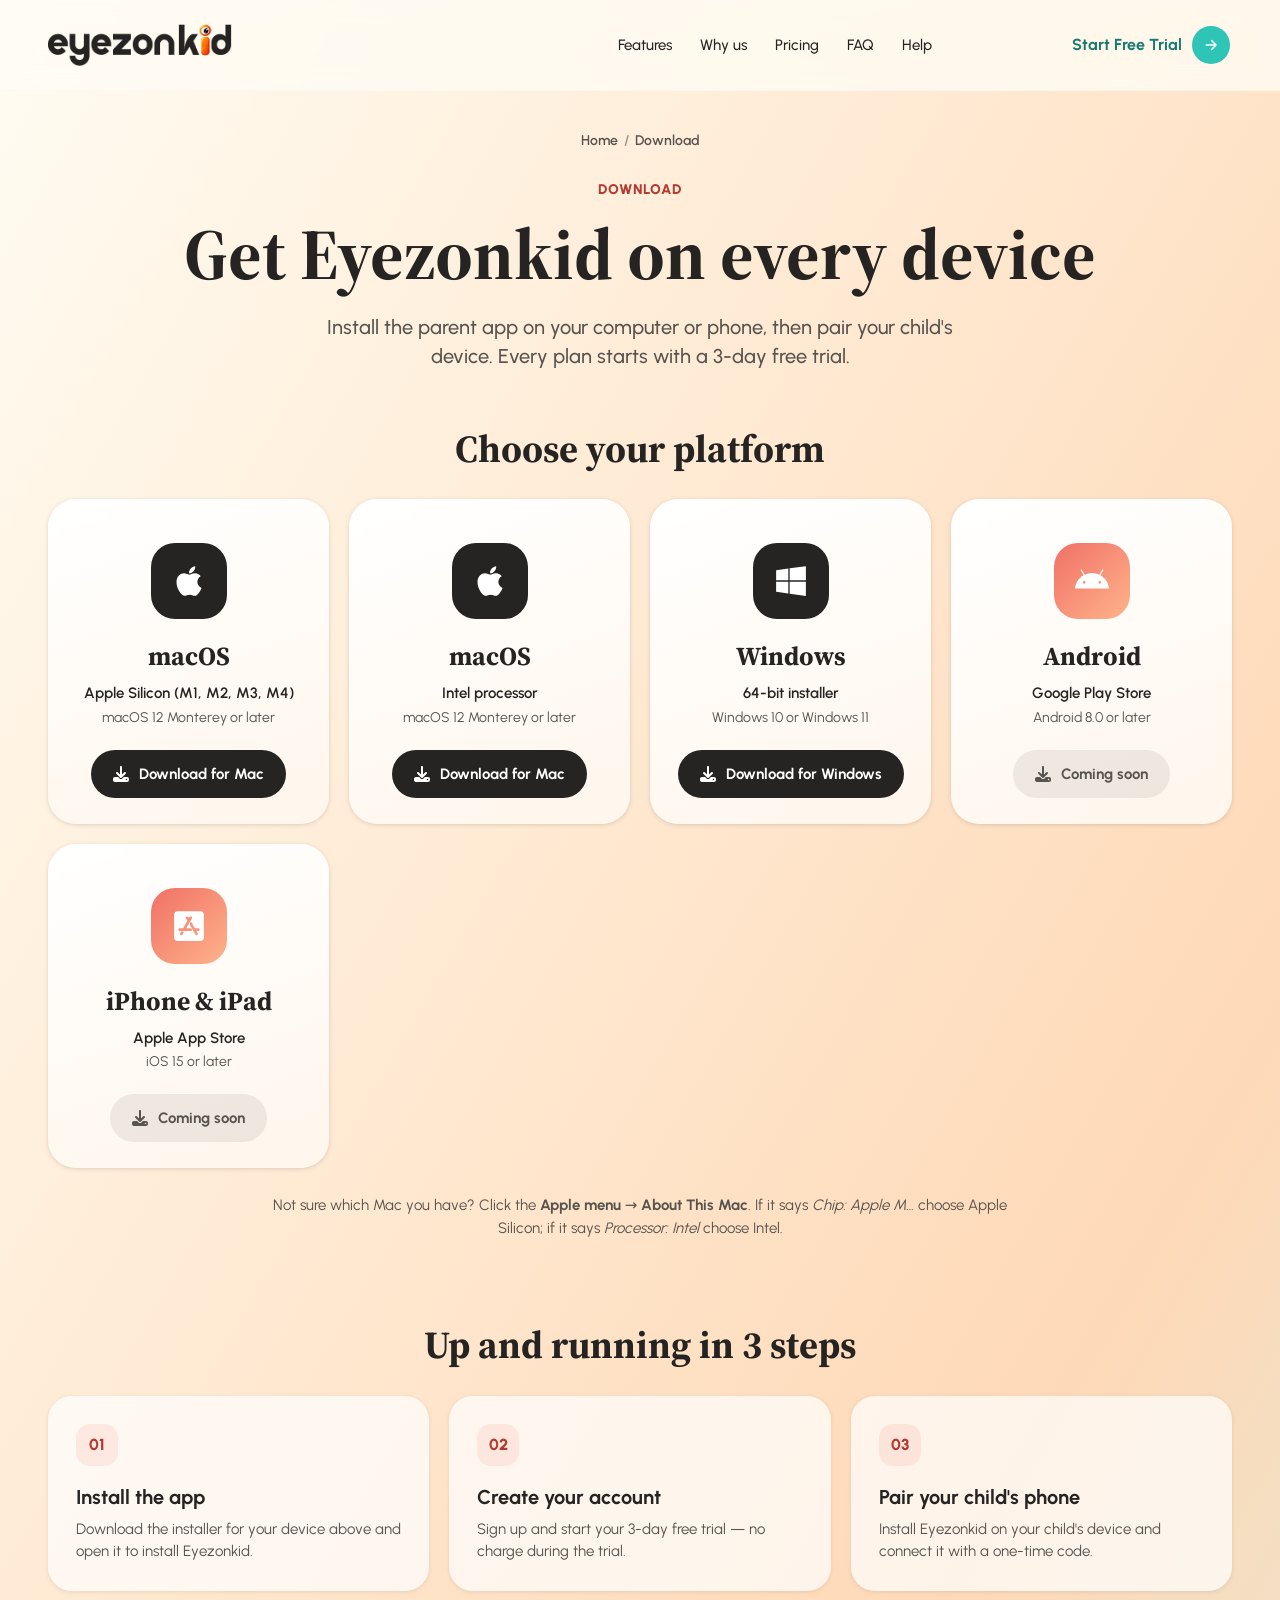
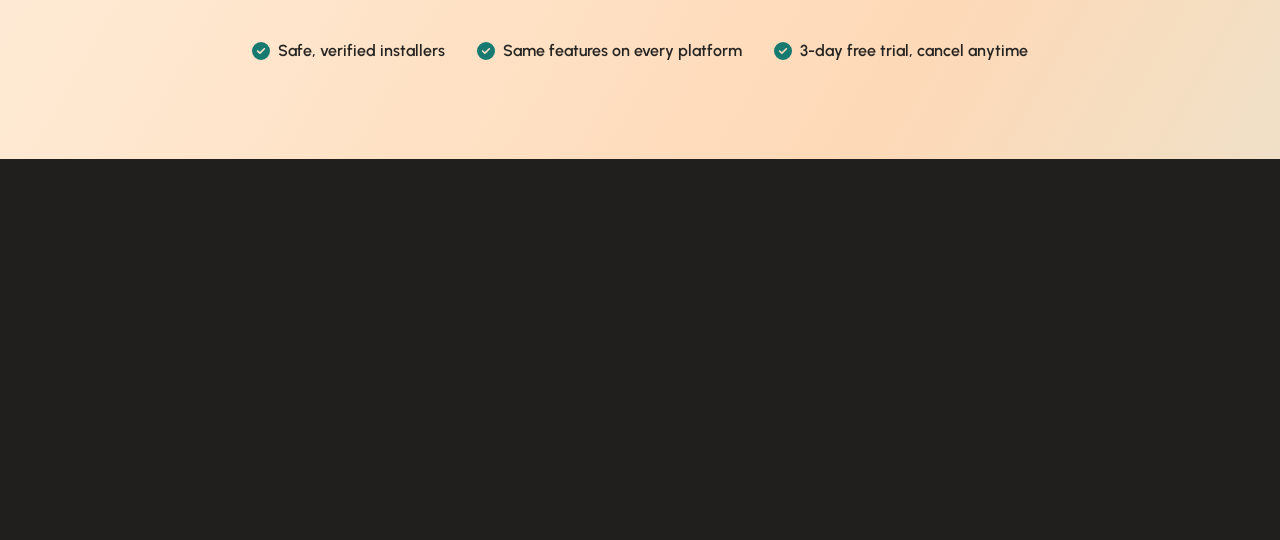
==== download/index.html @ 525384c3 "Add /download page (Mac, Windows, Android, iOS) and link download/trial buttons" ====
<!DOCTYPE html>
<html lang="en-IN">
<head>
<meta charset="UTF-8">
<meta name="viewport" content="width=device-width, initial-scale=1">
<title>Download Eyezonkid – Mac, Windows, Android &amp; iPhone</title>
<meta name="description" content="Download the Eyezonkid parental control app for Mac (Apple Silicon &amp; Intel), Windows, Android and iPhone. Start with a 3-day free trial.">
<meta name="robots" content="index, follow, max-image-preview:large, max-snippet:-1">
<link rel="canonical" href="https://eyezonkid.com/download/">
<link rel="alternate" hreflang="en-IN" href="https://eyezonkid.com/download/">
<link rel="alternate" hreflang="x-default" href="https://eyezonkid.com/download/">
<meta name="theme-color" content="#2EC4B6">
<link rel="icon" href="data:image/svg+xml,%3Csvg%20xmlns%3D%22http%3A%2F%2Fwww.w3.org%2F2000%2Fsvg%22%20viewBox%3D%220%200%2064%2064%22%3E%3Crect%20width%3D%2264%22%20height%3D%2264%22%20rx%3D%2216%22%20fill%3D%22%23252422%22%2F%3E%3Ctext%20x%3D%2232%22%20y%3D%2245%22%20font-family%3D%22Arial%2Csans-serif%22%20font-weight%3D%22800%22%20font-size%3D%2238%22%20text-anchor%3D%22middle%22%20fill%3D%22%23F07167%22%3Ee%3C%2Ftext%3E%3C%2Fsvg%3E">
<meta property="og:type" content="website">
<meta property="og:site_name" content="Eyezonkid">
<meta property="og:locale" content="en_IN">
<meta property="og:title" content="Download Eyezonkid – Mac, Windows, Android &amp; iPhone">
<meta property="og:description" content="Download the Eyezonkid parental control app for Mac (Apple Silicon &amp; Intel), Windows, Android and iPhone. Start with a 3-day free trial.">
<meta property="og:url" content="https://eyezonkid.com/download/">
<meta property="og:image" content="https://eyezonkid.com/og-image.jpg">
<meta name="twitter:card" content="summary_large_image">
<meta name="twitter:title" content="Download Eyezonkid – Mac, Windows, Android &amp; iPhone">
<meta name="twitter:description" content="Download the Eyezonkid parental control app for Mac (Apple Silicon &amp; Intel), Windows, Android and iPhone. Start with a 3-day free trial.">
<meta name="twitter:image" content="https://eyezonkid.com/og-image.jpg">
<link rel="preload" href="/fonts/urbanist.woff2" as="font" type="font/woff2" crossorigin>
<link rel="preload" href="/fonts/source-serif-4.woff2" as="font" type="font/woff2" crossorigin>
<style>@font-face{font-family:'Urbanist';font-style:normal;font-weight:400 800;font-display:swap;src:url(/fonts/urbanist.woff2) format('woff2')}@font-face{font-family:'Source Serif 4';font-style:normal;font-weight:500 700;font-display:swap;src:url(/fonts/source-serif-4.woff2) format('woff2')}:root{--ink:#252422;--teal:#2EC4B6;--teal-dark:#177A70;--coral:#F07167;--coral-text:#B23A30;--cream:#FFFCF2;--tan:#FED9B7;--mint:#CBF3F0;--white:#FFFFFF;--muted:#57534E;--font-body:'Urbanist',system-ui,-apple-system,'Segoe UI',Roboto,sans-serif;--font-display:'Source Serif 4',Georgia,'Times New Roman',serif;--container:1440px;--gutter:48px}*{box-sizing:border-box}html{scroll-behavior:smooth;overflow-x:clip;-webkit-text-size-adjust:100%}body{margin:0;font-family:var(--font-body);color:var(--ink);background:linear-gradient(120deg,var(--cream) 0%,var(--tan) 55%,var(--mint) 100%);-webkit-font-smoothing:antialiased;overflow-x:clip;line-height:1.5}a{color:inherit;text-decoration:none}img{max-width:100%;height:auto}:focus-visible{outline:2px solid var(--teal-dark);outline-offset:2px}.skip{position:absolute;left:-9999px;top:8px;z-index:100;background:var(--ink);color:#fff;padding:10px 16px;border-radius:999px}.skip:focus{left:16px}@media (prefers-reduced-motion:reduce){*{transition:none!important;animation:none!important;scroll-behavior:auto!important}}.wmk-navbar{display:flex;align-items:center;justify-content:space-between;width:100%;max-width:var(--container);margin:0 auto;padding:24px var(--gutter)}.wmk-navbar__logo{display:flex;line-height:1}.ezk-logo{font-family:var(--font-body);font-weight:800;font-size:30px;letter-spacing:-.02em;line-height:1;color:#3A3533;white-space:nowrap}.ezk-logo__i{color:var(--coral)}.ezk-logo--light{color:#fff;font-size:34px}.wmk-navbar__pill{display:flex;align-items:center;gap:120px}.wmk-navbar__links{display:flex;align-items:center;gap:28px}.wmk-navbar__link{font-weight:500;font-size:15px;white-space:nowrap;transition:color .2s ease}.wmk-navbar__link:hover,.wmk-navbar__link[aria-current="page"]{color:var(--teal-dark)}.wmk-navbar__cta{display:inline-flex;align-items:center;gap:10px;height:42px;padding:2px;border-radius:36px;transition:transform .2s ease}.wmk-navbar__cta-text{font-weight:700;font-size:16px;color:var(--teal-dark);white-space:nowrap}.wmk-navbar__cta-icon{display:inline-flex;align-items:center;justify-content:center;width:38px;height:38px;border-radius:50%;background:var(--teal);color:var(--ink);transition:transform .3s ease}.wmk-navbar__cta:hover{transform:translateY(-1px)}.wmk-navbar__cta:hover .wmk-navbar__cta-icon{transform:translateX(2px)}.wmk-navbar__burger{display:none;flex-direction:column;justify-content:center;gap:5px;width:44px;height:44px;background:none;border:0;cursor:pointer;padding:0}.wmk-navbar__burger span{display:block;width:22px;height:2px;background:var(--ink);margin:0 auto}.wmk-mobile-menu{display:none;flex-direction:column;gap:4px;padding:0 24px 16px}.wmk-mobile-menu.is-open{display:flex}.wmk-mobile-menu a{padding:12px 4px;font-weight:500;border-bottom:1px solid rgba(37,36,34,.08)}.wmk-mobile-menu__cta{color:var(--teal-dark);font-weight:700!important}@media (max-width:1024px){:root{--gutter:32px}.wmk-navbar{padding:20px var(--gutter)}.wmk-navbar__links{display:none}.wmk-navbar__pill{gap:0}.wmk-navbar__burger{display:flex}.ezk-logo{font-size:26px}}@media (max-width:560px){:root{--gutter:20px}.wmk-navbar__cta-text{display:none}}.pg-hero{max-width:var(--container);margin:0 auto;padding:40px var(--gutter) 56px}.crumbs{display:flex;flex-wrap:wrap;gap:6px;list-style:none;margin:0 0 28px;padding:0;font-size:14px;font-weight:600;color:var(--muted)}.crumbs li+li::before{content:"/";margin-right:6px;opacity:.6}.crumbs a:hover{color:var(--teal-dark)}.eyebrow{display:block;font-weight:800;font-size:14px;letter-spacing:.06em;text-transform:uppercase;color:var(--coral-text);margin:0 0 14px}.pg-hero__title{font-family:var(--font-display);font-weight:700;font-size:72px;line-height:1.1;margin:0;max-width:900px}.pg-hero__sub{font-weight:500;font-size:20px;line-height:1.45;color:var(--muted);margin:20px 0 0;max-width:680px}.badge{display:inline-flex;align-items:center;gap:6px;height:29px;padding:2px 12px 2px 2px;border-radius:92px;background:rgba(37,36,34,.06);font-size:13px;font-weight:700;margin-top:28px}.badge__dot{display:inline-flex;align-items:center;justify-content:center;width:25px;height:25px;border-radius:50%;background:var(--ink);color:#fff;font-size:11px;font-weight:800}@media (max-width:1024px){.pg-hero{padding:24px var(--gutter) 40px}.pg-hero__title{font-size:clamp(36px,7vw,56px)}.pg-hero__sub{font-size:18px}}.pg-main{max-width:var(--container);margin:0 auto;padding:0 var(--gutter) 96px}.card{background:var(--cream);border-radius:24px;box-shadow:0 0 6px rgba(68,66,66,.06),0 1px 3px rgba(68,66,66,.08)}.legal{display:grid;grid-template-columns:280px minmax(0,1fr);gap:48px;align-items:start}.toc{position:sticky;top:24px;padding:24px}.toc__title{font-weight:800;font-size:13px;letter-spacing:.06em;text-transform:uppercase;color:var(--muted);margin:0 0 12px}.toc ol{list-style:none;margin:0;padding:0;counter-reset:t;display:flex;flex-direction:column;gap:2px}.toc li{counter-increment:t}.toc a{display:flex;gap:10px;padding:8px 10px;border-radius:10px;font-size:15px;font-weight:500;line-height:1.35;transition:background-color .2s ease,color .2s ease}.toc a::before{content:counter(t,decimal-leading-zero);font-weight:700;font-size:12px;color:var(--coral-text);padding-top:2px}.toc a:hover{background:rgba(46,196,182,.12);color:var(--teal-dark)}.prose{padding:48px 56px}.prose section{scroll-margin-top:24px}.prose section+section{margin-top:44px;padding-top:44px;border-top:1px solid rgba(37,36,34,.08)}.prose h2{font-family:var(--font-display);font-weight:700;font-size:32px;line-height:1.2;margin:0 0 16px}.prose h3{font-weight:700;font-size:19px;margin:24px 0 8px}.prose p,.prose li{font-weight:500;font-size:17px;line-height:1.65;color:#3F3C39}.prose p{margin:0 0 14px}.prose ul{margin:0 0 14px;padding-left:22px}.prose li{margin-bottom:6px}.prose li::marker{color:var(--coral)}.prose a{color:var(--teal-dark);font-weight:600;text-decoration:underline;text-underline-offset:3px}.prose strong{color:var(--ink)}.callout{display:flex;gap:14px;padding:20px 22px;border-radius:16px;background:rgba(203,243,240,.6);margin:0 0 28px}.callout p{margin:0!important}.callout__icon{flex:0 0 28px;height:28px;border-radius:50%;background:var(--teal);display:flex;align-items:center;justify-content:center;color:var(--ink)}.tbl{width:100%;border-collapse:collapse;margin:8px 0 18px;font-size:15px}.tbl th,.tbl td{text-align:left;padding:12px 14px;border-bottom:1px solid rgba(37,36,34,.08);vertical-align:top;line-height:1.5}.tbl th{font-weight:800;font-size:13px;text-transform:uppercase;letter-spacing:.04em;color:var(--muted)}.tbl-wrap{overflow-x:auto}@media (max-width:1024px){.legal{grid-template-columns:1fr;gap:24px}.toc{position:static}.prose{padding:32px 24px}.prose h2{font-size:26px}.prose p,.prose li{font-size:16px}}.faq-wrap{display:grid;grid-template-columns:320px minmax(0,1fr);gap:64px;align-items:start}.faq-nav{position:sticky;top:24px;display:flex;flex-direction:column;gap:8px}.faq-nav a{display:flex;justify-content:space-between;align-items:center;padding:14px 18px;border-radius:14px;font-weight:600;font-size:16px;background:rgba(255,255,255,.45);transition:background-color .2s ease}.faq-nav a:hover{background:var(--cream)}.faq-nav small{font-weight:700;font-size:12px;color:var(--muted)}.faq-group{scroll-margin-top:24px}.faq-group+.faq-group{margin-top:56px}.faq-group__title{font-family:var(--font-display);font-weight:700;font-size:36px;line-height:1.15;margin:0 0 24px}.qa-list{display:flex;flex-direction:column;gap:16px}.qa{border-radius:16px;background:var(--cream);box-shadow:0 0 6px rgba(68,66,66,.06)}.qa summary{list-style:none;display:flex;align-items:center;justify-content:space-between;gap:24px;padding:24px 28px;cursor:pointer;font-weight:600;font-size:20px;line-height:1.3;color:#3A3A3C}.qa summary::-webkit-details-marker{display:none}.qa summary::after{content:"";flex:0 0 18px;height:18px;background:linear-gradient(var(--coral),var(--coral)) center/18px 2px no-repeat,linear-gradient(var(--coral),var(--coral)) center/2px 18px no-repeat;transition:transform .3s ease}.qa[open] summary::after{background:linear-gradient(var(--coral),var(--coral)) center/18px 2px no-repeat;transform:rotate(180deg)}.qa__a{padding:0 28px 24px}.qa__a p{margin:0 0 10px;font-weight:500;font-size:18px;line-height:1.55;color:var(--muted)}.qa__a p:last-child{margin:0}.qa__a a{color:var(--teal-dark);font-weight:600;text-decoration:underline;text-underline-offset:3px}@media (max-width:1024px){.faq-wrap{grid-template-columns:1fr;gap:32px}.faq-nav{position:static;flex-direction:row;flex-wrap:wrap}.faq-nav a{padding:10px 14px;font-size:15px;gap:8px}.faq-group__title{font-size:28px}.qa summary{font-size:17px;padding:20px 22px}.qa__a{padding:0 22px 20px}.qa__a p{font-size:16px}}.search{position:relative;max-width:640px;margin-top:32px}.search input{width:100%;height:60px;padding:0 24px 0 56px;border-radius:999px;border:1.5px solid rgba(37,36,34,.12);background:var(--cream);font:500 18px var(--font-body);color:var(--ink);box-shadow:0 8px 24px rgba(37,36,34,.06)}.search input::placeholder{color:#6E6A66}.search input:focus{outline:none;border-color:var(--teal-dark);box-shadow:0 0 0 4px rgba(46,196,182,.2)}.search svg{position:absolute;left:22px;top:50%;transform:translateY(-50%);color:var(--muted)}.topics{display:grid;grid-template-columns:repeat(3,minmax(0,1fr));gap:24px}.topic{display:flex;flex-direction:column;gap:10px;padding:32px;border-radius:24px;background:var(--cream);box-shadow:0 0 6px rgba(68,66,66,.06);transition:transform .2s ease,box-shadow .3s ease}.topic:hover{transform:translateY(-2px);box-shadow:0 14px 32px rgba(37,36,34,.08)}.topic__icon{width:52px;height:52px;border-radius:16px;display:flex;align-items:center;justify-content:center;background:var(--tan);color:var(--ink);margin-bottom:8px}.topic:nth-child(3n+2) .topic__icon{background:var(--mint)}.topic:nth-child(3n+3) .topic__icon{background:#FFD9D5}.topic h2{font-family:var(--font-display);font-weight:700;font-size:24px;line-height:1.2;margin:0}.topic p{margin:0;font-weight:500;font-size:16px;color:var(--muted)}.topic__more{margin-top:auto;padding-top:8px;font-weight:700;font-size:15px;color:var(--teal-dark)}.help-sec{margin-top:80px;scroll-margin-top:24px}.help-sec__head{display:flex;flex-wrap:wrap;justify-content:space-between;align-items:end;gap:16px;margin-bottom:28px}.help-sec__title{font-family:var(--font-display);font-weight:700;font-size:44px;line-height:1.1;margin:0}.help-grid{display:grid;align-items:start;grid-template-columns:repeat(2,minmax(0,1fr));gap:16px}.help-grid .qa summary{font-size:18px}.steps{margin:0;padding-left:22px}.steps li{font-weight:500;font-size:17px;line-height:1.55;color:var(--muted);margin-bottom:6px}.steps li::marker{color:var(--coral-text);font-weight:800}.contact{display:grid;grid-template-columns:repeat(3,minmax(0,1fr));gap:24px}.contact__card{padding:32px;border-radius:24px;background:var(--ink);color:#fff;display:flex;flex-direction:column;gap:8px}.contact__card h3{margin:0;font-weight:700;font-size:15px;color:rgba(255,255,255,.72);text-transform:uppercase;letter-spacing:.06em}.contact__card a,.contact__card p{margin:0;font-weight:700;font-size:21px;color:#fff;word-break:break-word}.contact__card small{font-size:15px;color:rgba(255,255,255,.72);font-weight:500}.no-results{display:none;padding:24px;border-radius:16px;background:var(--cream);font-weight:600}@media (max-width:1100px){.topics,.contact{grid-template-columns:1fr 1fr}.help-grid{grid-template-columns:1fr}.help-sec__title{font-size:32px}}@media (max-width:640px){.topics,.contact{grid-template-columns:1fr}.topic,.contact__card{padding:24px}}.cta-band{margin-top:96px;padding:56px;border-radius:36px;background:var(--ink);color:#fff;display:flex;flex-wrap:wrap;align-items:center;justify-content:space-between;gap:32px;position:relative;overflow:hidden}.cta-band::after{content:"";position:absolute;right:-120px;bottom:-160px;width:420px;height:420px;border-radius:50%;background:radial-gradient(circle,rgba(46,196,182,.55) 0%,rgba(254,217,183,.2) 45%,rgba(37,36,34,0) 70%);pointer-events:none}.cta-band h2{font-family:var(--font-display);font-weight:700;font-size:44px;line-height:1.1;margin:0;max-width:560px}.cta-band p{margin:12px 0 0;font-weight:500;font-size:18px;color:rgba(255,255,255,.78);max-width:520px}.btn{position:relative;z-index:1;display:inline-flex;align-items:center;gap:16px;height:54px;padding:3px 3px 3px 24px;border-radius:36px;background:var(--cream);color:var(--ink);font-weight:700;font-size:19px;white-space:nowrap;transition:transform .2s ease}.btn span{display:inline-flex;align-items:center;justify-content:center;width:48px;height:48px;border-radius:50%;background:var(--teal);color:var(--ink);transition:transform .3s ease}.btn:hover{transform:translateY(-1px)}.btn:hover span{transform:translateX(3px)}@media (max-width:1024px){.cta-band{padding:36px 28px;border-radius:28px}.cta-band h2{font-size:32px}}.wmk-footer{position:relative;overflow:hidden;width:100%;background:#211F1D;color:#fff}.wmk-footer::before{content:"";position:absolute;left:0;right:0;bottom:0;height:70%;background:linear-gradient(90deg,rgba(255,191,133,.65) 1.68%,rgba(254,217,183,.55) 32.5%,rgba(71,255,238,.6) 100%);-webkit-mask-image:linear-gradient(to top,rgba(0,0,0,.7),transparent);mask-image:linear-gradient(to top,rgba(0,0,0,.7),transparent);opacity:.3;pointer-events:none}.wmk-footer__inner{position:relative;z-index:1;max-width:var(--container);margin:0 auto;padding:48px clamp(24px,5.8vw,48px) 32px;display:flex;flex-wrap:wrap;justify-content:space-between;gap:40px}.wmk-footer__brand{width:543px;max-width:100%;display:flex;flex-direction:column;justify-content:space-between;gap:32px}.wmk-footer__brand-top{display:flex;flex-direction:column;gap:24px}.wmk-footer__logo{display:flex}.wmk-footer__tagline{font-weight:400;font-size:16px;line-height:24px;letter-spacing:.3px;margin:0}.wmk-footer__stores{display:flex;align-items:center;gap:24px;flex-wrap:wrap}.wmk-footer__store-btn{display:inline-flex;align-items:center;gap:10px;height:48px;padding:0 18px;border-radius:23px;background:#FFF5E5;color:var(--ink)}.wmk-footer__store-text{display:flex;flex-direction:column;line-height:1.15}.wmk-footer__store-eyebrow{font-size:11px;font-weight:500;color:#57534E}.wmk-footer__store-name{font-size:15px;font-weight:700}.wmk-footer__links{display:flex;gap:48px}.wmk-footer__col{display:flex;flex-direction:column;gap:14px}.wmk-footer__col-title{font-weight:700;font-size:16px;color:rgba(255,255,255,.66);margin:0 0 4px;white-space:nowrap}.wmk-footer__col a{font-weight:500;font-size:16px;white-space:nowrap;padding:2px 0;transition:color .2s ease}.wmk-footer__col a:hover,.wmk-footer__col a[aria-current="page"]{color:var(--teal)}.wmk-footer__contact{display:flex;flex-direction:column;gap:24px;width:220px;max-width:100%}.wmk-footer__address{font-style:normal;font-weight:500;font-size:15px;line-height:1.5;color:rgba(255,255,255,.8);text-align:right;margin:0}.wmk-footer__phone{display:block;font-weight:700;font-size:18px;text-align:right;margin:0}.wmk-footer__email{display:block;font-weight:500;font-size:14px;color:rgba(255,255,255,.72);text-align:right;margin:4px 0 0}.wmk-footer__contact-btn{align-self:flex-end;display:inline-flex;align-items:center;justify-content:center;padding:10px 24px;border-radius:999px;background:var(--teal);color:var(--ink);font-weight:600;font-size:15px;transition:background-color .3s ease}.wmk-footer__contact-btn:hover{background:#fff}.wmk-footer__bottom-inner{position:relative;z-index:1;max-width:var(--container);margin:0 auto;padding:16px clamp(24px,5.8vw,48px) 28px;display:flex;align-items:center;justify-content:space-between;flex-wrap:wrap;gap:8px}.wmk-footer__bottom-inner span{font-weight:500;font-size:13px;color:rgba(255,255,255,.66)}@media (max-width:1100px){.wmk-footer__inner{gap:32px;padding:40px 32px 28px}.wmk-footer__brand,.wmk-footer__contact{width:100%}.wmk-footer__links{width:100%;justify-content:flex-start}.wmk-footer__address,.wmk-footer__phone,.wmk-footer__email{text-align:left}.wmk-footer__contact-btn{align-self:flex-start}.wmk-footer__bottom-inner{padding:12px 32px 24px;flex-direction:column;align-items:flex-start}}.sr-only{position:absolute!important;width:1px;height:1px;padding:0;margin:-1px;overflow:hidden;clip:rect(0,0,0,0);white-space:nowrap;border:0}.pg-hero__sub a,.no-results a{color:var(--teal-dark);font-weight:700;text-decoration:underline;text-underline-offset:3px}[hidden]{display:none!important}.help-sec,.faq-group,.prose section,.wmk-footer,.cta-band{content-visibility:auto;contain-intrinsic-size:auto 500px}.wmk-navbar .wmk-navbar__cta{position:relative;isolation:isolate;padding:2px 2px 2px 20px;background:transparent;box-shadow:none;transition:transform .3s ease}.wmk-navbar .wmk-navbar__cta::before{content:"";position:absolute;z-index:-1;top:2px;right:2px;width:38px;height:38px;border-radius:36px;background:#2EC4B6;transition:width .5s cubic-bezier(.65,0,.35,1),height .5s cubic-bezier(.65,0,.35,1),top .5s cubic-bezier(.65,0,.35,1),right .5s cubic-bezier(.65,0,.35,1)}.wmk-navbar .wmk-navbar__cta:hover::before,.wmk-navbar .wmk-navbar__cta:focus-visible::before{top:0;right:0;width:100%;height:100%;box-shadow:0 8px 20px rgba(46,196,182,.30)}.wmk-navbar .wmk-navbar__cta:hover,.wmk-navbar .wmk-navbar__cta:focus-visible{background:transparent;box-shadow:none;transform:translateY(-1px)}.wmk-navbar .wmk-navbar__cta-text{transition:color .45s ease}.wmk-navbar .wmk-navbar__cta:hover .wmk-navbar__cta-text,.wmk-navbar .wmk-navbar__cta:focus-visible .wmk-navbar__cta-text{color:var(--ink)}.wmk-navbar .wmk-navbar__cta-icon{background:transparent;color:#FFFFFF}.wmk-navbar .wmk-navbar__cta:hover .wmk-navbar__cta-icon{background:transparent;color:#FFFFFF;transform:translateX(2px)}.del-box{margin:8px 0 0;padding:24px 26px;border-radius:20px;background:#FFF4EF;border:1px solid rgba(240,113,103,.25)}.del-box ul{margin:0 0 18px}.del-box h3{margin:0 0 8px!important}.del-box>p{margin:0 0 22px!important}.del-box .btn,.prose .del-box .btn{background:#252422;color:#fff;font-size:17px;height:50px;text-decoration:none}.del-box .btn span{width:44px;height:44px;background:#F07167;color:#fff}.del-box .btn:hover{box-shadow:0 10px 24px rgba(240,113,103,.28)}.del-box__note{margin:14px 0 0!important;font-size:15px!important;color:var(--muted)}.ezk-logo-img{display:block;height:42px;width:auto}@media (max-width:1024px){.ezk-logo-img{height:36px}}.wmk-navbar{position:sticky;top:0;z-index:60;background:rgba(255,252,245,.82);-webkit-backdrop-filter:blur(14px) saturate(140%);backdrop-filter:blur(14px) saturate(140%);box-shadow:0 0 0 100vmax rgba(255,252,245,.82),0 1px 0 100vmax rgba(37,36,34,.07);clip-path:inset(0 -100vmax -1px)}.wmk-navbar .wmk-navbar__cta:hover,.wmk-navbar .wmk-navbar__cta:focus-visible{transform:none;box-shadow:none}.wmk-navbar .wmk-navbar__cta:hover::before,.wmk-navbar .wmk-navbar__cta:focus-visible::before{box-shadow:none}@media (max-width:600px){.wmk-navbar{gap:8px}.wmk-navbar .ezk-logo-img{height:32px}.wmk-navbar .wmk-navbar__cta{padding:2px}.wmk-navbar .wmk-navbar__cta-text{display:none}}.dl-hero{text-align:center}.dl-hero .pg-hero__sub{margin-left:auto;margin-right:auto}.dl-hero .pg-hero__title{max-width:none;margin-left:auto;margin-right:auto;text-wrap:balance}.dl-hero nav{display:flex;justify-content:center}.dl-detect{display:flex;align-items:center;gap:18px;flex-wrap:wrap;justify-content:center;width:fit-content;max-width:100%;margin:36px auto 0;padding:14px 14px 14px 18px;border-radius:999px;background:rgba(255,255,255,.75);-webkit-backdrop-filter:blur(12px);backdrop-filter:blur(12px);box-shadow:0 10px 30px -14px rgba(37,36,34,.25);text-align:left}.dl-detect__icon{width:48px;height:48px;border-radius:50%;display:grid;place-items:center;background:var(--ink);color:#fff}.dl-detect__icon svg{width:22px;height:22px}.dl-detect__label{display:block;font-size:13px;color:var(--muted)}.dl-detect__text strong{font-size:18px}.dl-h2{font-family:var(--font-display);font-weight:700;font-size:clamp(28px,3vw,40px);line-height:1.15;margin:0 0 28px;text-align:center}.dl-grid{display:grid;grid-template-columns:repeat(auto-fit,minmax(230px,1fr));gap:20px}.dl-card{position:relative;display:flex;flex-direction:column;align-items:center;text-align:center;padding:34px 24px 26px;border-radius:28px;background:linear-gradient(160deg,#FFFFFF 0%,#FFF6EC 100%);box-shadow:0 1px 4px rgba(68,66,66,.18);transition:transform .45s cubic-bezier(.22,1,.36,1),box-shadow .45s ease}.dl-card:hover{transform:translateY(-4px);box-shadow:0 18px 40px -18px rgba(37,36,34,.35)}.dl-card.is-rec{background:var(--ink);color:#fff;box-shadow:0 22px 50px -20px rgba(37,36,34,.6)}.dl-card.is-rec .dl-card__sub,.dl-card.is-rec .dl-card__req{color:rgba(255,255,255,.7)}.dl-card__tag{position:absolute;top:14px;left:50%;transform:translateX(-50%);white-space:nowrap;padding:4px 12px;border-radius:999px;font-size:12px;font-weight:700;background:var(--teal);color:var(--ink)}.dl-card__icon{width:76px;height:76px;margin:10px 0 18px;border-radius:24px;display:grid;place-items:center;background:var(--ink);color:#fff}.dl-card__icon--mob{background:linear-gradient(135deg,#F07167,#FFB38A)}.dl-card.is-rec .dl-card__icon{background:#fff;color:var(--ink)}.dl-ico{width:34px;height:34px}.dl-card__name{font-family:var(--font-display);font-weight:700;font-size:26px;margin:0}.dl-card__sub{margin:6px 0 2px;font-weight:600;font-size:15px;color:var(--ink)}.dl-card__req{margin:0 0 22px;font-size:14px;color:var(--muted)}.dl-btn{position:relative;isolation:isolate;overflow:hidden;margin-top:auto;display:inline-flex;align-items:center;justify-content:center;gap:10px;height:48px;padding:0 22px;border-radius:999px;background:var(--ink);color:#fff;font-weight:700;font-size:15px;white-space:nowrap;cursor:pointer;transition:color .45s ease}.dl-btn::before{content:"";position:absolute;inset:0;z-index:-1;background:var(--teal);transform:scaleX(0);transform-origin:left;transition:transform .5s cubic-bezier(.65,0,.35,1)}.dl-btn:hover::before,.dl-btn:focus-visible::before{transform:scaleX(1)}.dl-btn:hover,.dl-btn:focus-visible{color:var(--ink)}.dl-btn__ico{width:16px;height:16px}.dl-card.is-rec .dl-btn{background:var(--teal);color:var(--ink)}.dl-card.is-rec .dl-btn::before{background:#fff}.dl-btn--lg{height:52px;padding:0 26px;font-size:16px;background:var(--teal);color:var(--ink)}.dl-btn--lg::before{background:var(--ink)}.dl-btn--lg:hover,.dl-btn--lg:focus-visible{color:#fff}.dl-btn.is-soon{background:rgba(37,36,34,.08);color:var(--muted);cursor:default}.dl-btn.is-soon::before{display:none}.dl-card.is-rec .dl-btn.is-soon{background:rgba(255,255,255,.14);color:rgba(255,255,255,.75)}.dl-help{max-width:760px;margin:26px auto 0;text-align:center;font-size:15px;color:var(--muted)}.dl-steps{margin-top:84px}.dl-steps ol{list-style:none;margin:0;padding:0;display:grid;grid-template-columns:repeat(3,1fr);gap:20px}.dl-steps li{padding:28px;border-radius:24px;background:rgba(255,255,255,.7);box-shadow:0 1px 4px rgba(68,66,66,.12)}.dl-steps__n{display:inline-grid;place-items:center;width:42px;height:42px;border-radius:14px;font-weight:800;color:var(--coral-text);background:rgba(240,113,103,.12)}.dl-steps h3{font-size:20px;margin:16px 0 6px}.dl-steps p{margin:0;color:var(--muted);font-size:15px}.dl-trust{list-style:none;margin:48px 0 0;padding:0;display:flex;flex-wrap:wrap;justify-content:center;gap:12px 32px;font-weight:600}.dl-trust li{display:flex;align-items:center;gap:8px}.dl-check{width:18px;height:18px;color:var(--teal-dark)}.dl-toast{position:fixed;left:50%;bottom:24px;z-index:80;display:flex;align-items:center;gap:10px;max-width:calc(100% - 32px);padding:14px 20px;border-radius:16px;background:var(--ink);color:#fff;font-size:15px;box-shadow:0 16px 40px -14px rgba(0,0,0,.5);transform:translate(-50%,20px);opacity:0;transition:transform .35s ease,opacity .35s ease}.dl-toast.is-in{transform:translate(-50%,0);opacity:1}.dl-toast .dl-check{color:var(--teal);flex:none}.dl-toast a{color:var(--teal);text-decoration:underline}@media (max-width:900px){.dl-steps ol{grid-template-columns:1fr}}@media (max-width:560px){.dl-detect{width:100%;border-radius:24px;flex-direction:column;text-align:center;padding:20px}.dl-detect__text{text-align:center}.dl-btn{width:100%}}</style>
<script type="application/ld+json">{"@context":"https://schema.org","@graph":[{"@type":"WebPage","@id":"https://eyezonkid.com/download/#webpage","url":"https://eyezonkid.com/download/","name":"Download Eyezonkid – Mac, Windows, Android & iPhone","description":"Download the Eyezonkid parental control app for Mac (Apple Silicon & Intel), Windows, Android and iPhone. Start with a 3-day free trial.","inLanguage":"en-IN","isPartOf":{"@id":"https://eyezonkid.com/#website"},"publisher":{"@id":"https://eyezonkid.com/#organization"},"dateModified":"2026-10-08","breadcrumb":{"@id":"https://eyezonkid.com/download/#breadcrumb"}},{"@type":"BreadcrumbList","@id":"https://eyezonkid.com/download/#breadcrumb","itemListElement":[{"@type":"ListItem","position":1,"name":"Home","item":"https://eyezonkid.com/"},{"@type":"ListItem","position":2,"name":"Download","item":"https://eyezonkid.com/download/"}]},{"@type":"Organization","@id":"https://eyezonkid.com/#organization","name":"Eyezonkid","url":"https://eyezonkid.com/","email":"info@eyezonkid.com","telephone":"+91-9650459807","contactPoint":{"@type":"ContactPoint","contactType":"customer support","email":"support@eyezonkid.com","telephone":"+91-9650459807","areaServed":"IN","availableLanguage":["en","hi"]}}]}</script>
</head>
<body>
<a class="skip" href="#main">Skip to content</a>
<header class="wmk-navbar">
    <a href="/" class="wmk-navbar__logo" aria-label="Eyezonkid home">
        <img class="ezk-logo-img" src="/images/logo.webp" width="215" height="49" alt="Eyezonkid">
    </a>

    <div class="wmk-navbar__pill">
        <nav class="wmk-navbar__links" aria-label="Primary">
            <a href="/#features" class="wmk-navbar__link">Features</a>
            <a href="/#why-us" class="wmk-navbar__link">Why us</a>
            <a href="/#pricing" class="wmk-navbar__link">Pricing</a>
            <a href="/faq/" class="wmk-navbar__link">FAQ</a>
            <a href="/help-centre/" class="wmk-navbar__link">Help</a>
        </nav>

        <a href="/#pricing" class="wmk-navbar__cta" aria-label="Start free trial">
            <span class="wmk-navbar__cta-text">Start Free Trial</span>
            <span class="wmk-navbar__cta-icon" aria-hidden="true">
                <svg width="16" height="16" viewBox="0 0 16 16" fill="none"><path d="M3.333 8h9.334M8.667 3.667 13 8l-4.333 4.333" stroke="currentColor" stroke-width="1.6" stroke-linecap="round" stroke-linejoin="round"/></svg>
            </span>
        </a>
    </div>

    <button type="button" class="wmk-navbar__burger" aria-label="Open menu" aria-expanded="false" aria-controls="wmk-mobile-menu" onclick="var m=document.getElementById('wmk-mobile-menu'),o=m.classList.toggle('is-open');this.setAttribute('aria-expanded',o);this.setAttribute('aria-label',o?'Close menu':'Open menu');">
        <span></span><span></span><span></span> 
    </button>
</header>

<nav id="wmk-mobile-menu" class="wmk-mobile-menu" aria-label="Mobile">
    <a href="/#features" class="wmk-mobile-menu__link">Features</a>
    <a href="/#why-us" class="wmk-mobile-menu__link">Why Us</a>
    <a href="/#pricing" class="wmk-mobile-menu__link">Pricing</a>
    <a href="/#get-started" class="wmk-mobile-menu__link">Get started</a>
    <a href="/#guide" class="wmk-mobile-menu__link">Guide</a>
    <a href="/faq/" class="wmk-mobile-menu__link">FAQ</a>
    <a href="/help-centre/" class="wmk-mobile-menu__link">Help centre</a>
    <a href="/#pricing" class="wmk-mobile-menu__cta">Start Free Trial</a>
</nav>
<main id="main">
<section class="pg-hero dl-hero">
    <nav aria-label="Breadcrumb"><ol class="crumbs"><li><a href="/">Home</a></li><li aria-current="page">Download</li></ol></nav>
    <span class="eyebrow">Download</span>
    <h1 class="pg-hero__title">Get Eyezonkid on every device</h1>
    <p class="pg-hero__sub">Install the parent app on your computer or phone, then pair your child's device. Every plan starts with a 3-day free trial.</p>

    <div class="dl-detect" id="dl-detect" hidden>
        <div class="dl-detect__icon" id="dl-detect-icon"></div>
        <div class="dl-detect__text">
            <span class="dl-detect__label">We detected</span>
            <strong id="dl-detect-name">your device</strong>
        </div>
        <a class="dl-btn dl-btn--lg" id="dl-detect-btn" href="#platforms" rel="nofollow"><svg class="dl-btn__ico" aria-hidden="true" focusable="false" fill="currentColor" xmlns="http://www.w3.org/2000/svg" viewBox="0 0 512 512"><path d="M288 32c0-17.7-14.3-32-32-32s-32 14.3-32 32V274.7l-73.4-73.4c-12.5-12.5-32.8-12.5-45.3 0s-12.5 32.8 0 45.3l128 128c12.5 12.5 32.8 12.5 45.3 0l128-128c12.5-12.5 12.5-32.8 0-45.3s-32.8-12.5-45.3 0L288 274.7V32zM64 352c-35.3 0-64 28.7-64 64v32c0 35.3 28.7 64 64 64H448c35.3 0 64-28.7 64-64V416c0-35.3-28.7-64-64-64H346.5l-45.3 45.3c-25 25-65.5 25-90.5 0L165.5 352H64zm368 56a24 24 0 1 1 0 48 24 24 0 1 1 0-48z"/></svg><span>Download now</span></a>
    </div>
</section>

<div class="pg-main">
    <h2 class="dl-h2" id="platforms">Choose your platform</h2>
    <div class="dl-grid">
        <article class="dl-card" data-platform="mac_arm">
            <span class="dl-card__tag" hidden>Recommended for you</span>
            <div class="dl-card__icon dl-card__icon--desk"><svg class="dl-ico" aria-hidden="true" focusable="false" fill="currentColor" xmlns="http://www.w3.org/2000/svg" viewBox="0 0 384 512"><path d="M318.7 268.7c-.2-36.7 16.4-64.4 50-84.8-18.8-26.9-47.2-41.7-84.7-44.6-35.5-2.8-74.3 20.7-88.5 20.7-15 0-49.4-19.7-76.4-19.7C63.3 141.2 4 184.8 4 273.5q0 39.3 14.4 81.2c12.8 36.7 59 126.7 107.2 125.2 25.2-.6 43-17.9 75.8-17.9 31.8 0 48.3 17.9 76.4 17.9 48.6-.7 90.4-82.5 102.6-119.3-65.2-30.7-61.7-90-61.7-91.9zm-56.6-164.2c27.3-32.4 24.8-61.9 24-72.5-24.1 1.4-52 16.4-67.9 34.9-17.5 19.8-27.8 44.3-25.6 71.9 26.1 2 49.9-11.4 69.5-34.3z"/></svg></div>
            <h2 class="dl-card__name">macOS</h2>
            <p class="dl-card__sub">Apple Silicon (M1, M2, M3, M4)</p>
            <p class="dl-card__req">macOS 12 Monterey or later</p>
            <a class="dl-btn" href="https://www.call-astro.com/api/setups/download?product=eyezonkid&amp;platform=mac_arm" data-dl="mac_arm" rel="nofollow"><svg class="dl-btn__ico" aria-hidden="true" focusable="false" fill="currentColor" xmlns="http://www.w3.org/2000/svg" viewBox="0 0 512 512"><path d="M288 32c0-17.7-14.3-32-32-32s-32 14.3-32 32V274.7l-73.4-73.4c-12.5-12.5-32.8-12.5-45.3 0s-12.5 32.8 0 45.3l128 128c12.5 12.5 32.8 12.5 45.3 0l128-128c12.5-12.5 12.5-32.8 0-45.3s-32.8-12.5-45.3 0L288 274.7V32zM64 352c-35.3 0-64 28.7-64 64v32c0 35.3 28.7 64 64 64H448c35.3 0 64-28.7 64-64V416c0-35.3-28.7-64-64-64H346.5l-45.3 45.3c-25 25-65.5 25-90.5 0L165.5 352H64zm368 56a24 24 0 1 1 0 48 24 24 0 1 1 0-48z"/></svg><span>Download for Mac</span></a>
        </article>
        <article class="dl-card" data-platform="mac_intel">
            <span class="dl-card__tag" hidden>Recommended for you</span>
            <div class="dl-card__icon dl-card__icon--desk"><svg class="dl-ico" aria-hidden="true" focusable="false" fill="currentColor" xmlns="http://www.w3.org/2000/svg" viewBox="0 0 384 512"><path d="M318.7 268.7c-.2-36.7 16.4-64.4 50-84.8-18.8-26.9-47.2-41.7-84.7-44.6-35.5-2.8-74.3 20.7-88.5 20.7-15 0-49.4-19.7-76.4-19.7C63.3 141.2 4 184.8 4 273.5q0 39.3 14.4 81.2c12.8 36.7 59 126.7 107.2 125.2 25.2-.6 43-17.9 75.8-17.9 31.8 0 48.3 17.9 76.4 17.9 48.6-.7 90.4-82.5 102.6-119.3-65.2-30.7-61.7-90-61.7-91.9zm-56.6-164.2c27.3-32.4 24.8-61.9 24-72.5-24.1 1.4-52 16.4-67.9 34.9-17.5 19.8-27.8 44.3-25.6 71.9 26.1 2 49.9-11.4 69.5-34.3z"/></svg></div>
            <h2 class="dl-card__name">macOS</h2>
            <p class="dl-card__sub">Intel processor</p>
            <p class="dl-card__req">macOS 12 Monterey or later</p>
            <a class="dl-btn" href="https://www.call-astro.com/api/setups/download?product=eyezonkid&amp;platform=mac_intel" data-dl="mac_intel" rel="nofollow"><svg class="dl-btn__ico" aria-hidden="true" focusable="false" fill="currentColor" xmlns="http://www.w3.org/2000/svg" viewBox="0 0 512 512"><path d="M288 32c0-17.7-14.3-32-32-32s-32 14.3-32 32V274.7l-73.4-73.4c-12.5-12.5-32.8-12.5-45.3 0s-12.5 32.8 0 45.3l128 128c12.5 12.5 32.8 12.5 45.3 0l128-128c12.5-12.5 12.5-32.8 0-45.3s-32.8-12.5-45.3 0L288 274.7V32zM64 352c-35.3 0-64 28.7-64 64v32c0 35.3 28.7 64 64 64H448c35.3 0 64-28.7 64-64V416c0-35.3-28.7-64-64-64H346.5l-45.3 45.3c-25 25-65.5 25-90.5 0L165.5 352H64zm368 56a24 24 0 1 1 0 48 24 24 0 1 1 0-48z"/></svg><span>Download for Mac</span></a>
        </article>
        <article class="dl-card" data-platform="windows">
            <span class="dl-card__tag" hidden>Recommended for you</span>
            <div class="dl-card__icon dl-card__icon--desk"><svg class="dl-ico" aria-hidden="true" focusable="false" fill="currentColor" xmlns="http://www.w3.org/2000/svg" viewBox="0 0 448 512"><path d="M0 93.7l183.6-25.3v177.4H0V93.7zm0 324.6l183.6 25.3V268.4H0v149.9zm203.8 28L448 480V268.4H203.8v177.9zm0-380.6v180.1H448V32L203.8 65.7z"/></svg></div>
            <h2 class="dl-card__name">Windows</h2>
            <p class="dl-card__sub">64-bit installer</p>
            <p class="dl-card__req">Windows 10 or Windows 11</p>
            <a class="dl-btn" href="https://www.call-astro.com/api/setups/download?product=eyezonkid&amp;platform=windows" data-dl="windows" rel="nofollow"><svg class="dl-btn__ico" aria-hidden="true" focusable="false" fill="currentColor" xmlns="http://www.w3.org/2000/svg" viewBox="0 0 512 512"><path d="M288 32c0-17.7-14.3-32-32-32s-32 14.3-32 32V274.7l-73.4-73.4c-12.5-12.5-32.8-12.5-45.3 0s-12.5 32.8 0 45.3l128 128c12.5 12.5 32.8 12.5 45.3 0l128-128c12.5-12.5 12.5-32.8 0-45.3s-32.8-12.5-45.3 0L288 274.7V32zM64 352c-35.3 0-64 28.7-64 64v32c0 35.3 28.7 64 64 64H448c35.3 0 64-28.7 64-64V416c0-35.3-28.7-64-64-64H346.5l-45.3 45.3c-25 25-65.5 25-90.5 0L165.5 352H64zm368 56a24 24 0 1 1 0 48 24 24 0 1 1 0-48z"/></svg><span>Download for Windows</span></a>
        </article>
        <article class="dl-card" data-platform="android">
            <span class="dl-card__tag" hidden>Recommended for you</span>
            <div class="dl-card__icon dl-card__icon--mob"><svg class="dl-ico" aria-hidden="true" focusable="false" fill="currentColor" xmlns="http://www.w3.org/2000/svg" viewBox="0 0 576 512"><path d="M420.55,301.93a24,24,0,1,1,24-24,24,24,0,0,1-24,24m-265.1,0a24,24,0,1,1,24-24,24,24,0,0,1-24,24m273.7-144.48,47.94-83a10,10,0,1,0-17.27-10h0l-48.54,84.07a301.25,301.25,0,0,0-246.56,0L116.18,64.45a10,10,0,1,0-17.27,10h0l47.94,83C64.53,202.22,8.24,285.55,0,384H576c-8.24-98.45-64.54-181.78-146.85-226.55"/></svg></div>
            <h2 class="dl-card__name">Android</h2>
            <p class="dl-card__sub">Google Play Store</p>
            <p class="dl-card__req">Android 8.0 or later</p>
            <a class="dl-btn" href="#" data-dl="android" rel="nofollow"><svg class="dl-btn__ico" aria-hidden="true" focusable="false" fill="currentColor" xmlns="http://www.w3.org/2000/svg" viewBox="0 0 512 512"><path d="M288 32c0-17.7-14.3-32-32-32s-32 14.3-32 32V274.7l-73.4-73.4c-12.5-12.5-32.8-12.5-45.3 0s-12.5 32.8 0 45.3l128 128c12.5 12.5 32.8 12.5 45.3 0l128-128c12.5-12.5 12.5-32.8 0-45.3s-32.8-12.5-45.3 0L288 274.7V32zM64 352c-35.3 0-64 28.7-64 64v32c0 35.3 28.7 64 64 64H448c35.3 0 64-28.7 64-64V416c0-35.3-28.7-64-64-64H346.5l-45.3 45.3c-25 25-65.5 25-90.5 0L165.5 352H64zm368 56a24 24 0 1 1 0 48 24 24 0 1 1 0-48z"/></svg><span>Get it on Google Play</span></a>
        </article>
        <article class="dl-card" data-platform="ios">
            <span class="dl-card__tag" hidden>Recommended for you</span>
            <div class="dl-card__icon dl-card__icon--mob"><svg class="dl-ico" aria-hidden="true" focusable="false" fill="currentColor" xmlns="http://www.w3.org/2000/svg" viewBox="0 0 448 512"><path d="M400 32H48C21.5 32 0 53.5 0 80v352c0 26.5 21.5 48 48 48h352c26.5 0 48-21.5 48-48V80c0-26.5-21.5-48-48-48zM127 384.5c-5.5 9.6-17.8 12.8-27.3 7.3-9.6-5.5-12.8-17.8-7.3-27.3l14.3-24.7c16.1-4.9 29.3-1.1 39.6 11.4L127 384.5zm138.9-53.9H84c-11 0-20-9-20-20s9-20 20-20h51l65.4-113.2-20.5-35.4c-5.5-9.6-2.2-21.8 7.3-27.3 9.6-5.5 21.8-2.2 27.3 7.3l8.9 15.4 8.9-15.4c5.5-9.6 17.8-12.8 27.3-7.3 9.6 5.5 12.8 17.8 7.3 27.3l-85.8 148.6h62.1c20.2 0 31.5 23.7 22.7 40zm98.1 0h-29l19.6 33.9c5.5 9.6 2.2 21.8-7.3 27.3-9.6 5.5-21.8 2.2-27.3-7.3-32.9-56.9-57.5-99.7-74-128.1-16.7-29-4.8-58 7.1-67.8 13.1 22.7 32.7 56.7 58.9 102h52c11 0 20 9 20 20 0 11.1-9 20-20 20z"/></svg></div>
            <h2 class="dl-card__name">iPhone &amp; iPad</h2>
            <p class="dl-card__sub">Apple App Store</p>
            <p class="dl-card__req">iOS 15 or later</p>
            <a class="dl-btn" href="#" data-dl="ios" rel="nofollow"><svg class="dl-btn__ico" aria-hidden="true" focusable="false" fill="currentColor" xmlns="http://www.w3.org/2000/svg" viewBox="0 0 512 512"><path d="M288 32c0-17.7-14.3-32-32-32s-32 14.3-32 32V274.7l-73.4-73.4c-12.5-12.5-32.8-12.5-45.3 0s-12.5 32.8 0 45.3l128 128c12.5 12.5 32.8 12.5 45.3 0l128-128c12.5-12.5 12.5-32.8 0-45.3s-32.8-12.5-45.3 0L288 274.7V32zM64 352c-35.3 0-64 28.7-64 64v32c0 35.3 28.7 64 64 64H448c35.3 0 64-28.7 64-64V416c0-35.3-28.7-64-64-64H346.5l-45.3 45.3c-25 25-65.5 25-90.5 0L165.5 352H64zm368 56a24 24 0 1 1 0 48 24 24 0 1 1 0-48z"/></svg><span>Download on the App Store</span></a>
        </article>
    </div>

    <p class="dl-help">Not sure which Mac you have? Click the <strong>Apple menu</strong> → <strong>About This Mac</strong>. If it says <em>Chip: Apple M…</em> choose Apple Silicon; if it says <em>Processor: Intel</em> choose Intel.</p>

    <section class="dl-steps" aria-labelledby="dl-steps-h">
        <h2 class="dl-h2" id="dl-steps-h">Up and running in 3 steps</h2>
        <ol>
            <li><span class="dl-steps__n">01</span><h3>Install the app</h3><p>Download the installer for your device above and open it to install Eyezonkid.</p></li>
            <li><span class="dl-steps__n">02</span><h3>Create your account</h3><p>Sign up and start your 3-day free trial — no charge during the trial.</p></li>
            <li><span class="dl-steps__n">03</span><h3>Pair your child's phone</h3><p>Install Eyezonkid on your child's device and connect it with a one-time code.</p></li>
        </ol>
    </section>

    <ul class="dl-trust">
        <li><svg class="dl-check" aria-hidden="true" focusable="false" fill="currentColor" xmlns="http://www.w3.org/2000/svg" viewBox="0 0 512 512"><path d="M256 512A256 256 0 1 0 256 0a256 256 0 1 0 0 512zM369 209L241 337c-9.4 9.4-24.6 9.4-33.9 0l-64-64c-9.4-9.4-9.4-24.6 0-33.9s24.6-9.4 33.9 0l47 47L335 175c9.4-9.4 24.6-9.4 33.9 0s9.4 24.6 0 33.9z"/></svg>Safe, verified installers</li>
        <li><svg class="dl-check" aria-hidden="true" focusable="false" fill="currentColor" xmlns="http://www.w3.org/2000/svg" viewBox="0 0 512 512"><path d="M256 512A256 256 0 1 0 256 0a256 256 0 1 0 0 512zM369 209L241 337c-9.4 9.4-24.6 9.4-33.9 0l-64-64c-9.4-9.4-9.4-24.6 0-33.9s24.6-9.4 33.9 0l47 47L335 175c9.4-9.4 24.6-9.4 33.9 0s9.4 24.6 0 33.9z"/></svg>Same features on every platform</li>
        <li><svg class="dl-check" aria-hidden="true" focusable="false" fill="currentColor" xmlns="http://www.w3.org/2000/svg" viewBox="0 0 512 512"><path d="M256 512A256 256 0 1 0 256 0a256 256 0 1 0 0 512zM369 209L241 337c-9.4 9.4-24.6 9.4-33.9 0l-64-64c-9.4-9.4-9.4-24.6 0-33.9s24.6-9.4 33.9 0l47 47L335 175c9.4-9.4 24.6-9.4 33.9 0s9.4 24.6 0 33.9z"/></svg>3-day free trial, cancel anytime</li>
    </ul>
</div>

<div class="dl-toast" id="dl-toast" role="status" aria-live="polite" hidden>
    <svg class="dl-check" aria-hidden="true" focusable="false" fill="currentColor" xmlns="http://www.w3.org/2000/svg" viewBox="0 0 512 512"><path d="M256 512A256 256 0 1 0 256 0a256 256 0 1 0 0 512zM369 209L241 337c-9.4 9.4-24.6 9.4-33.9 0l-64-64c-9.4-9.4-9.4-24.6 0-33.9s24.6-9.4 33.9 0l47 47L335 175c9.4-9.4 24.6-9.4 33.9 0s9.4 24.6 0 33.9z"/></svg><span>Your download is starting… If it doesn't, <a id="dl-toast-link" href="#">click here</a>.</span>
</div>

<script>
(function () {
    /* Store links — paste the real URLs when the apps are live.
       Empty = the card shows "Coming soon". */
    var STORE = { android: '', ios: '' };

    var NAMES = { mac_arm: 'Mac with Apple Silicon', mac_intel: 'Mac with Intel', windows: 'Windows PC', android: 'Android phone', ios: 'iPhone / iPad' };
    var cards = {};
    document.querySelectorAll('.dl-card').forEach(function (c) { cards[c.getAttribute('data-platform')] = c; });

    // store buttons: real link or "Coming soon"
    ['android', 'ios'].forEach(function (k) {
        var btn = cards[k].querySelector('.dl-btn');
        if (STORE[k]) { btn.href = STORE[k]; btn.target = '_blank'; btn.rel = 'noopener'; }
        else { btn.classList.add('is-soon'); btn.removeAttribute('href'); btn.setAttribute('aria-disabled', 'true'); btn.querySelector('span').textContent = 'Coming soon'; }
    });

    // download feedback toast
    var toast = document.getElementById('dl-toast'), tlink = document.getElementById('dl-toast-link'), tt;
    function showToast(url) {
        tlink.href = url; toast.hidden = false; requestAnimationFrame(function () { toast.classList.add('is-in'); });
        clearTimeout(tt); tt = setTimeout(function () { toast.classList.remove('is-in'); setTimeout(function () { toast.hidden = true; }, 300); }, 7000);
    }
    document.addEventListener('click', function (e) {
        var a = e.target.closest('a.dl-btn');
        if (!a || !a.href || a.classList.contains('is-soon') || a.getAttribute('href').charAt(0) === '#') return;
        if (/call-astro\.com\/api\/setups\/download/.test(a.href)) showToast(a.href);
    });

    // detect the visitor's device and recommend the right download
    function recommend(key) {
        var c = cards[key]; if (!c) return;
        c.classList.add('is-rec'); c.querySelector('.dl-card__tag').hidden = false;
        c.parentNode.insertBefore(c, c.parentNode.firstChild);
        var box = document.getElementById('dl-detect'), src = c.querySelector('.dl-btn');
        document.getElementById('dl-detect-name').textContent = NAMES[key];
        document.getElementById('dl-detect-icon').innerHTML = c.querySelector('.dl-card__icon').innerHTML;
        var big = document.getElementById('dl-detect-btn');
        if (src.classList.contains('is-soon')) { big.classList.add('is-soon'); big.removeAttribute('href'); big.querySelector('span').textContent = 'Coming soon'; }
        else { big.href = src.href; if (src.target) big.target = src.target; big.querySelector('span').textContent = src.querySelector('span').textContent; }
        box.hidden = false;
    }
    var ua = navigator.userAgent, plat = (navigator.userAgentData && navigator.userAgentData.platform) || navigator.platform || '';
    var isIOS = /iPhone|iPad|iPod/.test(ua) || (/Mac/.test(plat) && navigator.maxTouchPoints > 1);
    if (isIOS) recommend('ios');
    else if (/Android/i.test(ua)) recommend('android');
    else if (/Win/i.test(plat) || /Windows/i.test(ua)) recommend('windows');
    else if (/Mac/i.test(plat) || /Macintosh/.test(ua)) {
        var decided = false;
        if (navigator.userAgentData && navigator.userAgentData.getHighEntropyValues) {
            navigator.userAgentData.getHighEntropyValues(['architecture']).then(function (v) {
                decided = true; recommend(v.architecture === 'arm' ? 'mac_arm' : 'mac_intel');
            }).catch(function () { if (!decided) recommend(macGuess()); });
        } else recommend(macGuess());
    }
    function macGuess() { // Safari/Firefox don't expose the CPU; GPU name is the best hint
        try {
            var gl = document.createElement('canvas').getContext('webgl'), ext = gl && gl.getExtension('WEBGL_debug_renderer_info');
            var r = ext ? gl.getParameter(ext.UNMASKED_RENDERER_WEBGL) : '';
            if (/Intel|AMD|Radeon|NVIDIA/i.test(r)) return 'mac_intel';
        } catch (e) {}
        return 'mac_arm'; // all Macs sold since 2021 are Apple Silicon
    }
})();
</script>
</main>
<footer class="wmk-footer">
    <div class="wmk-footer__inner">

        <div class="wmk-footer__brand">
            <div class="wmk-footer__brand-top">
                <a href="/" class="wmk-footer__logo" aria-label="Eyezonkid home">
                    <span class="ezk-logo ezk-logo--light">eyezonk<span class="ezk-logo__i">i</span>d</span>
                </a>
                <p class="wmk-footer__tagline">Real-time location, screen time limits, and safety alerts for your child's phone — so you can guide them, not spy on them. Works on Android &amp; iPhone.</p>
            </div>

            <div class="wmk-footer__stores">
                <a href="/download/" class="wmk-footer__store-btn" aria-label="Download on the App Store">
                    <svg width="22" height="22" viewBox="0 0 24 24" fill="#252422" aria-hidden="true"><path d="M16.365 1.43c0 1.14-.435 2.19-1.14 2.94-.79.85-2.1 1.5-3.16 1.42-.14-1.1.42-2.24 1.15-2.97.79-.82 2.14-1.44 3.15-1.39zM20.6 17.35c-.55 1.27-.82 1.84-1.53 2.96-1 1.56-2.4 3.51-4.14 3.53-1.55.02-1.95-1-4.05-1-2.1 0-2.55.98-4.09 1.02-1.72.05-3.03-1.68-4.03-3.24-2.76-4.27-3.05-9.28-1.35-11.94 1.2-1.87 3.1-2.97 4.87-2.97 1.8 0 2.93 1.02 4.42 1.02 1.44 0 2.32-1.02 4.42-1.02 1.58 0 3.25.86 4.44 2.34-3.9 2.14-3.27 7.7 1.04 9.3z"/></svg>
                    <span class="wmk-footer__store-text">
                        <span class="wmk-footer__store-eyebrow">Download on the</span>
                        <span class="wmk-footer__store-name">App Store</span>
                    </span>
                </a>
                <a href="/download/" class="wmk-footer__store-btn" aria-label="Get it on Google Play">
                    <svg width="22" height="22" viewBox="0 0 24 24" aria-hidden="true"><path d="M3.6 2.2c-.4.2-.6.7-.6 1.2v17.2c0 .5.2 1 .6 1.2l9.3-9.8L3.6 2.2z" fill="#00D3FF"/><path d="M16.8 9.7 13.4 11.9l-3.6-3.6 7-3.9c.5-.3 1-.2 1.4.1z" fill="#FFD400"/><path d="M13.4 11.9l3.4 2.2c1.1.6 1.1 1.6 0 2.2l-4.2 2.4-2.9-3.2 3.7-3.6z" fill="#FF3A44"/><path d="M9.8 15.5 3.6 21.6c.4.2.9.2 1.4-.1l7.3-4.1-2.5-1.9z" fill="#00EE76"/></svg>
                    <span class="wmk-footer__store-text">
                        <span class="wmk-footer__store-eyebrow">Get it on</span>
                        <span class="wmk-footer__store-name">Google Play</span>
                    </span>
                </a>
            </div>
        </div>

        <div class="wmk-footer__links">
            <nav class="wmk-footer__col" aria-label="Product">
                <span class="wmk-footer__col-title">Product</span>
                <a href="/#features">Features</a>
                <a href="/#why-us">Why Us</a>
                <a href="/#get-started">Get started</a>
                <a href="/#guide">Guide</a>
                <a href="/#pricing">Pricing</a>
            </nav>
            <nav class="wmk-footer__col" aria-label="Support">
                <span class="wmk-footer__col-title">Support</span>
                <a href="/faq/">FAQ</a>
                <a href="/help-centre/">Help centre</a>
                <a href="/privacy-policy/">Privacy Policy</a>
                <a href="/terms-of-service/">Terms of service</a>
            </nav>
        </div>

        <div class="wmk-footer__contact">
            <address class="wmk-footer__address">
                417, Manhattan Street,<br>
                Mahagun Moderne, Sector 78,<br>
                Noida, Uttar Pradesh, India<br>
                201304
            </address>
            <div>
                <a class="wmk-footer__phone" href="tel:+919650459807">+91-9650459807</a>
                <a class="wmk-footer__email" href="mailto:info@eyezonkid.com">info@eyezonkid.com</a>
            </div>
            <a href="/help-centre/#contact" class="wmk-footer__contact-btn">Contact us</a>
        </div>

    </div>

    <div class="wmk-footer__bottom-inner">
        <span>© 2026 Eyezonkid. All rights reserved.</span>
        <span>Designed by © Call-Astro.</span>
    </div>
</footer>
</body>
</html>
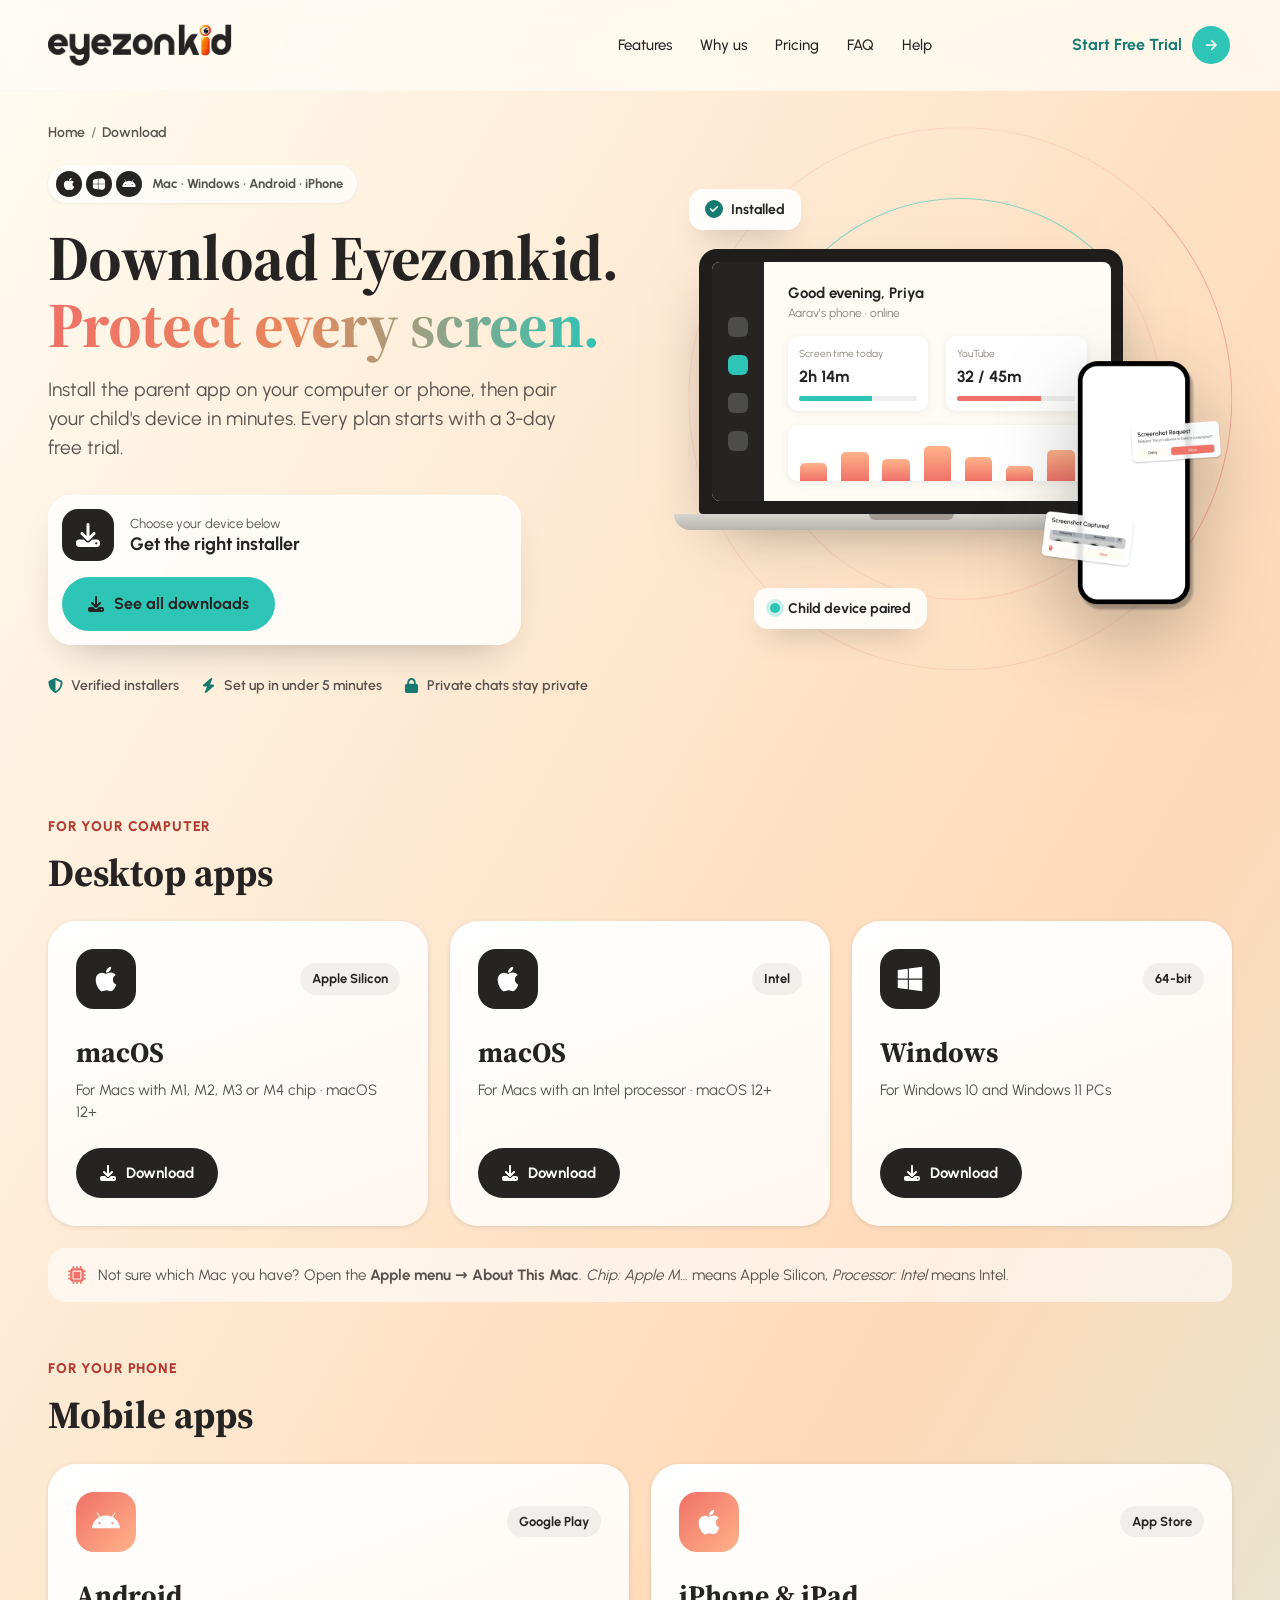
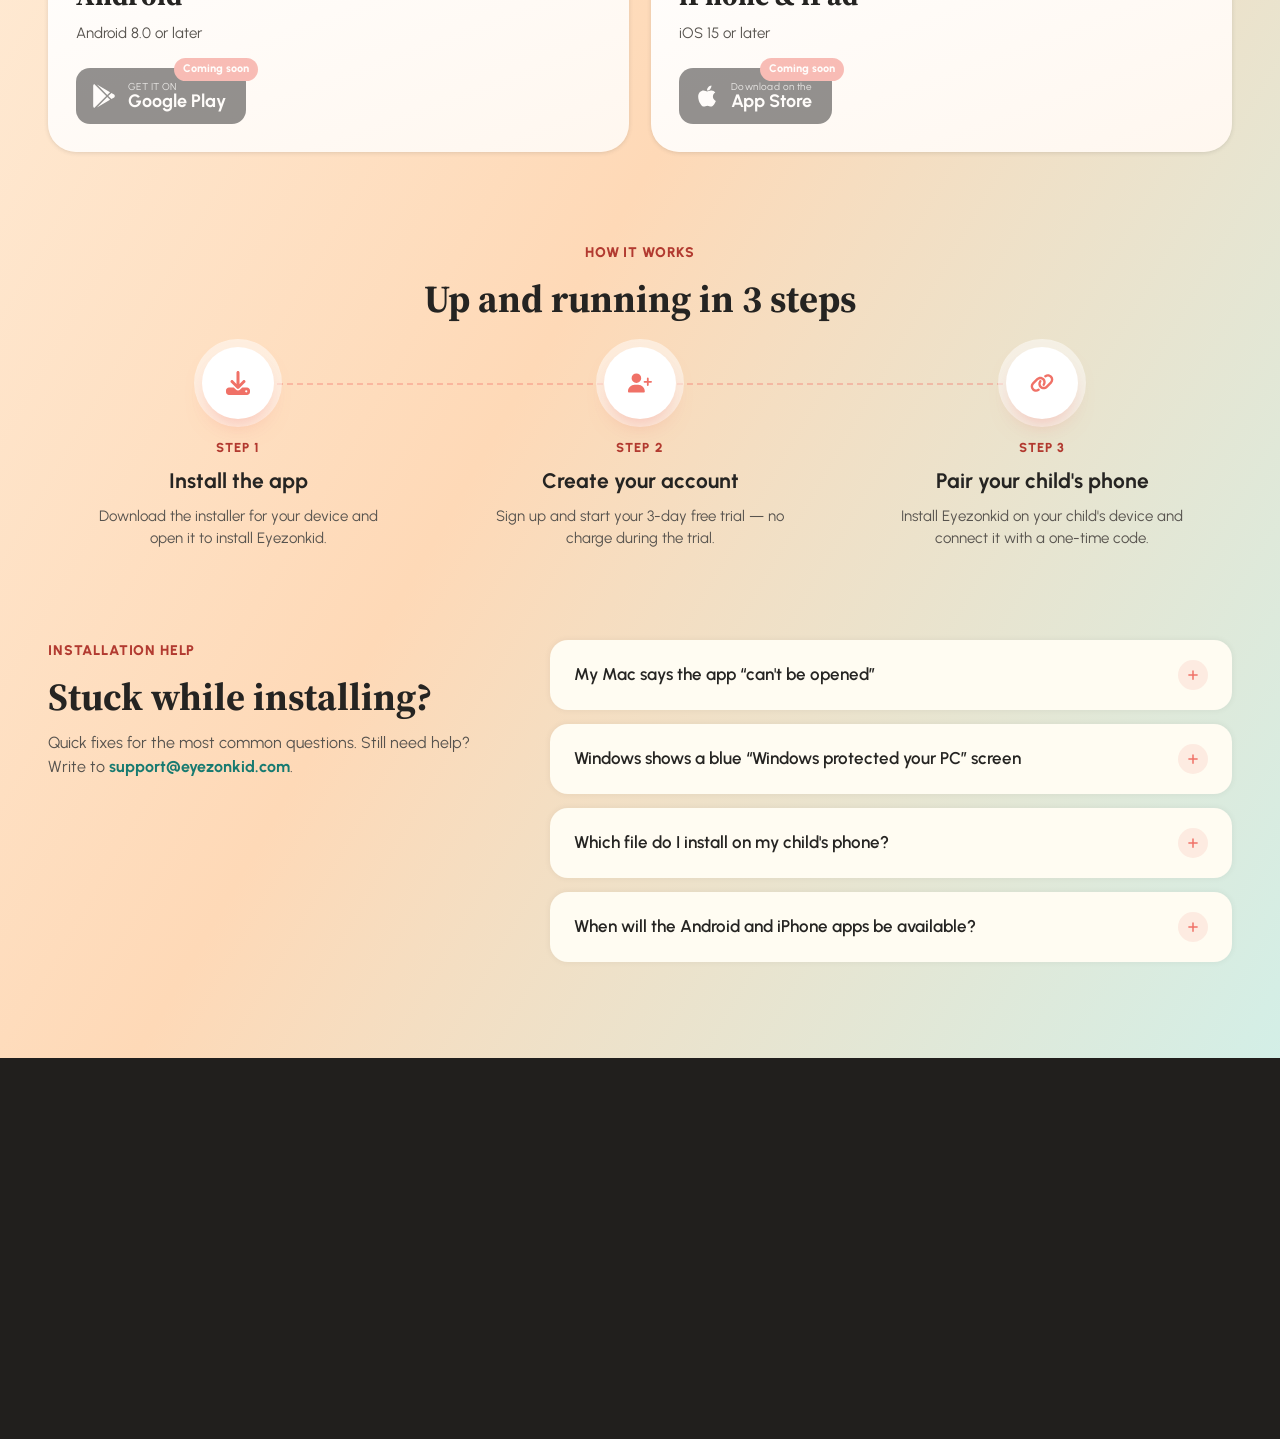
==== commit 8bc42483: "add download page" ====
--- a/download/index.html
+++ b/download/index.html
@@ -24,7 +24,7 @@
 <meta name="twitter:image" content="https://eyezonkid.com/og-image.jpg">
 <link rel="preload" href="/fonts/urbanist.woff2" as="font" type="font/woff2" crossorigin>
 <link rel="preload" href="/fonts/source-serif-4.woff2" as="font" type="font/woff2" crossorigin>
-<style>@font-face{font-family:'Urbanist';font-style:normal;font-weight:400 800;font-display:swap;src:url(/fonts/urbanist.woff2) format('woff2')}@font-face{font-family:'Source Serif 4';font-style:normal;font-weight:500 700;font-display:swap;src:url(/fonts/source-serif-4.woff2) format('woff2')}:root{--ink:#252422;--teal:#2EC4B6;--teal-dark:#177A70;--coral:#F07167;--coral-text:#B23A30;--cream:#FFFCF2;--tan:#FED9B7;--mint:#CBF3F0;--white:#FFFFFF;--muted:#57534E;--font-body:'Urbanist',system-ui,-apple-system,'Segoe UI',Roboto,sans-serif;--font-display:'Source Serif 4',Georgia,'Times New Roman',serif;--container:1440px;--gutter:48px}*{box-sizing:border-box}html{scroll-behavior:smooth;overflow-x:clip;-webkit-text-size-adjust:100%}body{margin:0;font-family:var(--font-body);color:var(--ink);background:linear-gradient(120deg,var(--cream) 0%,var(--tan) 55%,var(--mint) 100%);-webkit-font-smoothing:antialiased;overflow-x:clip;line-height:1.5}a{color:inherit;text-decoration:none}img{max-width:100%;height:auto}:focus-visible{outline:2px solid var(--teal-dark);outline-offset:2px}.skip{position:absolute;left:-9999px;top:8px;z-index:100;background:var(--ink);color:#fff;padding:10px 16px;border-radius:999px}.skip:focus{left:16px}@media (prefers-reduced-motion:reduce){*{transition:none!important;animation:none!important;scroll-behavior:auto!important}}.wmk-navbar{display:flex;align-items:center;justify-content:space-between;width:100%;max-width:var(--container);margin:0 auto;padding:24px var(--gutter)}.wmk-navbar__logo{display:flex;line-height:1}.ezk-logo{font-family:var(--font-body);font-weight:800;font-size:30px;letter-spacing:-.02em;line-height:1;color:#3A3533;white-space:nowrap}.ezk-logo__i{color:var(--coral)}.ezk-logo--light{color:#fff;font-size:34px}.wmk-navbar__pill{display:flex;align-items:center;gap:120px}.wmk-navbar__links{display:flex;align-items:center;gap:28px}.wmk-navbar__link{font-weight:500;font-size:15px;white-space:nowrap;transition:color .2s ease}.wmk-navbar__link:hover,.wmk-navbar__link[aria-current="page"]{color:var(--teal-dark)}.wmk-navbar__cta{display:inline-flex;align-items:center;gap:10px;height:42px;padding:2px;border-radius:36px;transition:transform .2s ease}.wmk-navbar__cta-text{font-weight:700;font-size:16px;color:var(--teal-dark);white-space:nowrap}.wmk-navbar__cta-icon{display:inline-flex;align-items:center;justify-content:center;width:38px;height:38px;border-radius:50%;background:var(--teal);color:var(--ink);transition:transform .3s ease}.wmk-navbar__cta:hover{transform:translateY(-1px)}.wmk-navbar__cta:hover .wmk-navbar__cta-icon{transform:translateX(2px)}.wmk-navbar__burger{display:none;flex-direction:column;justify-content:center;gap:5px;width:44px;height:44px;background:none;border:0;cursor:pointer;padding:0}.wmk-navbar__burger span{display:block;width:22px;height:2px;background:var(--ink);margin:0 auto}.wmk-mobile-menu{display:none;flex-direction:column;gap:4px;padding:0 24px 16px}.wmk-mobile-menu.is-open{display:flex}.wmk-mobile-menu a{padding:12px 4px;font-weight:500;border-bottom:1px solid rgba(37,36,34,.08)}.wmk-mobile-menu__cta{color:var(--teal-dark);font-weight:700!important}@media (max-width:1024px){:root{--gutter:32px}.wmk-navbar{padding:20px var(--gutter)}.wmk-navbar__links{display:none}.wmk-navbar__pill{gap:0}.wmk-navbar__burger{display:flex}.ezk-logo{font-size:26px}}@media (max-width:560px){:root{--gutter:20px}.wmk-navbar__cta-text{display:none}}.pg-hero{max-width:var(--container);margin:0 auto;padding:40px var(--gutter) 56px}.crumbs{display:flex;flex-wrap:wrap;gap:6px;list-style:none;margin:0 0 28px;padding:0;font-size:14px;font-weight:600;color:var(--muted)}.crumbs li+li::before{content:"/";margin-right:6px;opacity:.6}.crumbs a:hover{color:var(--teal-dark)}.eyebrow{display:block;font-weight:800;font-size:14px;letter-spacing:.06em;text-transform:uppercase;color:var(--coral-text);margin:0 0 14px}.pg-hero__title{font-family:var(--font-display);font-weight:700;font-size:72px;line-height:1.1;margin:0;max-width:900px}.pg-hero__sub{font-weight:500;font-size:20px;line-height:1.45;color:var(--muted);margin:20px 0 0;max-width:680px}.badge{display:inline-flex;align-items:center;gap:6px;height:29px;padding:2px 12px 2px 2px;border-radius:92px;background:rgba(37,36,34,.06);font-size:13px;font-weight:700;margin-top:28px}.badge__dot{display:inline-flex;align-items:center;justify-content:center;width:25px;height:25px;border-radius:50%;background:var(--ink);color:#fff;font-size:11px;font-weight:800}@media (max-width:1024px){.pg-hero{padding:24px var(--gutter) 40px}.pg-hero__title{font-size:clamp(36px,7vw,56px)}.pg-hero__sub{font-size:18px}}.pg-main{max-width:var(--container);margin:0 auto;padding:0 var(--gutter) 96px}.card{background:var(--cream);border-radius:24px;box-shadow:0 0 6px rgba(68,66,66,.06),0 1px 3px rgba(68,66,66,.08)}.legal{display:grid;grid-template-columns:280px minmax(0,1fr);gap:48px;align-items:start}.toc{position:sticky;top:24px;padding:24px}.toc__title{font-weight:800;font-size:13px;letter-spacing:.06em;text-transform:uppercase;color:var(--muted);margin:0 0 12px}.toc ol{list-style:none;margin:0;padding:0;counter-reset:t;display:flex;flex-direction:column;gap:2px}.toc li{counter-increment:t}.toc a{display:flex;gap:10px;padding:8px 10px;border-radius:10px;font-size:15px;font-weight:500;line-height:1.35;transition:background-color .2s ease,color .2s ease}.toc a::before{content:counter(t,decimal-leading-zero);font-weight:700;font-size:12px;color:var(--coral-text);padding-top:2px}.toc a:hover{background:rgba(46,196,182,.12);color:var(--teal-dark)}.prose{padding:48px 56px}.prose section{scroll-margin-top:24px}.prose section+section{margin-top:44px;padding-top:44px;border-top:1px solid rgba(37,36,34,.08)}.prose h2{font-family:var(--font-display);font-weight:700;font-size:32px;line-height:1.2;margin:0 0 16px}.prose h3{font-weight:700;font-size:19px;margin:24px 0 8px}.prose p,.prose li{font-weight:500;font-size:17px;line-height:1.65;color:#3F3C39}.prose p{margin:0 0 14px}.prose ul{margin:0 0 14px;padding-left:22px}.prose li{margin-bottom:6px}.prose li::marker{color:var(--coral)}.prose a{color:var(--teal-dark);font-weight:600;text-decoration:underline;text-underline-offset:3px}.prose strong{color:var(--ink)}.callout{display:flex;gap:14px;padding:20px 22px;border-radius:16px;background:rgba(203,243,240,.6);margin:0 0 28px}.callout p{margin:0!important}.callout__icon{flex:0 0 28px;height:28px;border-radius:50%;background:var(--teal);display:flex;align-items:center;justify-content:center;color:var(--ink)}.tbl{width:100%;border-collapse:collapse;margin:8px 0 18px;font-size:15px}.tbl th,.tbl td{text-align:left;padding:12px 14px;border-bottom:1px solid rgba(37,36,34,.08);vertical-align:top;line-height:1.5}.tbl th{font-weight:800;font-size:13px;text-transform:uppercase;letter-spacing:.04em;color:var(--muted)}.tbl-wrap{overflow-x:auto}@media (max-width:1024px){.legal{grid-template-columns:1fr;gap:24px}.toc{position:static}.prose{padding:32px 24px}.prose h2{font-size:26px}.prose p,.prose li{font-size:16px}}.faq-wrap{display:grid;grid-template-columns:320px minmax(0,1fr);gap:64px;align-items:start}.faq-nav{position:sticky;top:24px;display:flex;flex-direction:column;gap:8px}.faq-nav a{display:flex;justify-content:space-between;align-items:center;padding:14px 18px;border-radius:14px;font-weight:600;font-size:16px;background:rgba(255,255,255,.45);transition:background-color .2s ease}.faq-nav a:hover{background:var(--cream)}.faq-nav small{font-weight:700;font-size:12px;color:var(--muted)}.faq-group{scroll-margin-top:24px}.faq-group+.faq-group{margin-top:56px}.faq-group__title{font-family:var(--font-display);font-weight:700;font-size:36px;line-height:1.15;margin:0 0 24px}.qa-list{display:flex;flex-direction:column;gap:16px}.qa{border-radius:16px;background:var(--cream);box-shadow:0 0 6px rgba(68,66,66,.06)}.qa summary{list-style:none;display:flex;align-items:center;justify-content:space-between;gap:24px;padding:24px 28px;cursor:pointer;font-weight:600;font-size:20px;line-height:1.3;color:#3A3A3C}.qa summary::-webkit-details-marker{display:none}.qa summary::after{content:"";flex:0 0 18px;height:18px;background:linear-gradient(var(--coral),var(--coral)) center/18px 2px no-repeat,linear-gradient(var(--coral),var(--coral)) center/2px 18px no-repeat;transition:transform .3s ease}.qa[open] summary::after{background:linear-gradient(var(--coral),var(--coral)) center/18px 2px no-repeat;transform:rotate(180deg)}.qa__a{padding:0 28px 24px}.qa__a p{margin:0 0 10px;font-weight:500;font-size:18px;line-height:1.55;color:var(--muted)}.qa__a p:last-child{margin:0}.qa__a a{color:var(--teal-dark);font-weight:600;text-decoration:underline;text-underline-offset:3px}@media (max-width:1024px){.faq-wrap{grid-template-columns:1fr;gap:32px}.faq-nav{position:static;flex-direction:row;flex-wrap:wrap}.faq-nav a{padding:10px 14px;font-size:15px;gap:8px}.faq-group__title{font-size:28px}.qa summary{font-size:17px;padding:20px 22px}.qa__a{padding:0 22px 20px}.qa__a p{font-size:16px}}.search{position:relative;max-width:640px;margin-top:32px}.search input{width:100%;height:60px;padding:0 24px 0 56px;border-radius:999px;border:1.5px solid rgba(37,36,34,.12);background:var(--cream);font:500 18px var(--font-body);color:var(--ink);box-shadow:0 8px 24px rgba(37,36,34,.06)}.search input::placeholder{color:#6E6A66}.search input:focus{outline:none;border-color:var(--teal-dark);box-shadow:0 0 0 4px rgba(46,196,182,.2)}.search svg{position:absolute;left:22px;top:50%;transform:translateY(-50%);color:var(--muted)}.topics{display:grid;grid-template-columns:repeat(3,minmax(0,1fr));gap:24px}.topic{display:flex;flex-direction:column;gap:10px;padding:32px;border-radius:24px;background:var(--cream);box-shadow:0 0 6px rgba(68,66,66,.06);transition:transform .2s ease,box-shadow .3s ease}.topic:hover{transform:translateY(-2px);box-shadow:0 14px 32px rgba(37,36,34,.08)}.topic__icon{width:52px;height:52px;border-radius:16px;display:flex;align-items:center;justify-content:center;background:var(--tan);color:var(--ink);margin-bottom:8px}.topic:nth-child(3n+2) .topic__icon{background:var(--mint)}.topic:nth-child(3n+3) .topic__icon{background:#FFD9D5}.topic h2{font-family:var(--font-display);font-weight:700;font-size:24px;line-height:1.2;margin:0}.topic p{margin:0;font-weight:500;font-size:16px;color:var(--muted)}.topic__more{margin-top:auto;padding-top:8px;font-weight:700;font-size:15px;color:var(--teal-dark)}.help-sec{margin-top:80px;scroll-margin-top:24px}.help-sec__head{display:flex;flex-wrap:wrap;justify-content:space-between;align-items:end;gap:16px;margin-bottom:28px}.help-sec__title{font-family:var(--font-display);font-weight:700;font-size:44px;line-height:1.1;margin:0}.help-grid{display:grid;align-items:start;grid-template-columns:repeat(2,minmax(0,1fr));gap:16px}.help-grid .qa summary{font-size:18px}.steps{margin:0;padding-left:22px}.steps li{font-weight:500;font-size:17px;line-height:1.55;color:var(--muted);margin-bottom:6px}.steps li::marker{color:var(--coral-text);font-weight:800}.contact{display:grid;grid-template-columns:repeat(3,minmax(0,1fr));gap:24px}.contact__card{padding:32px;border-radius:24px;background:var(--ink);color:#fff;display:flex;flex-direction:column;gap:8px}.contact__card h3{margin:0;font-weight:700;font-size:15px;color:rgba(255,255,255,.72);text-transform:uppercase;letter-spacing:.06em}.contact__card a,.contact__card p{margin:0;font-weight:700;font-size:21px;color:#fff;word-break:break-word}.contact__card small{font-size:15px;color:rgba(255,255,255,.72);font-weight:500}.no-results{display:none;padding:24px;border-radius:16px;background:var(--cream);font-weight:600}@media (max-width:1100px){.topics,.contact{grid-template-columns:1fr 1fr}.help-grid{grid-template-columns:1fr}.help-sec__title{font-size:32px}}@media (max-width:640px){.topics,.contact{grid-template-columns:1fr}.topic,.contact__card{padding:24px}}.cta-band{margin-top:96px;padding:56px;border-radius:36px;background:var(--ink);color:#fff;display:flex;flex-wrap:wrap;align-items:center;justify-content:space-between;gap:32px;position:relative;overflow:hidden}.cta-band::after{content:"";position:absolute;right:-120px;bottom:-160px;width:420px;height:420px;border-radius:50%;background:radial-gradient(circle,rgba(46,196,182,.55) 0%,rgba(254,217,183,.2) 45%,rgba(37,36,34,0) 70%);pointer-events:none}.cta-band h2{font-family:var(--font-display);font-weight:700;font-size:44px;line-height:1.1;margin:0;max-width:560px}.cta-band p{margin:12px 0 0;font-weight:500;font-size:18px;color:rgba(255,255,255,.78);max-width:520px}.btn{position:relative;z-index:1;display:inline-flex;align-items:center;gap:16px;height:54px;padding:3px 3px 3px 24px;border-radius:36px;background:var(--cream);color:var(--ink);font-weight:700;font-size:19px;white-space:nowrap;transition:transform .2s ease}.btn span{display:inline-flex;align-items:center;justify-content:center;width:48px;height:48px;border-radius:50%;background:var(--teal);color:var(--ink);transition:transform .3s ease}.btn:hover{transform:translateY(-1px)}.btn:hover span{transform:translateX(3px)}@media (max-width:1024px){.cta-band{padding:36px 28px;border-radius:28px}.cta-band h2{font-size:32px}}.wmk-footer{position:relative;overflow:hidden;width:100%;background:#211F1D;color:#fff}.wmk-footer::before{content:"";position:absolute;left:0;right:0;bottom:0;height:70%;background:linear-gradient(90deg,rgba(255,191,133,.65) 1.68%,rgba(254,217,183,.55) 32.5%,rgba(71,255,238,.6) 100%);-webkit-mask-image:linear-gradient(to top,rgba(0,0,0,.7),transparent);mask-image:linear-gradient(to top,rgba(0,0,0,.7),transparent);opacity:.3;pointer-events:none}.wmk-footer__inner{position:relative;z-index:1;max-width:var(--container);margin:0 auto;padding:48px clamp(24px,5.8vw,48px) 32px;display:flex;flex-wrap:wrap;justify-content:space-between;gap:40px}.wmk-footer__brand{width:543px;max-width:100%;display:flex;flex-direction:column;justify-content:space-between;gap:32px}.wmk-footer__brand-top{display:flex;flex-direction:column;gap:24px}.wmk-footer__logo{display:flex}.wmk-footer__tagline{font-weight:400;font-size:16px;line-height:24px;letter-spacing:.3px;margin:0}.wmk-footer__stores{display:flex;align-items:center;gap:24px;flex-wrap:wrap}.wmk-footer__store-btn{display:inline-flex;align-items:center;gap:10px;height:48px;padding:0 18px;border-radius:23px;background:#FFF5E5;color:var(--ink)}.wmk-footer__store-text{display:flex;flex-direction:column;line-height:1.15}.wmk-footer__store-eyebrow{font-size:11px;font-weight:500;color:#57534E}.wmk-footer__store-name{font-size:15px;font-weight:700}.wmk-footer__links{display:flex;gap:48px}.wmk-footer__col{display:flex;flex-direction:column;gap:14px}.wmk-footer__col-title{font-weight:700;font-size:16px;color:rgba(255,255,255,.66);margin:0 0 4px;white-space:nowrap}.wmk-footer__col a{font-weight:500;font-size:16px;white-space:nowrap;padding:2px 0;transition:color .2s ease}.wmk-footer__col a:hover,.wmk-footer__col a[aria-current="page"]{color:var(--teal)}.wmk-footer__contact{display:flex;flex-direction:column;gap:24px;width:220px;max-width:100%}.wmk-footer__address{font-style:normal;font-weight:500;font-size:15px;line-height:1.5;color:rgba(255,255,255,.8);text-align:right;margin:0}.wmk-footer__phone{display:block;font-weight:700;font-size:18px;text-align:right;margin:0}.wmk-footer__email{display:block;font-weight:500;font-size:14px;color:rgba(255,255,255,.72);text-align:right;margin:4px 0 0}.wmk-footer__contact-btn{align-self:flex-end;display:inline-flex;align-items:center;justify-content:center;padding:10px 24px;border-radius:999px;background:var(--teal);color:var(--ink);font-weight:600;font-size:15px;transition:background-color .3s ease}.wmk-footer__contact-btn:hover{background:#fff}.wmk-footer__bottom-inner{position:relative;z-index:1;max-width:var(--container);margin:0 auto;padding:16px clamp(24px,5.8vw,48px) 28px;display:flex;align-items:center;justify-content:space-between;flex-wrap:wrap;gap:8px}.wmk-footer__bottom-inner span{font-weight:500;font-size:13px;color:rgba(255,255,255,.66)}@media (max-width:1100px){.wmk-footer__inner{gap:32px;padding:40px 32px 28px}.wmk-footer__brand,.wmk-footer__contact{width:100%}.wmk-footer__links{width:100%;justify-content:flex-start}.wmk-footer__address,.wmk-footer__phone,.wmk-footer__email{text-align:left}.wmk-footer__contact-btn{align-self:flex-start}.wmk-footer__bottom-inner{padding:12px 32px 24px;flex-direction:column;align-items:flex-start}}.sr-only{position:absolute!important;width:1px;height:1px;padding:0;margin:-1px;overflow:hidden;clip:rect(0,0,0,0);white-space:nowrap;border:0}.pg-hero__sub a,.no-results a{color:var(--teal-dark);font-weight:700;text-decoration:underline;text-underline-offset:3px}[hidden]{display:none!important}.help-sec,.faq-group,.prose section,.wmk-footer,.cta-band{content-visibility:auto;contain-intrinsic-size:auto 500px}.wmk-navbar .wmk-navbar__cta{position:relative;isolation:isolate;padding:2px 2px 2px 20px;background:transparent;box-shadow:none;transition:transform .3s ease}.wmk-navbar .wmk-navbar__cta::before{content:"";position:absolute;z-index:-1;top:2px;right:2px;width:38px;height:38px;border-radius:36px;background:#2EC4B6;transition:width .5s cubic-bezier(.65,0,.35,1),height .5s cubic-bezier(.65,0,.35,1),top .5s cubic-bezier(.65,0,.35,1),right .5s cubic-bezier(.65,0,.35,1)}.wmk-navbar .wmk-navbar__cta:hover::before,.wmk-navbar .wmk-navbar__cta:focus-visible::before{top:0;right:0;width:100%;height:100%;box-shadow:0 8px 20px rgba(46,196,182,.30)}.wmk-navbar .wmk-navbar__cta:hover,.wmk-navbar .wmk-navbar__cta:focus-visible{background:transparent;box-shadow:none;transform:translateY(-1px)}.wmk-navbar .wmk-navbar__cta-text{transition:color .45s ease}.wmk-navbar .wmk-navbar__cta:hover .wmk-navbar__cta-text,.wmk-navbar .wmk-navbar__cta:focus-visible .wmk-navbar__cta-text{color:var(--ink)}.wmk-navbar .wmk-navbar__cta-icon{background:transparent;color:#FFFFFF}.wmk-navbar .wmk-navbar__cta:hover .wmk-navbar__cta-icon{background:transparent;color:#FFFFFF;transform:translateX(2px)}.del-box{margin:8px 0 0;padding:24px 26px;border-radius:20px;background:#FFF4EF;border:1px solid rgba(240,113,103,.25)}.del-box ul{margin:0 0 18px}.del-box h3{margin:0 0 8px!important}.del-box>p{margin:0 0 22px!important}.del-box .btn,.prose .del-box .btn{background:#252422;color:#fff;font-size:17px;height:50px;text-decoration:none}.del-box .btn span{width:44px;height:44px;background:#F07167;color:#fff}.del-box .btn:hover{box-shadow:0 10px 24px rgba(240,113,103,.28)}.del-box__note{margin:14px 0 0!important;font-size:15px!important;color:var(--muted)}.ezk-logo-img{display:block;height:42px;width:auto}@media (max-width:1024px){.ezk-logo-img{height:36px}}.wmk-navbar{position:sticky;top:0;z-index:60;background:rgba(255,252,245,.82);-webkit-backdrop-filter:blur(14px) saturate(140%);backdrop-filter:blur(14px) saturate(140%);box-shadow:0 0 0 100vmax rgba(255,252,245,.82),0 1px 0 100vmax rgba(37,36,34,.07);clip-path:inset(0 -100vmax -1px)}.wmk-navbar .wmk-navbar__cta:hover,.wmk-navbar .wmk-navbar__cta:focus-visible{transform:none;box-shadow:none}.wmk-navbar .wmk-navbar__cta:hover::before,.wmk-navbar .wmk-navbar__cta:focus-visible::before{box-shadow:none}@media (max-width:600px){.wmk-navbar{gap:8px}.wmk-navbar .ezk-logo-img{height:32px}.wmk-navbar .wmk-navbar__cta{padding:2px}.wmk-navbar .wmk-navbar__cta-text{display:none}}.dl-hero{text-align:center}.dl-hero .pg-hero__sub{margin-left:auto;margin-right:auto}.dl-hero .pg-hero__title{max-width:none;margin-left:auto;margin-right:auto;text-wrap:balance}.dl-hero nav{display:flex;justify-content:center}.dl-detect{display:flex;align-items:center;gap:18px;flex-wrap:wrap;justify-content:center;width:fit-content;max-width:100%;margin:36px auto 0;padding:14px 14px 14px 18px;border-radius:999px;background:rgba(255,255,255,.75);-webkit-backdrop-filter:blur(12px);backdrop-filter:blur(12px);box-shadow:0 10px 30px -14px rgba(37,36,34,.25);text-align:left}.dl-detect__icon{width:48px;height:48px;border-radius:50%;display:grid;place-items:center;background:var(--ink);color:#fff}.dl-detect__icon svg{width:22px;height:22px}.dl-detect__label{display:block;font-size:13px;color:var(--muted)}.dl-detect__text strong{font-size:18px}.dl-h2{font-family:var(--font-display);font-weight:700;font-size:clamp(28px,3vw,40px);line-height:1.15;margin:0 0 28px;text-align:center}.dl-grid{display:grid;grid-template-columns:repeat(auto-fit,minmax(230px,1fr));gap:20px}.dl-card{position:relative;display:flex;flex-direction:column;align-items:center;text-align:center;padding:34px 24px 26px;border-radius:28px;background:linear-gradient(160deg,#FFFFFF 0%,#FFF6EC 100%);box-shadow:0 1px 4px rgba(68,66,66,.18);transition:transform .45s cubic-bezier(.22,1,.36,1),box-shadow .45s ease}.dl-card:hover{transform:translateY(-4px);box-shadow:0 18px 40px -18px rgba(37,36,34,.35)}.dl-card.is-rec{background:var(--ink);color:#fff;box-shadow:0 22px 50px -20px rgba(37,36,34,.6)}.dl-card.is-rec .dl-card__sub,.dl-card.is-rec .dl-card__req{color:rgba(255,255,255,.7)}.dl-card__tag{position:absolute;top:14px;left:50%;transform:translateX(-50%);white-space:nowrap;padding:4px 12px;border-radius:999px;font-size:12px;font-weight:700;background:var(--teal);color:var(--ink)}.dl-card__icon{width:76px;height:76px;margin:10px 0 18px;border-radius:24px;display:grid;place-items:center;background:var(--ink);color:#fff}.dl-card__icon--mob{background:linear-gradient(135deg,#F07167,#FFB38A)}.dl-card.is-rec .dl-card__icon{background:#fff;color:var(--ink)}.dl-ico{width:34px;height:34px}.dl-card__name{font-family:var(--font-display);font-weight:700;font-size:26px;margin:0}.dl-card__sub{margin:6px 0 2px;font-weight:600;font-size:15px;color:var(--ink)}.dl-card__req{margin:0 0 22px;font-size:14px;color:var(--muted)}.dl-btn{position:relative;isolation:isolate;overflow:hidden;margin-top:auto;display:inline-flex;align-items:center;justify-content:center;gap:10px;height:48px;padding:0 22px;border-radius:999px;background:var(--ink);color:#fff;font-weight:700;font-size:15px;white-space:nowrap;cursor:pointer;transition:color .45s ease}.dl-btn::before{content:"";position:absolute;inset:0;z-index:-1;background:var(--teal);transform:scaleX(0);transform-origin:left;transition:transform .5s cubic-bezier(.65,0,.35,1)}.dl-btn:hover::before,.dl-btn:focus-visible::before{transform:scaleX(1)}.dl-btn:hover,.dl-btn:focus-visible{color:var(--ink)}.dl-btn__ico{width:16px;height:16px}.dl-card.is-rec .dl-btn{background:var(--teal);color:var(--ink)}.dl-card.is-rec .dl-btn::before{background:#fff}.dl-btn--lg{height:52px;padding:0 26px;font-size:16px;background:var(--teal);color:var(--ink)}.dl-btn--lg::before{background:var(--ink)}.dl-btn--lg:hover,.dl-btn--lg:focus-visible{color:#fff}.dl-btn.is-soon{background:rgba(37,36,34,.08);color:var(--muted);cursor:default}.dl-btn.is-soon::before{display:none}.dl-card.is-rec .dl-btn.is-soon{background:rgba(255,255,255,.14);color:rgba(255,255,255,.75)}.dl-help{max-width:760px;margin:26px auto 0;text-align:center;font-size:15px;color:var(--muted)}.dl-steps{margin-top:84px}.dl-steps ol{list-style:none;margin:0;padding:0;display:grid;grid-template-columns:repeat(3,1fr);gap:20px}.dl-steps li{padding:28px;border-radius:24px;background:rgba(255,255,255,.7);box-shadow:0 1px 4px rgba(68,66,66,.12)}.dl-steps__n{display:inline-grid;place-items:center;width:42px;height:42px;border-radius:14px;font-weight:800;color:var(--coral-text);background:rgba(240,113,103,.12)}.dl-steps h3{font-size:20px;margin:16px 0 6px}.dl-steps p{margin:0;color:var(--muted);font-size:15px}.dl-trust{list-style:none;margin:48px 0 0;padding:0;display:flex;flex-wrap:wrap;justify-content:center;gap:12px 32px;font-weight:600}.dl-trust li{display:flex;align-items:center;gap:8px}.dl-check{width:18px;height:18px;color:var(--teal-dark)}.dl-toast{position:fixed;left:50%;bottom:24px;z-index:80;display:flex;align-items:center;gap:10px;max-width:calc(100% - 32px);padding:14px 20px;border-radius:16px;background:var(--ink);color:#fff;font-size:15px;box-shadow:0 16px 40px -14px rgba(0,0,0,.5);transform:translate(-50%,20px);opacity:0;transition:transform .35s ease,opacity .35s ease}.dl-toast.is-in{transform:translate(-50%,0);opacity:1}.dl-toast .dl-check{color:var(--teal);flex:none}.dl-toast a{color:var(--teal);text-decoration:underline}@media (max-width:900px){.dl-steps ol{grid-template-columns:1fr}}@media (max-width:560px){.dl-detect{width:100%;border-radius:24px;flex-direction:column;text-align:center;padding:20px}.dl-detect__text{text-align:center}.dl-btn{width:100%}}</style>
+<style>@font-face{font-family:'Urbanist';font-style:normal;font-weight:400 800;font-display:swap;src:url(/fonts/urbanist.woff2) format('woff2')}@font-face{font-family:'Source Serif 4';font-style:normal;font-weight:500 700;font-display:swap;src:url(/fonts/source-serif-4.woff2) format('woff2')}:root{--ink:#252422;--teal:#2EC4B6;--teal-dark:#177A70;--coral:#F07167;--coral-text:#B23A30;--cream:#FFFCF2;--tan:#FED9B7;--mint:#CBF3F0;--white:#FFFFFF;--muted:#57534E;--font-body:'Urbanist',system-ui,-apple-system,'Segoe UI',Roboto,sans-serif;--font-display:'Source Serif 4',Georgia,'Times New Roman',serif;--container:1440px;--gutter:48px}*{box-sizing:border-box}html{scroll-behavior:smooth;overflow-x:clip;-webkit-text-size-adjust:100%}body{margin:0;font-family:var(--font-body);color:var(--ink);background:linear-gradient(120deg,var(--cream) 0%,var(--tan) 55%,var(--mint) 100%);-webkit-font-smoothing:antialiased;overflow-x:clip;line-height:1.5}a{color:inherit;text-decoration:none}img{max-width:100%;height:auto}:focus-visible{outline:2px solid var(--teal-dark);outline-offset:2px}.skip{position:absolute;left:-9999px;top:8px;z-index:100;background:var(--ink);color:#fff;padding:10px 16px;border-radius:999px}.skip:focus{left:16px}@media (prefers-reduced-motion:reduce){*{transition:none!important;animation:none!important;scroll-behavior:auto!important}}.wmk-navbar{display:flex;align-items:center;justify-content:space-between;width:100%;max-width:var(--container);margin:0 auto;padding:24px var(--gutter)}.wmk-navbar__logo{display:flex;line-height:1}.ezk-logo{font-family:var(--font-body);font-weight:800;font-size:30px;letter-spacing:-.02em;line-height:1;color:#3A3533;white-space:nowrap}.ezk-logo__i{color:var(--coral)}.ezk-logo--light{color:#fff;font-size:34px}.wmk-navbar__pill{display:flex;align-items:center;gap:120px}.wmk-navbar__links{display:flex;align-items:center;gap:28px}.wmk-navbar__link{font-weight:500;font-size:15px;white-space:nowrap;transition:color .2s ease}.wmk-navbar__link:hover,.wmk-navbar__link[aria-current="page"]{color:var(--teal-dark)}.wmk-navbar__cta{display:inline-flex;align-items:center;gap:10px;height:42px;padding:2px;border-radius:36px;transition:transform .2s ease}.wmk-navbar__cta-text{font-weight:700;font-size:16px;color:var(--teal-dark);white-space:nowrap}.wmk-navbar__cta-icon{display:inline-flex;align-items:center;justify-content:center;width:38px;height:38px;border-radius:50%;background:var(--teal);color:var(--ink);transition:transform .3s ease}.wmk-navbar__cta:hover{transform:translateY(-1px)}.wmk-navbar__cta:hover .wmk-navbar__cta-icon{transform:translateX(2px)}.wmk-navbar__burger{display:none;flex-direction:column;justify-content:center;gap:5px;width:44px;height:44px;background:none;border:0;cursor:pointer;padding:0}.wmk-navbar__burger span{display:block;width:22px;height:2px;background:var(--ink);margin:0 auto}.wmk-mobile-menu{display:none;flex-direction:column;gap:4px;padding:0 24px 16px}.wmk-mobile-menu.is-open{display:flex}.wmk-mobile-menu a{padding:12px 4px;font-weight:500;border-bottom:1px solid rgba(37,36,34,.08)}.wmk-mobile-menu__cta{color:var(--teal-dark);font-weight:700!important}@media (max-width:1024px){:root{--gutter:32px}.wmk-navbar{padding:20px var(--gutter)}.wmk-navbar__links{display:none}.wmk-navbar__pill{gap:0}.wmk-navbar__burger{display:flex}.ezk-logo{font-size:26px}}@media (max-width:560px){:root{--gutter:20px}.wmk-navbar__cta-text{display:none}}.pg-hero{max-width:var(--container);margin:0 auto;padding:40px var(--gutter) 56px}.crumbs{display:flex;flex-wrap:wrap;gap:6px;list-style:none;margin:0 0 28px;padding:0;font-size:14px;font-weight:600;color:var(--muted)}.crumbs li+li::before{content:"/";margin-right:6px;opacity:.6}.crumbs a:hover{color:var(--teal-dark)}.eyebrow{display:block;font-weight:800;font-size:14px;letter-spacing:.06em;text-transform:uppercase;color:var(--coral-text);margin:0 0 14px}.pg-hero__title{font-family:var(--font-display);font-weight:700;font-size:72px;line-height:1.1;margin:0;max-width:900px}.pg-hero__sub{font-weight:500;font-size:20px;line-height:1.45;color:var(--muted);margin:20px 0 0;max-width:680px}.badge{display:inline-flex;align-items:center;gap:6px;height:29px;padding:2px 12px 2px 2px;border-radius:92px;background:rgba(37,36,34,.06);font-size:13px;font-weight:700;margin-top:28px}.badge__dot{display:inline-flex;align-items:center;justify-content:center;width:25px;height:25px;border-radius:50%;background:var(--ink);color:#fff;font-size:11px;font-weight:800}@media (max-width:1024px){.pg-hero{padding:24px var(--gutter) 40px}.pg-hero__title{font-size:clamp(36px,7vw,56px)}.pg-hero__sub{font-size:18px}}.pg-main{max-width:var(--container);margin:0 auto;padding:0 var(--gutter) 96px}.card{background:var(--cream);border-radius:24px;box-shadow:0 0 6px rgba(68,66,66,.06),0 1px 3px rgba(68,66,66,.08)}.legal{display:grid;grid-template-columns:280px minmax(0,1fr);gap:48px;align-items:start}.toc{position:sticky;top:24px;padding:24px}.toc__title{font-weight:800;font-size:13px;letter-spacing:.06em;text-transform:uppercase;color:var(--muted);margin:0 0 12px}.toc ol{list-style:none;margin:0;padding:0;counter-reset:t;display:flex;flex-direction:column;gap:2px}.toc li{counter-increment:t}.toc a{display:flex;gap:10px;padding:8px 10px;border-radius:10px;font-size:15px;font-weight:500;line-height:1.35;transition:background-color .2s ease,color .2s ease}.toc a::before{content:counter(t,decimal-leading-zero);font-weight:700;font-size:12px;color:var(--coral-text);padding-top:2px}.toc a:hover{background:rgba(46,196,182,.12);color:var(--teal-dark)}.prose{padding:48px 56px}.prose section{scroll-margin-top:24px}.prose section+section{margin-top:44px;padding-top:44px;border-top:1px solid rgba(37,36,34,.08)}.prose h2{font-family:var(--font-display);font-weight:700;font-size:32px;line-height:1.2;margin:0 0 16px}.prose h3{font-weight:700;font-size:19px;margin:24px 0 8px}.prose p,.prose li{font-weight:500;font-size:17px;line-height:1.65;color:#3F3C39}.prose p{margin:0 0 14px}.prose ul{margin:0 0 14px;padding-left:22px}.prose li{margin-bottom:6px}.prose li::marker{color:var(--coral)}.prose a{color:var(--teal-dark);font-weight:600;text-decoration:underline;text-underline-offset:3px}.prose strong{color:var(--ink)}.callout{display:flex;gap:14px;padding:20px 22px;border-radius:16px;background:rgba(203,243,240,.6);margin:0 0 28px}.callout p{margin:0!important}.callout__icon{flex:0 0 28px;height:28px;border-radius:50%;background:var(--teal);display:flex;align-items:center;justify-content:center;color:var(--ink)}.tbl{width:100%;border-collapse:collapse;margin:8px 0 18px;font-size:15px}.tbl th,.tbl td{text-align:left;padding:12px 14px;border-bottom:1px solid rgba(37,36,34,.08);vertical-align:top;line-height:1.5}.tbl th{font-weight:800;font-size:13px;text-transform:uppercase;letter-spacing:.04em;color:var(--muted)}.tbl-wrap{overflow-x:auto}@media (max-width:1024px){.legal{grid-template-columns:1fr;gap:24px}.toc{position:static}.prose{padding:32px 24px}.prose h2{font-size:26px}.prose p,.prose li{font-size:16px}}.faq-wrap{display:grid;grid-template-columns:320px minmax(0,1fr);gap:64px;align-items:start}.faq-nav{position:sticky;top:24px;display:flex;flex-direction:column;gap:8px}.faq-nav a{display:flex;justify-content:space-between;align-items:center;padding:14px 18px;border-radius:14px;font-weight:600;font-size:16px;background:rgba(255,255,255,.45);transition:background-color .2s ease}.faq-nav a:hover{background:var(--cream)}.faq-nav small{font-weight:700;font-size:12px;color:var(--muted)}.faq-group{scroll-margin-top:24px}.faq-group+.faq-group{margin-top:56px}.faq-group__title{font-family:var(--font-display);font-weight:700;font-size:36px;line-height:1.15;margin:0 0 24px}.qa-list{display:flex;flex-direction:column;gap:16px}.qa{border-radius:16px;background:var(--cream);box-shadow:0 0 6px rgba(68,66,66,.06)}.qa summary{list-style:none;display:flex;align-items:center;justify-content:space-between;gap:24px;padding:24px 28px;cursor:pointer;font-weight:600;font-size:20px;line-height:1.3;color:#3A3A3C}.qa summary::-webkit-details-marker{display:none}.qa summary::after{content:"";flex:0 0 18px;height:18px;background:linear-gradient(var(--coral),var(--coral)) center/18px 2px no-repeat,linear-gradient(var(--coral),var(--coral)) center/2px 18px no-repeat;transition:transform .3s ease}.qa[open] summary::after{background:linear-gradient(var(--coral),var(--coral)) center/18px 2px no-repeat;transform:rotate(180deg)}.qa__a{padding:0 28px 24px}.qa__a p{margin:0 0 10px;font-weight:500;font-size:18px;line-height:1.55;color:var(--muted)}.qa__a p:last-child{margin:0}.qa__a a{color:var(--teal-dark);font-weight:600;text-decoration:underline;text-underline-offset:3px}@media (max-width:1024px){.faq-wrap{grid-template-columns:1fr;gap:32px}.faq-nav{position:static;flex-direction:row;flex-wrap:wrap}.faq-nav a{padding:10px 14px;font-size:15px;gap:8px}.faq-group__title{font-size:28px}.qa summary{font-size:17px;padding:20px 22px}.qa__a{padding:0 22px 20px}.qa__a p{font-size:16px}}.search{position:relative;max-width:640px;margin-top:32px}.search input{width:100%;height:60px;padding:0 24px 0 56px;border-radius:999px;border:1.5px solid rgba(37,36,34,.12);background:var(--cream);font:500 18px var(--font-body);color:var(--ink);box-shadow:0 8px 24px rgba(37,36,34,.06)}.search input::placeholder{color:#6E6A66}.search input:focus{outline:none;border-color:var(--teal-dark);box-shadow:0 0 0 4px rgba(46,196,182,.2)}.search svg{position:absolute;left:22px;top:50%;transform:translateY(-50%);color:var(--muted)}.topics{display:grid;grid-template-columns:repeat(3,minmax(0,1fr));gap:24px}.topic{display:flex;flex-direction:column;gap:10px;padding:32px;border-radius:24px;background:var(--cream);box-shadow:0 0 6px rgba(68,66,66,.06);transition:transform .2s ease,box-shadow .3s ease}.topic:hover{transform:translateY(-2px);box-shadow:0 14px 32px rgba(37,36,34,.08)}.topic__icon{width:52px;height:52px;border-radius:16px;display:flex;align-items:center;justify-content:center;background:var(--tan);color:var(--ink);margin-bottom:8px}.topic:nth-child(3n+2) .topic__icon{background:var(--mint)}.topic:nth-child(3n+3) .topic__icon{background:#FFD9D5}.topic h2{font-family:var(--font-display);font-weight:700;font-size:24px;line-height:1.2;margin:0}.topic p{margin:0;font-weight:500;font-size:16px;color:var(--muted)}.topic__more{margin-top:auto;padding-top:8px;font-weight:700;font-size:15px;color:var(--teal-dark)}.help-sec{margin-top:80px;scroll-margin-top:24px}.help-sec__head{display:flex;flex-wrap:wrap;justify-content:space-between;align-items:end;gap:16px;margin-bottom:28px}.help-sec__title{font-family:var(--font-display);font-weight:700;font-size:44px;line-height:1.1;margin:0}.help-grid{display:grid;align-items:start;grid-template-columns:repeat(2,minmax(0,1fr));gap:16px}.help-grid .qa summary{font-size:18px}.steps{margin:0;padding-left:22px}.steps li{font-weight:500;font-size:17px;line-height:1.55;color:var(--muted);margin-bottom:6px}.steps li::marker{color:var(--coral-text);font-weight:800}.contact{display:grid;grid-template-columns:repeat(3,minmax(0,1fr));gap:24px}.contact__card{padding:32px;border-radius:24px;background:var(--ink);color:#fff;display:flex;flex-direction:column;gap:8px}.contact__card h3{margin:0;font-weight:700;font-size:15px;color:rgba(255,255,255,.72);text-transform:uppercase;letter-spacing:.06em}.contact__card a,.contact__card p{margin:0;font-weight:700;font-size:21px;color:#fff;word-break:break-word}.contact__card small{font-size:15px;color:rgba(255,255,255,.72);font-weight:500}.no-results{display:none;padding:24px;border-radius:16px;background:var(--cream);font-weight:600}@media (max-width:1100px){.topics,.contact{grid-template-columns:1fr 1fr}.help-grid{grid-template-columns:1fr}.help-sec__title{font-size:32px}}@media (max-width:640px){.topics,.contact{grid-template-columns:1fr}.topic,.contact__card{padding:24px}}.cta-band{margin-top:96px;padding:56px;border-radius:36px;background:var(--ink);color:#fff;display:flex;flex-wrap:wrap;align-items:center;justify-content:space-between;gap:32px;position:relative;overflow:hidden}.cta-band::after{content:"";position:absolute;right:-120px;bottom:-160px;width:420px;height:420px;border-radius:50%;background:radial-gradient(circle,rgba(46,196,182,.55) 0%,rgba(254,217,183,.2) 45%,rgba(37,36,34,0) 70%);pointer-events:none}.cta-band h2{font-family:var(--font-display);font-weight:700;font-size:44px;line-height:1.1;margin:0;max-width:560px}.cta-band p{margin:12px 0 0;font-weight:500;font-size:18px;color:rgba(255,255,255,.78);max-width:520px}.btn{position:relative;z-index:1;display:inline-flex;align-items:center;gap:16px;height:54px;padding:3px 3px 3px 24px;border-radius:36px;background:var(--cream);color:var(--ink);font-weight:700;font-size:19px;white-space:nowrap;transition:transform .2s ease}.btn span{display:inline-flex;align-items:center;justify-content:center;width:48px;height:48px;border-radius:50%;background:var(--teal);color:var(--ink);transition:transform .3s ease}.btn:hover{transform:translateY(-1px)}.btn:hover span{transform:translateX(3px)}@media (max-width:1024px){.cta-band{padding:36px 28px;border-radius:28px}.cta-band h2{font-size:32px}}.wmk-footer{position:relative;overflow:hidden;width:100%;background:#211F1D;color:#fff}.wmk-footer::before{content:"";position:absolute;left:0;right:0;bottom:0;height:70%;background:linear-gradient(90deg,rgba(255,191,133,.65) 1.68%,rgba(254,217,183,.55) 32.5%,rgba(71,255,238,.6) 100%);-webkit-mask-image:linear-gradient(to top,rgba(0,0,0,.7),transparent);mask-image:linear-gradient(to top,rgba(0,0,0,.7),transparent);opacity:.3;pointer-events:none}.wmk-footer__inner{position:relative;z-index:1;max-width:var(--container);margin:0 auto;padding:48px clamp(24px,5.8vw,48px) 32px;display:flex;flex-wrap:wrap;justify-content:space-between;gap:40px}.wmk-footer__brand{width:543px;max-width:100%;display:flex;flex-direction:column;justify-content:space-between;gap:32px}.wmk-footer__brand-top{display:flex;flex-direction:column;gap:24px}.wmk-footer__logo{display:flex}.wmk-footer__tagline{font-weight:400;font-size:16px;line-height:24px;letter-spacing:.3px;margin:0}.wmk-footer__stores{display:flex;align-items:center;gap:24px;flex-wrap:wrap}.wmk-footer__store-btn{display:inline-flex;align-items:center;gap:10px;height:48px;padding:0 18px;border-radius:23px;background:#FFF5E5;color:var(--ink)}.wmk-footer__store-text{display:flex;flex-direction:column;line-height:1.15}.wmk-footer__store-eyebrow{font-size:11px;font-weight:500;color:#57534E}.wmk-footer__store-name{font-size:15px;font-weight:700}.wmk-footer__links{display:flex;gap:48px}.wmk-footer__col{display:flex;flex-direction:column;gap:14px}.wmk-footer__col-title{font-weight:700;font-size:16px;color:rgba(255,255,255,.66);margin:0 0 4px;white-space:nowrap}.wmk-footer__col a{font-weight:500;font-size:16px;white-space:nowrap;padding:2px 0;transition:color .2s ease}.wmk-footer__col a:hover,.wmk-footer__col a[aria-current="page"]{color:var(--teal)}.wmk-footer__contact{display:flex;flex-direction:column;gap:24px;width:220px;max-width:100%}.wmk-footer__address{font-style:normal;font-weight:500;font-size:15px;line-height:1.5;color:rgba(255,255,255,.8);text-align:right;margin:0}.wmk-footer__phone{display:block;font-weight:700;font-size:18px;text-align:right;margin:0}.wmk-footer__email{display:block;font-weight:500;font-size:14px;color:rgba(255,255,255,.72);text-align:right;margin:4px 0 0}.wmk-footer__contact-btn{align-self:flex-end;display:inline-flex;align-items:center;justify-content:center;padding:10px 24px;border-radius:999px;background:var(--teal);color:var(--ink);font-weight:600;font-size:15px;transition:background-color .3s ease}.wmk-footer__contact-btn:hover{background:#fff}.wmk-footer__bottom-inner{position:relative;z-index:1;max-width:var(--container);margin:0 auto;padding:16px clamp(24px,5.8vw,48px) 28px;display:flex;align-items:center;justify-content:space-between;flex-wrap:wrap;gap:8px}.wmk-footer__bottom-inner span{font-weight:500;font-size:13px;color:rgba(255,255,255,.66)}@media (max-width:1100px){.wmk-footer__inner{gap:32px;padding:40px 32px 28px}.wmk-footer__brand,.wmk-footer__contact{width:100%}.wmk-footer__links{width:100%;justify-content:flex-start}.wmk-footer__address,.wmk-footer__phone,.wmk-footer__email{text-align:left}.wmk-footer__contact-btn{align-self:flex-start}.wmk-footer__bottom-inner{padding:12px 32px 24px;flex-direction:column;align-items:flex-start}}.sr-only{position:absolute!important;width:1px;height:1px;padding:0;margin:-1px;overflow:hidden;clip:rect(0,0,0,0);white-space:nowrap;border:0}.pg-hero__sub a,.no-results a{color:var(--teal-dark);font-weight:700;text-decoration:underline;text-underline-offset:3px}[hidden]{display:none!important}.help-sec,.faq-group,.prose section,.wmk-footer,.cta-band{content-visibility:auto;contain-intrinsic-size:auto 500px}.wmk-navbar .wmk-navbar__cta{position:relative;isolation:isolate;padding:2px 2px 2px 20px;background:transparent;box-shadow:none;transition:transform .3s ease}.wmk-navbar .wmk-navbar__cta::before{content:"";position:absolute;z-index:-1;top:2px;right:2px;width:38px;height:38px;border-radius:36px;background:#2EC4B6;transition:width .5s cubic-bezier(.65,0,.35,1),height .5s cubic-bezier(.65,0,.35,1),top .5s cubic-bezier(.65,0,.35,1),right .5s cubic-bezier(.65,0,.35,1)}.wmk-navbar .wmk-navbar__cta:hover::before,.wmk-navbar .wmk-navbar__cta:focus-visible::before{top:0;right:0;width:100%;height:100%;box-shadow:0 8px 20px rgba(46,196,182,.30)}.wmk-navbar .wmk-navbar__cta:hover,.wmk-navbar .wmk-navbar__cta:focus-visible{background:transparent;box-shadow:none;transform:translateY(-1px)}.wmk-navbar .wmk-navbar__cta-text{transition:color .45s ease}.wmk-navbar .wmk-navbar__cta:hover .wmk-navbar__cta-text,.wmk-navbar .wmk-navbar__cta:focus-visible .wmk-navbar__cta-text{color:var(--ink)}.wmk-navbar .wmk-navbar__cta-icon{background:transparent;color:#FFFFFF}.wmk-navbar .wmk-navbar__cta:hover .wmk-navbar__cta-icon{background:transparent;color:#FFFFFF;transform:translateX(2px)}.del-box{margin:8px 0 0;padding:24px 26px;border-radius:20px;background:#FFF4EF;border:1px solid rgba(240,113,103,.25)}.del-box ul{margin:0 0 18px}.del-box h3{margin:0 0 8px!important}.del-box>p{margin:0 0 22px!important}.del-box .btn,.prose .del-box .btn{background:#252422;color:#fff;font-size:17px;height:50px;text-decoration:none}.del-box .btn span{width:44px;height:44px;background:#F07167;color:#fff}.del-box .btn:hover{box-shadow:0 10px 24px rgba(240,113,103,.28)}.del-box__note{margin:14px 0 0!important;font-size:15px!important;color:var(--muted)}.ezk-logo-img{display:block;height:42px;width:auto}@media (max-width:1024px){.ezk-logo-img{height:36px}}.wmk-navbar{position:sticky;top:0;z-index:60;background:rgba(255,252,245,.82);-webkit-backdrop-filter:blur(14px) saturate(140%);backdrop-filter:blur(14px) saturate(140%);box-shadow:0 0 0 100vmax rgba(255,252,245,.82),0 1px 0 100vmax rgba(37,36,34,.07);clip-path:inset(0 -100vmax -1px)}.wmk-navbar .wmk-navbar__cta:hover,.wmk-navbar .wmk-navbar__cta:focus-visible{transform:none;box-shadow:none}.wmk-navbar .wmk-navbar__cta:hover::before,.wmk-navbar .wmk-navbar__cta:focus-visible::before{box-shadow:none}@media (max-width:600px){.wmk-navbar{gap:8px}.wmk-navbar .ezk-logo-img{height:32px}.wmk-navbar .wmk-navbar__cta{padding:2px}.wmk-navbar .wmk-navbar__cta-text{display:none}}.dlx-hero{max-width:var(--container);margin:0 auto;padding:32px var(--gutter) 40px;display:grid;grid-template-columns:1.05fr .95fr;gap:40px;align-items:center}.dlx-hero .crumbs{margin-bottom:22px}.dlx-pill{display:inline-flex;align-items:center;gap:10px;padding:6px 14px 6px 8px;border-radius:999px;background:rgba(255,255,255,.7);box-shadow:0 1px 3px rgba(37,36,34,.08);font-size:13px;font-weight:700;color:var(--muted)}.dlx-pill__icons{display:inline-flex;gap:4px}.dlx-pill__icons svg{width:26px;height:26px;padding:6px;border-radius:50%;background:var(--ink);color:#fff}.dlx-title{font-family:var(--font-display);font-weight:700;font-size:clamp(38px,5vw,66px);line-height:1.05;margin:20px 0 18px;letter-spacing:-.01em}.dlx-title span{background:linear-gradient(90deg,#F07167,#E8875C 45%,#2EC4B6);-webkit-background-clip:text;background-clip:text;color:transparent}.dlx-sub{font-size:clamp(17px,1.5vw,20px);color:var(--muted);max-width:540px;margin:0}.dlx-detect{display:flex;align-items:center;gap:16px;flex-wrap:wrap;margin-top:32px;padding:14px;border-radius:24px;background:rgba(255,255,255,.78);-webkit-backdrop-filter:blur(14px);backdrop-filter:blur(14px);box-shadow:0 18px 40px -22px rgba(37,36,34,.4),inset 0 1px 0 #fff;width:fit-content;max-width:100%}.dlx-detect__icon{flex:0 0 52px;height:52px;border-radius:16px;display:grid;place-items:center;background:var(--ink);color:#fff}.dlx-detect__icon svg{width:24px;height:24px}.dlx-detect__text{display:flex;flex-direction:column;margin-right:6px}.dlx-detect__text span{font-size:13px;color:var(--muted)}.dlx-detect__text strong{font-size:18px;line-height:1.25}.dlx-other{display:inline-flex;align-items:center;gap:6px;margin:14px 0 0 6px;font-weight:700;font-size:14px;color:var(--teal-dark)}.dlx-other .dlx-i{width:12px;height:12px}.dlx-meta{list-style:none;margin:30px 0 0;padding:0;display:flex;flex-wrap:wrap;gap:10px 22px;font-size:14px;font-weight:600;color:var(--muted)}.dlx-meta li{display:flex;align-items:center;gap:8px}.dlx-meta .dlx-i{width:15px;height:15px;color:var(--teal-dark)}.dlx-i{width:16px;height:16px;flex:none}.dlx-chk{width:18px;height:18px;flex:none;color:var(--teal-dark)}.dlx-btn{position:relative;isolation:isolate;overflow:hidden;display:inline-flex;align-items:center;justify-content:center;gap:10px;height:50px;padding:0 24px;border-radius:999px;background:var(--ink);color:#fff;font-weight:700;font-size:15px;white-space:nowrap;cursor:pointer;transition:color .45s ease}.dlx-btn::before{content:"";position:absolute;inset:0;z-index:-1;background:var(--teal);transform:scaleX(0);transform-origin:left;transition:transform .5s cubic-bezier(.65,0,.35,1)}.dlx-btn:hover::before,.dlx-btn:focus-visible::before{transform:scaleX(1)}.dlx-btn:hover,.dlx-btn:focus-visible{color:var(--ink)}.dlx-btn--hero{height:54px;padding:0 26px;font-size:16px;background:var(--teal);color:var(--ink)}.dlx-btn--hero::before{background:var(--ink)}.dlx-btn--hero:hover,.dlx-btn--hero:focus-visible{color:#fff}.dlx-btn.is-soon{background:rgba(37,36,34,.08);color:var(--muted);cursor:default}.dlx-btn.is-soon::before{display:none}.dlx-visual{position:relative;aspect-ratio:1/0.92;max-width:600px;width:100%;margin-left:auto}.dlx-ring{position:absolute;left:50%;top:48%;border-radius:50%;transform:translate(-50%,-50%);border:1.5px solid rgba(240,113,103,.16)}.dlx-ring--1{width:100%;aspect-ratio:1;border-right-color:rgba(240,113,103,.5);animation:dlxSpin 14s linear infinite}.dlx-ring--2{width:74%;aspect-ratio:1;border-top-color:rgba(46,196,182,.55);animation:dlxSpin 10s linear infinite reverse}.dlx-ring--3{width:48%;aspect-ratio:1;background:radial-gradient(circle,rgba(254,217,183,.9),rgba(254,217,183,0) 70%);border:0}@keyframes dlxSpin{to{transform:translate(-50%,-50%) rotate(-360deg)}}.dlx-laptop{position:absolute;left:2%;top:18%;width:78%}.dlx-laptop__screen{aspect-ratio:16/10;padding:3%;border-radius:18px 18px 4px 4px;background:#1f1e1c;box-shadow:0 30px 60px -25px rgba(37,36,34,.55)}.dlx-laptop__base{height:16px;margin:0 -6%;border-radius:0 0 18px 18px;background:linear-gradient(180deg,#d8d4cf,#b9b4ae);box-shadow:0 18px 30px -18px rgba(37,36,34,.6)}.dlx-laptop__base::after{content:"";display:block;width:18%;height:6px;margin:0 auto;border-radius:0 0 8px 8px;background:#a19b94}.dlx-ui{display:flex;height:100%;border-radius:8px;overflow:hidden;background:#FFFCF5}.dlx-ui__side{flex:0 0 13%;background:#252422;display:flex;flex-direction:column;align-items:center;gap:10%;padding-top:14%}.dlx-ui__side i{width:38%;aspect-ratio:1;border-radius:30%;background:rgba(255,255,255,.18)}.dlx-ui__side i.on{background:#2EC4B6}.dlx-ui__main{flex:1;padding:5% 6%;display:flex;flex-direction:column;gap:7%;font-size:clamp(7px,1vw,12px)}.dlx-ui__head b{display:block;font-size:1.25em}.dlx-ui__head span{color:#8a847d}.dlx-ui__row{display:grid;grid-template-columns:1fr 1fr;gap:6%}.dlx-ui__stat{padding:7% 8%;border-radius:10px;background:#fff;box-shadow:0 2px 8px rgba(37,36,34,.08)}.dlx-ui__stat small{display:block;color:#8a847d;font-size:.85em}.dlx-ui__stat b{display:block;font-size:1.35em;margin:3% 0 6%}.dlx-ui__stat em{display:block;height:5px;border-radius:5px;background:linear-gradient(90deg,var(--c,#2EC4B6) var(--w),rgba(37,36,34,.08) var(--w))}.dlx-ui__bars{flex:1;display:flex;align-items:flex-end;gap:5%;padding:4% 4% 0;border-radius:10px;background:#fff;box-shadow:0 2px 8px rgba(37,36,34,.08)}.dlx-ui__bars i{flex:1;height:var(--h);border-radius:5px 5px 0 0;background:linear-gradient(180deg,#FFB38A,#F07167)}.dlx-phone{position:absolute;right:0;bottom:2%;width:36%;height:auto;filter:drop-shadow(0 30px 40px rgba(37,36,34,.3));animation:dlxFloat 6s ease-in-out infinite}@keyframes dlxFloat{50%{transform:translateY(-10px)}}.dlx-float{position:absolute;display:flex;align-items:center;gap:8px;padding:10px 16px;border-radius:14px;background:rgba(255,255,255,.88);-webkit-backdrop-filter:blur(10px);backdrop-filter:blur(10px);box-shadow:0 14px 30px -14px rgba(37,36,34,.4);font-size:14px;font-weight:700;animation:dlxFloat 7s ease-in-out infinite}.dlx-float--a{left:0;top:6%}.dlx-float--b{left:12%;bottom:6%;animation-delay:-3s}.dlx-dot{width:10px;height:10px;border-radius:50%;background:#2EC4B6;box-shadow:0 0 0 4px rgba(46,196,182,.25)}.dlx-main{padding-top:24px}.dlx-group{margin-top:56px}.dlx-group__head{margin-bottom:26px}.dlx-group__head--c{text-align:center}.dlx-h2{font-family:var(--font-display);font-weight:700;font-size:clamp(28px,3vw,42px);line-height:1.15;margin:8px 0 0}.dlx-grid{display:grid;gap:22px}.dlx-grid--3{grid-template-columns:repeat(3,1fr)}.dlx-grid--2{grid-template-columns:repeat(2,1fr)}.dlx-card{position:relative;display:flex;flex-direction:column;padding:28px;border-radius:28px;background:linear-gradient(160deg,#FFFFFF 0%,#FFF7EF 100%);box-shadow:0 1px 4px rgba(68,66,66,.16);transition:transform .45s cubic-bezier(.22,1,.36,1),box-shadow .45s ease}.dlx-card:hover{transform:translateY(-5px);box-shadow:0 22px 44px -22px rgba(37,36,34,.4)}.dlx-card.is-rec{background:linear-gradient(#FFFFFF,#FFFFFF) padding-box,linear-gradient(135deg,#2EC4B6,#F07167) border-box;border:2px solid transparent;box-shadow:0 24px 50px -24px rgba(46,196,182,.6)}.dlx-card__badge{position:absolute;top:-13px;left:28px;padding:5px 12px;border-radius:999px;font-size:12px;font-weight:800;background:linear-gradient(90deg,#2EC4B6,#7FDDD3);color:var(--ink);box-shadow:0 6px 14px -6px rgba(46,196,182,.8)}.dlx-card__top{display:flex;align-items:center;justify-content:space-between;gap:12px}.dlx-card__icon{width:60px;height:60px;border-radius:18px;display:grid;place-items:center;background:var(--ink);color:#fff}.dlx-card__icon svg{width:28px;height:28px}.dlx-card__icon--mob{background:linear-gradient(135deg,#F07167,#FFB38A)}.dlx-card__tag{padding:6px 12px;border-radius:999px;font-size:13px;font-weight:700;background:rgba(37,36,34,.06)}.dlx-card__name{font-family:var(--font-display);font-weight:700;font-size:28px;margin:22px 0 6px}.dlx-card__req{margin:0 0 24px;font-size:15px;color:var(--muted);flex:1}.dlx-card .dlx-btn{align-self:flex-start}.dlx-card.is-rec .dlx-btn{background:var(--teal);color:var(--ink)}.dlx-card.is-rec .dlx-btn::before{background:var(--ink)}.dlx-card.is-rec .dlx-btn:hover{color:#fff}.dlx-card--mob{flex-direction:column}.dlx-store{position:relative;align-self:flex-start;display:inline-flex;align-items:center;gap:12px;height:56px;padding:0 20px 0 16px;border-radius:14px;background:#111;color:#fff;transition:transform .3s ease,box-shadow .3s ease}.dlx-store:hover{transform:translateY(-2px);box-shadow:0 12px 24px -12px rgba(0,0,0,.6)}.dlx-store__ico{width:24px;height:24px}.dlx-store__txt{display:flex;flex-direction:column;line-height:1.1}.dlx-store__txt small{font-size:10px;letter-spacing:.04em;opacity:.8}.dlx-store__txt b{font-size:18px}.dlx-store.is-soon{opacity:.45;cursor:default;transform:none;box-shadow:none}.dlx-soon{position:absolute;top:-10px;right:-12px;padding:3px 9px;border-radius:999px;font-size:11px;font-weight:800;background:#F07167;color:#fff;opacity:1}.dlx-store.is-soon .dlx-soon{opacity:1}.dlx-note{display:flex;gap:12px;align-items:flex-start;margin:22px 0 0;padding:16px 20px;border-radius:18px;background:rgba(255,255,255,.6);font-size:15px;color:var(--muted)}.dlx-note .dlx-i{width:18px;height:18px;margin-top:2px;color:var(--coral)}.dlx-steps{margin-top:90px}.dlx-steps ol{list-style:none;margin:0;padding:0;display:grid;grid-template-columns:repeat(3,1fr);gap:22px;position:relative}.dlx-steps ol::before{content:"";position:absolute;left:16%;right:16%;top:36px;border-top:2px dashed rgba(240,113,103,.35)}.dlx-steps li{position:relative;text-align:center;padding:0 12px}.dlx-steps__icon{position:relative;z-index:1;width:72px;height:72px;margin:0 auto 16px;border-radius:50%;display:grid;place-items:center;background:#fff;color:var(--coral);box-shadow:0 12px 26px -12px rgba(240,113,103,.6),0 0 0 8px rgba(255,255,255,.5)}.dlx-steps__icon .dlx-i{width:24px;height:24px}.dlx-steps__n{font-size:13px;font-weight:800;letter-spacing:.08em;text-transform:uppercase;color:var(--coral-text)}.dlx-steps h3{font-size:21px;margin:6px 0 8px}.dlx-steps p{margin:0 auto;max-width:300px;color:var(--muted);font-size:15px}.dlx-help{margin-top:90px;display:grid;grid-template-columns:.8fr 1.2fr;gap:48px;align-items:start}.dlx-help__sub{color:var(--muted);margin:12px 0 0}.dlx-help__sub a{color:var(--teal-dark);font-weight:700}.dlx-faq{display:grid;gap:14px}.dlx-faq details{border-radius:18px;background:#FFFCF2;box-shadow:0 0 6px rgba(68,66,66,.08)}.dlx-faq summary{display:flex;align-items:center;justify-content:space-between;gap:16px;padding:20px 24px;font-weight:600;font-size:17px;cursor:pointer;list-style:none}.dlx-faq summary::-webkit-details-marker{display:none}.dlx-faq summary span{flex:none;width:30px;height:30px;border-radius:50%;display:grid;place-items:center;background:rgba(240,113,103,.12);color:var(--coral);transition:transform .3s ease}.dlx-faq__plus{width:12px;height:12px}.dlx-faq details[open] summary span{transform:rotate(45deg)}.dlx-faq p{margin:0;padding:0 24px 22px;color:var(--muted);font-size:15.5px}.dlx-toast{position:fixed;left:50%;bottom:24px;z-index:80;display:flex;align-items:center;gap:10px;max-width:calc(100% - 32px);padding:14px 20px;border-radius:16px;background:var(--ink);color:#fff;font-size:15px;box-shadow:0 16px 40px -14px rgba(0,0,0,.5);transform:translate(-50%,20px);opacity:0;transition:transform .35s ease,opacity .35s ease}.dlx-toast.is-in{transform:translate(-50%,0);opacity:1}.dlx-toast .dlx-chk{color:var(--teal)}.dlx-toast a{color:var(--teal);text-decoration:underline}@media (max-width:1100px){.dlx-hero{grid-template-columns:1fr}.dlx-visual{margin:0 auto;max-width:520px}.dlx-grid--3{grid-template-columns:1fr 1fr}.dlx-help{grid-template-columns:1fr;gap:24px}}@media (max-width:760px){.dlx-grid--3,.dlx-grid--2{grid-template-columns:1fr}.dlx-steps ol{grid-template-columns:1fr;gap:34px}.dlx-steps ol::before{display:none}}@media (max-width:560px){.dlx-hero{padding:20px 20px 24px}.dlx-detect{width:100%;flex-direction:column;align-items:stretch;text-align:center}.dlx-detect__icon{margin:0 auto}.dlx-detect__text{margin:0}.dlx-btn--hero,.dlx-card .dlx-btn{width:100%;align-self:stretch}.dlx-float{font-size:12px;padding:8px 12px}}@media (prefers-reduced-motion:reduce){.dlx-ring,.dlx-phone,.dlx-float{animation:none}}</style>
 <script type="application/ld+json">{"@context":"https://schema.org","@graph":[{"@type":"WebPage","@id":"https://eyezonkid.com/download/#webpage","url":"https://eyezonkid.com/download/","name":"Download Eyezonkid – Mac, Windows, Android & iPhone","description":"Download the Eyezonkid parental control app for Mac (Apple Silicon & Intel), Windows, Android and iPhone. Start with a 3-day free trial.","inLanguage":"en-IN","isPartOf":{"@id":"https://eyezonkid.com/#website"},"publisher":{"@id":"https://eyezonkid.com/#organization"},"dateModified":"2026-10-08","breadcrumb":{"@id":"https://eyezonkid.com/download/#breadcrumb"}},{"@type":"BreadcrumbList","@id":"https://eyezonkid.com/download/#breadcrumb","itemListElement":[{"@type":"ListItem","position":1,"name":"Home","item":"https://eyezonkid.com/"},{"@type":"ListItem","position":2,"name":"Download","item":"https://eyezonkid.com/download/"}]},{"@type":"Organization","@id":"https://eyezonkid.com/#organization","name":"Eyezonkid","url":"https://eyezonkid.com/","email":"info@eyezonkid.com","telephone":"+91-9650459807","contactPoint":{"@type":"ContactPoint","contactType":"customer support","email":"support@eyezonkid.com","telephone":"+91-9650459807","areaServed":"IN","availableLanguage":["en","hi"]}}]}</script>
 </head>
 <body>
@@ -67,87 +67,153 @@
     <a href="/#pricing" class="wmk-mobile-menu__cta">Start Free Trial</a>
 </nav>
 <main id="main">
-<section class="pg-hero dl-hero">
-    <nav aria-label="Breadcrumb"><ol class="crumbs"><li><a href="/">Home</a></li><li aria-current="page">Download</li></ol></nav>
-    <span class="eyebrow">Download</span>
-    <h1 class="pg-hero__title">Get Eyezonkid on every device</h1>
-    <p class="pg-hero__sub">Install the parent app on your computer or phone, then pair your child's device. Every plan starts with a 3-day free trial.</p>
-
-    <div class="dl-detect" id="dl-detect" hidden>
-        <div class="dl-detect__icon" id="dl-detect-icon"></div>
-        <div class="dl-detect__text">
-            <span class="dl-detect__label">We detected</span>
-            <strong id="dl-detect-name">your device</strong>
-        </div>
-        <a class="dl-btn dl-btn--lg" id="dl-detect-btn" href="#platforms" rel="nofollow"><svg class="dl-btn__ico" aria-hidden="true" focusable="false" fill="currentColor" xmlns="http://www.w3.org/2000/svg" viewBox="0 0 512 512"><path d="M288 32c0-17.7-14.3-32-32-32s-32 14.3-32 32V274.7l-73.4-73.4c-12.5-12.5-32.8-12.5-45.3 0s-12.5 32.8 0 45.3l128 128c12.5 12.5 32.8 12.5 45.3 0l128-128c12.5-12.5 12.5-32.8 0-45.3s-32.8-12.5-45.3 0L288 274.7V32zM64 352c-35.3 0-64 28.7-64 64v32c0 35.3 28.7 64 64 64H448c35.3 0 64-28.7 64-64V416c0-35.3-28.7-64-64-64H346.5l-45.3 45.3c-25 25-65.5 25-90.5 0L165.5 352H64zm368 56a24 24 0 1 1 0 48 24 24 0 1 1 0-48z"/></svg><span>Download now</span></a>
+<section class="dlx-hero">
+    <div class="dlx-hero__copy">
+        <nav aria-label="Breadcrumb"><ol class="crumbs"><li><a href="/">Home</a></li><li aria-current="page">Download</li></ol></nav>
+        <span class="dlx-pill"><span class="dlx-pill__icons"><svg class="" aria-hidden="true" focusable="false" fill="currentColor" xmlns="http://www.w3.org/2000/svg" viewBox="0 0 384 512"><path d="M318.7 268.7c-.2-36.7 16.4-64.4 50-84.8-18.8-26.9-47.2-41.7-84.7-44.6-35.5-2.8-74.3 20.7-88.5 20.7-15 0-49.4-19.7-76.4-19.7C63.3 141.2 4 184.8 4 273.5q0 39.3 14.4 81.2c12.8 36.7 59 126.7 107.2 125.2 25.2-.6 43-17.9 75.8-17.9 31.8 0 48.3 17.9 76.4 17.9 48.6-.7 90.4-82.5 102.6-119.3-65.2-30.7-61.7-90-61.7-91.9zm-56.6-164.2c27.3-32.4 24.8-61.9 24-72.5-24.1 1.4-52 16.4-67.9 34.9-17.5 19.8-27.8 44.3-25.6 71.9 26.1 2 49.9-11.4 69.5-34.3z"/></svg><svg class="" aria-hidden="true" focusable="false" fill="currentColor" xmlns="http://www.w3.org/2000/svg" viewBox="0 0 448 512"><path d="M0 93.7l183.6-25.3v177.4H0V93.7zm0 324.6l183.6 25.3V268.4H0v149.9zm203.8 28L448 480V268.4H203.8v177.9zm0-380.6v180.1H448V32L203.8 65.7z"/></svg><svg class="" aria-hidden="true" focusable="false" fill="currentColor" xmlns="http://www.w3.org/2000/svg" viewBox="0 0 576 512"><path d="M420.55,301.93a24,24,0,1,1,24-24,24,24,0,0,1-24,24m-265.1,0a24,24,0,1,1,24-24,24,24,0,0,1-24,24m273.7-144.48,47.94-83a10,10,0,1,0-17.27-10h0l-48.54,84.07a301.25,301.25,0,0,0-246.56,0L116.18,64.45a10,10,0,1,0-17.27,10h0l47.94,83C64.53,202.22,8.24,285.55,0,384H576c-8.24-98.45-64.54-181.78-146.85-226.55"/></svg></span>Mac · Windows · Android · iPhone</span>
+        <h1 class="dlx-title">Download Eyezonkid.<br><span>Protect every screen.</span></h1>
+        <p class="dlx-sub">Install the parent app on your computer or phone, then pair your child's device in minutes. Every plan starts with a 3-day free trial.</p>
+
+        <div class="dlx-detect" id="dl-detect">
+            <span class="dlx-detect__icon" id="dl-detect-icon"><svg class="dlx-i" aria-hidden="true" focusable="false" fill="currentColor" xmlns="http://www.w3.org/2000/svg" viewBox="0 0 512 512"><path d="M288 32c0-17.7-14.3-32-32-32s-32 14.3-32 32V274.7l-73.4-73.4c-12.5-12.5-32.8-12.5-45.3 0s-12.5 32.8 0 45.3l128 128c12.5 12.5 32.8 12.5 45.3 0l128-128c12.5-12.5 12.5-32.8 0-45.3s-32.8-12.5-45.3 0L288 274.7V32zM64 352c-35.3 0-64 28.7-64 64v32c0 35.3 28.7 64 64 64H448c35.3 0 64-28.7 64-64V416c0-35.3-28.7-64-64-64H346.5l-45.3 45.3c-25 25-65.5 25-90.5 0L165.5 352H64zm368 56a24 24 0 1 1 0 48 24 24 0 1 1 0-48z"/></svg></span>
+            <div class="dlx-detect__text">
+                <span id="dl-detect-label">Choose your device below</span>
+                <strong id="dl-detect-name">Get the right installer</strong>
+            </div>
+            <a class="dlx-btn dlx-btn--hero" id="dl-detect-btn" href="#platforms" rel="nofollow"><svg class="dlx-i" aria-hidden="true" focusable="false" fill="currentColor" xmlns="http://www.w3.org/2000/svg" viewBox="0 0 512 512"><path d="M288 32c0-17.7-14.3-32-32-32s-32 14.3-32 32V274.7l-73.4-73.4c-12.5-12.5-32.8-12.5-45.3 0s-12.5 32.8 0 45.3l128 128c12.5 12.5 32.8 12.5 45.3 0l128-128c12.5-12.5 12.5-32.8 0-45.3s-32.8-12.5-45.3 0L288 274.7V32zM64 352c-35.3 0-64 28.7-64 64v32c0 35.3 28.7 64 64 64H448c35.3 0 64-28.7 64-64V416c0-35.3-28.7-64-64-64H346.5l-45.3 45.3c-25 25-65.5 25-90.5 0L165.5 352H64zm368 56a24 24 0 1 1 0 48 24 24 0 1 1 0-48z"/></svg><span>See all downloads</span></a>
+        </div>
+        <a class="dlx-other" id="dl-other" href="#platforms" hidden>Other platforms <svg class="dlx-i" aria-hidden="true" focusable="false" fill="currentColor" xmlns="http://www.w3.org/2000/svg" viewBox="0 0 384 512"><path d="M169.4 470.6c12.5 12.5 32.8 12.5 45.3 0l160-160c12.5-12.5 12.5-32.8 0-45.3s-32.8-12.5-45.3 0L224 370.8 224 64c0-17.7-14.3-32-32-32s-32 14.3-32 32l0 306.7L54.6 265.4c-12.5-12.5-32.8-12.5-45.3 0s-12.5 32.8 0 45.3l160 160z"/></svg></a>
+
+        <ul class="dlx-meta">
+            <li><svg class="dlx-i" aria-hidden="true" focusable="false" fill="currentColor" xmlns="http://www.w3.org/2000/svg" viewBox="0 0 512 512"><path d="M256 0c4.6 0 9.2 1 13.4 2.9L457.7 82.8c22 9.3 38.4 31 38.3 57.2c-.5 99.2-41.3 280.7-213.6 363.2c-16.7 8-36.1 8-52.8 0C57.3 420.7 16.5 239.2 16 140c-.1-26.2 16.3-47.9 38.3-57.2L242.7 2.9C246.8 1 251.4 0 256 0zm0 66.8V444.8C394 378 431.1 230.1 432 141.4L256 66.8l0 0z"/></svg>Verified installers</li>
+            <li><svg class="dlx-i" aria-hidden="true" focusable="false" fill="currentColor" xmlns="http://www.w3.org/2000/svg" viewBox="0 0 448 512"><path d="M349.4 44.6c5.9-13.7 1.5-29.7-10.6-38.5s-28.6-8-39.9 1.8l-256 224c-10 8.8-13.6 22.9-8.9 35.3S50.7 288 64 288H175.5L98.6 467.4c-5.9 13.7-1.5 29.7 10.6 38.5s28.6 8 39.9-1.8l256-224c10-8.8 13.6-22.9 8.9-35.3s-16.6-20.7-30-20.7H272.5L349.4 44.6z"/></svg>Set up in under 5 minutes</li>
+            <li><svg class="dlx-i" aria-hidden="true" focusable="false" fill="currentColor" xmlns="http://www.w3.org/2000/svg" viewBox="0 0 448 512"><path d="M144 144v48H304V144c0-44.2-35.8-80-80-80s-80 35.8-80 80zM80 192V144C80 64.5 144.5 0 224 0s144 64.5 144 144v48h16c35.3 0 64 28.7 64 64V448c0 35.3-28.7 64-64 64H64c-35.3 0-64-28.7-64-64V256c0-35.3 28.7-64 64-64H80z"/></svg>Private chats stay private</li>
+        </ul>
+    </div>
+
+    <div class="dlx-visual" aria-hidden="true">
+        <span class="dlx-ring dlx-ring--1"></span><span class="dlx-ring dlx-ring--2"></span><span class="dlx-ring dlx-ring--3"></span>
+        <div class="dlx-laptop">
+            <div class="dlx-laptop__screen">
+                <div class="dlx-ui">
+                    <div class="dlx-ui__side"><i></i><i class="on"></i><i></i><i></i></div>
+                    <div class="dlx-ui__main">
+                        <div class="dlx-ui__head"><b>Good evening, Priya</b><span>Aarav's phone · online</span></div>
+                        <div class="dlx-ui__row">
+                            <div class="dlx-ui__stat"><small>Screen time today</small><b>2h 14m</b><em style="--w:62%"></em></div>
+                            <div class="dlx-ui__stat"><small>YouTube</small><b>32 / 45m</b><em style="--w:71%;--c:#F07167"></em></div>
+                        </div>
+                        <div class="dlx-ui__bars"><i style="--h:40%"></i><i style="--h:65%"></i><i style="--h:50%"></i><i style="--h:80%"></i><i style="--h:55%"></i><i style="--h:35%"></i><i style="--h:70%"></i></div>
+                    </div>
+                </div>
+            </div>
+            <div class="dlx-laptop__base"></div>
+        </div>
+        <img class="dlx-phone" src="/images/Hero.webp" width="516" height="798" alt="">
+        <div class="dlx-float dlx-float--a"><svg class="dlx-chk" aria-hidden="true" focusable="false" fill="currentColor" xmlns="http://www.w3.org/2000/svg" viewBox="0 0 512 512"><path d="M256 512A256 256 0 1 0 256 0a256 256 0 1 0 0 512zM369 209L241 337c-9.4 9.4-24.6 9.4-33.9 0l-64-64c-9.4-9.4-9.4-24.6 0-33.9s24.6-9.4 33.9 0l47 47L335 175c9.4-9.4 24.6-9.4 33.9 0s9.4 24.6 0 33.9z"/></svg><span>Installed</span></div>
+        <div class="dlx-float dlx-float--b"><span class="dlx-dot"></span>Child device paired</div>
     </div>
 </section>
 
-<div class="pg-main">
-    <h2 class="dl-h2" id="platforms">Choose your platform</h2>
-    <div class="dl-grid">
-        <article class="dl-card" data-platform="mac_arm">
-            <span class="dl-card__tag" hidden>Recommended for you</span>
-            <div class="dl-card__icon dl-card__icon--desk"><svg class="dl-ico" aria-hidden="true" focusable="false" fill="currentColor" xmlns="http://www.w3.org/2000/svg" viewBox="0 0 384 512"><path d="M318.7 268.7c-.2-36.7 16.4-64.4 50-84.8-18.8-26.9-47.2-41.7-84.7-44.6-35.5-2.8-74.3 20.7-88.5 20.7-15 0-49.4-19.7-76.4-19.7C63.3 141.2 4 184.8 4 273.5q0 39.3 14.4 81.2c12.8 36.7 59 126.7 107.2 125.2 25.2-.6 43-17.9 75.8-17.9 31.8 0 48.3 17.9 76.4 17.9 48.6-.7 90.4-82.5 102.6-119.3-65.2-30.7-61.7-90-61.7-91.9zm-56.6-164.2c27.3-32.4 24.8-61.9 24-72.5-24.1 1.4-52 16.4-67.9 34.9-17.5 19.8-27.8 44.3-25.6 71.9 26.1 2 49.9-11.4 69.5-34.3z"/></svg></div>
-            <h2 class="dl-card__name">macOS</h2>
-            <p class="dl-card__sub">Apple Silicon (M1, M2, M3, M4)</p>
-            <p class="dl-card__req">macOS 12 Monterey or later</p>
-            <a class="dl-btn" href="https://www.call-astro.com/api/setups/download?product=eyezonkid&amp;platform=mac_arm" data-dl="mac_arm" rel="nofollow"><svg class="dl-btn__ico" aria-hidden="true" focusable="false" fill="currentColor" xmlns="http://www.w3.org/2000/svg" viewBox="0 0 512 512"><path d="M288 32c0-17.7-14.3-32-32-32s-32 14.3-32 32V274.7l-73.4-73.4c-12.5-12.5-32.8-12.5-45.3 0s-12.5 32.8 0 45.3l128 128c12.5 12.5 32.8 12.5 45.3 0l128-128c12.5-12.5 12.5-32.8 0-45.3s-32.8-12.5-45.3 0L288 274.7V32zM64 352c-35.3 0-64 28.7-64 64v32c0 35.3 28.7 64 64 64H448c35.3 0 64-28.7 64-64V416c0-35.3-28.7-64-64-64H346.5l-45.3 45.3c-25 25-65.5 25-90.5 0L165.5 352H64zm368 56a24 24 0 1 1 0 48 24 24 0 1 1 0-48z"/></svg><span>Download for Mac</span></a>
-        </article>
-        <article class="dl-card" data-platform="mac_intel">
-            <span class="dl-card__tag" hidden>Recommended for you</span>
-            <div class="dl-card__icon dl-card__icon--desk"><svg class="dl-ico" aria-hidden="true" focusable="false" fill="currentColor" xmlns="http://www.w3.org/2000/svg" viewBox="0 0 384 512"><path d="M318.7 268.7c-.2-36.7 16.4-64.4 50-84.8-18.8-26.9-47.2-41.7-84.7-44.6-35.5-2.8-74.3 20.7-88.5 20.7-15 0-49.4-19.7-76.4-19.7C63.3 141.2 4 184.8 4 273.5q0 39.3 14.4 81.2c12.8 36.7 59 126.7 107.2 125.2 25.2-.6 43-17.9 75.8-17.9 31.8 0 48.3 17.9 76.4 17.9 48.6-.7 90.4-82.5 102.6-119.3-65.2-30.7-61.7-90-61.7-91.9zm-56.6-164.2c27.3-32.4 24.8-61.9 24-72.5-24.1 1.4-52 16.4-67.9 34.9-17.5 19.8-27.8 44.3-25.6 71.9 26.1 2 49.9-11.4 69.5-34.3z"/></svg></div>
-            <h2 class="dl-card__name">macOS</h2>
-            <p class="dl-card__sub">Intel processor</p>
-            <p class="dl-card__req">macOS 12 Monterey or later</p>
-            <a class="dl-btn" href="https://www.call-astro.com/api/setups/download?product=eyezonkid&amp;platform=mac_intel" data-dl="mac_intel" rel="nofollow"><svg class="dl-btn__ico" aria-hidden="true" focusable="false" fill="currentColor" xmlns="http://www.w3.org/2000/svg" viewBox="0 0 512 512"><path d="M288 32c0-17.7-14.3-32-32-32s-32 14.3-32 32V274.7l-73.4-73.4c-12.5-12.5-32.8-12.5-45.3 0s-12.5 32.8 0 45.3l128 128c12.5 12.5 32.8 12.5 45.3 0l128-128c12.5-12.5 12.5-32.8 0-45.3s-32.8-12.5-45.3 0L288 274.7V32zM64 352c-35.3 0-64 28.7-64 64v32c0 35.3 28.7 64 64 64H448c35.3 0 64-28.7 64-64V416c0-35.3-28.7-64-64-64H346.5l-45.3 45.3c-25 25-65.5 25-90.5 0L165.5 352H64zm368 56a24 24 0 1 1 0 48 24 24 0 1 1 0-48z"/></svg><span>Download for Mac</span></a>
-        </article>
-        <article class="dl-card" data-platform="windows">
-            <span class="dl-card__tag" hidden>Recommended for you</span>
-            <div class="dl-card__icon dl-card__icon--desk"><svg class="dl-ico" aria-hidden="true" focusable="false" fill="currentColor" xmlns="http://www.w3.org/2000/svg" viewBox="0 0 448 512"><path d="M0 93.7l183.6-25.3v177.4H0V93.7zm0 324.6l183.6 25.3V268.4H0v149.9zm203.8 28L448 480V268.4H203.8v177.9zm0-380.6v180.1H448V32L203.8 65.7z"/></svg></div>
-            <h2 class="dl-card__name">Windows</h2>
-            <p class="dl-card__sub">64-bit installer</p>
-            <p class="dl-card__req">Windows 10 or Windows 11</p>
-            <a class="dl-btn" href="https://www.call-astro.com/api/setups/download?product=eyezonkid&amp;platform=windows" data-dl="windows" rel="nofollow"><svg class="dl-btn__ico" aria-hidden="true" focusable="false" fill="currentColor" xmlns="http://www.w3.org/2000/svg" viewBox="0 0 512 512"><path d="M288 32c0-17.7-14.3-32-32-32s-32 14.3-32 32V274.7l-73.4-73.4c-12.5-12.5-32.8-12.5-45.3 0s-12.5 32.8 0 45.3l128 128c12.5 12.5 32.8 12.5 45.3 0l128-128c12.5-12.5 12.5-32.8 0-45.3s-32.8-12.5-45.3 0L288 274.7V32zM64 352c-35.3 0-64 28.7-64 64v32c0 35.3 28.7 64 64 64H448c35.3 0 64-28.7 64-64V416c0-35.3-28.7-64-64-64H346.5l-45.3 45.3c-25 25-65.5 25-90.5 0L165.5 352H64zm368 56a24 24 0 1 1 0 48 24 24 0 1 1 0-48z"/></svg><span>Download for Windows</span></a>
-        </article>
-        <article class="dl-card" data-platform="android">
-            <span class="dl-card__tag" hidden>Recommended for you</span>
-            <div class="dl-card__icon dl-card__icon--mob"><svg class="dl-ico" aria-hidden="true" focusable="false" fill="currentColor" xmlns="http://www.w3.org/2000/svg" viewBox="0 0 576 512"><path d="M420.55,301.93a24,24,0,1,1,24-24,24,24,0,0,1-24,24m-265.1,0a24,24,0,1,1,24-24,24,24,0,0,1-24,24m273.7-144.48,47.94-83a10,10,0,1,0-17.27-10h0l-48.54,84.07a301.25,301.25,0,0,0-246.56,0L116.18,64.45a10,10,0,1,0-17.27,10h0l47.94,83C64.53,202.22,8.24,285.55,0,384H576c-8.24-98.45-64.54-181.78-146.85-226.55"/></svg></div>
-            <h2 class="dl-card__name">Android</h2>
-            <p class="dl-card__sub">Google Play Store</p>
-            <p class="dl-card__req">Android 8.0 or later</p>
-            <a class="dl-btn" href="#" data-dl="android" rel="nofollow"><svg class="dl-btn__ico" aria-hidden="true" focusable="false" fill="currentColor" xmlns="http://www.w3.org/2000/svg" viewBox="0 0 512 512"><path d="M288 32c0-17.7-14.3-32-32-32s-32 14.3-32 32V274.7l-73.4-73.4c-12.5-12.5-32.8-12.5-45.3 0s-12.5 32.8 0 45.3l128 128c12.5 12.5 32.8 12.5 45.3 0l128-128c12.5-12.5 12.5-32.8 0-45.3s-32.8-12.5-45.3 0L288 274.7V32zM64 352c-35.3 0-64 28.7-64 64v32c0 35.3 28.7 64 64 64H448c35.3 0 64-28.7 64-64V416c0-35.3-28.7-64-64-64H346.5l-45.3 45.3c-25 25-65.5 25-90.5 0L165.5 352H64zm368 56a24 24 0 1 1 0 48 24 24 0 1 1 0-48z"/></svg><span>Get it on Google Play</span></a>
-        </article>
-        <article class="dl-card" data-platform="ios">
-            <span class="dl-card__tag" hidden>Recommended for you</span>
-            <div class="dl-card__icon dl-card__icon--mob"><svg class="dl-ico" aria-hidden="true" focusable="false" fill="currentColor" xmlns="http://www.w3.org/2000/svg" viewBox="0 0 448 512"><path d="M400 32H48C21.5 32 0 53.5 0 80v352c0 26.5 21.5 48 48 48h352c26.5 0 48-21.5 48-48V80c0-26.5-21.5-48-48-48zM127 384.5c-5.5 9.6-17.8 12.8-27.3 7.3-9.6-5.5-12.8-17.8-7.3-27.3l14.3-24.7c16.1-4.9 29.3-1.1 39.6 11.4L127 384.5zm138.9-53.9H84c-11 0-20-9-20-20s9-20 20-20h51l65.4-113.2-20.5-35.4c-5.5-9.6-2.2-21.8 7.3-27.3 9.6-5.5 21.8-2.2 27.3 7.3l8.9 15.4 8.9-15.4c5.5-9.6 17.8-12.8 27.3-7.3 9.6 5.5 12.8 17.8 7.3 27.3l-85.8 148.6h62.1c20.2 0 31.5 23.7 22.7 40zm98.1 0h-29l19.6 33.9c5.5 9.6 2.2 21.8-7.3 27.3-9.6 5.5-21.8 2.2-27.3-7.3-32.9-56.9-57.5-99.7-74-128.1-16.7-29-4.8-58 7.1-67.8 13.1 22.7 32.7 56.7 58.9 102h52c11 0 20 9 20 20 0 11.1-9 20-20 20z"/></svg></div>
-            <h2 class="dl-card__name">iPhone &amp; iPad</h2>
-            <p class="dl-card__sub">Apple App Store</p>
-            <p class="dl-card__req">iOS 15 or later</p>
-            <a class="dl-btn" href="#" data-dl="ios" rel="nofollow"><svg class="dl-btn__ico" aria-hidden="true" focusable="false" fill="currentColor" xmlns="http://www.w3.org/2000/svg" viewBox="0 0 512 512"><path d="M288 32c0-17.7-14.3-32-32-32s-32 14.3-32 32V274.7l-73.4-73.4c-12.5-12.5-32.8-12.5-45.3 0s-12.5 32.8 0 45.3l128 128c12.5 12.5 32.8 12.5 45.3 0l128-128c12.5-12.5 12.5-32.8 0-45.3s-32.8-12.5-45.3 0L288 274.7V32zM64 352c-35.3 0-64 28.7-64 64v32c0 35.3 28.7 64 64 64H448c35.3 0 64-28.7 64-64V416c0-35.3-28.7-64-64-64H346.5l-45.3 45.3c-25 25-65.5 25-90.5 0L165.5 352H64zm368 56a24 24 0 1 1 0 48 24 24 0 1 1 0-48z"/></svg><span>Download on the App Store</span></a>
-        </article>
-    </div>
-
-    <p class="dl-help">Not sure which Mac you have? Click the <strong>Apple menu</strong> → <strong>About This Mac</strong>. If it says <em>Chip: Apple M…</em> choose Apple Silicon; if it says <em>Processor: Intel</em> choose Intel.</p>
-
-    <section class="dl-steps" aria-labelledby="dl-steps-h">
-        <h2 class="dl-h2" id="dl-steps-h">Up and running in 3 steps</h2>
+<div class="pg-main dlx-main">
+    <section id="platforms" class="dlx-group">
+        <div class="dlx-group__head">
+            <span class="eyebrow">For your computer</span>
+            <h2 class="dlx-h2">Desktop apps</h2>
+        </div>
+        <div class="dlx-grid dlx-grid--3">
+            <article class="dlx-card" data-platform="mac_arm">
+                <span class="dlx-card__badge" hidden>Recommended for you</span>
+                <div class="dlx-card__top">
+                    <span class="dlx-card__icon"><svg class="" aria-hidden="true" focusable="false" fill="currentColor" xmlns="http://www.w3.org/2000/svg" viewBox="0 0 384 512"><path d="M318.7 268.7c-.2-36.7 16.4-64.4 50-84.8-18.8-26.9-47.2-41.7-84.7-44.6-35.5-2.8-74.3 20.7-88.5 20.7-15 0-49.4-19.7-76.4-19.7C63.3 141.2 4 184.8 4 273.5q0 39.3 14.4 81.2c12.8 36.7 59 126.7 107.2 125.2 25.2-.6 43-17.9 75.8-17.9 31.8 0 48.3 17.9 76.4 17.9 48.6-.7 90.4-82.5 102.6-119.3-65.2-30.7-61.7-90-61.7-91.9zm-56.6-164.2c27.3-32.4 24.8-61.9 24-72.5-24.1 1.4-52 16.4-67.9 34.9-17.5 19.8-27.8 44.3-25.6 71.9 26.1 2 49.9-11.4 69.5-34.3z"/></svg></span>
+                    <span class="dlx-card__tag">Apple Silicon</span>
+                </div>
+                <h3 class="dlx-card__name">macOS</h3>
+                <p class="dlx-card__req">For Macs with M1, M2, M3 or M4 chip · macOS 12+</p>
+                <a class="dlx-btn" href="https://www.call-astro.com/api/setups/download?product=eyezonkid&amp;platform=mac_arm" data-dl="mac_arm" rel="nofollow"><svg class="dlx-i" aria-hidden="true" focusable="false" fill="currentColor" xmlns="http://www.w3.org/2000/svg" viewBox="0 0 512 512"><path d="M288 32c0-17.7-14.3-32-32-32s-32 14.3-32 32V274.7l-73.4-73.4c-12.5-12.5-32.8-12.5-45.3 0s-12.5 32.8 0 45.3l128 128c12.5 12.5 32.8 12.5 45.3 0l128-128c12.5-12.5 12.5-32.8 0-45.3s-32.8-12.5-45.3 0L288 274.7V32zM64 352c-35.3 0-64 28.7-64 64v32c0 35.3 28.7 64 64 64H448c35.3 0 64-28.7 64-64V416c0-35.3-28.7-64-64-64H346.5l-45.3 45.3c-25 25-65.5 25-90.5 0L165.5 352H64zm368 56a24 24 0 1 1 0 48 24 24 0 1 1 0-48z"/></svg><span>Download</span></a>
+            </article>
+            <article class="dlx-card" data-platform="mac_intel">
+                <span class="dlx-card__badge" hidden>Recommended for you</span>
+                <div class="dlx-card__top">
+                    <span class="dlx-card__icon"><svg class="" aria-hidden="true" focusable="false" fill="currentColor" xmlns="http://www.w3.org/2000/svg" viewBox="0 0 384 512"><path d="M318.7 268.7c-.2-36.7 16.4-64.4 50-84.8-18.8-26.9-47.2-41.7-84.7-44.6-35.5-2.8-74.3 20.7-88.5 20.7-15 0-49.4-19.7-76.4-19.7C63.3 141.2 4 184.8 4 273.5q0 39.3 14.4 81.2c12.8 36.7 59 126.7 107.2 125.2 25.2-.6 43-17.9 75.8-17.9 31.8 0 48.3 17.9 76.4 17.9 48.6-.7 90.4-82.5 102.6-119.3-65.2-30.7-61.7-90-61.7-91.9zm-56.6-164.2c27.3-32.4 24.8-61.9 24-72.5-24.1 1.4-52 16.4-67.9 34.9-17.5 19.8-27.8 44.3-25.6 71.9 26.1 2 49.9-11.4 69.5-34.3z"/></svg></span>
+                    <span class="dlx-card__tag">Intel</span>
+                </div>
+                <h3 class="dlx-card__name">macOS</h3>
+                <p class="dlx-card__req">For Macs with an Intel processor · macOS 12+</p>
+                <a class="dlx-btn" href="https://www.call-astro.com/api/setups/download?product=eyezonkid&amp;platform=mac_intel" data-dl="mac_intel" rel="nofollow"><svg class="dlx-i" aria-hidden="true" focusable="false" fill="currentColor" xmlns="http://www.w3.org/2000/svg" viewBox="0 0 512 512"><path d="M288 32c0-17.7-14.3-32-32-32s-32 14.3-32 32V274.7l-73.4-73.4c-12.5-12.5-32.8-12.5-45.3 0s-12.5 32.8 0 45.3l128 128c12.5 12.5 32.8 12.5 45.3 0l128-128c12.5-12.5 12.5-32.8 0-45.3s-32.8-12.5-45.3 0L288 274.7V32zM64 352c-35.3 0-64 28.7-64 64v32c0 35.3 28.7 64 64 64H448c35.3 0 64-28.7 64-64V416c0-35.3-28.7-64-64-64H346.5l-45.3 45.3c-25 25-65.5 25-90.5 0L165.5 352H64zm368 56a24 24 0 1 1 0 48 24 24 0 1 1 0-48z"/></svg><span>Download</span></a>
+            </article>
+            <article class="dlx-card" data-platform="windows">
+                <span class="dlx-card__badge" hidden>Recommended for you</span>
+                <div class="dlx-card__top">
+                    <span class="dlx-card__icon"><svg class="" aria-hidden="true" focusable="false" fill="currentColor" xmlns="http://www.w3.org/2000/svg" viewBox="0 0 448 512"><path d="M0 93.7l183.6-25.3v177.4H0V93.7zm0 324.6l183.6 25.3V268.4H0v149.9zm203.8 28L448 480V268.4H203.8v177.9zm0-380.6v180.1H448V32L203.8 65.7z"/></svg></span>
+                    <span class="dlx-card__tag">64-bit</span>
+                </div>
+                <h3 class="dlx-card__name">Windows</h3>
+                <p class="dlx-card__req">For Windows 10 and Windows 11 PCs</p>
+                <a class="dlx-btn" href="https://www.call-astro.com/api/setups/download?product=eyezonkid&amp;platform=windows" data-dl="windows" rel="nofollow"><svg class="dlx-i" aria-hidden="true" focusable="false" fill="currentColor" xmlns="http://www.w3.org/2000/svg" viewBox="0 0 512 512"><path d="M288 32c0-17.7-14.3-32-32-32s-32 14.3-32 32V274.7l-73.4-73.4c-12.5-12.5-32.8-12.5-45.3 0s-12.5 32.8 0 45.3l128 128c12.5 12.5 32.8 12.5 45.3 0l128-128c12.5-12.5 12.5-32.8 0-45.3s-32.8-12.5-45.3 0L288 274.7V32zM64 352c-35.3 0-64 28.7-64 64v32c0 35.3 28.7 64 64 64H448c35.3 0 64-28.7 64-64V416c0-35.3-28.7-64-64-64H346.5l-45.3 45.3c-25 25-65.5 25-90.5 0L165.5 352H64zm368 56a24 24 0 1 1 0 48 24 24 0 1 1 0-48z"/></svg><span>Download</span></a>
+            </article>
+        </div>
+        <p class="dlx-note"><svg class="dlx-i" aria-hidden="true" focusable="false" fill="currentColor" xmlns="http://www.w3.org/2000/svg" viewBox="0 0 512 512"><path d="M176 24c0-13.3-10.7-24-24-24s-24 10.7-24 24V64c-35.3 0-64 28.7-64 64H24c-13.3 0-24 10.7-24 24s10.7 24 24 24H64v56H24c-13.3 0-24 10.7-24 24s10.7 24 24 24H64v56H24c-13.3 0-24 10.7-24 24s10.7 24 24 24H64c0 35.3 28.7 64 64 64v40c0 13.3 10.7 24 24 24s24-10.7 24-24V448h56v40c0 13.3 10.7 24 24 24s24-10.7 24-24V448h56v40c0 13.3 10.7 24 24 24s24-10.7 24-24V448c35.3 0 64-28.7 64-64h40c13.3 0 24-10.7 24-24s-10.7-24-24-24H448V280h40c13.3 0 24-10.7 24-24s-10.7-24-24-24H448V176h40c13.3 0 24-10.7 24-24s-10.7-24-24-24H448c0-35.3-28.7-64-64-64V24c0-13.3-10.7-24-24-24s-24 10.7-24 24V64H280V24c0-13.3-10.7-24-24-24s-24 10.7-24 24V64H176V24zM160 128H352c17.7 0 32 14.3 32 32V352c0 17.7-14.3 32-32 32H160c-17.7 0-32-14.3-32-32V160c0-17.7 14.3-32 32-32zm192 32H160V352H352V160z"/></svg><span>Not sure which Mac you have? Open the <b>Apple menu → About This Mac</b>. <em>Chip: Apple M…</em> means Apple Silicon, <em>Processor: Intel</em> means Intel.</span></p>
+    </section>
+
+    <section class="dlx-group">
+        <div class="dlx-group__head">
+            <span class="eyebrow">For your phone</span>
+            <h2 class="dlx-h2">Mobile apps</h2>
+        </div>
+        <div class="dlx-grid dlx-grid--2">
+            <article class="dlx-card dlx-card--mob" data-platform="android">
+                <span class="dlx-card__badge" hidden>Recommended for you</span>
+                <div class="dlx-card__top">
+                    <span class="dlx-card__icon dlx-card__icon--mob"><svg class="" aria-hidden="true" focusable="false" fill="currentColor" xmlns="http://www.w3.org/2000/svg" viewBox="0 0 576 512"><path d="M420.55,301.93a24,24,0,1,1,24-24,24,24,0,0,1-24,24m-265.1,0a24,24,0,1,1,24-24,24,24,0,0,1-24,24m273.7-144.48,47.94-83a10,10,0,1,0-17.27-10h0l-48.54,84.07a301.25,301.25,0,0,0-246.56,0L116.18,64.45a10,10,0,1,0-17.27,10h0l47.94,83C64.53,202.22,8.24,285.55,0,384H576c-8.24-98.45-64.54-181.78-146.85-226.55"/></svg></span>
+                    <span class="dlx-card__tag">Google Play</span>
+                </div>
+                <h3 class="dlx-card__name">Android</h3>
+                <p class="dlx-card__req">Android 8.0 or later</p>
+                <a class="dlx-store" href="#" data-dl="android"><svg class="dlx-store__ico" aria-hidden="true" focusable="false" fill="currentColor" xmlns="http://www.w3.org/2000/svg" viewBox="0 0 512 512"><path d="M325.3 234.3L104.6 13l280.8 161.2-60.1 60.1zM47 0C34 6.8 25.3 19.2 25.3 35.3v441.3c0 16.1 8.7 28.5 21.7 35.3l256.6-256L47 0zm425.2 225.6l-58.9-34.1-65.7 64.5 65.7 64.5 60.1-34.1c18-14.3 18-46.5-1.2-60.8zM104.6 499l280.8-161.2-60.1-60.1L104.6 499z"/></svg><span class="dlx-store__txt"><small>GET IT ON</small><b>Google Play</b></span></a>
+            </article>
+            <article class="dlx-card dlx-card--mob" data-platform="ios">
+                <span class="dlx-card__badge" hidden>Recommended for you</span>
+                <div class="dlx-card__top">
+                    <span class="dlx-card__icon dlx-card__icon--mob"><svg class="" aria-hidden="true" focusable="false" fill="currentColor" xmlns="http://www.w3.org/2000/svg" viewBox="0 0 384 512"><path d="M318.7 268.7c-.2-36.7 16.4-64.4 50-84.8-18.8-26.9-47.2-41.7-84.7-44.6-35.5-2.8-74.3 20.7-88.5 20.7-15 0-49.4-19.7-76.4-19.7C63.3 141.2 4 184.8 4 273.5q0 39.3 14.4 81.2c12.8 36.7 59 126.7 107.2 125.2 25.2-.6 43-17.9 75.8-17.9 31.8 0 48.3 17.9 76.4 17.9 48.6-.7 90.4-82.5 102.6-119.3-65.2-30.7-61.7-90-61.7-91.9zm-56.6-164.2c27.3-32.4 24.8-61.9 24-72.5-24.1 1.4-52 16.4-67.9 34.9-17.5 19.8-27.8 44.3-25.6 71.9 26.1 2 49.9-11.4 69.5-34.3z"/></svg></span>
+                    <span class="dlx-card__tag">App Store</span>
+                </div>
+                <h3 class="dlx-card__name">iPhone &amp; iPad</h3>
+                <p class="dlx-card__req">iOS 15 or later</p>
+                <a class="dlx-store" href="#" data-dl="ios"><svg class="dlx-store__ico" aria-hidden="true" focusable="false" fill="currentColor" xmlns="http://www.w3.org/2000/svg" viewBox="0 0 384 512"><path d="M318.7 268.7c-.2-36.7 16.4-64.4 50-84.8-18.8-26.9-47.2-41.7-84.7-44.6-35.5-2.8-74.3 20.7-88.5 20.7-15 0-49.4-19.7-76.4-19.7C63.3 141.2 4 184.8 4 273.5q0 39.3 14.4 81.2c12.8 36.7 59 126.7 107.2 125.2 25.2-.6 43-17.9 75.8-17.9 31.8 0 48.3 17.9 76.4 17.9 48.6-.7 90.4-82.5 102.6-119.3-65.2-30.7-61.7-90-61.7-91.9zm-56.6-164.2c27.3-32.4 24.8-61.9 24-72.5-24.1 1.4-52 16.4-67.9 34.9-17.5 19.8-27.8 44.3-25.6 71.9 26.1 2 49.9-11.4 69.5-34.3z"/></svg><span class="dlx-store__txt"><small>Download on the</small><b>App Store</b></span></a>
+            </article>
+        </div>
+    </section>
+
+    <section class="dlx-steps" aria-labelledby="dlx-steps-h">
+        <div class="dlx-group__head dlx-group__head--c">
+            <span class="eyebrow">How it works</span>
+            <h2 class="dlx-h2" id="dlx-steps-h">Up and running in 3 steps</h2>
+        </div>
         <ol>
-            <li><span class="dl-steps__n">01</span><h3>Install the app</h3><p>Download the installer for your device above and open it to install Eyezonkid.</p></li>
-            <li><span class="dl-steps__n">02</span><h3>Create your account</h3><p>Sign up and start your 3-day free trial — no charge during the trial.</p></li>
-            <li><span class="dl-steps__n">03</span><h3>Pair your child's phone</h3><p>Install Eyezonkid on your child's device and connect it with a one-time code.</p></li>
+            <li><span class="dlx-steps__icon"><svg class="dlx-i" aria-hidden="true" focusable="false" fill="currentColor" xmlns="http://www.w3.org/2000/svg" viewBox="0 0 512 512"><path d="M288 32c0-17.7-14.3-32-32-32s-32 14.3-32 32V274.7l-73.4-73.4c-12.5-12.5-32.8-12.5-45.3 0s-12.5 32.8 0 45.3l128 128c12.5 12.5 32.8 12.5 45.3 0l128-128c12.5-12.5 12.5-32.8 0-45.3s-32.8-12.5-45.3 0L288 274.7V32zM64 352c-35.3 0-64 28.7-64 64v32c0 35.3 28.7 64 64 64H448c35.3 0 64-28.7 64-64V416c0-35.3-28.7-64-64-64H346.5l-45.3 45.3c-25 25-65.5 25-90.5 0L165.5 352H64zm368 56a24 24 0 1 1 0 48 24 24 0 1 1 0-48z"/></svg></span><span class="dlx-steps__n">Step 1</span><h3>Install the app</h3><p>Download the installer for your device and open it to install Eyezonkid.</p></li>
+            <li><span class="dlx-steps__icon"><svg class="dlx-i" aria-hidden="true" focusable="false" fill="currentColor" xmlns="http://www.w3.org/2000/svg" viewBox="0 0 640 512"><path d="M96 128a128 128 0 1 1 256 0A128 128 0 1 1 96 128zM0 482.3C0 383.8 79.8 304 178.3 304h91.4C368.2 304 448 383.8 448 482.3c0 16.4-13.3 29.7-29.7 29.7H29.7C13.3 512 0 498.7 0 482.3zM504 312V248H440c-13.3 0-24-10.7-24-24s10.7-24 24-24h64V136c0-13.3 10.7-24 24-24s24 10.7 24 24v64h64c13.3 0 24 10.7 24 24s-10.7 24-24 24H552v64c0 13.3-10.7 24-24 24s-24-10.7-24-24z"/></svg></span><span class="dlx-steps__n">Step 2</span><h3>Create your account</h3><p>Sign up and start your 3-day free trial — no charge during the trial.</p></li>
+            <li><span class="dlx-steps__icon"><svg class="dlx-i" aria-hidden="true" focusable="false" fill="currentColor" xmlns="http://www.w3.org/2000/svg" viewBox="0 0 640 512"><path d="M579.8 267.7c56.5-56.5 56.5-148 0-204.5c-50-50-128.8-56.5-186.3-15.4l-1.6 1.1c-14.4 10.3-17.7 30.3-7.4 44.6s30.3 17.7 44.6 7.4l1.6-1.1c32.1-22.9 76-19.3 103.8 8.6c31.5 31.5 31.5 82.5 0 114L422.3 334.8c-31.5 31.5-82.5 31.5-114 0c-27.9-27.9-31.5-71.8-8.6-103.8l1.1-1.6c10.3-14.4 6.9-34.4-7.4-44.6s-34.4-6.9-44.6 7.4l-1.1 1.6C206.5 251.2 213 330 263 380c56.5 56.5 148 56.5 204.5 0L579.8 267.7zM60.2 244.3c-56.5 56.5-56.5 148 0 204.5c50 50 128.8 56.5 186.3 15.4l1.6-1.1c14.4-10.3 17.7-30.3 7.4-44.6s-30.3-17.7-44.6-7.4l-1.6 1.1c-32.1 22.9-76 19.3-103.8-8.6C74 372 74 321 105.5 289.5L217.7 177.2c31.5-31.5 82.5-31.5 114 0c27.9 27.9 31.5 71.8 8.6 103.9l-1.1 1.6c-10.3 14.4-6.9 34.4 7.4 44.6s34.4 6.9 44.6-7.4l1.1-1.6C433.5 260.8 427 182 377 132c-56.5-56.5-148-56.5-204.5 0L60.2 244.3z"/></svg></span><span class="dlx-steps__n">Step 3</span><h3>Pair your child's phone</h3><p>Install Eyezonkid on your child's device and connect it with a one-time code.</p></li>
         </ol>
     </section>
 
-    <ul class="dl-trust">
-        <li><svg class="dl-check" aria-hidden="true" focusable="false" fill="currentColor" xmlns="http://www.w3.org/2000/svg" viewBox="0 0 512 512"><path d="M256 512A256 256 0 1 0 256 0a256 256 0 1 0 0 512zM369 209L241 337c-9.4 9.4-24.6 9.4-33.9 0l-64-64c-9.4-9.4-9.4-24.6 0-33.9s24.6-9.4 33.9 0l47 47L335 175c9.4-9.4 24.6-9.4 33.9 0s9.4 24.6 0 33.9z"/></svg>Safe, verified installers</li>
-        <li><svg class="dl-check" aria-hidden="true" focusable="false" fill="currentColor" xmlns="http://www.w3.org/2000/svg" viewBox="0 0 512 512"><path d="M256 512A256 256 0 1 0 256 0a256 256 0 1 0 0 512zM369 209L241 337c-9.4 9.4-24.6 9.4-33.9 0l-64-64c-9.4-9.4-9.4-24.6 0-33.9s24.6-9.4 33.9 0l47 47L335 175c9.4-9.4 24.6-9.4 33.9 0s9.4 24.6 0 33.9z"/></svg>Same features on every platform</li>
-        <li><svg class="dl-check" aria-hidden="true" focusable="false" fill="currentColor" xmlns="http://www.w3.org/2000/svg" viewBox="0 0 512 512"><path d="M256 512A256 256 0 1 0 256 0a256 256 0 1 0 0 512zM369 209L241 337c-9.4 9.4-24.6 9.4-33.9 0l-64-64c-9.4-9.4-9.4-24.6 0-33.9s24.6-9.4 33.9 0l47 47L335 175c9.4-9.4 24.6-9.4 33.9 0s9.4 24.6 0 33.9z"/></svg>3-day free trial, cancel anytime</li>
-    </ul>
+    <section class="dlx-help" aria-labelledby="dlx-help-h">
+        <div class="dlx-group__head">
+            <span class="eyebrow">Installation help</span>
+            <h2 class="dlx-h2" id="dlx-help-h">Stuck while installing?</h2>
+            <p class="dlx-help__sub">Quick fixes for the most common questions. Still need help? Write to <a href="mailto:support@eyezonkid.com">support@eyezonkid.com</a>.</p>
+        </div>
+        <div class="dlx-faq">
+            <details><summary>My Mac says the app “can't be opened”<span><svg class="dlx-faq__plus" aria-hidden="true" focusable="false" fill="currentColor" xmlns="http://www.w3.org/2000/svg" viewBox="0 0 448 512"><path d="M256 80c0-17.7-14.3-32-32-32s-32 14.3-32 32V224H48c-17.7 0-32 14.3-32 32s14.3 32 32 32H192V432c0 17.7 14.3 32 32 32s32-14.3 32-32V288H400c17.7 0 32-14.3 32-32s-14.3-32-32-32H256V80z"/></svg></span></summary><p>Open <b>System Settings → Privacy &amp; Security</b>, scroll down and click <b>Open Anyway</b> next to Eyezonkid. You only need to do this once.</p></details>
+            <details><summary>Windows shows a blue “Windows protected your PC” screen<span><svg class="dlx-faq__plus" aria-hidden="true" focusable="false" fill="currentColor" xmlns="http://www.w3.org/2000/svg" viewBox="0 0 448 512"><path d="M256 80c0-17.7-14.3-32-32-32s-32 14.3-32 32V224H48c-17.7 0-32 14.3-32 32s14.3 32 32 32H192V432c0 17.7 14.3 32 32 32s32-14.3 32-32V288H400c17.7 0 32-14.3 32-32s-14.3-32-32-32H256V80z"/></svg></span></summary><p>Click <b>More info</b>, then <b>Run anyway</b>. This can appear for newly released apps while Windows builds trust in the installer.</p></details>
+            <details><summary>Which file do I install on my child's phone?<span><svg class="dlx-faq__plus" aria-hidden="true" focusable="false" fill="currentColor" xmlns="http://www.w3.org/2000/svg" viewBox="0 0 448 512"><path d="M256 80c0-17.7-14.3-32-32-32s-32 14.3-32 32V224H48c-17.7 0-32 14.3-32 32s14.3 32 32 32H192V432c0 17.7 14.3 32 32 32s32-14.3 32-32V288H400c17.7 0 32-14.3 32-32s-14.3-32-32-32H256V80z"/></svg></span></summary><p>The computer apps are for you, the parent. Your child's phone uses the Eyezonkid mobile app — install it on their device and pair it with the one-time code shown in your parent app.</p></details>
+            <details><summary>When will the Android and iPhone apps be available?<span><svg class="dlx-faq__plus" aria-hidden="true" focusable="false" fill="currentColor" xmlns="http://www.w3.org/2000/svg" viewBox="0 0 448 512"><path d="M256 80c0-17.7-14.3-32-32-32s-32 14.3-32 32V224H48c-17.7 0-32 14.3-32 32s14.3 32 32 32H192V432c0 17.7 14.3 32 32 32s32-14.3 32-32V288H400c17.7 0 32-14.3 32-32s-14.3-32-32-32H256V80z"/></svg></span></summary><p>They're coming soon to Google Play and the App Store. The buttons on this page will switch on automatically as soon as they're live.</p></details>
+        </div>
+    </section>
 </div>
 
-<div class="dl-toast" id="dl-toast" role="status" aria-live="polite" hidden>
-    <svg class="dl-check" aria-hidden="true" focusable="false" fill="currentColor" xmlns="http://www.w3.org/2000/svg" viewBox="0 0 512 512"><path d="M256 512A256 256 0 1 0 256 0a256 256 0 1 0 0 512zM369 209L241 337c-9.4 9.4-24.6 9.4-33.9 0l-64-64c-9.4-9.4-9.4-24.6 0-33.9s24.6-9.4 33.9 0l47 47L335 175c9.4-9.4 24.6-9.4 33.9 0s9.4 24.6 0 33.9z"/></svg><span>Your download is starting… If it doesn't, <a id="dl-toast-link" href="#">click here</a>.</span>
+<div class="dlx-toast" id="dl-toast" role="status" aria-live="polite" hidden>
+    <svg class="dlx-chk" aria-hidden="true" focusable="false" fill="currentColor" xmlns="http://www.w3.org/2000/svg" viewBox="0 0 512 512"><path d="M256 512A256 256 0 1 0 256 0a256 256 0 1 0 0 512zM369 209L241 337c-9.4 9.4-24.6 9.4-33.9 0l-64-64c-9.4-9.4-9.4-24.6 0-33.9s24.6-9.4 33.9 0l47 47L335 175c9.4-9.4 24.6-9.4 33.9 0s9.4 24.6 0 33.9z"/></svg><span>Your download is starting… If it doesn't, <a id="dl-toast-link" href="#">click here</a>.</span>
 </div>
 
 <script>
@@ -157,40 +223,37 @@
     var STORE = { android: '', ios: '' };
 
     var NAMES = { mac_arm: 'Mac with Apple Silicon', mac_intel: 'Mac with Intel', windows: 'Windows PC', android: 'Android phone', ios: 'iPhone / iPad' };
+    var LABEL = { mac_arm: 'Download for Mac', mac_intel: 'Download for Mac', windows: 'Download for Windows', android: 'Get it on Google Play', ios: 'Download on the App Store' };
     var cards = {};
-    document.querySelectorAll('.dl-card').forEach(function (c) { cards[c.getAttribute('data-platform')] = c; });
-
-    // store buttons: real link or "Coming soon"
+    document.querySelectorAll('.dlx-card').forEach(function (c) { cards[c.getAttribute('data-platform')] = c; });
+
     ['android', 'ios'].forEach(function (k) {
-        var btn = cards[k].querySelector('.dl-btn');
-        if (STORE[k]) { btn.href = STORE[k]; btn.target = '_blank'; btn.rel = 'noopener'; }
-        else { btn.classList.add('is-soon'); btn.removeAttribute('href'); btn.setAttribute('aria-disabled', 'true'); btn.querySelector('span').textContent = 'Coming soon'; }
+        var a = cards[k].querySelector('.dlx-store');
+        if (STORE[k]) { a.href = STORE[k]; a.target = '_blank'; a.rel = 'noopener'; }
+        else { a.classList.add('is-soon'); a.removeAttribute('href'); a.setAttribute('aria-disabled', 'true'); a.insertAdjacentHTML('beforeend', '<span class="dlx-soon">Coming soon</span>'); }
     });
 
-    // download feedback toast
     var toast = document.getElementById('dl-toast'), tlink = document.getElementById('dl-toast-link'), tt;
     function showToast(url) {
         tlink.href = url; toast.hidden = false; requestAnimationFrame(function () { toast.classList.add('is-in'); });
         clearTimeout(tt); tt = setTimeout(function () { toast.classList.remove('is-in'); setTimeout(function () { toast.hidden = true; }, 300); }, 7000);
     }
     document.addEventListener('click', function (e) {
-        var a = e.target.closest('a.dl-btn');
-        if (!a || !a.href || a.classList.contains('is-soon') || a.getAttribute('href').charAt(0) === '#') return;
-        if (/call-astro\.com\/api\/setups\/download/.test(a.href)) showToast(a.href);
+        var a = e.target.closest('a[href*="/api/setups/download"]');
+        if (a) showToast(a.href);
     });
 
-    // detect the visitor's device and recommend the right download
     function recommend(key) {
         var c = cards[key]; if (!c) return;
-        c.classList.add('is-rec'); c.querySelector('.dl-card__tag').hidden = false;
+        c.classList.add('is-rec'); c.querySelector('.dlx-card__badge').hidden = false;
         c.parentNode.insertBefore(c, c.parentNode.firstChild);
-        var box = document.getElementById('dl-detect'), src = c.querySelector('.dl-btn');
+        document.getElementById('dl-detect-label').textContent = 'Recommended for your';
         document.getElementById('dl-detect-name').textContent = NAMES[key];
-        document.getElementById('dl-detect-icon').innerHTML = c.querySelector('.dl-card__icon').innerHTML;
-        var big = document.getElementById('dl-detect-btn');
+        document.getElementById('dl-detect-icon').innerHTML = c.querySelector('.dlx-card__icon').innerHTML;
+        document.getElementById('dl-other').hidden = false;
+        var big = document.getElementById('dl-detect-btn'), src = c.querySelector('[data-dl]');
         if (src.classList.contains('is-soon')) { big.classList.add('is-soon'); big.removeAttribute('href'); big.querySelector('span').textContent = 'Coming soon'; }
-        else { big.href = src.href; if (src.target) big.target = src.target; big.querySelector('span').textContent = src.querySelector('span').textContent; }
-        box.hidden = false;
+        else { big.href = src.href; if (src.target) { big.target = src.target; big.rel = 'noopener'; } big.querySelector('span').textContent = LABEL[key]; }
     }
     var ua = navigator.userAgent, plat = (navigator.userAgentData && navigator.userAgentData.platform) || navigator.platform || '';
     var isIOS = /iPhone|iPad|iPod/.test(ua) || (/Mac/.test(plat) && navigator.maxTouchPoints > 1);
@@ -198,20 +261,19 @@
     else if (/Android/i.test(ua)) recommend('android');
     else if (/Win/i.test(plat) || /Windows/i.test(ua)) recommend('windows');
     else if (/Mac/i.test(plat) || /Macintosh/.test(ua)) {
-        var decided = false;
         if (navigator.userAgentData && navigator.userAgentData.getHighEntropyValues) {
-            navigator.userAgentData.getHighEntropyValues(['architecture']).then(function (v) {
-                decided = true; recommend(v.architecture === 'arm' ? 'mac_arm' : 'mac_intel');
-            }).catch(function () { if (!decided) recommend(macGuess()); });
+            navigator.userAgentData.getHighEntropyValues(['architecture'])
+                .then(function (v) { recommend(v.architecture === 'arm' ? 'mac_arm' : 'mac_intel'); })
+                .catch(function () { recommend(macGuess()); });
         } else recommend(macGuess());
     }
-    function macGuess() { // Safari/Firefox don't expose the CPU; GPU name is the best hint
+    function macGuess() { // Safari/Firefox don't expose the CPU; the GPU name is the best hint
         try {
             var gl = document.createElement('canvas').getContext('webgl'), ext = gl && gl.getExtension('WEBGL_debug_renderer_info');
             var r = ext ? gl.getParameter(ext.UNMASKED_RENDERER_WEBGL) : '';
             if (/Intel|AMD|Radeon|NVIDIA/i.test(r)) return 'mac_intel';
         } catch (e) {}
-        return 'mac_arm'; // all Macs sold since 2021 are Apple Silicon
+        return 'mac_arm';
     }
 })();
 </script>
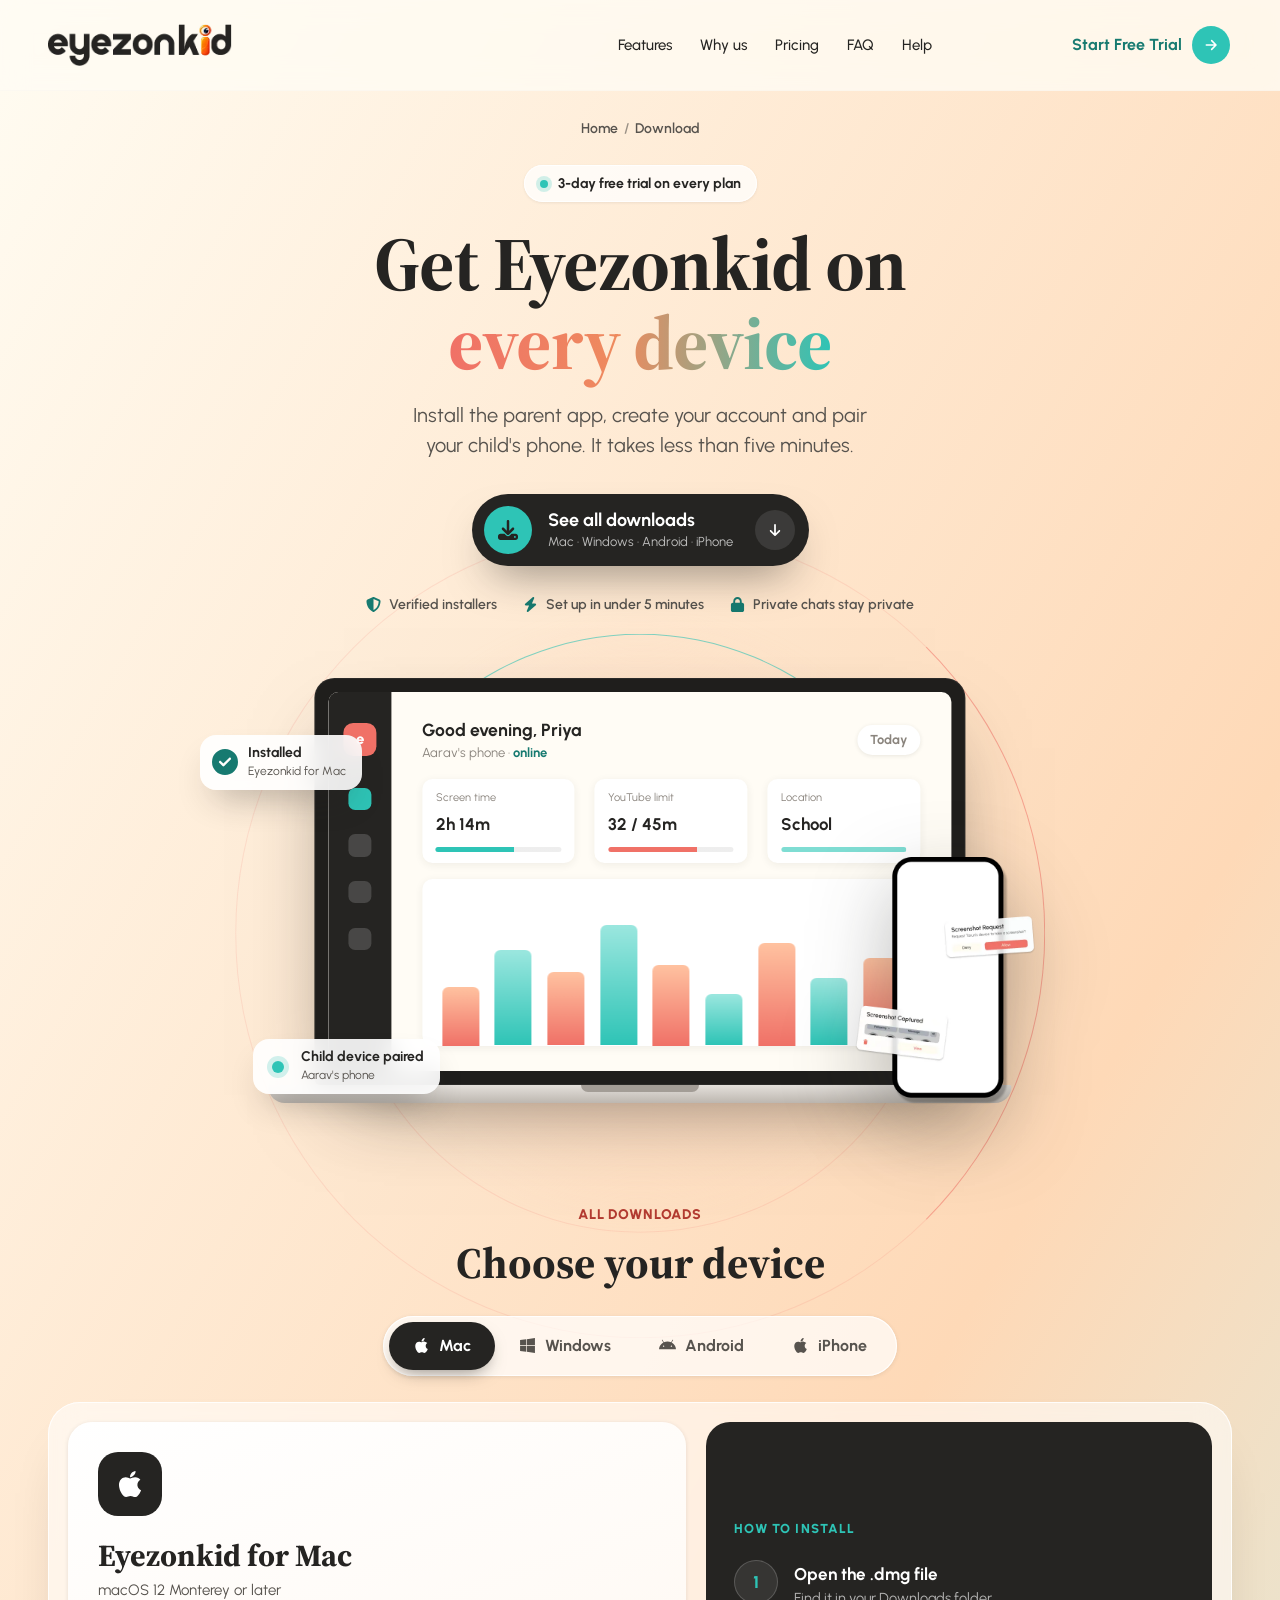
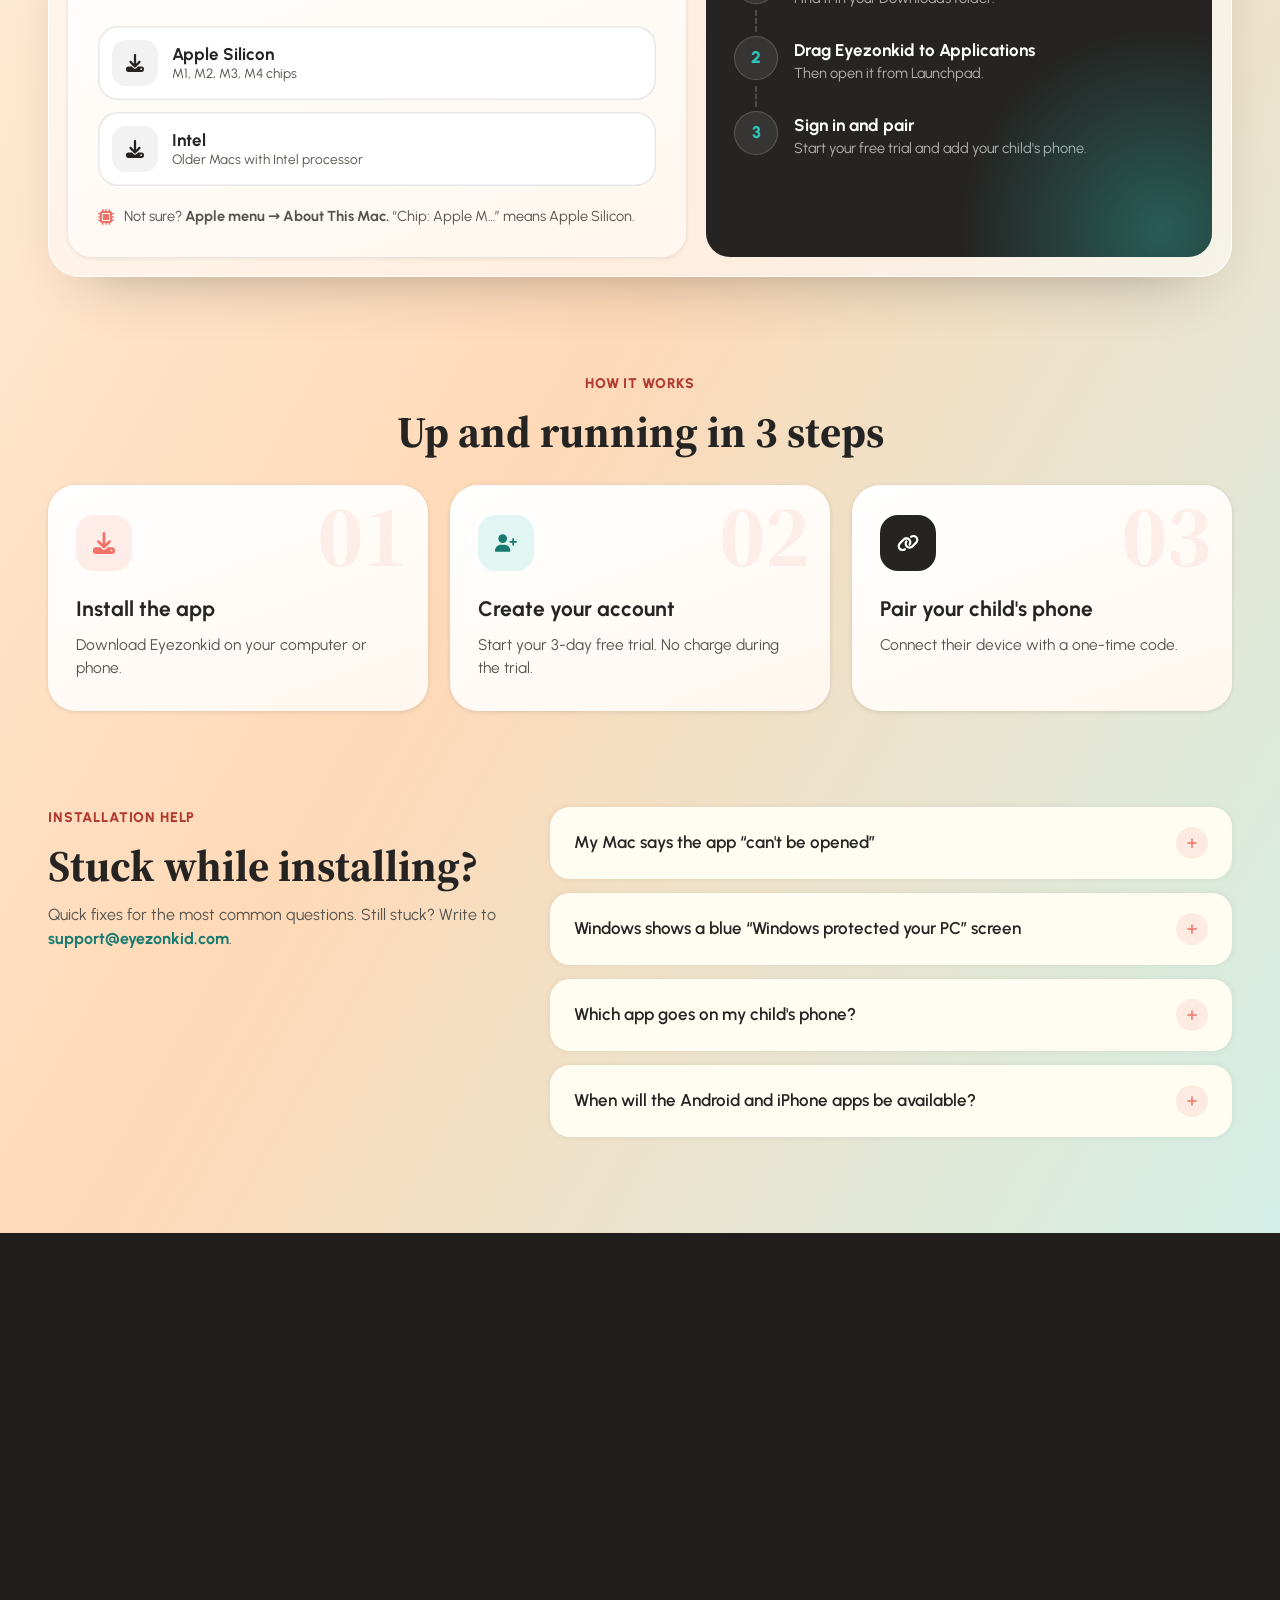
==== commit 85d61d62: "Download page v3: centred hero with smart download button, platform tabs with install steps" ====
--- a/download/index.html
+++ b/download/index.html
@@ -24,8 +24,8 @@
 <meta name="twitter:image" content="https://eyezonkid.com/og-image.jpg">
 <link rel="preload" href="/fonts/urbanist.woff2" as="font" type="font/woff2" crossorigin>
 <link rel="preload" href="/fonts/source-serif-4.woff2" as="font" type="font/woff2" crossorigin>
-<style>@font-face{font-family:'Urbanist';font-style:normal;font-weight:400 800;font-display:swap;src:url(/fonts/urbanist.woff2) format('woff2')}@font-face{font-family:'Source Serif 4';font-style:normal;font-weight:500 700;font-display:swap;src:url(/fonts/source-serif-4.woff2) format('woff2')}:root{--ink:#252422;--teal:#2EC4B6;--teal-dark:#177A70;--coral:#F07167;--coral-text:#B23A30;--cream:#FFFCF2;--tan:#FED9B7;--mint:#CBF3F0;--white:#FFFFFF;--muted:#57534E;--font-body:'Urbanist',system-ui,-apple-system,'Segoe UI',Roboto,sans-serif;--font-display:'Source Serif 4',Georgia,'Times New Roman',serif;--container:1440px;--gutter:48px}*{box-sizing:border-box}html{scroll-behavior:smooth;overflow-x:clip;-webkit-text-size-adjust:100%}body{margin:0;font-family:var(--font-body);color:var(--ink);background:linear-gradient(120deg,var(--cream) 0%,var(--tan) 55%,var(--mint) 100%);-webkit-font-smoothing:antialiased;overflow-x:clip;line-height:1.5}a{color:inherit;text-decoration:none}img{max-width:100%;height:auto}:focus-visible{outline:2px solid var(--teal-dark);outline-offset:2px}.skip{position:absolute;left:-9999px;top:8px;z-index:100;background:var(--ink);color:#fff;padding:10px 16px;border-radius:999px}.skip:focus{left:16px}@media (prefers-reduced-motion:reduce){*{transition:none!important;animation:none!important;scroll-behavior:auto!important}}.wmk-navbar{display:flex;align-items:center;justify-content:space-between;width:100%;max-width:var(--container);margin:0 auto;padding:24px var(--gutter)}.wmk-navbar__logo{display:flex;line-height:1}.ezk-logo{font-family:var(--font-body);font-weight:800;font-size:30px;letter-spacing:-.02em;line-height:1;color:#3A3533;white-space:nowrap}.ezk-logo__i{color:var(--coral)}.ezk-logo--light{color:#fff;font-size:34px}.wmk-navbar__pill{display:flex;align-items:center;gap:120px}.wmk-navbar__links{display:flex;align-items:center;gap:28px}.wmk-navbar__link{font-weight:500;font-size:15px;white-space:nowrap;transition:color .2s ease}.wmk-navbar__link:hover,.wmk-navbar__link[aria-current="page"]{color:var(--teal-dark)}.wmk-navbar__cta{display:inline-flex;align-items:center;gap:10px;height:42px;padding:2px;border-radius:36px;transition:transform .2s ease}.wmk-navbar__cta-text{font-weight:700;font-size:16px;color:var(--teal-dark);white-space:nowrap}.wmk-navbar__cta-icon{display:inline-flex;align-items:center;justify-content:center;width:38px;height:38px;border-radius:50%;background:var(--teal);color:var(--ink);transition:transform .3s ease}.wmk-navbar__cta:hover{transform:translateY(-1px)}.wmk-navbar__cta:hover .wmk-navbar__cta-icon{transform:translateX(2px)}.wmk-navbar__burger{display:none;flex-direction:column;justify-content:center;gap:5px;width:44px;height:44px;background:none;border:0;cursor:pointer;padding:0}.wmk-navbar__burger span{display:block;width:22px;height:2px;background:var(--ink);margin:0 auto}.wmk-mobile-menu{display:none;flex-direction:column;gap:4px;padding:0 24px 16px}.wmk-mobile-menu.is-open{display:flex}.wmk-mobile-menu a{padding:12px 4px;font-weight:500;border-bottom:1px solid rgba(37,36,34,.08)}.wmk-mobile-menu__cta{color:var(--teal-dark);font-weight:700!important}@media (max-width:1024px){:root{--gutter:32px}.wmk-navbar{padding:20px var(--gutter)}.wmk-navbar__links{display:none}.wmk-navbar__pill{gap:0}.wmk-navbar__burger{display:flex}.ezk-logo{font-size:26px}}@media (max-width:560px){:root{--gutter:20px}.wmk-navbar__cta-text{display:none}}.pg-hero{max-width:var(--container);margin:0 auto;padding:40px var(--gutter) 56px}.crumbs{display:flex;flex-wrap:wrap;gap:6px;list-style:none;margin:0 0 28px;padding:0;font-size:14px;font-weight:600;color:var(--muted)}.crumbs li+li::before{content:"/";margin-right:6px;opacity:.6}.crumbs a:hover{color:var(--teal-dark)}.eyebrow{display:block;font-weight:800;font-size:14px;letter-spacing:.06em;text-transform:uppercase;color:var(--coral-text);margin:0 0 14px}.pg-hero__title{font-family:var(--font-display);font-weight:700;font-size:72px;line-height:1.1;margin:0;max-width:900px}.pg-hero__sub{font-weight:500;font-size:20px;line-height:1.45;color:var(--muted);margin:20px 0 0;max-width:680px}.badge{display:inline-flex;align-items:center;gap:6px;height:29px;padding:2px 12px 2px 2px;border-radius:92px;background:rgba(37,36,34,.06);font-size:13px;font-weight:700;margin-top:28px}.badge__dot{display:inline-flex;align-items:center;justify-content:center;width:25px;height:25px;border-radius:50%;background:var(--ink);color:#fff;font-size:11px;font-weight:800}@media (max-width:1024px){.pg-hero{padding:24px var(--gutter) 40px}.pg-hero__title{font-size:clamp(36px,7vw,56px)}.pg-hero__sub{font-size:18px}}.pg-main{max-width:var(--container);margin:0 auto;padding:0 var(--gutter) 96px}.card{background:var(--cream);border-radius:24px;box-shadow:0 0 6px rgba(68,66,66,.06),0 1px 3px rgba(68,66,66,.08)}.legal{display:grid;grid-template-columns:280px minmax(0,1fr);gap:48px;align-items:start}.toc{position:sticky;top:24px;padding:24px}.toc__title{font-weight:800;font-size:13px;letter-spacing:.06em;text-transform:uppercase;color:var(--muted);margin:0 0 12px}.toc ol{list-style:none;margin:0;padding:0;counter-reset:t;display:flex;flex-direction:column;gap:2px}.toc li{counter-increment:t}.toc a{display:flex;gap:10px;padding:8px 10px;border-radius:10px;font-size:15px;font-weight:500;line-height:1.35;transition:background-color .2s ease,color .2s ease}.toc a::before{content:counter(t,decimal-leading-zero);font-weight:700;font-size:12px;color:var(--coral-text);padding-top:2px}.toc a:hover{background:rgba(46,196,182,.12);color:var(--teal-dark)}.prose{padding:48px 56px}.prose section{scroll-margin-top:24px}.prose section+section{margin-top:44px;padding-top:44px;border-top:1px solid rgba(37,36,34,.08)}.prose h2{font-family:var(--font-display);font-weight:700;font-size:32px;line-height:1.2;margin:0 0 16px}.prose h3{font-weight:700;font-size:19px;margin:24px 0 8px}.prose p,.prose li{font-weight:500;font-size:17px;line-height:1.65;color:#3F3C39}.prose p{margin:0 0 14px}.prose ul{margin:0 0 14px;padding-left:22px}.prose li{margin-bottom:6px}.prose li::marker{color:var(--coral)}.prose a{color:var(--teal-dark);font-weight:600;text-decoration:underline;text-underline-offset:3px}.prose strong{color:var(--ink)}.callout{display:flex;gap:14px;padding:20px 22px;border-radius:16px;background:rgba(203,243,240,.6);margin:0 0 28px}.callout p{margin:0!important}.callout__icon{flex:0 0 28px;height:28px;border-radius:50%;background:var(--teal);display:flex;align-items:center;justify-content:center;color:var(--ink)}.tbl{width:100%;border-collapse:collapse;margin:8px 0 18px;font-size:15px}.tbl th,.tbl td{text-align:left;padding:12px 14px;border-bottom:1px solid rgba(37,36,34,.08);vertical-align:top;line-height:1.5}.tbl th{font-weight:800;font-size:13px;text-transform:uppercase;letter-spacing:.04em;color:var(--muted)}.tbl-wrap{overflow-x:auto}@media (max-width:1024px){.legal{grid-template-columns:1fr;gap:24px}.toc{position:static}.prose{padding:32px 24px}.prose h2{font-size:26px}.prose p,.prose li{font-size:16px}}.faq-wrap{display:grid;grid-template-columns:320px minmax(0,1fr);gap:64px;align-items:start}.faq-nav{position:sticky;top:24px;display:flex;flex-direction:column;gap:8px}.faq-nav a{display:flex;justify-content:space-between;align-items:center;padding:14px 18px;border-radius:14px;font-weight:600;font-size:16px;background:rgba(255,255,255,.45);transition:background-color .2s ease}.faq-nav a:hover{background:var(--cream)}.faq-nav small{font-weight:700;font-size:12px;color:var(--muted)}.faq-group{scroll-margin-top:24px}.faq-group+.faq-group{margin-top:56px}.faq-group__title{font-family:var(--font-display);font-weight:700;font-size:36px;line-height:1.15;margin:0 0 24px}.qa-list{display:flex;flex-direction:column;gap:16px}.qa{border-radius:16px;background:var(--cream);box-shadow:0 0 6px rgba(68,66,66,.06)}.qa summary{list-style:none;display:flex;align-items:center;justify-content:space-between;gap:24px;padding:24px 28px;cursor:pointer;font-weight:600;font-size:20px;line-height:1.3;color:#3A3A3C}.qa summary::-webkit-details-marker{display:none}.qa summary::after{content:"";flex:0 0 18px;height:18px;background:linear-gradient(var(--coral),var(--coral)) center/18px 2px no-repeat,linear-gradient(var(--coral),var(--coral)) center/2px 18px no-repeat;transition:transform .3s ease}.qa[open] summary::after{background:linear-gradient(var(--coral),var(--coral)) center/18px 2px no-repeat;transform:rotate(180deg)}.qa__a{padding:0 28px 24px}.qa__a p{margin:0 0 10px;font-weight:500;font-size:18px;line-height:1.55;color:var(--muted)}.qa__a p:last-child{margin:0}.qa__a a{color:var(--teal-dark);font-weight:600;text-decoration:underline;text-underline-offset:3px}@media (max-width:1024px){.faq-wrap{grid-template-columns:1fr;gap:32px}.faq-nav{position:static;flex-direction:row;flex-wrap:wrap}.faq-nav a{padding:10px 14px;font-size:15px;gap:8px}.faq-group__title{font-size:28px}.qa summary{font-size:17px;padding:20px 22px}.qa__a{padding:0 22px 20px}.qa__a p{font-size:16px}}.search{position:relative;max-width:640px;margin-top:32px}.search input{width:100%;height:60px;padding:0 24px 0 56px;border-radius:999px;border:1.5px solid rgba(37,36,34,.12);background:var(--cream);font:500 18px var(--font-body);color:var(--ink);box-shadow:0 8px 24px rgba(37,36,34,.06)}.search input::placeholder{color:#6E6A66}.search input:focus{outline:none;border-color:var(--teal-dark);box-shadow:0 0 0 4px rgba(46,196,182,.2)}.search svg{position:absolute;left:22px;top:50%;transform:translateY(-50%);color:var(--muted)}.topics{display:grid;grid-template-columns:repeat(3,minmax(0,1fr));gap:24px}.topic{display:flex;flex-direction:column;gap:10px;padding:32px;border-radius:24px;background:var(--cream);box-shadow:0 0 6px rgba(68,66,66,.06);transition:transform .2s ease,box-shadow .3s ease}.topic:hover{transform:translateY(-2px);box-shadow:0 14px 32px rgba(37,36,34,.08)}.topic__icon{width:52px;height:52px;border-radius:16px;display:flex;align-items:center;justify-content:center;background:var(--tan);color:var(--ink);margin-bottom:8px}.topic:nth-child(3n+2) .topic__icon{background:var(--mint)}.topic:nth-child(3n+3) .topic__icon{background:#FFD9D5}.topic h2{font-family:var(--font-display);font-weight:700;font-size:24px;line-height:1.2;margin:0}.topic p{margin:0;font-weight:500;font-size:16px;color:var(--muted)}.topic__more{margin-top:auto;padding-top:8px;font-weight:700;font-size:15px;color:var(--teal-dark)}.help-sec{margin-top:80px;scroll-margin-top:24px}.help-sec__head{display:flex;flex-wrap:wrap;justify-content:space-between;align-items:end;gap:16px;margin-bottom:28px}.help-sec__title{font-family:var(--font-display);font-weight:700;font-size:44px;line-height:1.1;margin:0}.help-grid{display:grid;align-items:start;grid-template-columns:repeat(2,minmax(0,1fr));gap:16px}.help-grid .qa summary{font-size:18px}.steps{margin:0;padding-left:22px}.steps li{font-weight:500;font-size:17px;line-height:1.55;color:var(--muted);margin-bottom:6px}.steps li::marker{color:var(--coral-text);font-weight:800}.contact{display:grid;grid-template-columns:repeat(3,minmax(0,1fr));gap:24px}.contact__card{padding:32px;border-radius:24px;background:var(--ink);color:#fff;display:flex;flex-direction:column;gap:8px}.contact__card h3{margin:0;font-weight:700;font-size:15px;color:rgba(255,255,255,.72);text-transform:uppercase;letter-spacing:.06em}.contact__card a,.contact__card p{margin:0;font-weight:700;font-size:21px;color:#fff;word-break:break-word}.contact__card small{font-size:15px;color:rgba(255,255,255,.72);font-weight:500}.no-results{display:none;padding:24px;border-radius:16px;background:var(--cream);font-weight:600}@media (max-width:1100px){.topics,.contact{grid-template-columns:1fr 1fr}.help-grid{grid-template-columns:1fr}.help-sec__title{font-size:32px}}@media (max-width:640px){.topics,.contact{grid-template-columns:1fr}.topic,.contact__card{padding:24px}}.cta-band{margin-top:96px;padding:56px;border-radius:36px;background:var(--ink);color:#fff;display:flex;flex-wrap:wrap;align-items:center;justify-content:space-between;gap:32px;position:relative;overflow:hidden}.cta-band::after{content:"";position:absolute;right:-120px;bottom:-160px;width:420px;height:420px;border-radius:50%;background:radial-gradient(circle,rgba(46,196,182,.55) 0%,rgba(254,217,183,.2) 45%,rgba(37,36,34,0) 70%);pointer-events:none}.cta-band h2{font-family:var(--font-display);font-weight:700;font-size:44px;line-height:1.1;margin:0;max-width:560px}.cta-band p{margin:12px 0 0;font-weight:500;font-size:18px;color:rgba(255,255,255,.78);max-width:520px}.btn{position:relative;z-index:1;display:inline-flex;align-items:center;gap:16px;height:54px;padding:3px 3px 3px 24px;border-radius:36px;background:var(--cream);color:var(--ink);font-weight:700;font-size:19px;white-space:nowrap;transition:transform .2s ease}.btn span{display:inline-flex;align-items:center;justify-content:center;width:48px;height:48px;border-radius:50%;background:var(--teal);color:var(--ink);transition:transform .3s ease}.btn:hover{transform:translateY(-1px)}.btn:hover span{transform:translateX(3px)}@media (max-width:1024px){.cta-band{padding:36px 28px;border-radius:28px}.cta-band h2{font-size:32px}}.wmk-footer{position:relative;overflow:hidden;width:100%;background:#211F1D;color:#fff}.wmk-footer::before{content:"";position:absolute;left:0;right:0;bottom:0;height:70%;background:linear-gradient(90deg,rgba(255,191,133,.65) 1.68%,rgba(254,217,183,.55) 32.5%,rgba(71,255,238,.6) 100%);-webkit-mask-image:linear-gradient(to top,rgba(0,0,0,.7),transparent);mask-image:linear-gradient(to top,rgba(0,0,0,.7),transparent);opacity:.3;pointer-events:none}.wmk-footer__inner{position:relative;z-index:1;max-width:var(--container);margin:0 auto;padding:48px clamp(24px,5.8vw,48px) 32px;display:flex;flex-wrap:wrap;justify-content:space-between;gap:40px}.wmk-footer__brand{width:543px;max-width:100%;display:flex;flex-direction:column;justify-content:space-between;gap:32px}.wmk-footer__brand-top{display:flex;flex-direction:column;gap:24px}.wmk-footer__logo{display:flex}.wmk-footer__tagline{font-weight:400;font-size:16px;line-height:24px;letter-spacing:.3px;margin:0}.wmk-footer__stores{display:flex;align-items:center;gap:24px;flex-wrap:wrap}.wmk-footer__store-btn{display:inline-flex;align-items:center;gap:10px;height:48px;padding:0 18px;border-radius:23px;background:#FFF5E5;color:var(--ink)}.wmk-footer__store-text{display:flex;flex-direction:column;line-height:1.15}.wmk-footer__store-eyebrow{font-size:11px;font-weight:500;color:#57534E}.wmk-footer__store-name{font-size:15px;font-weight:700}.wmk-footer__links{display:flex;gap:48px}.wmk-footer__col{display:flex;flex-direction:column;gap:14px}.wmk-footer__col-title{font-weight:700;font-size:16px;color:rgba(255,255,255,.66);margin:0 0 4px;white-space:nowrap}.wmk-footer__col a{font-weight:500;font-size:16px;white-space:nowrap;padding:2px 0;transition:color .2s ease}.wmk-footer__col a:hover,.wmk-footer__col a[aria-current="page"]{color:var(--teal)}.wmk-footer__contact{display:flex;flex-direction:column;gap:24px;width:220px;max-width:100%}.wmk-footer__address{font-style:normal;font-weight:500;font-size:15px;line-height:1.5;color:rgba(255,255,255,.8);text-align:right;margin:0}.wmk-footer__phone{display:block;font-weight:700;font-size:18px;text-align:right;margin:0}.wmk-footer__email{display:block;font-weight:500;font-size:14px;color:rgba(255,255,255,.72);text-align:right;margin:4px 0 0}.wmk-footer__contact-btn{align-self:flex-end;display:inline-flex;align-items:center;justify-content:center;padding:10px 24px;border-radius:999px;background:var(--teal);color:var(--ink);font-weight:600;font-size:15px;transition:background-color .3s ease}.wmk-footer__contact-btn:hover{background:#fff}.wmk-footer__bottom-inner{position:relative;z-index:1;max-width:var(--container);margin:0 auto;padding:16px clamp(24px,5.8vw,48px) 28px;display:flex;align-items:center;justify-content:space-between;flex-wrap:wrap;gap:8px}.wmk-footer__bottom-inner span{font-weight:500;font-size:13px;color:rgba(255,255,255,.66)}@media (max-width:1100px){.wmk-footer__inner{gap:32px;padding:40px 32px 28px}.wmk-footer__brand,.wmk-footer__contact{width:100%}.wmk-footer__links{width:100%;justify-content:flex-start}.wmk-footer__address,.wmk-footer__phone,.wmk-footer__email{text-align:left}.wmk-footer__contact-btn{align-self:flex-start}.wmk-footer__bottom-inner{padding:12px 32px 24px;flex-direction:column;align-items:flex-start}}.sr-only{position:absolute!important;width:1px;height:1px;padding:0;margin:-1px;overflow:hidden;clip:rect(0,0,0,0);white-space:nowrap;border:0}.pg-hero__sub a,.no-results a{color:var(--teal-dark);font-weight:700;text-decoration:underline;text-underline-offset:3px}[hidden]{display:none!important}.help-sec,.faq-group,.prose section,.wmk-footer,.cta-band{content-visibility:auto;contain-intrinsic-size:auto 500px}.wmk-navbar .wmk-navbar__cta{position:relative;isolation:isolate;padding:2px 2px 2px 20px;background:transparent;box-shadow:none;transition:transform .3s ease}.wmk-navbar .wmk-navbar__cta::before{content:"";position:absolute;z-index:-1;top:2px;right:2px;width:38px;height:38px;border-radius:36px;background:#2EC4B6;transition:width .5s cubic-bezier(.65,0,.35,1),height .5s cubic-bezier(.65,0,.35,1),top .5s cubic-bezier(.65,0,.35,1),right .5s cubic-bezier(.65,0,.35,1)}.wmk-navbar .wmk-navbar__cta:hover::before,.wmk-navbar .wmk-navbar__cta:focus-visible::before{top:0;right:0;width:100%;height:100%;box-shadow:0 8px 20px rgba(46,196,182,.30)}.wmk-navbar .wmk-navbar__cta:hover,.wmk-navbar .wmk-navbar__cta:focus-visible{background:transparent;box-shadow:none;transform:translateY(-1px)}.wmk-navbar .wmk-navbar__cta-text{transition:color .45s ease}.wmk-navbar .wmk-navbar__cta:hover .wmk-navbar__cta-text,.wmk-navbar .wmk-navbar__cta:focus-visible .wmk-navbar__cta-text{color:var(--ink)}.wmk-navbar .wmk-navbar__cta-icon{background:transparent;color:#FFFFFF}.wmk-navbar .wmk-navbar__cta:hover .wmk-navbar__cta-icon{background:transparent;color:#FFFFFF;transform:translateX(2px)}.del-box{margin:8px 0 0;padding:24px 26px;border-radius:20px;background:#FFF4EF;border:1px solid rgba(240,113,103,.25)}.del-box ul{margin:0 0 18px}.del-box h3{margin:0 0 8px!important}.del-box>p{margin:0 0 22px!important}.del-box .btn,.prose .del-box .btn{background:#252422;color:#fff;font-size:17px;height:50px;text-decoration:none}.del-box .btn span{width:44px;height:44px;background:#F07167;color:#fff}.del-box .btn:hover{box-shadow:0 10px 24px rgba(240,113,103,.28)}.del-box__note{margin:14px 0 0!important;font-size:15px!important;color:var(--muted)}.ezk-logo-img{display:block;height:42px;width:auto}@media (max-width:1024px){.ezk-logo-img{height:36px}}.wmk-navbar{position:sticky;top:0;z-index:60;background:rgba(255,252,245,.82);-webkit-backdrop-filter:blur(14px) saturate(140%);backdrop-filter:blur(14px) saturate(140%);box-shadow:0 0 0 100vmax rgba(255,252,245,.82),0 1px 0 100vmax rgba(37,36,34,.07);clip-path:inset(0 -100vmax -1px)}.wmk-navbar .wmk-navbar__cta:hover,.wmk-navbar .wmk-navbar__cta:focus-visible{transform:none;box-shadow:none}.wmk-navbar .wmk-navbar__cta:hover::before,.wmk-navbar .wmk-navbar__cta:focus-visible::before{box-shadow:none}@media (max-width:600px){.wmk-navbar{gap:8px}.wmk-navbar .ezk-logo-img{height:32px}.wmk-navbar .wmk-navbar__cta{padding:2px}.wmk-navbar .wmk-navbar__cta-text{display:none}}.dlx-hero{max-width:var(--container);margin:0 auto;padding:32px var(--gutter) 40px;display:grid;grid-template-columns:1.05fr .95fr;gap:40px;align-items:center}.dlx-hero .crumbs{margin-bottom:22px}.dlx-pill{display:inline-flex;align-items:center;gap:10px;padding:6px 14px 6px 8px;border-radius:999px;background:rgba(255,255,255,.7);box-shadow:0 1px 3px rgba(37,36,34,.08);font-size:13px;font-weight:700;color:var(--muted)}.dlx-pill__icons{display:inline-flex;gap:4px}.dlx-pill__icons svg{width:26px;height:26px;padding:6px;border-radius:50%;background:var(--ink);color:#fff}.dlx-title{font-family:var(--font-display);font-weight:700;font-size:clamp(38px,5vw,66px);line-height:1.05;margin:20px 0 18px;letter-spacing:-.01em}.dlx-title span{background:linear-gradient(90deg,#F07167,#E8875C 45%,#2EC4B6);-webkit-background-clip:text;background-clip:text;color:transparent}.dlx-sub{font-size:clamp(17px,1.5vw,20px);color:var(--muted);max-width:540px;margin:0}.dlx-detect{display:flex;align-items:center;gap:16px;flex-wrap:wrap;margin-top:32px;padding:14px;border-radius:24px;background:rgba(255,255,255,.78);-webkit-backdrop-filter:blur(14px);backdrop-filter:blur(14px);box-shadow:0 18px 40px -22px rgba(37,36,34,.4),inset 0 1px 0 #fff;width:fit-content;max-width:100%}.dlx-detect__icon{flex:0 0 52px;height:52px;border-radius:16px;display:grid;place-items:center;background:var(--ink);color:#fff}.dlx-detect__icon svg{width:24px;height:24px}.dlx-detect__text{display:flex;flex-direction:column;margin-right:6px}.dlx-detect__text span{font-size:13px;color:var(--muted)}.dlx-detect__text strong{font-size:18px;line-height:1.25}.dlx-other{display:inline-flex;align-items:center;gap:6px;margin:14px 0 0 6px;font-weight:700;font-size:14px;color:var(--teal-dark)}.dlx-other .dlx-i{width:12px;height:12px}.dlx-meta{list-style:none;margin:30px 0 0;padding:0;display:flex;flex-wrap:wrap;gap:10px 22px;font-size:14px;font-weight:600;color:var(--muted)}.dlx-meta li{display:flex;align-items:center;gap:8px}.dlx-meta .dlx-i{width:15px;height:15px;color:var(--teal-dark)}.dlx-i{width:16px;height:16px;flex:none}.dlx-chk{width:18px;height:18px;flex:none;color:var(--teal-dark)}.dlx-btn{position:relative;isolation:isolate;overflow:hidden;display:inline-flex;align-items:center;justify-content:center;gap:10px;height:50px;padding:0 24px;border-radius:999px;background:var(--ink);color:#fff;font-weight:700;font-size:15px;white-space:nowrap;cursor:pointer;transition:color .45s ease}.dlx-btn::before{content:"";position:absolute;inset:0;z-index:-1;background:var(--teal);transform:scaleX(0);transform-origin:left;transition:transform .5s cubic-bezier(.65,0,.35,1)}.dlx-btn:hover::before,.dlx-btn:focus-visible::before{transform:scaleX(1)}.dlx-btn:hover,.dlx-btn:focus-visible{color:var(--ink)}.dlx-btn--hero{height:54px;padding:0 26px;font-size:16px;background:var(--teal);color:var(--ink)}.dlx-btn--hero::before{background:var(--ink)}.dlx-btn--hero:hover,.dlx-btn--hero:focus-visible{color:#fff}.dlx-btn.is-soon{background:rgba(37,36,34,.08);color:var(--muted);cursor:default}.dlx-btn.is-soon::before{display:none}.dlx-visual{position:relative;aspect-ratio:1/0.92;max-width:600px;width:100%;margin-left:auto}.dlx-ring{position:absolute;left:50%;top:48%;border-radius:50%;transform:translate(-50%,-50%);border:1.5px solid rgba(240,113,103,.16)}.dlx-ring--1{width:100%;aspect-ratio:1;border-right-color:rgba(240,113,103,.5);animation:dlxSpin 14s linear infinite}.dlx-ring--2{width:74%;aspect-ratio:1;border-top-color:rgba(46,196,182,.55);animation:dlxSpin 10s linear infinite reverse}.dlx-ring--3{width:48%;aspect-ratio:1;background:radial-gradient(circle,rgba(254,217,183,.9),rgba(254,217,183,0) 70%);border:0}@keyframes dlxSpin{to{transform:translate(-50%,-50%) rotate(-360deg)}}.dlx-laptop{position:absolute;left:2%;top:18%;width:78%}.dlx-laptop__screen{aspect-ratio:16/10;padding:3%;border-radius:18px 18px 4px 4px;background:#1f1e1c;box-shadow:0 30px 60px -25px rgba(37,36,34,.55)}.dlx-laptop__base{height:16px;margin:0 -6%;border-radius:0 0 18px 18px;background:linear-gradient(180deg,#d8d4cf,#b9b4ae);box-shadow:0 18px 30px -18px rgba(37,36,34,.6)}.dlx-laptop__base::after{content:"";display:block;width:18%;height:6px;margin:0 auto;border-radius:0 0 8px 8px;background:#a19b94}.dlx-ui{display:flex;height:100%;border-radius:8px;overflow:hidden;background:#FFFCF5}.dlx-ui__side{flex:0 0 13%;background:#252422;display:flex;flex-direction:column;align-items:center;gap:10%;padding-top:14%}.dlx-ui__side i{width:38%;aspect-ratio:1;border-radius:30%;background:rgba(255,255,255,.18)}.dlx-ui__side i.on{background:#2EC4B6}.dlx-ui__main{flex:1;padding:5% 6%;display:flex;flex-direction:column;gap:7%;font-size:clamp(7px,1vw,12px)}.dlx-ui__head b{display:block;font-size:1.25em}.dlx-ui__head span{color:#8a847d}.dlx-ui__row{display:grid;grid-template-columns:1fr 1fr;gap:6%}.dlx-ui__stat{padding:7% 8%;border-radius:10px;background:#fff;box-shadow:0 2px 8px rgba(37,36,34,.08)}.dlx-ui__stat small{display:block;color:#8a847d;font-size:.85em}.dlx-ui__stat b{display:block;font-size:1.35em;margin:3% 0 6%}.dlx-ui__stat em{display:block;height:5px;border-radius:5px;background:linear-gradient(90deg,var(--c,#2EC4B6) var(--w),rgba(37,36,34,.08) var(--w))}.dlx-ui__bars{flex:1;display:flex;align-items:flex-end;gap:5%;padding:4% 4% 0;border-radius:10px;background:#fff;box-shadow:0 2px 8px rgba(37,36,34,.08)}.dlx-ui__bars i{flex:1;height:var(--h);border-radius:5px 5px 0 0;background:linear-gradient(180deg,#FFB38A,#F07167)}.dlx-phone{position:absolute;right:0;bottom:2%;width:36%;height:auto;filter:drop-shadow(0 30px 40px rgba(37,36,34,.3));animation:dlxFloat 6s ease-in-out infinite}@keyframes dlxFloat{50%{transform:translateY(-10px)}}.dlx-float{position:absolute;display:flex;align-items:center;gap:8px;padding:10px 16px;border-radius:14px;background:rgba(255,255,255,.88);-webkit-backdrop-filter:blur(10px);backdrop-filter:blur(10px);box-shadow:0 14px 30px -14px rgba(37,36,34,.4);font-size:14px;font-weight:700;animation:dlxFloat 7s ease-in-out infinite}.dlx-float--a{left:0;top:6%}.dlx-float--b{left:12%;bottom:6%;animation-delay:-3s}.dlx-dot{width:10px;height:10px;border-radius:50%;background:#2EC4B6;box-shadow:0 0 0 4px rgba(46,196,182,.25)}.dlx-main{padding-top:24px}.dlx-group{margin-top:56px}.dlx-group__head{margin-bottom:26px}.dlx-group__head--c{text-align:center}.dlx-h2{font-family:var(--font-display);font-weight:700;font-size:clamp(28px,3vw,42px);line-height:1.15;margin:8px 0 0}.dlx-grid{display:grid;gap:22px}.dlx-grid--3{grid-template-columns:repeat(3,1fr)}.dlx-grid--2{grid-template-columns:repeat(2,1fr)}.dlx-card{position:relative;display:flex;flex-direction:column;padding:28px;border-radius:28px;background:linear-gradient(160deg,#FFFFFF 0%,#FFF7EF 100%);box-shadow:0 1px 4px rgba(68,66,66,.16);transition:transform .45s cubic-bezier(.22,1,.36,1),box-shadow .45s ease}.dlx-card:hover{transform:translateY(-5px);box-shadow:0 22px 44px -22px rgba(37,36,34,.4)}.dlx-card.is-rec{background:linear-gradient(#FFFFFF,#FFFFFF) padding-box,linear-gradient(135deg,#2EC4B6,#F07167) border-box;border:2px solid transparent;box-shadow:0 24px 50px -24px rgba(46,196,182,.6)}.dlx-card__badge{position:absolute;top:-13px;left:28px;padding:5px 12px;border-radius:999px;font-size:12px;font-weight:800;background:linear-gradient(90deg,#2EC4B6,#7FDDD3);color:var(--ink);box-shadow:0 6px 14px -6px rgba(46,196,182,.8)}.dlx-card__top{display:flex;align-items:center;justify-content:space-between;gap:12px}.dlx-card__icon{width:60px;height:60px;border-radius:18px;display:grid;place-items:center;background:var(--ink);color:#fff}.dlx-card__icon svg{width:28px;height:28px}.dlx-card__icon--mob{background:linear-gradient(135deg,#F07167,#FFB38A)}.dlx-card__tag{padding:6px 12px;border-radius:999px;font-size:13px;font-weight:700;background:rgba(37,36,34,.06)}.dlx-card__name{font-family:var(--font-display);font-weight:700;font-size:28px;margin:22px 0 6px}.dlx-card__req{margin:0 0 24px;font-size:15px;color:var(--muted);flex:1}.dlx-card .dlx-btn{align-self:flex-start}.dlx-card.is-rec .dlx-btn{background:var(--teal);color:var(--ink)}.dlx-card.is-rec .dlx-btn::before{background:var(--ink)}.dlx-card.is-rec .dlx-btn:hover{color:#fff}.dlx-card--mob{flex-direction:column}.dlx-store{position:relative;align-self:flex-start;display:inline-flex;align-items:center;gap:12px;height:56px;padding:0 20px 0 16px;border-radius:14px;background:#111;color:#fff;transition:transform .3s ease,box-shadow .3s ease}.dlx-store:hover{transform:translateY(-2px);box-shadow:0 12px 24px -12px rgba(0,0,0,.6)}.dlx-store__ico{width:24px;height:24px}.dlx-store__txt{display:flex;flex-direction:column;line-height:1.1}.dlx-store__txt small{font-size:10px;letter-spacing:.04em;opacity:.8}.dlx-store__txt b{font-size:18px}.dlx-store.is-soon{opacity:.45;cursor:default;transform:none;box-shadow:none}.dlx-soon{position:absolute;top:-10px;right:-12px;padding:3px 9px;border-radius:999px;font-size:11px;font-weight:800;background:#F07167;color:#fff;opacity:1}.dlx-store.is-soon .dlx-soon{opacity:1}.dlx-note{display:flex;gap:12px;align-items:flex-start;margin:22px 0 0;padding:16px 20px;border-radius:18px;background:rgba(255,255,255,.6);font-size:15px;color:var(--muted)}.dlx-note .dlx-i{width:18px;height:18px;margin-top:2px;color:var(--coral)}.dlx-steps{margin-top:90px}.dlx-steps ol{list-style:none;margin:0;padding:0;display:grid;grid-template-columns:repeat(3,1fr);gap:22px;position:relative}.dlx-steps ol::before{content:"";position:absolute;left:16%;right:16%;top:36px;border-top:2px dashed rgba(240,113,103,.35)}.dlx-steps li{position:relative;text-align:center;padding:0 12px}.dlx-steps__icon{position:relative;z-index:1;width:72px;height:72px;margin:0 auto 16px;border-radius:50%;display:grid;place-items:center;background:#fff;color:var(--coral);box-shadow:0 12px 26px -12px rgba(240,113,103,.6),0 0 0 8px rgba(255,255,255,.5)}.dlx-steps__icon .dlx-i{width:24px;height:24px}.dlx-steps__n{font-size:13px;font-weight:800;letter-spacing:.08em;text-transform:uppercase;color:var(--coral-text)}.dlx-steps h3{font-size:21px;margin:6px 0 8px}.dlx-steps p{margin:0 auto;max-width:300px;color:var(--muted);font-size:15px}.dlx-help{margin-top:90px;display:grid;grid-template-columns:.8fr 1.2fr;gap:48px;align-items:start}.dlx-help__sub{color:var(--muted);margin:12px 0 0}.dlx-help__sub a{color:var(--teal-dark);font-weight:700}.dlx-faq{display:grid;gap:14px}.dlx-faq details{border-radius:18px;background:#FFFCF2;box-shadow:0 0 6px rgba(68,66,66,.08)}.dlx-faq summary{display:flex;align-items:center;justify-content:space-between;gap:16px;padding:20px 24px;font-weight:600;font-size:17px;cursor:pointer;list-style:none}.dlx-faq summary::-webkit-details-marker{display:none}.dlx-faq summary span{flex:none;width:30px;height:30px;border-radius:50%;display:grid;place-items:center;background:rgba(240,113,103,.12);color:var(--coral);transition:transform .3s ease}.dlx-faq__plus{width:12px;height:12px}.dlx-faq details[open] summary span{transform:rotate(45deg)}.dlx-faq p{margin:0;padding:0 24px 22px;color:var(--muted);font-size:15.5px}.dlx-toast{position:fixed;left:50%;bottom:24px;z-index:80;display:flex;align-items:center;gap:10px;max-width:calc(100% - 32px);padding:14px 20px;border-radius:16px;background:var(--ink);color:#fff;font-size:15px;box-shadow:0 16px 40px -14px rgba(0,0,0,.5);transform:translate(-50%,20px);opacity:0;transition:transform .35s ease,opacity .35s ease}.dlx-toast.is-in{transform:translate(-50%,0);opacity:1}.dlx-toast .dlx-chk{color:var(--teal)}.dlx-toast a{color:var(--teal);text-decoration:underline}@media (max-width:1100px){.dlx-hero{grid-template-columns:1fr}.dlx-visual{margin:0 auto;max-width:520px}.dlx-grid--3{grid-template-columns:1fr 1fr}.dlx-help{grid-template-columns:1fr;gap:24px}}@media (max-width:760px){.dlx-grid--3,.dlx-grid--2{grid-template-columns:1fr}.dlx-steps ol{grid-template-columns:1fr;gap:34px}.dlx-steps ol::before{display:none}}@media (max-width:560px){.dlx-hero{padding:20px 20px 24px}.dlx-detect{width:100%;flex-direction:column;align-items:stretch;text-align:center}.dlx-detect__icon{margin:0 auto}.dlx-detect__text{margin:0}.dlx-btn--hero,.dlx-card .dlx-btn{width:100%;align-self:stretch}.dlx-float{font-size:12px;padding:8px 12px}}@media (prefers-reduced-motion:reduce){.dlx-ring,.dlx-phone,.dlx-float{animation:none}}</style>
-<script type="application/ld+json">{"@context":"https://schema.org","@graph":[{"@type":"WebPage","@id":"https://eyezonkid.com/download/#webpage","url":"https://eyezonkid.com/download/","name":"Download Eyezonkid – Mac, Windows, Android & iPhone","description":"Download the Eyezonkid parental control app for Mac (Apple Silicon & Intel), Windows, Android and iPhone. Start with a 3-day free trial.","inLanguage":"en-IN","isPartOf":{"@id":"https://eyezonkid.com/#website"},"publisher":{"@id":"https://eyezonkid.com/#organization"},"dateModified":"2026-10-08","breadcrumb":{"@id":"https://eyezonkid.com/download/#breadcrumb"}},{"@type":"BreadcrumbList","@id":"https://eyezonkid.com/download/#breadcrumb","itemListElement":[{"@type":"ListItem","position":1,"name":"Home","item":"https://eyezonkid.com/"},{"@type":"ListItem","position":2,"name":"Download","item":"https://eyezonkid.com/download/"}]},{"@type":"Organization","@id":"https://eyezonkid.com/#organization","name":"Eyezonkid","url":"https://eyezonkid.com/","email":"info@eyezonkid.com","telephone":"+91-9650459807","contactPoint":{"@type":"ContactPoint","contactType":"customer support","email":"support@eyezonkid.com","telephone":"+91-9650459807","areaServed":"IN","availableLanguage":["en","hi"]}}]}</script>
+<style>@font-face{font-family:'Urbanist';font-style:normal;font-weight:400 800;font-display:swap;src:url(/fonts/urbanist.woff2) format('woff2')}@font-face{font-family:'Source Serif 4';font-style:normal;font-weight:500 700;font-display:swap;src:url(/fonts/source-serif-4.woff2) format('woff2')}:root{--ink:#252422;--teal:#2EC4B6;--teal-dark:#177A70;--coral:#F07167;--coral-text:#B23A30;--cream:#FFFCF2;--tan:#FED9B7;--mint:#CBF3F0;--white:#FFFFFF;--muted:#57534E;--font-body:'Urbanist',system-ui,-apple-system,'Segoe UI',Roboto,sans-serif;--font-display:'Source Serif 4',Georgia,'Times New Roman',serif;--container:1440px;--gutter:48px}*{box-sizing:border-box}html{scroll-behavior:smooth;overflow-x:clip;-webkit-text-size-adjust:100%}body{margin:0;font-family:var(--font-body);color:var(--ink);background:linear-gradient(120deg,var(--cream) 0%,var(--tan) 55%,var(--mint) 100%);-webkit-font-smoothing:antialiased;overflow-x:clip;line-height:1.5}a{color:inherit;text-decoration:none}img{max-width:100%;height:auto}:focus-visible{outline:2px solid var(--teal-dark);outline-offset:2px}.skip{position:absolute;left:-9999px;top:8px;z-index:100;background:var(--ink);color:#fff;padding:10px 16px;border-radius:999px}.skip:focus{left:16px}@media (prefers-reduced-motion:reduce){*{transition:none!important;animation:none!important;scroll-behavior:auto!important}}.wmk-navbar{display:flex;align-items:center;justify-content:space-between;width:100%;max-width:var(--container);margin:0 auto;padding:24px var(--gutter)}.wmk-navbar__logo{display:flex;line-height:1}.ezk-logo{font-family:var(--font-body);font-weight:800;font-size:30px;letter-spacing:-.02em;line-height:1;color:#3A3533;white-space:nowrap}.ezk-logo__i{color:var(--coral)}.ezk-logo--light{color:#fff;font-size:34px}.wmk-navbar__pill{display:flex;align-items:center;gap:120px}.wmk-navbar__links{display:flex;align-items:center;gap:28px}.wmk-navbar__link{font-weight:500;font-size:15px;white-space:nowrap;transition:color .2s ease}.wmk-navbar__link:hover,.wmk-navbar__link[aria-current="page"]{color:var(--teal-dark)}.wmk-navbar__cta{display:inline-flex;align-items:center;gap:10px;height:42px;padding:2px;border-radius:36px;transition:transform .2s ease}.wmk-navbar__cta-text{font-weight:700;font-size:16px;color:var(--teal-dark);white-space:nowrap}.wmk-navbar__cta-icon{display:inline-flex;align-items:center;justify-content:center;width:38px;height:38px;border-radius:50%;background:var(--teal);color:var(--ink);transition:transform .3s ease}.wmk-navbar__cta:hover{transform:translateY(-1px)}.wmk-navbar__cta:hover .wmk-navbar__cta-icon{transform:translateX(2px)}.wmk-navbar__burger{display:none;flex-direction:column;justify-content:center;gap:5px;width:44px;height:44px;background:none;border:0;cursor:pointer;padding:0}.wmk-navbar__burger span{display:block;width:22px;height:2px;background:var(--ink);margin:0 auto}.wmk-mobile-menu{display:none;flex-direction:column;gap:4px;padding:0 24px 16px}.wmk-mobile-menu.is-open{display:flex}.wmk-mobile-menu a{padding:12px 4px;font-weight:500;border-bottom:1px solid rgba(37,36,34,.08)}.wmk-mobile-menu__cta{color:var(--teal-dark);font-weight:700!important}@media (max-width:1024px){:root{--gutter:32px}.wmk-navbar{padding:20px var(--gutter)}.wmk-navbar__links{display:none}.wmk-navbar__pill{gap:0}.wmk-navbar__burger{display:flex}.ezk-logo{font-size:26px}}@media (max-width:560px){:root{--gutter:20px}.wmk-navbar__cta-text{display:none}}.pg-hero{max-width:var(--container);margin:0 auto;padding:40px var(--gutter) 56px}.crumbs{display:flex;flex-wrap:wrap;gap:6px;list-style:none;margin:0 0 28px;padding:0;font-size:14px;font-weight:600;color:var(--muted)}.crumbs li+li::before{content:"/";margin-right:6px;opacity:.6}.crumbs a:hover{color:var(--teal-dark)}.eyebrow{display:block;font-weight:800;font-size:14px;letter-spacing:.06em;text-transform:uppercase;color:var(--coral-text);margin:0 0 14px}.pg-hero__title{font-family:var(--font-display);font-weight:700;font-size:72px;line-height:1.1;margin:0;max-width:900px}.pg-hero__sub{font-weight:500;font-size:20px;line-height:1.45;color:var(--muted);margin:20px 0 0;max-width:680px}.badge{display:inline-flex;align-items:center;gap:6px;height:29px;padding:2px 12px 2px 2px;border-radius:92px;background:rgba(37,36,34,.06);font-size:13px;font-weight:700;margin-top:28px}.badge__dot{display:inline-flex;align-items:center;justify-content:center;width:25px;height:25px;border-radius:50%;background:var(--ink);color:#fff;font-size:11px;font-weight:800}@media (max-width:1024px){.pg-hero{padding:24px var(--gutter) 40px}.pg-hero__title{font-size:clamp(36px,7vw,56px)}.pg-hero__sub{font-size:18px}}.pg-main{max-width:var(--container);margin:0 auto;padding:0 var(--gutter) 96px}.card{background:var(--cream);border-radius:24px;box-shadow:0 0 6px rgba(68,66,66,.06),0 1px 3px rgba(68,66,66,.08)}.legal{display:grid;grid-template-columns:280px minmax(0,1fr);gap:48px;align-items:start}.toc{position:sticky;top:24px;padding:24px}.toc__title{font-weight:800;font-size:13px;letter-spacing:.06em;text-transform:uppercase;color:var(--muted);margin:0 0 12px}.toc ol{list-style:none;margin:0;padding:0;counter-reset:t;display:flex;flex-direction:column;gap:2px}.toc li{counter-increment:t}.toc a{display:flex;gap:10px;padding:8px 10px;border-radius:10px;font-size:15px;font-weight:500;line-height:1.35;transition:background-color .2s ease,color .2s ease}.toc a::before{content:counter(t,decimal-leading-zero);font-weight:700;font-size:12px;color:var(--coral-text);padding-top:2px}.toc a:hover{background:rgba(46,196,182,.12);color:var(--teal-dark)}.prose{padding:48px 56px}.prose section{scroll-margin-top:24px}.prose section+section{margin-top:44px;padding-top:44px;border-top:1px solid rgba(37,36,34,.08)}.prose h2{font-family:var(--font-display);font-weight:700;font-size:32px;line-height:1.2;margin:0 0 16px}.prose h3{font-weight:700;font-size:19px;margin:24px 0 8px}.prose p,.prose li{font-weight:500;font-size:17px;line-height:1.65;color:#3F3C39}.prose p{margin:0 0 14px}.prose ul{margin:0 0 14px;padding-left:22px}.prose li{margin-bottom:6px}.prose li::marker{color:var(--coral)}.prose a{color:var(--teal-dark);font-weight:600;text-decoration:underline;text-underline-offset:3px}.prose strong{color:var(--ink)}.callout{display:flex;gap:14px;padding:20px 22px;border-radius:16px;background:rgba(203,243,240,.6);margin:0 0 28px}.callout p{margin:0!important}.callout__icon{flex:0 0 28px;height:28px;border-radius:50%;background:var(--teal);display:flex;align-items:center;justify-content:center;color:var(--ink)}.tbl{width:100%;border-collapse:collapse;margin:8px 0 18px;font-size:15px}.tbl th,.tbl td{text-align:left;padding:12px 14px;border-bottom:1px solid rgba(37,36,34,.08);vertical-align:top;line-height:1.5}.tbl th{font-weight:800;font-size:13px;text-transform:uppercase;letter-spacing:.04em;color:var(--muted)}.tbl-wrap{overflow-x:auto}@media (max-width:1024px){.legal{grid-template-columns:1fr;gap:24px}.toc{position:static}.prose{padding:32px 24px}.prose h2{font-size:26px}.prose p,.prose li{font-size:16px}}.faq-wrap{display:grid;grid-template-columns:320px minmax(0,1fr);gap:64px;align-items:start}.faq-nav{position:sticky;top:24px;display:flex;flex-direction:column;gap:8px}.faq-nav a{display:flex;justify-content:space-between;align-items:center;padding:14px 18px;border-radius:14px;font-weight:600;font-size:16px;background:rgba(255,255,255,.45);transition:background-color .2s ease}.faq-nav a:hover{background:var(--cream)}.faq-nav small{font-weight:700;font-size:12px;color:var(--muted)}.faq-group{scroll-margin-top:24px}.faq-group+.faq-group{margin-top:56px}.faq-group__title{font-family:var(--font-display);font-weight:700;font-size:36px;line-height:1.15;margin:0 0 24px}.qa-list{display:flex;flex-direction:column;gap:16px}.qa{border-radius:16px;background:var(--cream);box-shadow:0 0 6px rgba(68,66,66,.06)}.qa summary{list-style:none;display:flex;align-items:center;justify-content:space-between;gap:24px;padding:24px 28px;cursor:pointer;font-weight:600;font-size:20px;line-height:1.3;color:#3A3A3C}.qa summary::-webkit-details-marker{display:none}.qa summary::after{content:"";flex:0 0 18px;height:18px;background:linear-gradient(var(--coral),var(--coral)) center/18px 2px no-repeat,linear-gradient(var(--coral),var(--coral)) center/2px 18px no-repeat;transition:transform .3s ease}.qa[open] summary::after{background:linear-gradient(var(--coral),var(--coral)) center/18px 2px no-repeat;transform:rotate(180deg)}.qa__a{padding:0 28px 24px}.qa__a p{margin:0 0 10px;font-weight:500;font-size:18px;line-height:1.55;color:var(--muted)}.qa__a p:last-child{margin:0}.qa__a a{color:var(--teal-dark);font-weight:600;text-decoration:underline;text-underline-offset:3px}@media (max-width:1024px){.faq-wrap{grid-template-columns:1fr;gap:32px}.faq-nav{position:static;flex-direction:row;flex-wrap:wrap}.faq-nav a{padding:10px 14px;font-size:15px;gap:8px}.faq-group__title{font-size:28px}.qa summary{font-size:17px;padding:20px 22px}.qa__a{padding:0 22px 20px}.qa__a p{font-size:16px}}.search{position:relative;max-width:640px;margin-top:32px}.search input{width:100%;height:60px;padding:0 24px 0 56px;border-radius:999px;border:1.5px solid rgba(37,36,34,.12);background:var(--cream);font:500 18px var(--font-body);color:var(--ink);box-shadow:0 8px 24px rgba(37,36,34,.06)}.search input::placeholder{color:#6E6A66}.search input:focus{outline:none;border-color:var(--teal-dark);box-shadow:0 0 0 4px rgba(46,196,182,.2)}.search svg{position:absolute;left:22px;top:50%;transform:translateY(-50%);color:var(--muted)}.topics{display:grid;grid-template-columns:repeat(3,minmax(0,1fr));gap:24px}.topic{display:flex;flex-direction:column;gap:10px;padding:32px;border-radius:24px;background:var(--cream);box-shadow:0 0 6px rgba(68,66,66,.06);transition:transform .2s ease,box-shadow .3s ease}.topic:hover{transform:translateY(-2px);box-shadow:0 14px 32px rgba(37,36,34,.08)}.topic__icon{width:52px;height:52px;border-radius:16px;display:flex;align-items:center;justify-content:center;background:var(--tan);color:var(--ink);margin-bottom:8px}.topic:nth-child(3n+2) .topic__icon{background:var(--mint)}.topic:nth-child(3n+3) .topic__icon{background:#FFD9D5}.topic h2{font-family:var(--font-display);font-weight:700;font-size:24px;line-height:1.2;margin:0}.topic p{margin:0;font-weight:500;font-size:16px;color:var(--muted)}.topic__more{margin-top:auto;padding-top:8px;font-weight:700;font-size:15px;color:var(--teal-dark)}.help-sec{margin-top:80px;scroll-margin-top:24px}.help-sec__head{display:flex;flex-wrap:wrap;justify-content:space-between;align-items:end;gap:16px;margin-bottom:28px}.help-sec__title{font-family:var(--font-display);font-weight:700;font-size:44px;line-height:1.1;margin:0}.help-grid{display:grid;align-items:start;grid-template-columns:repeat(2,minmax(0,1fr));gap:16px}.help-grid .qa summary{font-size:18px}.steps{margin:0;padding-left:22px}.steps li{font-weight:500;font-size:17px;line-height:1.55;color:var(--muted);margin-bottom:6px}.steps li::marker{color:var(--coral-text);font-weight:800}.contact{display:grid;grid-template-columns:repeat(3,minmax(0,1fr));gap:24px}.contact__card{padding:32px;border-radius:24px;background:var(--ink);color:#fff;display:flex;flex-direction:column;gap:8px}.contact__card h3{margin:0;font-weight:700;font-size:15px;color:rgba(255,255,255,.72);text-transform:uppercase;letter-spacing:.06em}.contact__card a,.contact__card p{margin:0;font-weight:700;font-size:21px;color:#fff;word-break:break-word}.contact__card small{font-size:15px;color:rgba(255,255,255,.72);font-weight:500}.no-results{display:none;padding:24px;border-radius:16px;background:var(--cream);font-weight:600}@media (max-width:1100px){.topics,.contact{grid-template-columns:1fr 1fr}.help-grid{grid-template-columns:1fr}.help-sec__title{font-size:32px}}@media (max-width:640px){.topics,.contact{grid-template-columns:1fr}.topic,.contact__card{padding:24px}}.cta-band{margin-top:96px;padding:56px;border-radius:36px;background:var(--ink);color:#fff;display:flex;flex-wrap:wrap;align-items:center;justify-content:space-between;gap:32px;position:relative;overflow:hidden}.cta-band::after{content:"";position:absolute;right:-120px;bottom:-160px;width:420px;height:420px;border-radius:50%;background:radial-gradient(circle,rgba(46,196,182,.55) 0%,rgba(254,217,183,.2) 45%,rgba(37,36,34,0) 70%);pointer-events:none}.cta-band h2{font-family:var(--font-display);font-weight:700;font-size:44px;line-height:1.1;margin:0;max-width:560px}.cta-band p{margin:12px 0 0;font-weight:500;font-size:18px;color:rgba(255,255,255,.78);max-width:520px}.btn{position:relative;z-index:1;display:inline-flex;align-items:center;gap:16px;height:54px;padding:3px 3px 3px 24px;border-radius:36px;background:var(--cream);color:var(--ink);font-weight:700;font-size:19px;white-space:nowrap;transition:transform .2s ease}.btn span{display:inline-flex;align-items:center;justify-content:center;width:48px;height:48px;border-radius:50%;background:var(--teal);color:var(--ink);transition:transform .3s ease}.btn:hover{transform:translateY(-1px)}.btn:hover span{transform:translateX(3px)}@media (max-width:1024px){.cta-band{padding:36px 28px;border-radius:28px}.cta-band h2{font-size:32px}}.wmk-footer{position:relative;overflow:hidden;width:100%;background:#211F1D;color:#fff}.wmk-footer::before{content:"";position:absolute;left:0;right:0;bottom:0;height:70%;background:linear-gradient(90deg,rgba(255,191,133,.65) 1.68%,rgba(254,217,183,.55) 32.5%,rgba(71,255,238,.6) 100%);-webkit-mask-image:linear-gradient(to top,rgba(0,0,0,.7),transparent);mask-image:linear-gradient(to top,rgba(0,0,0,.7),transparent);opacity:.3;pointer-events:none}.wmk-footer__inner{position:relative;z-index:1;max-width:var(--container);margin:0 auto;padding:48px clamp(24px,5.8vw,48px) 32px;display:flex;flex-wrap:wrap;justify-content:space-between;gap:40px}.wmk-footer__brand{width:543px;max-width:100%;display:flex;flex-direction:column;justify-content:space-between;gap:32px}.wmk-footer__brand-top{display:flex;flex-direction:column;gap:24px}.wmk-footer__logo{display:flex}.wmk-footer__tagline{font-weight:400;font-size:16px;line-height:24px;letter-spacing:.3px;margin:0}.wmk-footer__stores{display:flex;align-items:center;gap:24px;flex-wrap:wrap}.wmk-footer__store-btn{display:inline-flex;align-items:center;gap:10px;height:48px;padding:0 18px;border-radius:23px;background:#FFF5E5;color:var(--ink)}.wmk-footer__store-text{display:flex;flex-direction:column;line-height:1.15}.wmk-footer__store-eyebrow{font-size:11px;font-weight:500;color:#57534E}.wmk-footer__store-name{font-size:15px;font-weight:700}.wmk-footer__links{display:flex;gap:48px}.wmk-footer__col{display:flex;flex-direction:column;gap:14px}.wmk-footer__col-title{font-weight:700;font-size:16px;color:rgba(255,255,255,.66);margin:0 0 4px;white-space:nowrap}.wmk-footer__col a{font-weight:500;font-size:16px;white-space:nowrap;padding:2px 0;transition:color .2s ease}.wmk-footer__col a:hover,.wmk-footer__col a[aria-current="page"]{color:var(--teal)}.wmk-footer__contact{display:flex;flex-direction:column;gap:24px;width:220px;max-width:100%}.wmk-footer__address{font-style:normal;font-weight:500;font-size:15px;line-height:1.5;color:rgba(255,255,255,.8);text-align:right;margin:0}.wmk-footer__phone{display:block;font-weight:700;font-size:18px;text-align:right;margin:0}.wmk-footer__email{display:block;font-weight:500;font-size:14px;color:rgba(255,255,255,.72);text-align:right;margin:4px 0 0}.wmk-footer__contact-btn{align-self:flex-end;display:inline-flex;align-items:center;justify-content:center;padding:10px 24px;border-radius:999px;background:var(--teal);color:var(--ink);font-weight:600;font-size:15px;transition:background-color .3s ease}.wmk-footer__contact-btn:hover{background:#fff}.wmk-footer__bottom-inner{position:relative;z-index:1;max-width:var(--container);margin:0 auto;padding:16px clamp(24px,5.8vw,48px) 28px;display:flex;align-items:center;justify-content:space-between;flex-wrap:wrap;gap:8px}.wmk-footer__bottom-inner span{font-weight:500;font-size:13px;color:rgba(255,255,255,.66)}@media (max-width:1100px){.wmk-footer__inner{gap:32px;padding:40px 32px 28px}.wmk-footer__brand,.wmk-footer__contact{width:100%}.wmk-footer__links{width:100%;justify-content:flex-start}.wmk-footer__address,.wmk-footer__phone,.wmk-footer__email{text-align:left}.wmk-footer__contact-btn{align-self:flex-start}.wmk-footer__bottom-inner{padding:12px 32px 24px;flex-direction:column;align-items:flex-start}}.sr-only{position:absolute!important;width:1px;height:1px;padding:0;margin:-1px;overflow:hidden;clip:rect(0,0,0,0);white-space:nowrap;border:0}.pg-hero__sub a,.no-results a{color:var(--teal-dark);font-weight:700;text-decoration:underline;text-underline-offset:3px}[hidden]{display:none!important}.help-sec,.faq-group,.prose section,.wmk-footer,.cta-band{content-visibility:auto;contain-intrinsic-size:auto 500px}.wmk-navbar .wmk-navbar__cta{position:relative;isolation:isolate;padding:2px 2px 2px 20px;background:transparent;box-shadow:none;transition:transform .3s ease}.wmk-navbar .wmk-navbar__cta::before{content:"";position:absolute;z-index:-1;top:2px;right:2px;width:38px;height:38px;border-radius:36px;background:#2EC4B6;transition:width .5s cubic-bezier(.65,0,.35,1),height .5s cubic-bezier(.65,0,.35,1),top .5s cubic-bezier(.65,0,.35,1),right .5s cubic-bezier(.65,0,.35,1)}.wmk-navbar .wmk-navbar__cta:hover::before,.wmk-navbar .wmk-navbar__cta:focus-visible::before{top:0;right:0;width:100%;height:100%;box-shadow:0 8px 20px rgba(46,196,182,.30)}.wmk-navbar .wmk-navbar__cta:hover,.wmk-navbar .wmk-navbar__cta:focus-visible{background:transparent;box-shadow:none;transform:translateY(-1px)}.wmk-navbar .wmk-navbar__cta-text{transition:color .45s ease}.wmk-navbar .wmk-navbar__cta:hover .wmk-navbar__cta-text,.wmk-navbar .wmk-navbar__cta:focus-visible .wmk-navbar__cta-text{color:var(--ink)}.wmk-navbar .wmk-navbar__cta-icon{background:transparent;color:#FFFFFF}.wmk-navbar .wmk-navbar__cta:hover .wmk-navbar__cta-icon{background:transparent;color:#FFFFFF;transform:translateX(2px)}.del-box{margin:8px 0 0;padding:24px 26px;border-radius:20px;background:#FFF4EF;border:1px solid rgba(240,113,103,.25)}.del-box ul{margin:0 0 18px}.del-box h3{margin:0 0 8px!important}.del-box>p{margin:0 0 22px!important}.del-box .btn,.prose .del-box .btn{background:#252422;color:#fff;font-size:17px;height:50px;text-decoration:none}.del-box .btn span{width:44px;height:44px;background:#F07167;color:#fff}.del-box .btn:hover{box-shadow:0 10px 24px rgba(240,113,103,.28)}.del-box__note{margin:14px 0 0!important;font-size:15px!important;color:var(--muted)}.ezk-logo-img{display:block;height:42px;width:auto}@media (max-width:1024px){.ezk-logo-img{height:36px}}.wmk-navbar{position:sticky;top:0;z-index:60;background:rgba(255,252,245,.82);-webkit-backdrop-filter:blur(14px) saturate(140%);backdrop-filter:blur(14px) saturate(140%);box-shadow:0 0 0 100vmax rgba(255,252,245,.82),0 1px 0 100vmax rgba(37,36,34,.07);clip-path:inset(0 -100vmax -1px)}.wmk-navbar .wmk-navbar__cta:hover,.wmk-navbar .wmk-navbar__cta:focus-visible{transform:none;box-shadow:none}.wmk-navbar .wmk-navbar__cta:hover::before,.wmk-navbar .wmk-navbar__cta:focus-visible::before{box-shadow:none}@media (max-width:600px){.wmk-navbar{gap:8px}.wmk-navbar .ezk-logo-img{height:32px}.wmk-navbar .wmk-navbar__cta{padding:2px}.wmk-navbar .wmk-navbar__cta-text{display:none}}.dl3-i{width:16px;height:16px;flex:none}.dl3-hero{position:relative;max-width:var(--container);margin:0 auto;padding:28px var(--gutter) 0;text-align:center}.dl3-hero .crumbs{justify-content:center;margin-bottom:26px}.dl3-hero__in{position:relative;z-index:2;max-width:820px;margin:0 auto}.dl3-pill{display:inline-flex;align-items:center;gap:10px;padding:8px 16px;border-radius:999px;background:rgba(255,255,255,.75);box-shadow:0 1px 3px rgba(37,36,34,.08),inset 0 0 0 1px rgba(255,255,255,.9);font-size:14px;font-weight:700;color:var(--ink)}.dl3-pill__dot{width:8px;height:8px;border-radius:50%;background:var(--teal);box-shadow:0 0 0 4px rgba(46,196,182,.22);animation:dl3Pulse 2.4s ease-in-out infinite}@keyframes dl3Pulse{50%{box-shadow:0 0 0 8px rgba(46,196,182,0)}}.dl3-title{font-family:var(--font-display);font-weight:700;font-size:clamp(40px,6vw,76px);line-height:1.04;letter-spacing:-.015em;margin:22px 0 18px}.dl3-title__grad{background:linear-gradient(90deg,#F07167 0%,#EE8B5E 45%,#2EC4B6 100%);-webkit-background-clip:text;background-clip:text;color:transparent}.dl3-sub{font-size:clamp(17px,1.6vw,20px);color:var(--muted);max-width:560px;margin:0 auto;text-wrap:balance}.dl3-cta{display:flex;flex-direction:column;align-items:center;gap:14px;margin-top:34px}.dl3-main{position:relative;isolation:isolate;overflow:hidden;display:inline-flex;align-items:center;gap:16px;min-height:72px;padding:12px 14px 12px 12px;border-radius:999px;background:var(--ink);color:#fff;text-align:left;box-shadow:0 22px 44px -18px rgba(37,36,34,.55);transition:transform .35s cubic-bezier(.22,1,.36,1),box-shadow .35s ease}.dl3-main::before{content:"";position:absolute;inset:0;z-index:-1;background:linear-gradient(90deg,#177A70,#2EC4B6);transform:scaleX(0);transform-origin:left;transition:transform .55s cubic-bezier(.65,0,.35,1)}.dl3-main:hover{transform:translateY(-2px);box-shadow:0 28px 50px -18px rgba(23,122,112,.6)}.dl3-main:hover::before,.dl3-main:focus-visible::before{transform:scaleX(1)}.dl3-main__ico{width:48px;height:48px;border-radius:50%;display:grid;place-items:center;background:var(--teal);color:var(--ink);flex:none;transition:background .4s ease}.dl3-main:hover .dl3-main__ico{background:#fff}.dl3-main__ico svg{width:20px;height:20px}.dl3-main__txt{display:flex;flex-direction:column;line-height:1.2;padding-right:6px}.dl3-main__txt b{font-size:18px}.dl3-main__txt small{font-size:13px;opacity:.7;margin-top:2px}.dl3-main__arrow{width:40px;height:40px;border-radius:50%;display:grid;place-items:center;background:rgba(255,255,255,.1);flex:none}.dl3-main__arrow svg{width:14px;height:14px}.dl3-main.is-ready .dl3-main__arrow svg{transform:none}.dl3-main.is-soon{background:#fff;color:var(--ink);box-shadow:0 1px 4px rgba(68,66,66,.16)}.dl3-main.is-soon .dl3-main__ico{background:rgba(240,113,103,.14);color:var(--coral)}.dl3-main.is-soon .dl3-main__arrow{background:rgba(37,36,34,.06)}.dl3-main.is-soon::before{background:#FFF1E6}.dl3-alt{font-weight:700;font-size:15px;color:var(--teal-dark);text-decoration:underline;text-underline-offset:4px;text-decoration-color:rgba(23,122,112,.35)}.dl3-alt:hover{text-decoration-color:currentColor}.dl3-trust{list-style:none;margin:28px 0 0;padding:0;display:flex;justify-content:center;flex-wrap:wrap;gap:10px 26px;font-size:14px;font-weight:600;color:var(--muted)}.dl3-trust li{display:flex;align-items:center;gap:8px}.dl3-trust svg{width:15px;height:15px;color:var(--teal-dark)}.dl3-stage{position:relative;max-width:880px;margin:44px auto 0;aspect-ratio:16/8.6}.dl3-glow{position:absolute;left:50%;top:55%;width:70%;aspect-ratio:1;transform:translate(-50%,-50%);border-radius:50%;background:radial-gradient(circle,rgba(255,214,186,.95) 0%,rgba(255,214,186,.35) 45%,rgba(255,214,186,0) 70%);filter:blur(10px)}.dl3-ring{position:absolute;left:50%;top:58%;border-radius:50%;transform:translate(-50%,-50%);border:1.5px solid rgba(240,113,103,.14)}.dl3-ring--1{width:92%;aspect-ratio:1;border-right-color:rgba(240,113,103,.55);animation:dl3Spin 16s linear infinite}.dl3-ring--2{width:68%;aspect-ratio:1;border-top-color:rgba(46,196,182,.6);animation:dl3Spin 11s linear infinite reverse}@keyframes dl3Spin{to{transform:translate(-50%,-50%) rotate(-360deg)}}.dl3-laptop{position:absolute;left:50%;top:4%;width:74%;transform:translateX(-50%)}.dl3-laptop__screen{aspect-ratio:16/10;padding:2.2%;border-radius:20px 20px 6px 6px;background:#1f1e1c;box-shadow:0 40px 80px -30px rgba(37,36,34,.6),inset 0 0 0 1px rgba(255,255,255,.06)}.dl3-laptop__base{position:relative;height:18px;margin:0 -7%;border-radius:2px 2px 20px 20px;background:linear-gradient(180deg,#e4e0db,#bdb7b0);box-shadow:0 22px 34px -18px rgba(37,36,34,.55)}.dl3-laptop__base::after{content:"";position:absolute;left:50%;top:0;width:16%;height:7px;transform:translateX(-50%);border-radius:0 0 10px 10px;background:#a39d96}.dl3-ui{display:flex;height:100%;border-radius:10px;overflow:hidden;background:#FFFCF5;text-align:left}.dl3-ui__side{flex:0 0 10%;background:#252422;display:flex;flex-direction:column;align-items:center;gap:7%;padding-top:5%}.dl3-ui__logo{width:52%;aspect-ratio:1;border-radius:30%;display:grid;place-items:center;background:var(--coral);color:#fff;font-weight:800;font-size:clamp(9px,1.2vw,15px);margin-bottom:12%}.dl3-ui__side i{width:36%;aspect-ratio:1;border-radius:30%;background:rgba(255,255,255,.16)}.dl3-ui__side i.on{background:var(--teal)}.dl3-ui__main{flex:1;padding:4% 5%;display:flex;flex-direction:column;gap:5%;font-size:clamp(7px,1.05vw,13px);min-width:0}.dl3-ui__head{display:flex;align-items:center;justify-content:space-between}.dl3-ui__head b{display:block;font-size:1.35em}.dl3-ui__head span{color:#8a847d}.dl3-ui__head em{font-style:normal;color:var(--teal-dark);font-weight:700}.dl3-ui__chip{padding:.4em 1em;border-radius:999px;background:#fff;box-shadow:0 1px 4px rgba(37,36,34,.1);font-weight:700}.dl3-ui__row{display:grid;grid-template-columns:repeat(3,1fr);gap:4%}.dl3-ui__stat{padding:7% 9%;border-radius:10px;background:#fff;box-shadow:0 2px 8px rgba(37,36,34,.07)}.dl3-ui__stat small{display:block;color:#8a847d;font-size:.85em}.dl3-ui__stat b{display:block;font-size:1.3em;margin:4% 0 8%}.dl3-ui__stat i{display:block;height:5px;border-radius:5px;background:linear-gradient(90deg,var(--c,#2EC4B6) var(--w),rgba(37,36,34,.08) var(--w))}.dl3-ui__chart{flex:1;display:flex;align-items:flex-end;gap:3.5%;padding:4% 4% 0;border-radius:10px;background:#fff;box-shadow:0 2px 8px rgba(37,36,34,.07)}.dl3-ui__chart i{flex:1;height:var(--h);border-radius:6px 6px 0 0;background:linear-gradient(180deg,#FFC2A0,#F07167);transform-origin:bottom;animation:dl3Grow 1.2s cubic-bezier(.22,1,.36,1) both}.dl3-ui__chart i:nth-child(2n){background:linear-gradient(180deg,#9BE7DF,#2EC4B6);animation-delay:.08s}.dl3-ui__chart i:nth-child(3n){animation-delay:.16s}@keyframes dl3Grow{from{transform:scaleY(0)}}.dl3-phone{position:absolute;right:4%;bottom:-2%;width:22%;height:auto;filter:drop-shadow(0 30px 40px rgba(37,36,34,.32));animation:dl3Float 6s ease-in-out infinite}@keyframes dl3Float{50%{transform:translateY(-12px)}}.dl3-chip{position:absolute;z-index:3;display:flex;align-items:center;gap:10px;padding:10px 16px 10px 12px;border-radius:16px;background:rgba(255,255,255,.9);-webkit-backdrop-filter:blur(12px);backdrop-filter:blur(12px);box-shadow:0 18px 36px -16px rgba(37,36,34,.45);text-align:left;animation:dl3Float 7s ease-in-out infinite}.dl3-chip svg{width:26px;height:26px;color:var(--teal-dark)}.dl3-chip b{display:block;font-size:14px;line-height:1.2}.dl3-chip small{display:block;font-size:12px;color:var(--muted)}.dl3-chip--a{left:0;top:16%}.dl3-chip--b{left:6%;bottom:8%;animation-delay:-3.5s}.dl3-live{width:12px;height:12px;margin:0 7px;border-radius:50%;background:var(--teal);box-shadow:0 0 0 5px rgba(46,196,182,.22);animation:dl3Pulse 2.4s ease-in-out infinite}.dl3-body{padding-top:0}.dl3-head{margin-bottom:28px}.dl3-head--c{text-align:center}.dl3-h2{font-family:var(--font-display);font-weight:700;font-size:clamp(30px,3.4vw,46px);line-height:1.12;margin:8px 0 0}.dl3-pick{position:relative;z-index:2;margin-top:72px;scroll-margin-top:100px}.dl3-pick .dl3-head{text-align:center}.dl3-tabs{position:relative;display:flex;width:fit-content;max-width:100%;margin:0 auto 26px;padding:6px;border-radius:999px;background:rgba(255,255,255,.7);box-shadow:inset 0 0 0 1px rgba(255,255,255,.9),0 1px 4px rgba(68,66,66,.12)}.dl3-tab{position:relative;z-index:1;display:inline-flex;align-items:center;justify-content:center;gap:9px;height:48px;padding:0 24px;border:0;border-radius:999px;background:none;font:inherit;font-weight:700;font-size:16px;color:var(--muted);cursor:pointer;transition:color .3s ease}.dl3-tab svg{width:17px;height:17px}.dl3-tab:hover{color:var(--ink)}.dl3-tab[aria-selected="true"]{color:#fff}.dl3-tabs__ink{position:absolute;left:0;top:6px;bottom:6px;width:0;border-radius:999px;background:var(--ink);box-shadow:0 8px 18px -8px rgba(37,36,34,.6);transition:transform .45s cubic-bezier(.22,1,.36,1),width .45s cubic-bezier(.22,1,.36,1)}.dl3-panel{display:grid;grid-template-columns:1.1fr .9fr;gap:20px;padding:20px;border-radius:32px;background:rgba(255,255,255,.55);-webkit-backdrop-filter:blur(16px);backdrop-filter:blur(16px);box-shadow:inset 0 0 0 1px rgba(255,255,255,.85),0 30px 60px -40px rgba(37,36,34,.45)}.dl3-panel[hidden]{display:none}.dl3-panel.is-in{animation:dl3In .5s cubic-bezier(.22,1,.36,1)}@keyframes dl3In{from{opacity:0;transform:translateY(12px)}}.dl3-panel__info{padding:30px;border-radius:24px;background:linear-gradient(160deg,#FFFFFF 0%,#FFF7EF 100%);box-shadow:0 1px 4px rgba(68,66,66,.14)}.dl3-panel__ico{width:64px;height:64px;border-radius:20px;display:grid;place-items:center;background:var(--ink);color:#fff}.dl3-panel__ico svg{width:30px;height:30px}.dl3-panel__ico--warm{background:linear-gradient(135deg,#F07167,#FFB38A)}.dl3-panel h3{font-family:var(--font-display);font-weight:700;font-size:clamp(26px,2.4vw,32px);line-height:1.15;margin:22px 0 6px}.dl3-panel__req{margin:0;color:var(--muted);font-size:15px}.dl3-choices{display:grid;gap:12px;margin-top:24px}.dl3-choice{position:relative;isolation:isolate;overflow:hidden;display:flex;align-items:center;gap:14px;padding:14px 18px 14px 14px;border-radius:20px;background:#fff;box-shadow:inset 0 0 0 1.5px rgba(37,36,34,.1);color:var(--ink);transition:box-shadow .3s ease,transform .3s ease,color .4s ease}.dl3-choice::before{content:"";position:absolute;inset:0;z-index:-1;background:var(--ink);transform:scaleX(0);transform-origin:left;transition:transform .5s cubic-bezier(.65,0,.35,1)}.dl3-choice:hover{color:#fff;transform:translateY(-2px)}.dl3-choice:hover::before,.dl3-choice:focus-visible::before{transform:scaleX(1)}.dl3-choice:hover .dl3-choice__txt small{color:rgba(255,255,255,.7)}.dl3-choice__ico{width:46px;height:46px;border-radius:14px;display:grid;place-items:center;background:rgba(37,36,34,.06);flex:none;transition:background .4s ease,color .4s ease}.dl3-choice:hover .dl3-choice__ico{background:var(--teal);color:var(--ink)}.dl3-choice__ico svg{width:18px;height:18px}.dl3-choice__txt{display:flex;flex-direction:column;line-height:1.25;flex:1;min-width:0}.dl3-choice__txt b{font-size:17px}.dl3-choice__txt small{font-size:13.5px;color:var(--muted);transition:color .4s ease}.dl3-choice__rec{display:none;padding:5px 11px;border-radius:999px;font-size:12px;font-weight:800;background:var(--teal);color:var(--ink);white-space:nowrap}.dl3-choice.is-rec{box-shadow:inset 0 0 0 2px var(--teal),0 18px 34px -20px rgba(46,196,182,.7)}.dl3-choice.is-rec .dl3-choice__ico{background:var(--teal);color:var(--ink)}.dl3-choice.is-rec .dl3-choice__rec{display:inline-block}.dl3-store{position:relative;display:inline-flex;align-items:center;gap:12px;width:fit-content;height:60px;padding:0 24px 0 18px;border-radius:16px;background:#111;color:#fff;transition:transform .3s ease,box-shadow .3s ease}.dl3-store:hover{transform:translateY(-2px);box-shadow:0 14px 26px -12px rgba(0,0,0,.6)}.dl3-store>svg{width:26px;height:26px}.dl3-store span{display:flex;flex-direction:column;line-height:1.1}.dl3-store small{font-size:10.5px;letter-spacing:.04em;opacity:.8}.dl3-store b{font-size:19px}.dl3-store.is-soon{background:#2b2a28;cursor:default;transform:none;box-shadow:none}.dl3-store.is-soon>svg,.dl3-store.is-soon span{opacity:.55}.dl3-store__flag{position:absolute;top:-9px;right:-10px;padding:3px 10px;border-radius:999px;font-style:normal;font-size:11px;font-weight:800;background:var(--coral);color:#fff;box-shadow:0 6px 12px -6px rgba(240,113,103,.9)}.dl3-hint,.dl3-soon{display:flex;gap:10px;align-items:flex-start;margin:20px 0 0;font-size:14.5px;color:var(--muted)}.dl3-hint svg,.dl3-soon svg{width:16px;height:16px;margin-top:3px;flex:none;color:var(--coral)}.dl3-soon[hidden]{display:none}.dl3-soon a{color:var(--teal-dark);font-weight:700;text-decoration:underline;text-underline-offset:3px}.dl3-how{list-style:none;margin:0;padding:30px 30px 30px 28px;counter-reset:h;display:flex;flex-direction:column;justify-content:center;gap:26px;border-radius:24px;background:var(--ink);color:#fff;position:relative;overflow:hidden}.dl3-how::after{content:"";position:absolute;right:-30%;bottom:-40%;width:80%;aspect-ratio:1;border-radius:50%;background:radial-gradient(circle,rgba(46,196,182,.35),rgba(46,196,182,0) 70%);pointer-events:none}.dl3-how .dl3-how__t{display:block;font-size:13px;font-weight:800;letter-spacing:.08em;text-transform:uppercase;color:var(--teal);margin-bottom:-4px}.dl3-how li.dl3-how__t::before,.dl3-how li.dl3-how__t::after{display:none}.dl3-how li:not(.dl3-how__t){position:relative;counter-increment:h;display:grid;grid-template-columns:44px 1fr;column-gap:16px;align-items:start}.dl3-how li:not(.dl3-how__t)::before{content:counter(h);grid-row:span 2;width:44px;height:44px;border-radius:50%;display:grid;place-items:center;font-weight:800;font-size:17px;background:rgba(255,255,255,.08);box-shadow:inset 0 0 0 1px rgba(255,255,255,.18);color:var(--teal)}.dl3-how li:not(:last-child)::after{content:"";position:absolute;left:21px;top:50px;bottom:-22px;border-left:2px dashed rgba(255,255,255,.18)}.dl3-how b{font-size:17px;padding-top:2px}.dl3-how span{font-size:14.5px;color:rgba(255,255,255,.66)}.dl3-flow{margin-top:96px}.dl3-flow__list{list-style:none;margin:0;padding:0;display:grid;grid-template-columns:repeat(3,1fr);gap:22px}.dl3-flow__list li{position:relative;overflow:hidden;padding:30px 28px 32px;border-radius:28px;background:linear-gradient(160deg,#FFFFFF 0%,#FFF7EF 100%);box-shadow:0 1px 4px rgba(68,66,66,.16);transition:transform .45s cubic-bezier(.22,1,.36,1),box-shadow .45s ease}.dl3-flow__list li:hover{transform:translateY(-5px);box-shadow:0 24px 44px -24px rgba(37,36,34,.4)}.dl3-flow__n{position:absolute;right:20px;top:6px;font-family:var(--font-display);font-weight:700;font-size:88px;line-height:1;color:rgba(240,113,103,.1)}.dl3-flow__ico{width:56px;height:56px;border-radius:18px;display:grid;place-items:center;background:rgba(240,113,103,.12);color:var(--coral)}.dl3-flow__list li:nth-child(2) .dl3-flow__ico{background:rgba(46,196,182,.14);color:var(--teal-dark)}.dl3-flow__list li:nth-child(3) .dl3-flow__ico{background:var(--ink);color:#fff}.dl3-flow__ico svg{width:22px;height:22px}.dl3-flow h3{font-size:21px;margin:22px 0 8px}.dl3-flow p{margin:0;color:var(--muted);font-size:15.5px}.dl3-help{margin-top:96px;display:grid;grid-template-columns:.8fr 1.2fr;gap:48px;align-items:start}.dl3-help__sub{color:var(--muted);margin:12px 0 0}.dl3-help__sub a{color:var(--teal-dark);font-weight:700}.dl3-faq{display:grid;gap:14px}.dl3-faq details{border-radius:20px;background:#FFFCF2;box-shadow:0 0 6px rgba(68,66,66,.08);transition:box-shadow .3s ease}.dl3-faq details[open]{box-shadow:0 14px 30px -18px rgba(37,36,34,.35)}.dl3-faq summary{display:flex;align-items:center;justify-content:space-between;gap:16px;padding:20px 24px;font-weight:600;font-size:17px;cursor:pointer;list-style:none}.dl3-faq summary::-webkit-details-marker{display:none}.dl3-faq summary span{flex:none;width:32px;height:32px;border-radius:50%;display:grid;place-items:center;background:rgba(240,113,103,.12);color:var(--coral);transition:transform .3s ease,background .3s ease,color .3s ease}.dl3-faq summary span svg{width:12px;height:12px}.dl3-faq details[open] summary span{transform:rotate(45deg);background:var(--coral);color:#fff}.dl3-faq p{margin:0;padding:0 24px 22px;color:var(--muted);font-size:15.5px}.dl3-toast{position:fixed;left:50%;bottom:24px;z-index:80;display:flex;align-items:center;gap:10px;max-width:calc(100% - 32px);padding:14px 20px;border-radius:16px;background:var(--ink);color:#fff;font-size:15px;box-shadow:0 16px 40px -14px rgba(0,0,0,.5);transform:translate(-50%,20px);opacity:0;transition:transform .35s ease,opacity .35s ease}.dl3-toast.is-in{transform:translate(-50%,0);opacity:1}.dl3-toast svg{width:18px;height:18px;flex:none;color:var(--teal)}.dl3-toast a{color:var(--teal);text-decoration:underline}@media (max-width:1000px){.dl3-panel{grid-template-columns:1fr}.dl3-help{grid-template-columns:1fr;gap:24px}.dl3-flow__list{grid-template-columns:1fr 1fr}.dl3-flow__list li:last-child{grid-column:1/-1}}@media (max-width:760px){.dl3-stage{aspect-ratio:16/11;margin-top:34px}.dl3-laptop{width:88%;top:6%}.dl3-phone{width:28%;right:0}.dl3-chip{padding:8px 12px 8px 10px}.dl3-chip b{font-size:12px}.dl3-chip small{display:none}.dl3-chip svg{width:20px;height:20px}.dl3-chip--a{top:2%}.dl3-chip--b{left:0;bottom:2%}.dl3-flow__list{grid-template-columns:1fr}.dl3-pick{margin-top:56px}.dl3-flow,.dl3-help{margin-top:72px}}@media (max-width:560px){.dl3-hero{padding:20px 20px 0}.dl3-cta{align-items:stretch}.dl3-main{border-radius:24px}.dl3-main__txt b{font-size:17px}.dl3-tabs{display:grid;grid-template-columns:1fr 1fr;width:100%;border-radius:24px;gap:4px}.dl3-tab{padding:0 10px;border-radius:18px}.dl3-tab[aria-selected="true"]{background:var(--ink)}.dl3-tabs__ink{display:none}.dl3-panel{padding:10px;border-radius:26px}.dl3-panel__info{padding:22px}.dl3-how{padding:24px 22px}.dl3-store{width:100%;justify-content:center}.dl3-trust{flex-direction:column;align-items:center;gap:8px}}@media (prefers-reduced-motion:reduce){.dl3-ring,.dl3-phone,.dl3-chip,.dl3-pill__dot,.dl3-live,.dl3-ui__chart i,.dl3-panel.is-in{animation:none}}</style>
+<script type="application/ld+json">{"@context":"https://schema.org","@graph":[{"@type":"WebPage","@id":"https://eyezonkid.com/download/#webpage","url":"https://eyezonkid.com/download/","name":"Download Eyezonkid – Mac, Windows, Android & iPhone","description":"Download the Eyezonkid parental control app for Mac (Apple Silicon & Intel), Windows, Android and iPhone. Start with a 3-day free trial.","inLanguage":"en-IN","isPartOf":{"@id":"https://eyezonkid.com/#website"},"publisher":{"@id":"https://eyezonkid.com/#organization"},"dateModified":"2026-10-10","breadcrumb":{"@id":"https://eyezonkid.com/download/#breadcrumb"}},{"@type":"BreadcrumbList","@id":"https://eyezonkid.com/download/#breadcrumb","itemListElement":[{"@type":"ListItem","position":1,"name":"Home","item":"https://eyezonkid.com/"},{"@type":"ListItem","position":2,"name":"Download","item":"https://eyezonkid.com/download/"}]},{"@type":"Organization","@id":"https://eyezonkid.com/#organization","name":"Eyezonkid","url":"https://eyezonkid.com/","email":"info@eyezonkid.com","telephone":"+91-9650459807","contactPoint":{"@type":"ContactPoint","contactType":"customer support","email":"support@eyezonkid.com","telephone":"+91-9650459807","areaServed":"IN","availableLanguage":["en","hi"]}}]}</script>
 </head>
 <body>
 <a class="skip" href="#main">Skip to content</a>
@@ -67,193 +67,259 @@
     <a href="/#pricing" class="wmk-mobile-menu__cta">Start Free Trial</a>
 </nav>
 <main id="main">
-<section class="dlx-hero">
-    <div class="dlx-hero__copy">
+<section class="dl3-hero">
+    <div class="dl3-hero__in">
         <nav aria-label="Breadcrumb"><ol class="crumbs"><li><a href="/">Home</a></li><li aria-current="page">Download</li></ol></nav>
-        <span class="dlx-pill"><span class="dlx-pill__icons"><svg class="" aria-hidden="true" focusable="false" fill="currentColor" xmlns="http://www.w3.org/2000/svg" viewBox="0 0 384 512"><path d="M318.7 268.7c-.2-36.7 16.4-64.4 50-84.8-18.8-26.9-47.2-41.7-84.7-44.6-35.5-2.8-74.3 20.7-88.5 20.7-15 0-49.4-19.7-76.4-19.7C63.3 141.2 4 184.8 4 273.5q0 39.3 14.4 81.2c12.8 36.7 59 126.7 107.2 125.2 25.2-.6 43-17.9 75.8-17.9 31.8 0 48.3 17.9 76.4 17.9 48.6-.7 90.4-82.5 102.6-119.3-65.2-30.7-61.7-90-61.7-91.9zm-56.6-164.2c27.3-32.4 24.8-61.9 24-72.5-24.1 1.4-52 16.4-67.9 34.9-17.5 19.8-27.8 44.3-25.6 71.9 26.1 2 49.9-11.4 69.5-34.3z"/></svg><svg class="" aria-hidden="true" focusable="false" fill="currentColor" xmlns="http://www.w3.org/2000/svg" viewBox="0 0 448 512"><path d="M0 93.7l183.6-25.3v177.4H0V93.7zm0 324.6l183.6 25.3V268.4H0v149.9zm203.8 28L448 480V268.4H203.8v177.9zm0-380.6v180.1H448V32L203.8 65.7z"/></svg><svg class="" aria-hidden="true" focusable="false" fill="currentColor" xmlns="http://www.w3.org/2000/svg" viewBox="0 0 576 512"><path d="M420.55,301.93a24,24,0,1,1,24-24,24,24,0,0,1-24,24m-265.1,0a24,24,0,1,1,24-24,24,24,0,0,1-24,24m273.7-144.48,47.94-83a10,10,0,1,0-17.27-10h0l-48.54,84.07a301.25,301.25,0,0,0-246.56,0L116.18,64.45a10,10,0,1,0-17.27,10h0l47.94,83C64.53,202.22,8.24,285.55,0,384H576c-8.24-98.45-64.54-181.78-146.85-226.55"/></svg></span>Mac · Windows · Android · iPhone</span>
-        <h1 class="dlx-title">Download Eyezonkid.<br><span>Protect every screen.</span></h1>
-        <p class="dlx-sub">Install the parent app on your computer or phone, then pair your child's device in minutes. Every plan starts with a 3-day free trial.</p>
-
-        <div class="dlx-detect" id="dl-detect">
-            <span class="dlx-detect__icon" id="dl-detect-icon"><svg class="dlx-i" aria-hidden="true" focusable="false" fill="currentColor" xmlns="http://www.w3.org/2000/svg" viewBox="0 0 512 512"><path d="M288 32c0-17.7-14.3-32-32-32s-32 14.3-32 32V274.7l-73.4-73.4c-12.5-12.5-32.8-12.5-45.3 0s-12.5 32.8 0 45.3l128 128c12.5 12.5 32.8 12.5 45.3 0l128-128c12.5-12.5 12.5-32.8 0-45.3s-32.8-12.5-45.3 0L288 274.7V32zM64 352c-35.3 0-64 28.7-64 64v32c0 35.3 28.7 64 64 64H448c35.3 0 64-28.7 64-64V416c0-35.3-28.7-64-64-64H346.5l-45.3 45.3c-25 25-65.5 25-90.5 0L165.5 352H64zm368 56a24 24 0 1 1 0 48 24 24 0 1 1 0-48z"/></svg></span>
-            <div class="dlx-detect__text">
-                <span id="dl-detect-label">Choose your device below</span>
-                <strong id="dl-detect-name">Get the right installer</strong>
-            </div>
-            <a class="dlx-btn dlx-btn--hero" id="dl-detect-btn" href="#platforms" rel="nofollow"><svg class="dlx-i" aria-hidden="true" focusable="false" fill="currentColor" xmlns="http://www.w3.org/2000/svg" viewBox="0 0 512 512"><path d="M288 32c0-17.7-14.3-32-32-32s-32 14.3-32 32V274.7l-73.4-73.4c-12.5-12.5-32.8-12.5-45.3 0s-12.5 32.8 0 45.3l128 128c12.5 12.5 32.8 12.5 45.3 0l128-128c12.5-12.5 12.5-32.8 0-45.3s-32.8-12.5-45.3 0L288 274.7V32zM64 352c-35.3 0-64 28.7-64 64v32c0 35.3 28.7 64 64 64H448c35.3 0 64-28.7 64-64V416c0-35.3-28.7-64-64-64H346.5l-45.3 45.3c-25 25-65.5 25-90.5 0L165.5 352H64zm368 56a24 24 0 1 1 0 48 24 24 0 1 1 0-48z"/></svg><span>See all downloads</span></a>
-        </div>
-        <a class="dlx-other" id="dl-other" href="#platforms" hidden>Other platforms <svg class="dlx-i" aria-hidden="true" focusable="false" fill="currentColor" xmlns="http://www.w3.org/2000/svg" viewBox="0 0 384 512"><path d="M169.4 470.6c12.5 12.5 32.8 12.5 45.3 0l160-160c12.5-12.5 12.5-32.8 0-45.3s-32.8-12.5-45.3 0L224 370.8 224 64c0-17.7-14.3-32-32-32s-32 14.3-32 32l0 306.7L54.6 265.4c-12.5-12.5-32.8-12.5-45.3 0s-12.5 32.8 0 45.3l160 160z"/></svg></a>
-
-        <ul class="dlx-meta">
-            <li><svg class="dlx-i" aria-hidden="true" focusable="false" fill="currentColor" xmlns="http://www.w3.org/2000/svg" viewBox="0 0 512 512"><path d="M256 0c4.6 0 9.2 1 13.4 2.9L457.7 82.8c22 9.3 38.4 31 38.3 57.2c-.5 99.2-41.3 280.7-213.6 363.2c-16.7 8-36.1 8-52.8 0C57.3 420.7 16.5 239.2 16 140c-.1-26.2 16.3-47.9 38.3-57.2L242.7 2.9C246.8 1 251.4 0 256 0zm0 66.8V444.8C394 378 431.1 230.1 432 141.4L256 66.8l0 0z"/></svg>Verified installers</li>
-            <li><svg class="dlx-i" aria-hidden="true" focusable="false" fill="currentColor" xmlns="http://www.w3.org/2000/svg" viewBox="0 0 448 512"><path d="M349.4 44.6c5.9-13.7 1.5-29.7-10.6-38.5s-28.6-8-39.9 1.8l-256 224c-10 8.8-13.6 22.9-8.9 35.3S50.7 288 64 288H175.5L98.6 467.4c-5.9 13.7-1.5 29.7 10.6 38.5s28.6 8 39.9-1.8l256-224c10-8.8 13.6-22.9 8.9-35.3s-16.6-20.7-30-20.7H272.5L349.4 44.6z"/></svg>Set up in under 5 minutes</li>
-            <li><svg class="dlx-i" aria-hidden="true" focusable="false" fill="currentColor" xmlns="http://www.w3.org/2000/svg" viewBox="0 0 448 512"><path d="M144 144v48H304V144c0-44.2-35.8-80-80-80s-80 35.8-80 80zM80 192V144C80 64.5 144.5 0 224 0s144 64.5 144 144v48h16c35.3 0 64 28.7 64 64V448c0 35.3-28.7 64-64 64H64c-35.3 0-64-28.7-64-64V256c0-35.3 28.7-64 64-64H80z"/></svg>Private chats stay private</li>
+        <span class="dl3-pill"><span class="dl3-pill__dot"></span>3-day free trial on every plan</span>
+        <h1 class="dl3-title">Get Eyezonkid on<br><span class="dl3-title__grad" id="dl-hero-os">every device</span></h1>
+        <p class="dl3-sub">Install the parent app, create your account and pair your child's phone. It takes less than five minutes.</p>
+
+        <div class="dl3-cta">
+            <a class="dl3-main" id="dl-main" href="#platforms" rel="nofollow">
+                <span class="dl3-main__ico" id="dl-main-ico"><svg aria-hidden="true" focusable="false" fill="currentColor" xmlns="http://www.w3.org/2000/svg" viewBox="0 0 512 512"><path d="M288 32c0-17.7-14.3-32-32-32s-32 14.3-32 32V274.7l-73.4-73.4c-12.5-12.5-32.8-12.5-45.3 0s-12.5 32.8 0 45.3l128 128c12.5 12.5 32.8 12.5 45.3 0l128-128c12.5-12.5 12.5-32.8 0-45.3s-32.8-12.5-45.3 0L288 274.7V32zM64 352c-35.3 0-64 28.7-64 64v32c0 35.3 28.7 64 64 64H448c35.3 0 64-28.7 64-64V416c0-35.3-28.7-64-64-64H346.5l-45.3 45.3c-25 25-65.5 25-90.5 0L165.5 352H64zm368 56a24 24 0 1 1 0 48 24 24 0 1 1 0-48z"/></svg></span>
+                <span class="dl3-main__txt"><b id="dl-main-label">See all downloads</b><small id="dl-main-sub">Mac · Windows · Android · iPhone</small></span>
+                <span class="dl3-main__arrow"><svg aria-hidden="true" focusable="false" fill="currentColor" xmlns="http://www.w3.org/2000/svg" viewBox="0 0 384 512"><path d="M169.4 470.6c12.5 12.5 32.8 12.5 45.3 0l160-160c12.5-12.5 12.5-32.8 0-45.3s-32.8-12.5-45.3 0L224 370.8 224 64c0-17.7-14.3-32-32-32s-32 14.3-32 32l0 306.7L54.6 265.4c-12.5-12.5-32.8-12.5-45.3 0s-12.5 32.8 0 45.3l160 160z"/></svg></span>
+            </a>
+            <a class="dl3-alt" id="dl-alt" href="#platforms" hidden>Other platforms</a>
+        </div>
+
+        <ul class="dl3-trust">
+            <li><svg aria-hidden="true" focusable="false" fill="currentColor" xmlns="http://www.w3.org/2000/svg" viewBox="0 0 512 512"><path d="M256 0c4.6 0 9.2 1 13.4 2.9L457.7 82.8c22 9.3 38.4 31 38.3 57.2c-.5 99.2-41.3 280.7-213.6 363.2c-16.7 8-36.1 8-52.8 0C57.3 420.7 16.5 239.2 16 140c-.1-26.2 16.3-47.9 38.3-57.2L242.7 2.9C246.8 1 251.4 0 256 0zm0 66.8V444.8C394 378 431.1 230.1 432 141.4L256 66.8l0 0z"/></svg>Verified installers</li>
+            <li><svg aria-hidden="true" focusable="false" fill="currentColor" xmlns="http://www.w3.org/2000/svg" viewBox="0 0 448 512"><path d="M349.4 44.6c5.9-13.7 1.5-29.7-10.6-38.5s-28.6-8-39.9 1.8l-256 224c-10 8.8-13.6 22.9-8.9 35.3S50.7 288 64 288H175.5L98.6 467.4c-5.9 13.7-1.5 29.7 10.6 38.5s28.6 8 39.9-1.8l256-224c10-8.8 13.6-22.9 8.9-35.3s-16.6-20.7-30-20.7H272.5L349.4 44.6z"/></svg>Set up in under 5 minutes</li>
+            <li><svg aria-hidden="true" focusable="false" fill="currentColor" xmlns="http://www.w3.org/2000/svg" viewBox="0 0 448 512"><path d="M144 144v48H304V144c0-44.2-35.8-80-80-80s-80 35.8-80 80zM80 192V144C80 64.5 144.5 0 224 0s144 64.5 144 144v48h16c35.3 0 64 28.7 64 64V448c0 35.3-28.7 64-64 64H64c-35.3 0-64-28.7-64-64V256c0-35.3 28.7-64 64-64H80z"/></svg>Private chats stay private</li>
         </ul>
     </div>
 
-    <div class="dlx-visual" aria-hidden="true">
-        <span class="dlx-ring dlx-ring--1"></span><span class="dlx-ring dlx-ring--2"></span><span class="dlx-ring dlx-ring--3"></span>
-        <div class="dlx-laptop">
-            <div class="dlx-laptop__screen">
-                <div class="dlx-ui">
-                    <div class="dlx-ui__side"><i></i><i class="on"></i><i></i><i></i></div>
-                    <div class="dlx-ui__main">
-                        <div class="dlx-ui__head"><b>Good evening, Priya</b><span>Aarav's phone · online</span></div>
-                        <div class="dlx-ui__row">
-                            <div class="dlx-ui__stat"><small>Screen time today</small><b>2h 14m</b><em style="--w:62%"></em></div>
-                            <div class="dlx-ui__stat"><small>YouTube</small><b>32 / 45m</b><em style="--w:71%;--c:#F07167"></em></div>
+    <div class="dl3-stage" aria-hidden="true">
+        <span class="dl3-glow"></span>
+        <span class="dl3-ring dl3-ring--1"></span><span class="dl3-ring dl3-ring--2"></span>
+        <div class="dl3-laptop">
+            <div class="dl3-laptop__screen">
+                <div class="dl3-ui">
+                    <div class="dl3-ui__side"><span class="dl3-ui__logo">e</span><i class="on"></i><i></i><i></i><i></i></div>
+                    <div class="dl3-ui__main">
+                        <div class="dl3-ui__head"><div><b>Good evening, Priya</b><span>Aarav's phone · <em>online</em></span></div><span class="dl3-ui__chip">Today</span></div>
+                        <div class="dl3-ui__row">
+                            <div class="dl3-ui__stat"><small>Screen time</small><b>2h 14m</b><i style="--w:62%"></i></div>
+                            <div class="dl3-ui__stat"><small>YouTube limit</small><b>32 / 45m</b><i style="--w:71%;--c:#F07167"></i></div>
+                            <div class="dl3-ui__stat"><small>Location</small><b>School</b><i style="--w:100%;--c:#7FDDD3"></i></div>
                         </div>
-                        <div class="dlx-ui__bars"><i style="--h:40%"></i><i style="--h:65%"></i><i style="--h:50%"></i><i style="--h:80%"></i><i style="--h:55%"></i><i style="--h:35%"></i><i style="--h:70%"></i></div>
+                        <div class="dl3-ui__chart"><i style="--h:40%"></i><i style="--h:65%"></i><i style="--h:50%"></i><i style="--h:82%"></i><i style="--h:55%"></i><i style="--h:35%"></i><i style="--h:70%"></i><i style="--h:46%"></i><i style="--h:60%"></i></div>
                     </div>
                 </div>
             </div>
-            <div class="dlx-laptop__base"></div>
-        </div>
-        <img class="dlx-phone" src="/images/Hero.webp" width="516" height="798" alt="">
-        <div class="dlx-float dlx-float--a"><svg class="dlx-chk" aria-hidden="true" focusable="false" fill="currentColor" xmlns="http://www.w3.org/2000/svg" viewBox="0 0 512 512"><path d="M256 512A256 256 0 1 0 256 0a256 256 0 1 0 0 512zM369 209L241 337c-9.4 9.4-24.6 9.4-33.9 0l-64-64c-9.4-9.4-9.4-24.6 0-33.9s24.6-9.4 33.9 0l47 47L335 175c9.4-9.4 24.6-9.4 33.9 0s9.4 24.6 0 33.9z"/></svg><span>Installed</span></div>
-        <div class="dlx-float dlx-float--b"><span class="dlx-dot"></span>Child device paired</div>
+            <div class="dl3-laptop__base"></div>
+        </div>
+        <img class="dl3-phone" src="/images/Hero.webp" width="516" height="798" alt="">
+        <div class="dl3-chip dl3-chip--a"><svg aria-hidden="true" focusable="false" fill="currentColor" xmlns="http://www.w3.org/2000/svg" viewBox="0 0 512 512"><path d="M256 512A256 256 0 1 0 256 0a256 256 0 1 0 0 512zM369 209L241 337c-9.4 9.4-24.6 9.4-33.9 0l-64-64c-9.4-9.4-9.4-24.6 0-33.9s24.6-9.4 33.9 0l47 47L335 175c9.4-9.4 24.6-9.4 33.9 0s9.4 24.6 0 33.9z"/></svg><span><b>Installed</b><small>Eyezonkid for Mac</small></span></div>
+        <div class="dl3-chip dl3-chip--b"><span class="dl3-live"></span><span><b>Child device paired</b><small>Aarav's phone</small></span></div>
     </div>
 </section>
 
-<div class="pg-main dlx-main">
-    <section id="platforms" class="dlx-group">
-        <div class="dlx-group__head">
-            <span class="eyebrow">For your computer</span>
-            <h2 class="dlx-h2">Desktop apps</h2>
-        </div>
-        <div class="dlx-grid dlx-grid--3">
-            <article class="dlx-card" data-platform="mac_arm">
-                <span class="dlx-card__badge" hidden>Recommended for you</span>
-                <div class="dlx-card__top">
-                    <span class="dlx-card__icon"><svg class="" aria-hidden="true" focusable="false" fill="currentColor" xmlns="http://www.w3.org/2000/svg" viewBox="0 0 384 512"><path d="M318.7 268.7c-.2-36.7 16.4-64.4 50-84.8-18.8-26.9-47.2-41.7-84.7-44.6-35.5-2.8-74.3 20.7-88.5 20.7-15 0-49.4-19.7-76.4-19.7C63.3 141.2 4 184.8 4 273.5q0 39.3 14.4 81.2c12.8 36.7 59 126.7 107.2 125.2 25.2-.6 43-17.9 75.8-17.9 31.8 0 48.3 17.9 76.4 17.9 48.6-.7 90.4-82.5 102.6-119.3-65.2-30.7-61.7-90-61.7-91.9zm-56.6-164.2c27.3-32.4 24.8-61.9 24-72.5-24.1 1.4-52 16.4-67.9 34.9-17.5 19.8-27.8 44.3-25.6 71.9 26.1 2 49.9-11.4 69.5-34.3z"/></svg></span>
-                    <span class="dlx-card__tag">Apple Silicon</span>
+<div class="pg-main dl3-body">
+    <section id="platforms" class="dl3-pick" aria-labelledby="dl3-pick-h">
+        <div class="dl3-head">
+            <span class="eyebrow">All downloads</span>
+            <h2 class="dl3-h2" id="dl3-pick-h">Choose your device</h2>
+        </div>
+
+        <div class="dl3-tabs" role="tablist" aria-label="Platforms">
+            <button class="dl3-tab" role="tab" id="tab-mac" aria-controls="panel-mac" data-tab="mac"><svg aria-hidden="true" focusable="false" fill="currentColor" xmlns="http://www.w3.org/2000/svg" viewBox="0 0 384 512"><path d="M318.7 268.7c-.2-36.7 16.4-64.4 50-84.8-18.8-26.9-47.2-41.7-84.7-44.6-35.5-2.8-74.3 20.7-88.5 20.7-15 0-49.4-19.7-76.4-19.7C63.3 141.2 4 184.8 4 273.5q0 39.3 14.4 81.2c12.8 36.7 59 126.7 107.2 125.2 25.2-.6 43-17.9 75.8-17.9 31.8 0 48.3 17.9 76.4 17.9 48.6-.7 90.4-82.5 102.6-119.3-65.2-30.7-61.7-90-61.7-91.9zm-56.6-164.2c27.3-32.4 24.8-61.9 24-72.5-24.1 1.4-52 16.4-67.9 34.9-17.5 19.8-27.8 44.3-25.6 71.9 26.1 2 49.9-11.4 69.5-34.3z"/></svg><span>Mac</span></button>
+            <button class="dl3-tab" role="tab" id="tab-windows" aria-controls="panel-windows" data-tab="windows"><svg aria-hidden="true" focusable="false" fill="currentColor" xmlns="http://www.w3.org/2000/svg" viewBox="0 0 448 512"><path d="M0 93.7l183.6-25.3v177.4H0V93.7zm0 324.6l183.6 25.3V268.4H0v149.9zm203.8 28L448 480V268.4H203.8v177.9zm0-380.6v180.1H448V32L203.8 65.7z"/></svg><span>Windows</span></button>
+            <button class="dl3-tab" role="tab" id="tab-android" aria-controls="panel-android" data-tab="android"><svg aria-hidden="true" focusable="false" fill="currentColor" xmlns="http://www.w3.org/2000/svg" viewBox="0 0 576 512"><path d="M420.55,301.93a24,24,0,1,1,24-24,24,24,0,0,1-24,24m-265.1,0a24,24,0,1,1,24-24,24,24,0,0,1-24,24m273.7-144.48,47.94-83a10,10,0,1,0-17.27-10h0l-48.54,84.07a301.25,301.25,0,0,0-246.56,0L116.18,64.45a10,10,0,1,0-17.27,10h0l47.94,83C64.53,202.22,8.24,285.55,0,384H576c-8.24-98.45-64.54-181.78-146.85-226.55"/></svg><span>Android</span></button>
+            <button class="dl3-tab" role="tab" id="tab-ios" aria-controls="panel-ios" data-tab="ios"><svg aria-hidden="true" focusable="false" fill="currentColor" xmlns="http://www.w3.org/2000/svg" viewBox="0 0 384 512"><path d="M318.7 268.7c-.2-36.7 16.4-64.4 50-84.8-18.8-26.9-47.2-41.7-84.7-44.6-35.5-2.8-74.3 20.7-88.5 20.7-15 0-49.4-19.7-76.4-19.7C63.3 141.2 4 184.8 4 273.5q0 39.3 14.4 81.2c12.8 36.7 59 126.7 107.2 125.2 25.2-.6 43-17.9 75.8-17.9 31.8 0 48.3 17.9 76.4 17.9 48.6-.7 90.4-82.5 102.6-119.3-65.2-30.7-61.7-90-61.7-91.9zm-56.6-164.2c27.3-32.4 24.8-61.9 24-72.5-24.1 1.4-52 16.4-67.9 34.9-17.5 19.8-27.8 44.3-25.6 71.9 26.1 2 49.9-11.4 69.5-34.3z"/></svg><span>iPhone</span></button>
+            <span class="dl3-tabs__ink" aria-hidden="true"></span>
+        </div>
+
+        <!-- Mac -->
+        <div class="dl3-panel" role="tabpanel" id="panel-mac" aria-labelledby="tab-mac" data-panel="mac">
+            <div class="dl3-panel__info">
+                <span class="dl3-panel__ico"><svg aria-hidden="true" focusable="false" fill="currentColor" xmlns="http://www.w3.org/2000/svg" viewBox="0 0 384 512"><path d="M318.7 268.7c-.2-36.7 16.4-64.4 50-84.8-18.8-26.9-47.2-41.7-84.7-44.6-35.5-2.8-74.3 20.7-88.5 20.7-15 0-49.4-19.7-76.4-19.7C63.3 141.2 4 184.8 4 273.5q0 39.3 14.4 81.2c12.8 36.7 59 126.7 107.2 125.2 25.2-.6 43-17.9 75.8-17.9 31.8 0 48.3 17.9 76.4 17.9 48.6-.7 90.4-82.5 102.6-119.3-65.2-30.7-61.7-90-61.7-91.9zm-56.6-164.2c27.3-32.4 24.8-61.9 24-72.5-24.1 1.4-52 16.4-67.9 34.9-17.5 19.8-27.8 44.3-25.6 71.9 26.1 2 49.9-11.4 69.5-34.3z"/></svg></span>
+                <h3>Eyezonkid for Mac</h3>
+                <p class="dl3-panel__req">macOS 12 Monterey or later</p>
+                <div class="dl3-choices">
+                    <a class="dl3-choice" data-dl="mac_arm" href="https://www.call-astro.com/api/setups/download?product=eyezonkid&amp;platform=mac_arm" rel="nofollow">
+                        <span class="dl3-choice__ico"><svg aria-hidden="true" focusable="false" fill="currentColor" xmlns="http://www.w3.org/2000/svg" viewBox="0 0 512 512"><path d="M288 32c0-17.7-14.3-32-32-32s-32 14.3-32 32V274.7l-73.4-73.4c-12.5-12.5-32.8-12.5-45.3 0s-12.5 32.8 0 45.3l128 128c12.5 12.5 32.8 12.5 45.3 0l128-128c12.5-12.5 12.5-32.8 0-45.3s-32.8-12.5-45.3 0L288 274.7V32zM64 352c-35.3 0-64 28.7-64 64v32c0 35.3 28.7 64 64 64H448c35.3 0 64-28.7 64-64V416c0-35.3-28.7-64-64-64H346.5l-45.3 45.3c-25 25-65.5 25-90.5 0L165.5 352H64zm368 56a24 24 0 1 1 0 48 24 24 0 1 1 0-48z"/></svg></span>
+                        <span class="dl3-choice__txt"><b>Apple Silicon</b><small>M1, M2, M3, M4 chips</small></span>
+                        <span class="dl3-choice__rec">Your Mac</span>
+                    </a>
+                    <a class="dl3-choice" data-dl="mac_intel" href="https://www.call-astro.com/api/setups/download?product=eyezonkid&amp;platform=mac_intel" rel="nofollow">
+                        <span class="dl3-choice__ico"><svg aria-hidden="true" focusable="false" fill="currentColor" xmlns="http://www.w3.org/2000/svg" viewBox="0 0 512 512"><path d="M288 32c0-17.7-14.3-32-32-32s-32 14.3-32 32V274.7l-73.4-73.4c-12.5-12.5-32.8-12.5-45.3 0s-12.5 32.8 0 45.3l128 128c12.5 12.5 32.8 12.5 45.3 0l128-128c12.5-12.5 12.5-32.8 0-45.3s-32.8-12.5-45.3 0L288 274.7V32zM64 352c-35.3 0-64 28.7-64 64v32c0 35.3 28.7 64 64 64H448c35.3 0 64-28.7 64-64V416c0-35.3-28.7-64-64-64H346.5l-45.3 45.3c-25 25-65.5 25-90.5 0L165.5 352H64zm368 56a24 24 0 1 1 0 48 24 24 0 1 1 0-48z"/></svg></span>
+                        <span class="dl3-choice__txt"><b>Intel</b><small>Older Macs with Intel processor</small></span>
+                        <span class="dl3-choice__rec">Your Mac</span>
+                    </a>
                 </div>
-                <h3 class="dlx-card__name">macOS</h3>
-                <p class="dlx-card__req">For Macs with M1, M2, M3 or M4 chip · macOS 12+</p>
-                <a class="dlx-btn" href="https://www.call-astro.com/api/setups/download?product=eyezonkid&amp;platform=mac_arm" data-dl="mac_arm" rel="nofollow"><svg class="dlx-i" aria-hidden="true" focusable="false" fill="currentColor" xmlns="http://www.w3.org/2000/svg" viewBox="0 0 512 512"><path d="M288 32c0-17.7-14.3-32-32-32s-32 14.3-32 32V274.7l-73.4-73.4c-12.5-12.5-32.8-12.5-45.3 0s-12.5 32.8 0 45.3l128 128c12.5 12.5 32.8 12.5 45.3 0l128-128c12.5-12.5 12.5-32.8 0-45.3s-32.8-12.5-45.3 0L288 274.7V32zM64 352c-35.3 0-64 28.7-64 64v32c0 35.3 28.7 64 64 64H448c35.3 0 64-28.7 64-64V416c0-35.3-28.7-64-64-64H346.5l-45.3 45.3c-25 25-65.5 25-90.5 0L165.5 352H64zm368 56a24 24 0 1 1 0 48 24 24 0 1 1 0-48z"/></svg><span>Download</span></a>
-            </article>
-            <article class="dlx-card" data-platform="mac_intel">
-                <span class="dlx-card__badge" hidden>Recommended for you</span>
-                <div class="dlx-card__top">
-                    <span class="dlx-card__icon"><svg class="" aria-hidden="true" focusable="false" fill="currentColor" xmlns="http://www.w3.org/2000/svg" viewBox="0 0 384 512"><path d="M318.7 268.7c-.2-36.7 16.4-64.4 50-84.8-18.8-26.9-47.2-41.7-84.7-44.6-35.5-2.8-74.3 20.7-88.5 20.7-15 0-49.4-19.7-76.4-19.7C63.3 141.2 4 184.8 4 273.5q0 39.3 14.4 81.2c12.8 36.7 59 126.7 107.2 125.2 25.2-.6 43-17.9 75.8-17.9 31.8 0 48.3 17.9 76.4 17.9 48.6-.7 90.4-82.5 102.6-119.3-65.2-30.7-61.7-90-61.7-91.9zm-56.6-164.2c27.3-32.4 24.8-61.9 24-72.5-24.1 1.4-52 16.4-67.9 34.9-17.5 19.8-27.8 44.3-25.6 71.9 26.1 2 49.9-11.4 69.5-34.3z"/></svg></span>
-                    <span class="dlx-card__tag">Intel</span>
+                <p class="dl3-hint"><svg aria-hidden="true" focusable="false" fill="currentColor" xmlns="http://www.w3.org/2000/svg" viewBox="0 0 512 512"><path d="M176 24c0-13.3-10.7-24-24-24s-24 10.7-24 24V64c-35.3 0-64 28.7-64 64H24c-13.3 0-24 10.7-24 24s10.7 24 24 24H64v56H24c-13.3 0-24 10.7-24 24s10.7 24 24 24H64v56H24c-13.3 0-24 10.7-24 24s10.7 24 24 24H64c0 35.3 28.7 64 64 64v40c0 13.3 10.7 24 24 24s24-10.7 24-24V448h56v40c0 13.3 10.7 24 24 24s24-10.7 24-24V448h56v40c0 13.3 10.7 24 24 24s24-10.7 24-24V448c35.3 0 64-28.7 64-64h40c13.3 0 24-10.7 24-24s-10.7-24-24-24H448V280h40c13.3 0 24-10.7 24-24s-10.7-24-24-24H448V176h40c13.3 0 24-10.7 24-24s-10.7-24-24-24H448c0-35.3-28.7-64-64-64V24c0-13.3-10.7-24-24-24s-24 10.7-24 24V64H280V24c0-13.3-10.7-24-24-24s-24 10.7-24 24V64H176V24zM160 128H352c17.7 0 32 14.3 32 32V352c0 17.7-14.3 32-32 32H160c-17.7 0-32-14.3-32-32V160c0-17.7 14.3-32 32-32zm192 32H160V352H352V160z"/></svg><span>Not sure? <b>Apple menu → About This Mac.</b> “Chip: Apple M…” means Apple Silicon.</span></p>
+            </div>
+            <ol class="dl3-how"><li class="dl3-how__t">How to install</li>
+                <li><b>Open the .dmg file</b><span>Find it in your Downloads folder.</span></li>
+                <li><b>Drag Eyezonkid to Applications</b><span>Then open it from Launchpad.</span></li>
+                <li><b>Sign in and pair</b><span>Start your free trial and add your child's phone.</span></li>
+            </ol>
+        </div>
+
+        <!-- Windows -->
+        <div class="dl3-panel" role="tabpanel" id="panel-windows" aria-labelledby="tab-windows" data-panel="windows" hidden>
+            <div class="dl3-panel__info">
+                <span class="dl3-panel__ico"><svg aria-hidden="true" focusable="false" fill="currentColor" xmlns="http://www.w3.org/2000/svg" viewBox="0 0 448 512"><path d="M0 93.7l183.6-25.3v177.4H0V93.7zm0 324.6l183.6 25.3V268.4H0v149.9zm203.8 28L448 480V268.4H203.8v177.9zm0-380.6v180.1H448V32L203.8 65.7z"/></svg></span>
+                <h3>Eyezonkid for Windows</h3>
+                <p class="dl3-panel__req">Windows 10 or Windows 11 · 64-bit</p>
+                <div class="dl3-choices">
+                    <a class="dl3-choice" data-dl="windows" href="https://www.call-astro.com/api/setups/download?product=eyezonkid&amp;platform=windows" rel="nofollow">
+                        <span class="dl3-choice__ico"><svg aria-hidden="true" focusable="false" fill="currentColor" xmlns="http://www.w3.org/2000/svg" viewBox="0 0 512 512"><path d="M288 32c0-17.7-14.3-32-32-32s-32 14.3-32 32V274.7l-73.4-73.4c-12.5-12.5-32.8-12.5-45.3 0s-12.5 32.8 0 45.3l128 128c12.5 12.5 32.8 12.5 45.3 0l128-128c12.5-12.5 12.5-32.8 0-45.3s-32.8-12.5-45.3 0L288 274.7V32zM64 352c-35.3 0-64 28.7-64 64v32c0 35.3 28.7 64 64 64H448c35.3 0 64-28.7 64-64V416c0-35.3-28.7-64-64-64H346.5l-45.3 45.3c-25 25-65.5 25-90.5 0L165.5 352H64zm368 56a24 24 0 1 1 0 48 24 24 0 1 1 0-48z"/></svg></span>
+                        <span class="dl3-choice__txt"><b>Download for Windows</b><small>Installer (.exe)</small></span>
+                        <span class="dl3-choice__rec">Your PC</span>
+                    </a>
                 </div>
-                <h3 class="dlx-card__name">macOS</h3>
-                <p class="dlx-card__req">For Macs with an Intel processor · macOS 12+</p>
-                <a class="dlx-btn" href="https://www.call-astro.com/api/setups/download?product=eyezonkid&amp;platform=mac_intel" data-dl="mac_intel" rel="nofollow"><svg class="dlx-i" aria-hidden="true" focusable="false" fill="currentColor" xmlns="http://www.w3.org/2000/svg" viewBox="0 0 512 512"><path d="M288 32c0-17.7-14.3-32-32-32s-32 14.3-32 32V274.7l-73.4-73.4c-12.5-12.5-32.8-12.5-45.3 0s-12.5 32.8 0 45.3l128 128c12.5 12.5 32.8 12.5 45.3 0l128-128c12.5-12.5 12.5-32.8 0-45.3s-32.8-12.5-45.3 0L288 274.7V32zM64 352c-35.3 0-64 28.7-64 64v32c0 35.3 28.7 64 64 64H448c35.3 0 64-28.7 64-64V416c0-35.3-28.7-64-64-64H346.5l-45.3 45.3c-25 25-65.5 25-90.5 0L165.5 352H64zm368 56a24 24 0 1 1 0 48 24 24 0 1 1 0-48z"/></svg><span>Download</span></a>
-            </article>
-            <article class="dlx-card" data-platform="windows">
-                <span class="dlx-card__badge" hidden>Recommended for you</span>
-                <div class="dlx-card__top">
-                    <span class="dlx-card__icon"><svg class="" aria-hidden="true" focusable="false" fill="currentColor" xmlns="http://www.w3.org/2000/svg" viewBox="0 0 448 512"><path d="M0 93.7l183.6-25.3v177.4H0V93.7zm0 324.6l183.6 25.3V268.4H0v149.9zm203.8 28L448 480V268.4H203.8v177.9zm0-380.6v180.1H448V32L203.8 65.7z"/></svg></span>
-                    <span class="dlx-card__tag">64-bit</span>
+                <p class="dl3-hint"><svg aria-hidden="true" focusable="false" fill="currentColor" xmlns="http://www.w3.org/2000/svg" viewBox="0 0 512 512"><path d="M256 0c4.6 0 9.2 1 13.4 2.9L457.7 82.8c22 9.3 38.4 31 38.3 57.2c-.5 99.2-41.3 280.7-213.6 363.2c-16.7 8-36.1 8-52.8 0C57.3 420.7 16.5 239.2 16 140c-.1-26.2 16.3-47.9 38.3-57.2L242.7 2.9C246.8 1 251.4 0 256 0zm0 66.8V444.8C394 378 431.1 230.1 432 141.4L256 66.8l0 0z"/></svg><span>If you see <b>“Windows protected your PC”</b>, click <b>More info → Run anyway</b>.</span></p>
+            </div>
+            <ol class="dl3-how"><li class="dl3-how__t">How to install</li>
+                <li><b>Run the installer</b><span>Open the .exe from your Downloads.</span></li>
+                <li><b>Follow the setup</b><span>It takes about a minute.</span></li>
+                <li><b>Sign in and pair</b><span>Start your free trial and add your child's phone.</span></li>
+            </ol>
+        </div>
+
+        <!-- Android -->
+        <div class="dl3-panel" role="tabpanel" id="panel-android" aria-labelledby="tab-android" data-panel="android" hidden>
+            <div class="dl3-panel__info">
+                <span class="dl3-panel__ico dl3-panel__ico--warm"><svg aria-hidden="true" focusable="false" fill="currentColor" xmlns="http://www.w3.org/2000/svg" viewBox="0 0 576 512"><path d="M420.55,301.93a24,24,0,1,1,24-24,24,24,0,0,1-24,24m-265.1,0a24,24,0,1,1,24-24,24,24,0,0,1-24,24m273.7-144.48,47.94-83a10,10,0,1,0-17.27-10h0l-48.54,84.07a301.25,301.25,0,0,0-246.56,0L116.18,64.45a10,10,0,1,0-17.27,10h0l47.94,83C64.53,202.22,8.24,285.55,0,384H576c-8.24-98.45-64.54-181.78-146.85-226.55"/></svg></span>
+                <h3>Eyezonkid for Android</h3>
+                <p class="dl3-panel__req">Android 8.0 or later</p>
+                <div class="dl3-choices">
+                    <a class="dl3-store" data-store="android" href="#" rel="noopener"><svg aria-hidden="true" focusable="false" fill="currentColor" xmlns="http://www.w3.org/2000/svg" viewBox="0 0 512 512"><path d="M325.3 234.3L104.6 13l280.8 161.2-60.1 60.1zM47 0C34 6.8 25.3 19.2 25.3 35.3v441.3c0 16.1 8.7 28.5 21.7 35.3l256.6-256L47 0zm425.2 225.6l-58.9-34.1-65.7 64.5 65.7 64.5 60.1-34.1c18-14.3 18-46.5-1.2-60.8zM104.6 499l280.8-161.2-60.1-60.1L104.6 499z"/></svg><span><small>GET IT ON</small><b>Google Play</b></span></a>
                 </div>
-                <h3 class="dlx-card__name">Windows</h3>
-                <p class="dlx-card__req">For Windows 10 and Windows 11 PCs</p>
-                <a class="dlx-btn" href="https://www.call-astro.com/api/setups/download?product=eyezonkid&amp;platform=windows" data-dl="windows" rel="nofollow"><svg class="dlx-i" aria-hidden="true" focusable="false" fill="currentColor" xmlns="http://www.w3.org/2000/svg" viewBox="0 0 512 512"><path d="M288 32c0-17.7-14.3-32-32-32s-32 14.3-32 32V274.7l-73.4-73.4c-12.5-12.5-32.8-12.5-45.3 0s-12.5 32.8 0 45.3l128 128c12.5 12.5 32.8 12.5 45.3 0l128-128c12.5-12.5 12.5-32.8 0-45.3s-32.8-12.5-45.3 0L288 274.7V32zM64 352c-35.3 0-64 28.7-64 64v32c0 35.3 28.7 64 64 64H448c35.3 0 64-28.7 64-64V416c0-35.3-28.7-64-64-64H346.5l-45.3 45.3c-25 25-65.5 25-90.5 0L165.5 352H64zm368 56a24 24 0 1 1 0 48 24 24 0 1 1 0-48z"/></svg><span>Download</span></a>
-            </article>
-        </div>
-        <p class="dlx-note"><svg class="dlx-i" aria-hidden="true" focusable="false" fill="currentColor" xmlns="http://www.w3.org/2000/svg" viewBox="0 0 512 512"><path d="M176 24c0-13.3-10.7-24-24-24s-24 10.7-24 24V64c-35.3 0-64 28.7-64 64H24c-13.3 0-24 10.7-24 24s10.7 24 24 24H64v56H24c-13.3 0-24 10.7-24 24s10.7 24 24 24H64v56H24c-13.3 0-24 10.7-24 24s10.7 24 24 24H64c0 35.3 28.7 64 64 64v40c0 13.3 10.7 24 24 24s24-10.7 24-24V448h56v40c0 13.3 10.7 24 24 24s24-10.7 24-24V448h56v40c0 13.3 10.7 24 24 24s24-10.7 24-24V448c35.3 0 64-28.7 64-64h40c13.3 0 24-10.7 24-24s-10.7-24-24-24H448V280h40c13.3 0 24-10.7 24-24s-10.7-24-24-24H448V176h40c13.3 0 24-10.7 24-24s-10.7-24-24-24H448c0-35.3-28.7-64-64-64V24c0-13.3-10.7-24-24-24s-24 10.7-24 24V64H280V24c0-13.3-10.7-24-24-24s-24 10.7-24 24V64H176V24zM160 128H352c17.7 0 32 14.3 32 32V352c0 17.7-14.3 32-32 32H160c-17.7 0-32-14.3-32-32V160c0-17.7 14.3-32 32-32zm192 32H160V352H352V160z"/></svg><span>Not sure which Mac you have? Open the <b>Apple menu → About This Mac</b>. <em>Chip: Apple M…</em> means Apple Silicon, <em>Processor: Intel</em> means Intel.</span></p>
+                <p class="dl3-soon" hidden><svg aria-hidden="true" focusable="false" fill="currentColor" xmlns="http://www.w3.org/2000/svg" viewBox="0 0 448 512"><path d="M224 0c-17.7 0-32 14.3-32 32V51.2C119 66 64 130.6 64 208v18.8c0 47-17.3 92.4-48.5 127.6l-7.4 8.3c-8.4 9.4-10.4 22.9-5.3 34.4S19.4 416 32 416H416c12.6 0 24-7.4 29.2-18.9s3.1-25-5.3-34.4l-7.4-8.3C401.3 319.2 384 273.9 384 226.8V208c0-77.4-55-142-128-156.8V32c0-17.7-14.3-32-32-32zm45.3 493.3c12-12 18.7-28.3 18.7-45.3H224 160c0 17 6.7 33.3 18.7 45.3s28.3 18.7 45.3 18.7s33.3-6.7 45.3-18.7z"/></svg><span><b>Coming soon to Google Play.</b> Meanwhile, you can start with the <a href="#" data-goto="mac">Mac</a> or <a href="#" data-goto="windows">Windows</a> app.</span></p>
+            </div>
+            <ol class="dl3-how"><li class="dl3-how__t">How to install</li>
+                <li><b>Install from Google Play</b><span>Search “Eyezonkid” or use the button.</span></li>
+                <li><b>Allow the permissions</b><span>The app guides you step by step.</span></li>
+                <li><b>Pair with the one-time code</b><span>Shown in your parent app.</span></li>
+            </ol>
+        </div>
+
+        <!-- iOS -->
+        <div class="dl3-panel" role="tabpanel" id="panel-ios" aria-labelledby="tab-ios" data-panel="ios" hidden>
+            <div class="dl3-panel__info">
+                <span class="dl3-panel__ico dl3-panel__ico--warm"><svg aria-hidden="true" focusable="false" fill="currentColor" xmlns="http://www.w3.org/2000/svg" viewBox="0 0 384 512"><path d="M318.7 268.7c-.2-36.7 16.4-64.4 50-84.8-18.8-26.9-47.2-41.7-84.7-44.6-35.5-2.8-74.3 20.7-88.5 20.7-15 0-49.4-19.7-76.4-19.7C63.3 141.2 4 184.8 4 273.5q0 39.3 14.4 81.2c12.8 36.7 59 126.7 107.2 125.2 25.2-.6 43-17.9 75.8-17.9 31.8 0 48.3 17.9 76.4 17.9 48.6-.7 90.4-82.5 102.6-119.3-65.2-30.7-61.7-90-61.7-91.9zm-56.6-164.2c27.3-32.4 24.8-61.9 24-72.5-24.1 1.4-52 16.4-67.9 34.9-17.5 19.8-27.8 44.3-25.6 71.9 26.1 2 49.9-11.4 69.5-34.3z"/></svg></span>
+                <h3>Eyezonkid for iPhone &amp; iPad</h3>
+                <p class="dl3-panel__req">iOS 15 or later</p>
+                <div class="dl3-choices">
+                    <a class="dl3-store" data-store="ios" href="#" rel="noopener"><svg aria-hidden="true" focusable="false" fill="currentColor" xmlns="http://www.w3.org/2000/svg" viewBox="0 0 384 512"><path d="M318.7 268.7c-.2-36.7 16.4-64.4 50-84.8-18.8-26.9-47.2-41.7-84.7-44.6-35.5-2.8-74.3 20.7-88.5 20.7-15 0-49.4-19.7-76.4-19.7C63.3 141.2 4 184.8 4 273.5q0 39.3 14.4 81.2c12.8 36.7 59 126.7 107.2 125.2 25.2-.6 43-17.9 75.8-17.9 31.8 0 48.3 17.9 76.4 17.9 48.6-.7 90.4-82.5 102.6-119.3-65.2-30.7-61.7-90-61.7-91.9zm-56.6-164.2c27.3-32.4 24.8-61.9 24-72.5-24.1 1.4-52 16.4-67.9 34.9-17.5 19.8-27.8 44.3-25.6 71.9 26.1 2 49.9-11.4 69.5-34.3z"/></svg><span><small>Download on the</small><b>App Store</b></span></a>
+                </div>
+                <p class="dl3-soon" hidden><svg aria-hidden="true" focusable="false" fill="currentColor" xmlns="http://www.w3.org/2000/svg" viewBox="0 0 448 512"><path d="M224 0c-17.7 0-32 14.3-32 32V51.2C119 66 64 130.6 64 208v18.8c0 47-17.3 92.4-48.5 127.6l-7.4 8.3c-8.4 9.4-10.4 22.9-5.3 34.4S19.4 416 32 416H416c12.6 0 24-7.4 29.2-18.9s3.1-25-5.3-34.4l-7.4-8.3C401.3 319.2 384 273.9 384 226.8V208c0-77.4-55-142-128-156.8V32c0-17.7-14.3-32-32-32zm45.3 493.3c12-12 18.7-28.3 18.7-45.3H224 160c0 17 6.7 33.3 18.7 45.3s28.3 18.7 45.3 18.7s33.3-6.7 45.3-18.7z"/></svg><span><b>Coming soon to the App Store.</b> Meanwhile, you can start with the <a href="#" data-goto="mac">Mac</a> or <a href="#" data-goto="windows">Windows</a> app.</span></p>
+            </div>
+            <ol class="dl3-how"><li class="dl3-how__t">How to install</li>
+                <li><b>Install from the App Store</b><span>Search “Eyezonkid” or use the button.</span></li>
+                <li><b>Allow Screen Time access</b><span>The app guides you step by step.</span></li>
+                <li><b>Pair with the one-time code</b><span>Shown in your parent app.</span></li>
+            </ol>
+        </div>
     </section>
 
-    <section class="dlx-group">
-        <div class="dlx-group__head">
-            <span class="eyebrow">For your phone</span>
-            <h2 class="dlx-h2">Mobile apps</h2>
-        </div>
-        <div class="dlx-grid dlx-grid--2">
-            <article class="dlx-card dlx-card--mob" data-platform="android">
-                <span class="dlx-card__badge" hidden>Recommended for you</span>
-                <div class="dlx-card__top">
-                    <span class="dlx-card__icon dlx-card__icon--mob"><svg class="" aria-hidden="true" focusable="false" fill="currentColor" xmlns="http://www.w3.org/2000/svg" viewBox="0 0 576 512"><path d="M420.55,301.93a24,24,0,1,1,24-24,24,24,0,0,1-24,24m-265.1,0a24,24,0,1,1,24-24,24,24,0,0,1-24,24m273.7-144.48,47.94-83a10,10,0,1,0-17.27-10h0l-48.54,84.07a301.25,301.25,0,0,0-246.56,0L116.18,64.45a10,10,0,1,0-17.27,10h0l47.94,83C64.53,202.22,8.24,285.55,0,384H576c-8.24-98.45-64.54-181.78-146.85-226.55"/></svg></span>
-                    <span class="dlx-card__tag">Google Play</span>
-                </div>
-                <h3 class="dlx-card__name">Android</h3>
-                <p class="dlx-card__req">Android 8.0 or later</p>
-                <a class="dlx-store" href="#" data-dl="android"><svg class="dlx-store__ico" aria-hidden="true" focusable="false" fill="currentColor" xmlns="http://www.w3.org/2000/svg" viewBox="0 0 512 512"><path d="M325.3 234.3L104.6 13l280.8 161.2-60.1 60.1zM47 0C34 6.8 25.3 19.2 25.3 35.3v441.3c0 16.1 8.7 28.5 21.7 35.3l256.6-256L47 0zm425.2 225.6l-58.9-34.1-65.7 64.5 65.7 64.5 60.1-34.1c18-14.3 18-46.5-1.2-60.8zM104.6 499l280.8-161.2-60.1-60.1L104.6 499z"/></svg><span class="dlx-store__txt"><small>GET IT ON</small><b>Google Play</b></span></a>
-            </article>
-            <article class="dlx-card dlx-card--mob" data-platform="ios">
-                <span class="dlx-card__badge" hidden>Recommended for you</span>
-                <div class="dlx-card__top">
-                    <span class="dlx-card__icon dlx-card__icon--mob"><svg class="" aria-hidden="true" focusable="false" fill="currentColor" xmlns="http://www.w3.org/2000/svg" viewBox="0 0 384 512"><path d="M318.7 268.7c-.2-36.7 16.4-64.4 50-84.8-18.8-26.9-47.2-41.7-84.7-44.6-35.5-2.8-74.3 20.7-88.5 20.7-15 0-49.4-19.7-76.4-19.7C63.3 141.2 4 184.8 4 273.5q0 39.3 14.4 81.2c12.8 36.7 59 126.7 107.2 125.2 25.2-.6 43-17.9 75.8-17.9 31.8 0 48.3 17.9 76.4 17.9 48.6-.7 90.4-82.5 102.6-119.3-65.2-30.7-61.7-90-61.7-91.9zm-56.6-164.2c27.3-32.4 24.8-61.9 24-72.5-24.1 1.4-52 16.4-67.9 34.9-17.5 19.8-27.8 44.3-25.6 71.9 26.1 2 49.9-11.4 69.5-34.3z"/></svg></span>
-                    <span class="dlx-card__tag">App Store</span>
-                </div>
-                <h3 class="dlx-card__name">iPhone &amp; iPad</h3>
-                <p class="dlx-card__req">iOS 15 or later</p>
-                <a class="dlx-store" href="#" data-dl="ios"><svg class="dlx-store__ico" aria-hidden="true" focusable="false" fill="currentColor" xmlns="http://www.w3.org/2000/svg" viewBox="0 0 384 512"><path d="M318.7 268.7c-.2-36.7 16.4-64.4 50-84.8-18.8-26.9-47.2-41.7-84.7-44.6-35.5-2.8-74.3 20.7-88.5 20.7-15 0-49.4-19.7-76.4-19.7C63.3 141.2 4 184.8 4 273.5q0 39.3 14.4 81.2c12.8 36.7 59 126.7 107.2 125.2 25.2-.6 43-17.9 75.8-17.9 31.8 0 48.3 17.9 76.4 17.9 48.6-.7 90.4-82.5 102.6-119.3-65.2-30.7-61.7-90-61.7-91.9zm-56.6-164.2c27.3-32.4 24.8-61.9 24-72.5-24.1 1.4-52 16.4-67.9 34.9-17.5 19.8-27.8 44.3-25.6 71.9 26.1 2 49.9-11.4 69.5-34.3z"/></svg><span class="dlx-store__txt"><small>Download on the</small><b>App Store</b></span></a>
-            </article>
-        </div>
-    </section>
-
-    <section class="dlx-steps" aria-labelledby="dlx-steps-h">
-        <div class="dlx-group__head dlx-group__head--c">
+    <section class="dl3-flow" aria-labelledby="dl3-flow-h">
+        <div class="dl3-head dl3-head--c">
             <span class="eyebrow">How it works</span>
-            <h2 class="dlx-h2" id="dlx-steps-h">Up and running in 3 steps</h2>
-        </div>
-        <ol>
-            <li><span class="dlx-steps__icon"><svg class="dlx-i" aria-hidden="true" focusable="false" fill="currentColor" xmlns="http://www.w3.org/2000/svg" viewBox="0 0 512 512"><path d="M288 32c0-17.7-14.3-32-32-32s-32 14.3-32 32V274.7l-73.4-73.4c-12.5-12.5-32.8-12.5-45.3 0s-12.5 32.8 0 45.3l128 128c12.5 12.5 32.8 12.5 45.3 0l128-128c12.5-12.5 12.5-32.8 0-45.3s-32.8-12.5-45.3 0L288 274.7V32zM64 352c-35.3 0-64 28.7-64 64v32c0 35.3 28.7 64 64 64H448c35.3 0 64-28.7 64-64V416c0-35.3-28.7-64-64-64H346.5l-45.3 45.3c-25 25-65.5 25-90.5 0L165.5 352H64zm368 56a24 24 0 1 1 0 48 24 24 0 1 1 0-48z"/></svg></span><span class="dlx-steps__n">Step 1</span><h3>Install the app</h3><p>Download the installer for your device and open it to install Eyezonkid.</p></li>
-            <li><span class="dlx-steps__icon"><svg class="dlx-i" aria-hidden="true" focusable="false" fill="currentColor" xmlns="http://www.w3.org/2000/svg" viewBox="0 0 640 512"><path d="M96 128a128 128 0 1 1 256 0A128 128 0 1 1 96 128zM0 482.3C0 383.8 79.8 304 178.3 304h91.4C368.2 304 448 383.8 448 482.3c0 16.4-13.3 29.7-29.7 29.7H29.7C13.3 512 0 498.7 0 482.3zM504 312V248H440c-13.3 0-24-10.7-24-24s10.7-24 24-24h64V136c0-13.3 10.7-24 24-24s24 10.7 24 24v64h64c13.3 0 24 10.7 24 24s-10.7 24-24 24H552v64c0 13.3-10.7 24-24 24s-24-10.7-24-24z"/></svg></span><span class="dlx-steps__n">Step 2</span><h3>Create your account</h3><p>Sign up and start your 3-day free trial — no charge during the trial.</p></li>
-            <li><span class="dlx-steps__icon"><svg class="dlx-i" aria-hidden="true" focusable="false" fill="currentColor" xmlns="http://www.w3.org/2000/svg" viewBox="0 0 640 512"><path d="M579.8 267.7c56.5-56.5 56.5-148 0-204.5c-50-50-128.8-56.5-186.3-15.4l-1.6 1.1c-14.4 10.3-17.7 30.3-7.4 44.6s30.3 17.7 44.6 7.4l1.6-1.1c32.1-22.9 76-19.3 103.8 8.6c31.5 31.5 31.5 82.5 0 114L422.3 334.8c-31.5 31.5-82.5 31.5-114 0c-27.9-27.9-31.5-71.8-8.6-103.8l1.1-1.6c10.3-14.4 6.9-34.4-7.4-44.6s-34.4-6.9-44.6 7.4l-1.1 1.6C206.5 251.2 213 330 263 380c56.5 56.5 148 56.5 204.5 0L579.8 267.7zM60.2 244.3c-56.5 56.5-56.5 148 0 204.5c50 50 128.8 56.5 186.3 15.4l1.6-1.1c14.4-10.3 17.7-30.3 7.4-44.6s-30.3-17.7-44.6-7.4l-1.6 1.1c-32.1 22.9-76 19.3-103.8-8.6C74 372 74 321 105.5 289.5L217.7 177.2c31.5-31.5 82.5-31.5 114 0c27.9 27.9 31.5 71.8 8.6 103.9l-1.1 1.6c-10.3 14.4-6.9 34.4 7.4 44.6s34.4 6.9 44.6-7.4l1.1-1.6C433.5 260.8 427 182 377 132c-56.5-56.5-148-56.5-204.5 0L60.2 244.3z"/></svg></span><span class="dlx-steps__n">Step 3</span><h3>Pair your child's phone</h3><p>Install Eyezonkid on your child's device and connect it with a one-time code.</p></li>
+            <h2 class="dl3-h2" id="dl3-flow-h">Up and running in 3 steps</h2>
+        </div>
+        <ol class="dl3-flow__list">
+            <li><span class="dl3-flow__n">01</span><span class="dl3-flow__ico"><svg aria-hidden="true" focusable="false" fill="currentColor" xmlns="http://www.w3.org/2000/svg" viewBox="0 0 512 512"><path d="M288 32c0-17.7-14.3-32-32-32s-32 14.3-32 32V274.7l-73.4-73.4c-12.5-12.5-32.8-12.5-45.3 0s-12.5 32.8 0 45.3l128 128c12.5 12.5 32.8 12.5 45.3 0l128-128c12.5-12.5 12.5-32.8 0-45.3s-32.8-12.5-45.3 0L288 274.7V32zM64 352c-35.3 0-64 28.7-64 64v32c0 35.3 28.7 64 64 64H448c35.3 0 64-28.7 64-64V416c0-35.3-28.7-64-64-64H346.5l-45.3 45.3c-25 25-65.5 25-90.5 0L165.5 352H64zm368 56a24 24 0 1 1 0 48 24 24 0 1 1 0-48z"/></svg></span><h3>Install the app</h3><p>Download Eyezonkid on your computer or phone.</p></li>
+            <li><span class="dl3-flow__n">02</span><span class="dl3-flow__ico"><svg aria-hidden="true" focusable="false" fill="currentColor" xmlns="http://www.w3.org/2000/svg" viewBox="0 0 640 512"><path d="M96 128a128 128 0 1 1 256 0A128 128 0 1 1 96 128zM0 482.3C0 383.8 79.8 304 178.3 304h91.4C368.2 304 448 383.8 448 482.3c0 16.4-13.3 29.7-29.7 29.7H29.7C13.3 512 0 498.7 0 482.3zM504 312V248H440c-13.3 0-24-10.7-24-24s10.7-24 24-24h64V136c0-13.3 10.7-24 24-24s24 10.7 24 24v64h64c13.3 0 24 10.7 24 24s-10.7 24-24 24H552v64c0 13.3-10.7 24-24 24s-24-10.7-24-24z"/></svg></span><h3>Create your account</h3><p>Start your 3-day free trial. No charge during the trial.</p></li>
+            <li><span class="dl3-flow__n">03</span><span class="dl3-flow__ico"><svg aria-hidden="true" focusable="false" fill="currentColor" xmlns="http://www.w3.org/2000/svg" viewBox="0 0 640 512"><path d="M579.8 267.7c56.5-56.5 56.5-148 0-204.5c-50-50-128.8-56.5-186.3-15.4l-1.6 1.1c-14.4 10.3-17.7 30.3-7.4 44.6s30.3 17.7 44.6 7.4l1.6-1.1c32.1-22.9 76-19.3 103.8 8.6c31.5 31.5 31.5 82.5 0 114L422.3 334.8c-31.5 31.5-82.5 31.5-114 0c-27.9-27.9-31.5-71.8-8.6-103.8l1.1-1.6c10.3-14.4 6.9-34.4-7.4-44.6s-34.4-6.9-44.6 7.4l-1.1 1.6C206.5 251.2 213 330 263 380c56.5 56.5 148 56.5 204.5 0L579.8 267.7zM60.2 244.3c-56.5 56.5-56.5 148 0 204.5c50 50 128.8 56.5 186.3 15.4l1.6-1.1c14.4-10.3 17.7-30.3 7.4-44.6s-30.3-17.7-44.6-7.4l-1.6 1.1c-32.1 22.9-76 19.3-103.8-8.6C74 372 74 321 105.5 289.5L217.7 177.2c31.5-31.5 82.5-31.5 114 0c27.9 27.9 31.5 71.8 8.6 103.9l-1.1 1.6c-10.3 14.4-6.9 34.4 7.4 44.6s34.4 6.9 44.6-7.4l1.1-1.6C433.5 260.8 427 182 377 132c-56.5-56.5-148-56.5-204.5 0L60.2 244.3z"/></svg></span><h3>Pair your child's phone</h3><p>Connect their device with a one-time code.</p></li>
         </ol>
     </section>
 
-    <section class="dlx-help" aria-labelledby="dlx-help-h">
-        <div class="dlx-group__head">
+    <section class="dl3-help" aria-labelledby="dl3-help-h">
+        <div class="dl3-head">
             <span class="eyebrow">Installation help</span>
-            <h2 class="dlx-h2" id="dlx-help-h">Stuck while installing?</h2>
-            <p class="dlx-help__sub">Quick fixes for the most common questions. Still need help? Write to <a href="mailto:support@eyezonkid.com">support@eyezonkid.com</a>.</p>
-        </div>
-        <div class="dlx-faq">
-            <details><summary>My Mac says the app “can't be opened”<span><svg class="dlx-faq__plus" aria-hidden="true" focusable="false" fill="currentColor" xmlns="http://www.w3.org/2000/svg" viewBox="0 0 448 512"><path d="M256 80c0-17.7-14.3-32-32-32s-32 14.3-32 32V224H48c-17.7 0-32 14.3-32 32s14.3 32 32 32H192V432c0 17.7 14.3 32 32 32s32-14.3 32-32V288H400c17.7 0 32-14.3 32-32s-14.3-32-32-32H256V80z"/></svg></span></summary><p>Open <b>System Settings → Privacy &amp; Security</b>, scroll down and click <b>Open Anyway</b> next to Eyezonkid. You only need to do this once.</p></details>
-            <details><summary>Windows shows a blue “Windows protected your PC” screen<span><svg class="dlx-faq__plus" aria-hidden="true" focusable="false" fill="currentColor" xmlns="http://www.w3.org/2000/svg" viewBox="0 0 448 512"><path d="M256 80c0-17.7-14.3-32-32-32s-32 14.3-32 32V224H48c-17.7 0-32 14.3-32 32s14.3 32 32 32H192V432c0 17.7 14.3 32 32 32s32-14.3 32-32V288H400c17.7 0 32-14.3 32-32s-14.3-32-32-32H256V80z"/></svg></span></summary><p>Click <b>More info</b>, then <b>Run anyway</b>. This can appear for newly released apps while Windows builds trust in the installer.</p></details>
-            <details><summary>Which file do I install on my child's phone?<span><svg class="dlx-faq__plus" aria-hidden="true" focusable="false" fill="currentColor" xmlns="http://www.w3.org/2000/svg" viewBox="0 0 448 512"><path d="M256 80c0-17.7-14.3-32-32-32s-32 14.3-32 32V224H48c-17.7 0-32 14.3-32 32s14.3 32 32 32H192V432c0 17.7 14.3 32 32 32s32-14.3 32-32V288H400c17.7 0 32-14.3 32-32s-14.3-32-32-32H256V80z"/></svg></span></summary><p>The computer apps are for you, the parent. Your child's phone uses the Eyezonkid mobile app — install it on their device and pair it with the one-time code shown in your parent app.</p></details>
-            <details><summary>When will the Android and iPhone apps be available?<span><svg class="dlx-faq__plus" aria-hidden="true" focusable="false" fill="currentColor" xmlns="http://www.w3.org/2000/svg" viewBox="0 0 448 512"><path d="M256 80c0-17.7-14.3-32-32-32s-32 14.3-32 32V224H48c-17.7 0-32 14.3-32 32s14.3 32 32 32H192V432c0 17.7 14.3 32 32 32s32-14.3 32-32V288H400c17.7 0 32-14.3 32-32s-14.3-32-32-32H256V80z"/></svg></span></summary><p>They're coming soon to Google Play and the App Store. The buttons on this page will switch on automatically as soon as they're live.</p></details>
+            <h2 class="dl3-h2" id="dl3-help-h">Stuck while installing?</h2>
+            <p class="dl3-help__sub">Quick fixes for the most common questions. Still stuck? Write to <a href="mailto:support@eyezonkid.com">support@eyezonkid.com</a>.</p>
+        </div>
+        <div class="dl3-faq">
+            <details><summary>My Mac says the app “can't be opened”<span><svg aria-hidden="true" focusable="false" fill="currentColor" xmlns="http://www.w3.org/2000/svg" viewBox="0 0 448 512"><path d="M256 80c0-17.7-14.3-32-32-32s-32 14.3-32 32V224H48c-17.7 0-32 14.3-32 32s14.3 32 32 32H192V432c0 17.7 14.3 32 32 32s32-14.3 32-32V288H400c17.7 0 32-14.3 32-32s-14.3-32-32-32H256V80z"/></svg></span></summary><p>Open <b>System Settings → Privacy &amp; Security</b>, scroll down and click <b>Open Anyway</b> next to Eyezonkid. You only need to do this once.</p></details>
+            <details><summary>Windows shows a blue “Windows protected your PC” screen<span><svg aria-hidden="true" focusable="false" fill="currentColor" xmlns="http://www.w3.org/2000/svg" viewBox="0 0 448 512"><path d="M256 80c0-17.7-14.3-32-32-32s-32 14.3-32 32V224H48c-17.7 0-32 14.3-32 32s14.3 32 32 32H192V432c0 17.7 14.3 32 32 32s32-14.3 32-32V288H400c17.7 0 32-14.3 32-32s-14.3-32-32-32H256V80z"/></svg></span></summary><p>Click <b>More info</b>, then <b>Run anyway</b>. This can appear for newly released apps while Windows builds trust in the installer.</p></details>
+            <details><summary>Which app goes on my child's phone?<span><svg aria-hidden="true" focusable="false" fill="currentColor" xmlns="http://www.w3.org/2000/svg" viewBox="0 0 448 512"><path d="M256 80c0-17.7-14.3-32-32-32s-32 14.3-32 32V224H48c-17.7 0-32 14.3-32 32s14.3 32 32 32H192V432c0 17.7 14.3 32 32 32s32-14.3 32-32V288H400c17.7 0 32-14.3 32-32s-14.3-32-32-32H256V80z"/></svg></span></summary><p>The computer apps are for you, the parent. Your child's phone uses the Eyezonkid mobile app — install it on their device and pair it with the one-time code shown in your parent app.</p></details>
+            <details><summary>When will the Android and iPhone apps be available?<span><svg aria-hidden="true" focusable="false" fill="currentColor" xmlns="http://www.w3.org/2000/svg" viewBox="0 0 448 512"><path d="M256 80c0-17.7-14.3-32-32-32s-32 14.3-32 32V224H48c-17.7 0-32 14.3-32 32s14.3 32 32 32H192V432c0 17.7 14.3 32 32 32s32-14.3 32-32V288H400c17.7 0 32-14.3 32-32s-14.3-32-32-32H256V80z"/></svg></span></summary><p>They're coming soon to Google Play and the App Store. The buttons on this page switch on automatically as soon as they're live.</p></details>
         </div>
     </section>
 </div>
 
-<div class="dlx-toast" id="dl-toast" role="status" aria-live="polite" hidden>
-    <svg class="dlx-chk" aria-hidden="true" focusable="false" fill="currentColor" xmlns="http://www.w3.org/2000/svg" viewBox="0 0 512 512"><path d="M256 512A256 256 0 1 0 256 0a256 256 0 1 0 0 512zM369 209L241 337c-9.4 9.4-24.6 9.4-33.9 0l-64-64c-9.4-9.4-9.4-24.6 0-33.9s24.6-9.4 33.9 0l47 47L335 175c9.4-9.4 24.6-9.4 33.9 0s9.4 24.6 0 33.9z"/></svg><span>Your download is starting… If it doesn't, <a id="dl-toast-link" href="#">click here</a>.</span>
+<div class="dl3-toast" id="dl-toast" role="status" aria-live="polite" hidden>
+    <svg aria-hidden="true" focusable="false" fill="currentColor" xmlns="http://www.w3.org/2000/svg" viewBox="0 0 512 512"><path d="M256 512A256 256 0 1 0 256 0a256 256 0 1 0 0 512zM369 209L241 337c-9.4 9.4-24.6 9.4-33.9 0l-64-64c-9.4-9.4-9.4-24.6 0-33.9s24.6-9.4 33.9 0l47 47L335 175c9.4-9.4 24.6-9.4 33.9 0s9.4 24.6 0 33.9z"/></svg><span>Your download is starting… If it doesn't, <a id="dl-toast-link" href="#">click here</a>.</span>
 </div>
 
 <script>
 (function () {
     /* Store links — paste the real URLs when the apps are live.
-       Empty = the card shows "Coming soon". */
+       Empty = "Coming soon". */
     var STORE = { android: '', ios: '' };
 
-    var NAMES = { mac_arm: 'Mac with Apple Silicon', mac_intel: 'Mac with Intel', windows: 'Windows PC', android: 'Android phone', ios: 'iPhone / iPad' };
-    var LABEL = { mac_arm: 'Download for Mac', mac_intel: 'Download for Mac', windows: 'Download for Windows', android: 'Get it on Google Play', ios: 'Download on the App Store' };
-    var cards = {};
-    document.querySelectorAll('.dlx-card').forEach(function (c) { cards[c.getAttribute('data-platform')] = c; });
-
+    var OS = { mac_arm: 'Mac', mac_intel: 'Mac', windows: 'Windows', android: 'Android', ios: 'iPhone' };
+    var DEV = { mac_arm: 'Mac', mac_intel: 'Mac', windows: 'Windows PC', android: 'Android phone', ios: 'iPhone' };
+    var SUB = { mac_arm: 'Apple Silicon · macOS 12+', mac_intel: 'Intel · macOS 12+', windows: 'Windows 10 & 11 · 64-bit', android: 'Android 8.0+', ios: 'iOS 15+' };
+    var TAB = { mac_arm: 'mac', mac_intel: 'mac', windows: 'windows', android: 'android', ios: 'ios' };
+    var $ = function (s, r) { return (r || document).querySelector(s); };
+    var $$ = function (s, r) { return Array.prototype.slice.call((r || document).querySelectorAll(s)); };
+
+    /* store buttons */
     ['android', 'ios'].forEach(function (k) {
-        var a = cards[k].querySelector('.dlx-store');
-        if (STORE[k]) { a.href = STORE[k]; a.target = '_blank'; a.rel = 'noopener'; }
-        else { a.classList.add('is-soon'); a.removeAttribute('href'); a.setAttribute('aria-disabled', 'true'); a.insertAdjacentHTML('beforeend', '<span class="dlx-soon">Coming soon</span>'); }
+        var a = $('[data-store="' + k + '"]'), soon = $('[data-panel="' + k + '"] .dl3-soon');
+        if (STORE[k]) { a.href = STORE[k]; a.target = '_blank'; }
+        else { a.classList.add('is-soon'); a.removeAttribute('href'); a.setAttribute('aria-disabled', 'true'); a.insertAdjacentHTML('beforeend', '<em class="dl3-store__flag">Soon</em>'); soon.hidden = false; }
     });
 
-    var toast = document.getElementById('dl-toast'), tlink = document.getElementById('dl-toast-link'), tt;
-    function showToast(url) {
-        tlink.href = url; toast.hidden = false; requestAnimationFrame(function () { toast.classList.add('is-in'); });
+    /* tabs */
+    var tabs = $$('.dl3-tab'), ink = $('.dl3-tabs__ink');
+    function moveInk(t) { ink.style.width = t.offsetWidth + 'px'; ink.style.transform = 'translateX(' + t.offsetLeft + 'px)'; }
+    function select(name, focus) {
+        tabs.forEach(function (t) {
+            var on = t.getAttribute('data-tab') === name;
+            t.setAttribute('aria-selected', on); t.tabIndex = on ? 0 : -1;
+            if (on) { moveInk(t); if (focus) t.focus(); }
+        });
+        $$('.dl3-panel').forEach(function (p) {
+            var on = p.getAttribute('data-panel') === name;
+            if (on && p.hidden) { p.hidden = false; p.classList.remove('is-in'); void p.offsetWidth; p.classList.add('is-in'); }
+            else if (!on) p.hidden = true;
+        });
+    }
+    tabs.forEach(function (t, i) {
+        t.addEventListener('click', function () { select(t.getAttribute('data-tab')); });
+        t.addEventListener('keydown', function (e) {
+            var d = e.key === 'ArrowRight' ? 1 : e.key === 'ArrowLeft' ? -1 : 0;
+            if (d) { e.preventDefault(); select(tabs[(i + d + tabs.length) % tabs.length].getAttribute('data-tab'), true); }
+        });
+    });
+    window.addEventListener('resize', function () { var t = $('.dl3-tab[aria-selected="true"]'); if (t) moveInk(t); });
+    $$('[data-goto]').forEach(function (a) { a.addEventListener('click', function (e) { e.preventDefault(); select(a.getAttribute('data-goto'), true); }); });
+    select('mac');
+
+    /* toast */
+    var toast = $('#dl-toast'), tlink = $('#dl-toast-link'), tt;
+    document.addEventListener('click', function (e) {
+        var a = e.target.closest('a[href*="/api/setups/download"]'); if (!a) return;
+        tlink.href = a.href; toast.hidden = false; requestAnimationFrame(function () { toast.classList.add('is-in'); });
         clearTimeout(tt); tt = setTimeout(function () { toast.classList.remove('is-in'); setTimeout(function () { toast.hidden = true; }, 300); }, 7000);
-    }
-    document.addEventListener('click', function (e) {
-        var a = e.target.closest('a[href*="/api/setups/download"]');
-        if (a) showToast(a.href);
     });
 
+    /* device detection → hero button + selected tab */
     function recommend(key) {
-        var c = cards[key]; if (!c) return;
-        c.classList.add('is-rec'); c.querySelector('.dlx-card__badge').hidden = false;
-        c.parentNode.insertBefore(c, c.parentNode.firstChild);
-        document.getElementById('dl-detect-label').textContent = 'Recommended for your';
-        document.getElementById('dl-detect-name').textContent = NAMES[key];
-        document.getElementById('dl-detect-icon').innerHTML = c.querySelector('.dlx-card__icon').innerHTML;
-        document.getElementById('dl-other').hidden = false;
-        var big = document.getElementById('dl-detect-btn'), src = c.querySelector('[data-dl]');
-        if (src.classList.contains('is-soon')) { big.classList.add('is-soon'); big.removeAttribute('href'); big.querySelector('span').textContent = 'Coming soon'; }
-        else { big.href = src.href; if (src.target) { big.target = src.target; big.rel = 'noopener'; } big.querySelector('span').textContent = LABEL[key]; }
+        select(TAB[key]);
+        $('#dl-hero-os').textContent = 'your ' + DEV[key];
+        var src = $('[data-dl="' + key + '"]') || $('[data-store="' + key + '"]');
+        if (src && src.classList.contains('dl3-choice')) src.classList.add('is-rec');
+        var main = $('#dl-main'), ico = $('#dl-main-ico');
+        ico.innerHTML = $('#tab-' + TAB[key] + ' svg').outerHTML;
+        $('#dl-main-sub').textContent = SUB[key];
+        $('#dl-alt').hidden = false;
+        if (src && src.getAttribute('href')) {
+            main.href = src.href; if (src.target) main.target = src.target;
+            $('#dl-main-label').textContent = 'Download for ' + OS[key];
+            main.classList.add('is-ready');
+        } else {
+            $('#dl-main-label').textContent = 'Coming soon on ' + OS[key];
+            main.classList.add('is-soon'); main.href = '#platforms';
+        }
     }
     var ua = navigator.userAgent, plat = (navigator.userAgentData && navigator.userAgentData.platform) || navigator.platform || '';
     var isIOS = /iPhone|iPad|iPod/.test(ua) || (/Mac/.test(plat) && navigator.maxTouchPoints > 1);
@@ -263,7 +329,7 @@
     else if (/Mac/i.test(plat) || /Macintosh/.test(ua)) {
         if (navigator.userAgentData && navigator.userAgentData.getHighEntropyValues) {
             navigator.userAgentData.getHighEntropyValues(['architecture'])
-                .then(function (v) { recommend(v.architecture === 'arm' ? 'mac_arm' : 'mac_intel'); })
+                .then(function (v) { recommend(v.architecture === 'arm' ? 'mac_arm' : v.architecture === 'x86' ? 'mac_intel' : macGuess()); })
                 .catch(function () { recommend(macGuess()); });
         } else recommend(macGuess());
     }
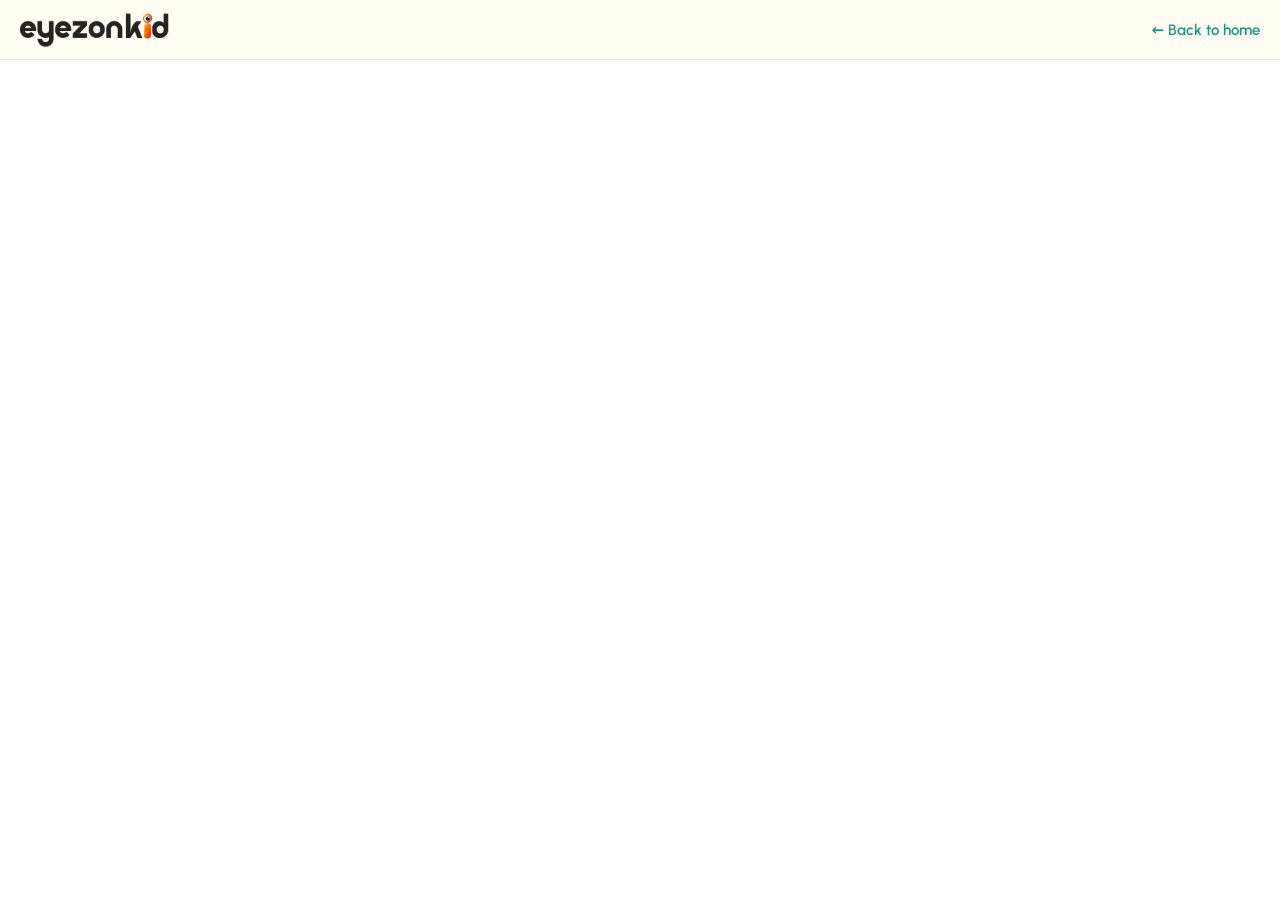
==== commit 31e62af1: "Download page now shows the API download page (api.eyezonkid.com/auth/v1/download) at /download/" ====
--- a/download/index.html
+++ b/download/index.html
@@ -4,413 +4,30 @@
 <meta charset="UTF-8">
 <meta name="viewport" content="width=device-width, initial-scale=1">
 <title>Download Eyezonkid – Mac, Windows, Android &amp; iPhone</title>
-<meta name="description" content="Download the Eyezonkid parental control app for Mac (Apple Silicon &amp; Intel), Windows, Android and iPhone. Start with a 3-day free trial.">
-<meta name="robots" content="index, follow, max-image-preview:large, max-snippet:-1">
+<meta name="description" content="Download the Eyezonkid parental control app for Mac, Windows, Android and iPhone. Start with a 3-day free trial.">
 <link rel="canonical" href="https://eyezonkid.com/download/">
-<link rel="alternate" hreflang="en-IN" href="https://eyezonkid.com/download/">
-<link rel="alternate" hreflang="x-default" href="https://eyezonkid.com/download/">
 <meta name="theme-color" content="#2EC4B6">
-<link rel="icon" href="data:image/svg+xml,%3Csvg%20xmlns%3D%22http%3A%2F%2Fwww.w3.org%2F2000%2Fsvg%22%20viewBox%3D%220%200%2064%2064%22%3E%3Crect%20width%3D%2264%22%20height%3D%2264%22%20rx%3D%2216%22%20fill%3D%22%23252422%22%2F%3E%3Ctext%20x%3D%2232%22%20y%3D%2245%22%20font-family%3D%22Arial%2Csans-serif%22%20font-weight%3D%22800%22%20font-size%3D%2238%22%20text-anchor%3D%22middle%22%20fill%3D%22%23F07167%22%3Ee%3C%2Ftext%3E%3C%2Fsvg%3E">
-<meta property="og:type" content="website">
-<meta property="og:site_name" content="Eyezonkid">
-<meta property="og:locale" content="en_IN">
-<meta property="og:title" content="Download Eyezonkid – Mac, Windows, Android &amp; iPhone">
-<meta property="og:description" content="Download the Eyezonkid parental control app for Mac (Apple Silicon &amp; Intel), Windows, Android and iPhone. Start with a 3-day free trial.">
-<meta property="og:url" content="https://eyezonkid.com/download/">
-<meta property="og:image" content="https://eyezonkid.com/og-image.jpg">
-<meta name="twitter:card" content="summary_large_image">
-<meta name="twitter:title" content="Download Eyezonkid – Mac, Windows, Android &amp; iPhone">
-<meta name="twitter:description" content="Download the Eyezonkid parental control app for Mac (Apple Silicon &amp; Intel), Windows, Android and iPhone. Start with a 3-day free trial.">
-<meta name="twitter:image" content="https://eyezonkid.com/og-image.jpg">
+<link rel="icon" href="/images/logo.webp">
 <link rel="preload" href="/fonts/urbanist.woff2" as="font" type="font/woff2" crossorigin>
-<link rel="preload" href="/fonts/source-serif-4.woff2" as="font" type="font/woff2" crossorigin>
-<style>@font-face{font-family:'Urbanist';font-style:normal;font-weight:400 800;font-display:swap;src:url(/fonts/urbanist.woff2) format('woff2')}@font-face{font-family:'Source Serif 4';font-style:normal;font-weight:500 700;font-display:swap;src:url(/fonts/source-serif-4.woff2) format('woff2')}:root{--ink:#252422;--teal:#2EC4B6;--teal-dark:#177A70;--coral:#F07167;--coral-text:#B23A30;--cream:#FFFCF2;--tan:#FED9B7;--mint:#CBF3F0;--white:#FFFFFF;--muted:#57534E;--font-body:'Urbanist',system-ui,-apple-system,'Segoe UI',Roboto,sans-serif;--font-display:'Source Serif 4',Georgia,'Times New Roman',serif;--container:1440px;--gutter:48px}*{box-sizing:border-box}html{scroll-behavior:smooth;overflow-x:clip;-webkit-text-size-adjust:100%}body{margin:0;font-family:var(--font-body);color:var(--ink);background:linear-gradient(120deg,var(--cream) 0%,var(--tan) 55%,var(--mint) 100%);-webkit-font-smoothing:antialiased;overflow-x:clip;line-height:1.5}a{color:inherit;text-decoration:none}img{max-width:100%;height:auto}:focus-visible{outline:2px solid var(--teal-dark);outline-offset:2px}.skip{position:absolute;left:-9999px;top:8px;z-index:100;background:var(--ink);color:#fff;padding:10px 16px;border-radius:999px}.skip:focus{left:16px}@media (prefers-reduced-motion:reduce){*{transition:none!important;animation:none!important;scroll-behavior:auto!important}}.wmk-navbar{display:flex;align-items:center;justify-content:space-between;width:100%;max-width:var(--container);margin:0 auto;padding:24px var(--gutter)}.wmk-navbar__logo{display:flex;line-height:1}.ezk-logo{font-family:var(--font-body);font-weight:800;font-size:30px;letter-spacing:-.02em;line-height:1;color:#3A3533;white-space:nowrap}.ezk-logo__i{color:var(--coral)}.ezk-logo--light{color:#fff;font-size:34px}.wmk-navbar__pill{display:flex;align-items:center;gap:120px}.wmk-navbar__links{display:flex;align-items:center;gap:28px}.wmk-navbar__link{font-weight:500;font-size:15px;white-space:nowrap;transition:color .2s ease}.wmk-navbar__link:hover,.wmk-navbar__link[aria-current="page"]{color:var(--teal-dark)}.wmk-navbar__cta{display:inline-flex;align-items:center;gap:10px;height:42px;padding:2px;border-radius:36px;transition:transform .2s ease}.wmk-navbar__cta-text{font-weight:700;font-size:16px;color:var(--teal-dark);white-space:nowrap}.wmk-navbar__cta-icon{display:inline-flex;align-items:center;justify-content:center;width:38px;height:38px;border-radius:50%;background:var(--teal);color:var(--ink);transition:transform .3s ease}.wmk-navbar__cta:hover{transform:translateY(-1px)}.wmk-navbar__cta:hover .wmk-navbar__cta-icon{transform:translateX(2px)}.wmk-navbar__burger{display:none;flex-direction:column;justify-content:center;gap:5px;width:44px;height:44px;background:none;border:0;cursor:pointer;padding:0}.wmk-navbar__burger span{display:block;width:22px;height:2px;background:var(--ink);margin:0 auto}.wmk-mobile-menu{display:none;flex-direction:column;gap:4px;padding:0 24px 16px}.wmk-mobile-menu.is-open{display:flex}.wmk-mobile-menu a{padding:12px 4px;font-weight:500;border-bottom:1px solid rgba(37,36,34,.08)}.wmk-mobile-menu__cta{color:var(--teal-dark);font-weight:700!important}@media (max-width:1024px){:root{--gutter:32px}.wmk-navbar{padding:20px var(--gutter)}.wmk-navbar__links{display:none}.wmk-navbar__pill{gap:0}.wmk-navbar__burger{display:flex}.ezk-logo{font-size:26px}}@media (max-width:560px){:root{--gutter:20px}.wmk-navbar__cta-text{display:none}}.pg-hero{max-width:var(--container);margin:0 auto;padding:40px var(--gutter) 56px}.crumbs{display:flex;flex-wrap:wrap;gap:6px;list-style:none;margin:0 0 28px;padding:0;font-size:14px;font-weight:600;color:var(--muted)}.crumbs li+li::before{content:"/";margin-right:6px;opacity:.6}.crumbs a:hover{color:var(--teal-dark)}.eyebrow{display:block;font-weight:800;font-size:14px;letter-spacing:.06em;text-transform:uppercase;color:var(--coral-text);margin:0 0 14px}.pg-hero__title{font-family:var(--font-display);font-weight:700;font-size:72px;line-height:1.1;margin:0;max-width:900px}.pg-hero__sub{font-weight:500;font-size:20px;line-height:1.45;color:var(--muted);margin:20px 0 0;max-width:680px}.badge{display:inline-flex;align-items:center;gap:6px;height:29px;padding:2px 12px 2px 2px;border-radius:92px;background:rgba(37,36,34,.06);font-size:13px;font-weight:700;margin-top:28px}.badge__dot{display:inline-flex;align-items:center;justify-content:center;width:25px;height:25px;border-radius:50%;background:var(--ink);color:#fff;font-size:11px;font-weight:800}@media (max-width:1024px){.pg-hero{padding:24px var(--gutter) 40px}.pg-hero__title{font-size:clamp(36px,7vw,56px)}.pg-hero__sub{font-size:18px}}.pg-main{max-width:var(--container);margin:0 auto;padding:0 var(--gutter) 96px}.card{background:var(--cream);border-radius:24px;box-shadow:0 0 6px rgba(68,66,66,.06),0 1px 3px rgba(68,66,66,.08)}.legal{display:grid;grid-template-columns:280px minmax(0,1fr);gap:48px;align-items:start}.toc{position:sticky;top:24px;padding:24px}.toc__title{font-weight:800;font-size:13px;letter-spacing:.06em;text-transform:uppercase;color:var(--muted);margin:0 0 12px}.toc ol{list-style:none;margin:0;padding:0;counter-reset:t;display:flex;flex-direction:column;gap:2px}.toc li{counter-increment:t}.toc a{display:flex;gap:10px;padding:8px 10px;border-radius:10px;font-size:15px;font-weight:500;line-height:1.35;transition:background-color .2s ease,color .2s ease}.toc a::before{content:counter(t,decimal-leading-zero);font-weight:700;font-size:12px;color:var(--coral-text);padding-top:2px}.toc a:hover{background:rgba(46,196,182,.12);color:var(--teal-dark)}.prose{padding:48px 56px}.prose section{scroll-margin-top:24px}.prose section+section{margin-top:44px;padding-top:44px;border-top:1px solid rgba(37,36,34,.08)}.prose h2{font-family:var(--font-display);font-weight:700;font-size:32px;line-height:1.2;margin:0 0 16px}.prose h3{font-weight:700;font-size:19px;margin:24px 0 8px}.prose p,.prose li{font-weight:500;font-size:17px;line-height:1.65;color:#3F3C39}.prose p{margin:0 0 14px}.prose ul{margin:0 0 14px;padding-left:22px}.prose li{margin-bottom:6px}.prose li::marker{color:var(--coral)}.prose a{color:var(--teal-dark);font-weight:600;text-decoration:underline;text-underline-offset:3px}.prose strong{color:var(--ink)}.callout{display:flex;gap:14px;padding:20px 22px;border-radius:16px;background:rgba(203,243,240,.6);margin:0 0 28px}.callout p{margin:0!important}.callout__icon{flex:0 0 28px;height:28px;border-radius:50%;background:var(--teal);display:flex;align-items:center;justify-content:center;color:var(--ink)}.tbl{width:100%;border-collapse:collapse;margin:8px 0 18px;font-size:15px}.tbl th,.tbl td{text-align:left;padding:12px 14px;border-bottom:1px solid rgba(37,36,34,.08);vertical-align:top;line-height:1.5}.tbl th{font-weight:800;font-size:13px;text-transform:uppercase;letter-spacing:.04em;color:var(--muted)}.tbl-wrap{overflow-x:auto}@media (max-width:1024px){.legal{grid-template-columns:1fr;gap:24px}.toc{position:static}.prose{padding:32px 24px}.prose h2{font-size:26px}.prose p,.prose li{font-size:16px}}.faq-wrap{display:grid;grid-template-columns:320px minmax(0,1fr);gap:64px;align-items:start}.faq-nav{position:sticky;top:24px;display:flex;flex-direction:column;gap:8px}.faq-nav a{display:flex;justify-content:space-between;align-items:center;padding:14px 18px;border-radius:14px;font-weight:600;font-size:16px;background:rgba(255,255,255,.45);transition:background-color .2s ease}.faq-nav a:hover{background:var(--cream)}.faq-nav small{font-weight:700;font-size:12px;color:var(--muted)}.faq-group{scroll-margin-top:24px}.faq-group+.faq-group{margin-top:56px}.faq-group__title{font-family:var(--font-display);font-weight:700;font-size:36px;line-height:1.15;margin:0 0 24px}.qa-list{display:flex;flex-direction:column;gap:16px}.qa{border-radius:16px;background:var(--cream);box-shadow:0 0 6px rgba(68,66,66,.06)}.qa summary{list-style:none;display:flex;align-items:center;justify-content:space-between;gap:24px;padding:24px 28px;cursor:pointer;font-weight:600;font-size:20px;line-height:1.3;color:#3A3A3C}.qa summary::-webkit-details-marker{display:none}.qa summary::after{content:"";flex:0 0 18px;height:18px;background:linear-gradient(var(--coral),var(--coral)) center/18px 2px no-repeat,linear-gradient(var(--coral),var(--coral)) center/2px 18px no-repeat;transition:transform .3s ease}.qa[open] summary::after{background:linear-gradient(var(--coral),var(--coral)) center/18px 2px no-repeat;transform:rotate(180deg)}.qa__a{padding:0 28px 24px}.qa__a p{margin:0 0 10px;font-weight:500;font-size:18px;line-height:1.55;color:var(--muted)}.qa__a p:last-child{margin:0}.qa__a a{color:var(--teal-dark);font-weight:600;text-decoration:underline;text-underline-offset:3px}@media (max-width:1024px){.faq-wrap{grid-template-columns:1fr;gap:32px}.faq-nav{position:static;flex-direction:row;flex-wrap:wrap}.faq-nav a{padding:10px 14px;font-size:15px;gap:8px}.faq-group__title{font-size:28px}.qa summary{font-size:17px;padding:20px 22px}.qa__a{padding:0 22px 20px}.qa__a p{font-size:16px}}.search{position:relative;max-width:640px;margin-top:32px}.search input{width:100%;height:60px;padding:0 24px 0 56px;border-radius:999px;border:1.5px solid rgba(37,36,34,.12);background:var(--cream);font:500 18px var(--font-body);color:var(--ink);box-shadow:0 8px 24px rgba(37,36,34,.06)}.search input::placeholder{color:#6E6A66}.search input:focus{outline:none;border-color:var(--teal-dark);box-shadow:0 0 0 4px rgba(46,196,182,.2)}.search svg{position:absolute;left:22px;top:50%;transform:translateY(-50%);color:var(--muted)}.topics{display:grid;grid-template-columns:repeat(3,minmax(0,1fr));gap:24px}.topic{display:flex;flex-direction:column;gap:10px;padding:32px;border-radius:24px;background:var(--cream);box-shadow:0 0 6px rgba(68,66,66,.06);transition:transform .2s ease,box-shadow .3s ease}.topic:hover{transform:translateY(-2px);box-shadow:0 14px 32px rgba(37,36,34,.08)}.topic__icon{width:52px;height:52px;border-radius:16px;display:flex;align-items:center;justify-content:center;background:var(--tan);color:var(--ink);margin-bottom:8px}.topic:nth-child(3n+2) .topic__icon{background:var(--mint)}.topic:nth-child(3n+3) .topic__icon{background:#FFD9D5}.topic h2{font-family:var(--font-display);font-weight:700;font-size:24px;line-height:1.2;margin:0}.topic p{margin:0;font-weight:500;font-size:16px;color:var(--muted)}.topic__more{margin-top:auto;padding-top:8px;font-weight:700;font-size:15px;color:var(--teal-dark)}.help-sec{margin-top:80px;scroll-margin-top:24px}.help-sec__head{display:flex;flex-wrap:wrap;justify-content:space-between;align-items:end;gap:16px;margin-bottom:28px}.help-sec__title{font-family:var(--font-display);font-weight:700;font-size:44px;line-height:1.1;margin:0}.help-grid{display:grid;align-items:start;grid-template-columns:repeat(2,minmax(0,1fr));gap:16px}.help-grid .qa summary{font-size:18px}.steps{margin:0;padding-left:22px}.steps li{font-weight:500;font-size:17px;line-height:1.55;color:var(--muted);margin-bottom:6px}.steps li::marker{color:var(--coral-text);font-weight:800}.contact{display:grid;grid-template-columns:repeat(3,minmax(0,1fr));gap:24px}.contact__card{padding:32px;border-radius:24px;background:var(--ink);color:#fff;display:flex;flex-direction:column;gap:8px}.contact__card h3{margin:0;font-weight:700;font-size:15px;color:rgba(255,255,255,.72);text-transform:uppercase;letter-spacing:.06em}.contact__card a,.contact__card p{margin:0;font-weight:700;font-size:21px;color:#fff;word-break:break-word}.contact__card small{font-size:15px;color:rgba(255,255,255,.72);font-weight:500}.no-results{display:none;padding:24px;border-radius:16px;background:var(--cream);font-weight:600}@media (max-width:1100px){.topics,.contact{grid-template-columns:1fr 1fr}.help-grid{grid-template-columns:1fr}.help-sec__title{font-size:32px}}@media (max-width:640px){.topics,.contact{grid-template-columns:1fr}.topic,.contact__card{padding:24px}}.cta-band{margin-top:96px;padding:56px;border-radius:36px;background:var(--ink);color:#fff;display:flex;flex-wrap:wrap;align-items:center;justify-content:space-between;gap:32px;position:relative;overflow:hidden}.cta-band::after{content:"";position:absolute;right:-120px;bottom:-160px;width:420px;height:420px;border-radius:50%;background:radial-gradient(circle,rgba(46,196,182,.55) 0%,rgba(254,217,183,.2) 45%,rgba(37,36,34,0) 70%);pointer-events:none}.cta-band h2{font-family:var(--font-display);font-weight:700;font-size:44px;line-height:1.1;margin:0;max-width:560px}.cta-band p{margin:12px 0 0;font-weight:500;font-size:18px;color:rgba(255,255,255,.78);max-width:520px}.btn{position:relative;z-index:1;display:inline-flex;align-items:center;gap:16px;height:54px;padding:3px 3px 3px 24px;border-radius:36px;background:var(--cream);color:var(--ink);font-weight:700;font-size:19px;white-space:nowrap;transition:transform .2s ease}.btn span{display:inline-flex;align-items:center;justify-content:center;width:48px;height:48px;border-radius:50%;background:var(--teal);color:var(--ink);transition:transform .3s ease}.btn:hover{transform:translateY(-1px)}.btn:hover span{transform:translateX(3px)}@media (max-width:1024px){.cta-band{padding:36px 28px;border-radius:28px}.cta-band h2{font-size:32px}}.wmk-footer{position:relative;overflow:hidden;width:100%;background:#211F1D;color:#fff}.wmk-footer::before{content:"";position:absolute;left:0;right:0;bottom:0;height:70%;background:linear-gradient(90deg,rgba(255,191,133,.65) 1.68%,rgba(254,217,183,.55) 32.5%,rgba(71,255,238,.6) 100%);-webkit-mask-image:linear-gradient(to top,rgba(0,0,0,.7),transparent);mask-image:linear-gradient(to top,rgba(0,0,0,.7),transparent);opacity:.3;pointer-events:none}.wmk-footer__inner{position:relative;z-index:1;max-width:var(--container);margin:0 auto;padding:48px clamp(24px,5.8vw,48px) 32px;display:flex;flex-wrap:wrap;justify-content:space-between;gap:40px}.wmk-footer__brand{width:543px;max-width:100%;display:flex;flex-direction:column;justify-content:space-between;gap:32px}.wmk-footer__brand-top{display:flex;flex-direction:column;gap:24px}.wmk-footer__logo{display:flex}.wmk-footer__tagline{font-weight:400;font-size:16px;line-height:24px;letter-spacing:.3px;margin:0}.wmk-footer__stores{display:flex;align-items:center;gap:24px;flex-wrap:wrap}.wmk-footer__store-btn{display:inline-flex;align-items:center;gap:10px;height:48px;padding:0 18px;border-radius:23px;background:#FFF5E5;color:var(--ink)}.wmk-footer__store-text{display:flex;flex-direction:column;line-height:1.15}.wmk-footer__store-eyebrow{font-size:11px;font-weight:500;color:#57534E}.wmk-footer__store-name{font-size:15px;font-weight:700}.wmk-footer__links{display:flex;gap:48px}.wmk-footer__col{display:flex;flex-direction:column;gap:14px}.wmk-footer__col-title{font-weight:700;font-size:16px;color:rgba(255,255,255,.66);margin:0 0 4px;white-space:nowrap}.wmk-footer__col a{font-weight:500;font-size:16px;white-space:nowrap;padding:2px 0;transition:color .2s ease}.wmk-footer__col a:hover,.wmk-footer__col a[aria-current="page"]{color:var(--teal)}.wmk-footer__contact{display:flex;flex-direction:column;gap:24px;width:220px;max-width:100%}.wmk-footer__address{font-style:normal;font-weight:500;font-size:15px;line-height:1.5;color:rgba(255,255,255,.8);text-align:right;margin:0}.wmk-footer__phone{display:block;font-weight:700;font-size:18px;text-align:right;margin:0}.wmk-footer__email{display:block;font-weight:500;font-size:14px;color:rgba(255,255,255,.72);text-align:right;margin:4px 0 0}.wmk-footer__contact-btn{align-self:flex-end;display:inline-flex;align-items:center;justify-content:center;padding:10px 24px;border-radius:999px;background:var(--teal);color:var(--ink);font-weight:600;font-size:15px;transition:background-color .3s ease}.wmk-footer__contact-btn:hover{background:#fff}.wmk-footer__bottom-inner{position:relative;z-index:1;max-width:var(--container);margin:0 auto;padding:16px clamp(24px,5.8vw,48px) 28px;display:flex;align-items:center;justify-content:space-between;flex-wrap:wrap;gap:8px}.wmk-footer__bottom-inner span{font-weight:500;font-size:13px;color:rgba(255,255,255,.66)}@media (max-width:1100px){.wmk-footer__inner{gap:32px;padding:40px 32px 28px}.wmk-footer__brand,.wmk-footer__contact{width:100%}.wmk-footer__links{width:100%;justify-content:flex-start}.wmk-footer__address,.wmk-footer__phone,.wmk-footer__email{text-align:left}.wmk-footer__contact-btn{align-self:flex-start}.wmk-footer__bottom-inner{padding:12px 32px 24px;flex-direction:column;align-items:flex-start}}.sr-only{position:absolute!important;width:1px;height:1px;padding:0;margin:-1px;overflow:hidden;clip:rect(0,0,0,0);white-space:nowrap;border:0}.pg-hero__sub a,.no-results a{color:var(--teal-dark);font-weight:700;text-decoration:underline;text-underline-offset:3px}[hidden]{display:none!important}.help-sec,.faq-group,.prose section,.wmk-footer,.cta-band{content-visibility:auto;contain-intrinsic-size:auto 500px}.wmk-navbar .wmk-navbar__cta{position:relative;isolation:isolate;padding:2px 2px 2px 20px;background:transparent;box-shadow:none;transition:transform .3s ease}.wmk-navbar .wmk-navbar__cta::before{content:"";position:absolute;z-index:-1;top:2px;right:2px;width:38px;height:38px;border-radius:36px;background:#2EC4B6;transition:width .5s cubic-bezier(.65,0,.35,1),height .5s cubic-bezier(.65,0,.35,1),top .5s cubic-bezier(.65,0,.35,1),right .5s cubic-bezier(.65,0,.35,1)}.wmk-navbar .wmk-navbar__cta:hover::before,.wmk-navbar .wmk-navbar__cta:focus-visible::before{top:0;right:0;width:100%;height:100%;box-shadow:0 8px 20px rgba(46,196,182,.30)}.wmk-navbar .wmk-navbar__cta:hover,.wmk-navbar .wmk-navbar__cta:focus-visible{background:transparent;box-shadow:none;transform:translateY(-1px)}.wmk-navbar .wmk-navbar__cta-text{transition:color .45s ease}.wmk-navbar .wmk-navbar__cta:hover .wmk-navbar__cta-text,.wmk-navbar .wmk-navbar__cta:focus-visible .wmk-navbar__cta-text{color:var(--ink)}.wmk-navbar .wmk-navbar__cta-icon{background:transparent;color:#FFFFFF}.wmk-navbar .wmk-navbar__cta:hover .wmk-navbar__cta-icon{background:transparent;color:#FFFFFF;transform:translateX(2px)}.del-box{margin:8px 0 0;padding:24px 26px;border-radius:20px;background:#FFF4EF;border:1px solid rgba(240,113,103,.25)}.del-box ul{margin:0 0 18px}.del-box h3{margin:0 0 8px!important}.del-box>p{margin:0 0 22px!important}.del-box .btn,.prose .del-box .btn{background:#252422;color:#fff;font-size:17px;height:50px;text-decoration:none}.del-box .btn span{width:44px;height:44px;background:#F07167;color:#fff}.del-box .btn:hover{box-shadow:0 10px 24px rgba(240,113,103,.28)}.del-box__note{margin:14px 0 0!important;font-size:15px!important;color:var(--muted)}.ezk-logo-img{display:block;height:42px;width:auto}@media (max-width:1024px){.ezk-logo-img{height:36px}}.wmk-navbar{position:sticky;top:0;z-index:60;background:rgba(255,252,245,.82);-webkit-backdrop-filter:blur(14px) saturate(140%);backdrop-filter:blur(14px) saturate(140%);box-shadow:0 0 0 100vmax rgba(255,252,245,.82),0 1px 0 100vmax rgba(37,36,34,.07);clip-path:inset(0 -100vmax -1px)}.wmk-navbar .wmk-navbar__cta:hover,.wmk-navbar .wmk-navbar__cta:focus-visible{transform:none;box-shadow:none}.wmk-navbar .wmk-navbar__cta:hover::before,.wmk-navbar .wmk-navbar__cta:focus-visible::before{box-shadow:none}@media (max-width:600px){.wmk-navbar{gap:8px}.wmk-navbar .ezk-logo-img{height:32px}.wmk-navbar .wmk-navbar__cta{padding:2px}.wmk-navbar .wmk-navbar__cta-text{display:none}}.dl3-i{width:16px;height:16px;flex:none}.dl3-hero{position:relative;max-width:var(--container);margin:0 auto;padding:28px var(--gutter) 0;text-align:center}.dl3-hero .crumbs{justify-content:center;margin-bottom:26px}.dl3-hero__in{position:relative;z-index:2;max-width:820px;margin:0 auto}.dl3-pill{display:inline-flex;align-items:center;gap:10px;padding:8px 16px;border-radius:999px;background:rgba(255,255,255,.75);box-shadow:0 1px 3px rgba(37,36,34,.08),inset 0 0 0 1px rgba(255,255,255,.9);font-size:14px;font-weight:700;color:var(--ink)}.dl3-pill__dot{width:8px;height:8px;border-radius:50%;background:var(--teal);box-shadow:0 0 0 4px rgba(46,196,182,.22);animation:dl3Pulse 2.4s ease-in-out infinite}@keyframes dl3Pulse{50%{box-shadow:0 0 0 8px rgba(46,196,182,0)}}.dl3-title{font-family:var(--font-display);font-weight:700;font-size:clamp(40px,6vw,76px);line-height:1.04;letter-spacing:-.015em;margin:22px 0 18px}.dl3-title__grad{background:linear-gradient(90deg,#F07167 0%,#EE8B5E 45%,#2EC4B6 100%);-webkit-background-clip:text;background-clip:text;color:transparent}.dl3-sub{font-size:clamp(17px,1.6vw,20px);color:var(--muted);max-width:560px;margin:0 auto;text-wrap:balance}.dl3-cta{display:flex;flex-direction:column;align-items:center;gap:14px;margin-top:34px}.dl3-main{position:relative;isolation:isolate;overflow:hidden;display:inline-flex;align-items:center;gap:16px;min-height:72px;padding:12px 14px 12px 12px;border-radius:999px;background:var(--ink);color:#fff;text-align:left;box-shadow:0 22px 44px -18px rgba(37,36,34,.55);transition:transform .35s cubic-bezier(.22,1,.36,1),box-shadow .35s ease}.dl3-main::before{content:"";position:absolute;inset:0;z-index:-1;background:linear-gradient(90deg,#177A70,#2EC4B6);transform:scaleX(0);transform-origin:left;transition:transform .55s cubic-bezier(.65,0,.35,1)}.dl3-main:hover{transform:translateY(-2px);box-shadow:0 28px 50px -18px rgba(23,122,112,.6)}.dl3-main:hover::before,.dl3-main:focus-visible::before{transform:scaleX(1)}.dl3-main__ico{width:48px;height:48px;border-radius:50%;display:grid;place-items:center;background:var(--teal);color:var(--ink);flex:none;transition:background .4s ease}.dl3-main:hover .dl3-main__ico{background:#fff}.dl3-main__ico svg{width:20px;height:20px}.dl3-main__txt{display:flex;flex-direction:column;line-height:1.2;padding-right:6px}.dl3-main__txt b{font-size:18px}.dl3-main__txt small{font-size:13px;opacity:.7;margin-top:2px}.dl3-main__arrow{width:40px;height:40px;border-radius:50%;display:grid;place-items:center;background:rgba(255,255,255,.1);flex:none}.dl3-main__arrow svg{width:14px;height:14px}.dl3-main.is-ready .dl3-main__arrow svg{transform:none}.dl3-main.is-soon{background:#fff;color:var(--ink);box-shadow:0 1px 4px rgba(68,66,66,.16)}.dl3-main.is-soon .dl3-main__ico{background:rgba(240,113,103,.14);color:var(--coral)}.dl3-main.is-soon .dl3-main__arrow{background:rgba(37,36,34,.06)}.dl3-main.is-soon::before{background:#FFF1E6}.dl3-alt{font-weight:700;font-size:15px;color:var(--teal-dark);text-decoration:underline;text-underline-offset:4px;text-decoration-color:rgba(23,122,112,.35)}.dl3-alt:hover{text-decoration-color:currentColor}.dl3-trust{list-style:none;margin:28px 0 0;padding:0;display:flex;justify-content:center;flex-wrap:wrap;gap:10px 26px;font-size:14px;font-weight:600;color:var(--muted)}.dl3-trust li{display:flex;align-items:center;gap:8px}.dl3-trust svg{width:15px;height:15px;color:var(--teal-dark)}.dl3-stage{position:relative;max-width:880px;margin:44px auto 0;aspect-ratio:16/8.6}.dl3-glow{position:absolute;left:50%;top:55%;width:70%;aspect-ratio:1;transform:translate(-50%,-50%);border-radius:50%;background:radial-gradient(circle,rgba(255,214,186,.95) 0%,rgba(255,214,186,.35) 45%,rgba(255,214,186,0) 70%);filter:blur(10px)}.dl3-ring{position:absolute;left:50%;top:58%;border-radius:50%;transform:translate(-50%,-50%);border:1.5px solid rgba(240,113,103,.14)}.dl3-ring--1{width:92%;aspect-ratio:1;border-right-color:rgba(240,113,103,.55);animation:dl3Spin 16s linear infinite}.dl3-ring--2{width:68%;aspect-ratio:1;border-top-color:rgba(46,196,182,.6);animation:dl3Spin 11s linear infinite reverse}@keyframes dl3Spin{to{transform:translate(-50%,-50%) rotate(-360deg)}}.dl3-laptop{position:absolute;left:50%;top:4%;width:74%;transform:translateX(-50%)}.dl3-laptop__screen{aspect-ratio:16/10;padding:2.2%;border-radius:20px 20px 6px 6px;background:#1f1e1c;box-shadow:0 40px 80px -30px rgba(37,36,34,.6),inset 0 0 0 1px rgba(255,255,255,.06)}.dl3-laptop__base{position:relative;height:18px;margin:0 -7%;border-radius:2px 2px 20px 20px;background:linear-gradient(180deg,#e4e0db,#bdb7b0);box-shadow:0 22px 34px -18px rgba(37,36,34,.55)}.dl3-laptop__base::after{content:"";position:absolute;left:50%;top:0;width:16%;height:7px;transform:translateX(-50%);border-radius:0 0 10px 10px;background:#a39d96}.dl3-ui{display:flex;height:100%;border-radius:10px;overflow:hidden;background:#FFFCF5;text-align:left}.dl3-ui__side{flex:0 0 10%;background:#252422;display:flex;flex-direction:column;align-items:center;gap:7%;padding-top:5%}.dl3-ui__logo{width:52%;aspect-ratio:1;border-radius:30%;display:grid;place-items:center;background:var(--coral);color:#fff;font-weight:800;font-size:clamp(9px,1.2vw,15px);margin-bottom:12%}.dl3-ui__side i{width:36%;aspect-ratio:1;border-radius:30%;background:rgba(255,255,255,.16)}.dl3-ui__side i.on{background:var(--teal)}.dl3-ui__main{flex:1;padding:4% 5%;display:flex;flex-direction:column;gap:5%;font-size:clamp(7px,1.05vw,13px);min-width:0}.dl3-ui__head{display:flex;align-items:center;justify-content:space-between}.dl3-ui__head b{display:block;font-size:1.35em}.dl3-ui__head span{color:#8a847d}.dl3-ui__head em{font-style:normal;color:var(--teal-dark);font-weight:700}.dl3-ui__chip{padding:.4em 1em;border-radius:999px;background:#fff;box-shadow:0 1px 4px rgba(37,36,34,.1);font-weight:700}.dl3-ui__row{display:grid;grid-template-columns:repeat(3,1fr);gap:4%}.dl3-ui__stat{padding:7% 9%;border-radius:10px;background:#fff;box-shadow:0 2px 8px rgba(37,36,34,.07)}.dl3-ui__stat small{display:block;color:#8a847d;font-size:.85em}.dl3-ui__stat b{display:block;font-size:1.3em;margin:4% 0 8%}.dl3-ui__stat i{display:block;height:5px;border-radius:5px;background:linear-gradient(90deg,var(--c,#2EC4B6) var(--w),rgba(37,36,34,.08) var(--w))}.dl3-ui__chart{flex:1;display:flex;align-items:flex-end;gap:3.5%;padding:4% 4% 0;border-radius:10px;background:#fff;box-shadow:0 2px 8px rgba(37,36,34,.07)}.dl3-ui__chart i{flex:1;height:var(--h);border-radius:6px 6px 0 0;background:linear-gradient(180deg,#FFC2A0,#F07167);transform-origin:bottom;animation:dl3Grow 1.2s cubic-bezier(.22,1,.36,1) both}.dl3-ui__chart i:nth-child(2n){background:linear-gradient(180deg,#9BE7DF,#2EC4B6);animation-delay:.08s}.dl3-ui__chart i:nth-child(3n){animation-delay:.16s}@keyframes dl3Grow{from{transform:scaleY(0)}}.dl3-phone{position:absolute;right:4%;bottom:-2%;width:22%;height:auto;filter:drop-shadow(0 30px 40px rgba(37,36,34,.32));animation:dl3Float 6s ease-in-out infinite}@keyframes dl3Float{50%{transform:translateY(-12px)}}.dl3-chip{position:absolute;z-index:3;display:flex;align-items:center;gap:10px;padding:10px 16px 10px 12px;border-radius:16px;background:rgba(255,255,255,.9);-webkit-backdrop-filter:blur(12px);backdrop-filter:blur(12px);box-shadow:0 18px 36px -16px rgba(37,36,34,.45);text-align:left;animation:dl3Float 7s ease-in-out infinite}.dl3-chip svg{width:26px;height:26px;color:var(--teal-dark)}.dl3-chip b{display:block;font-size:14px;line-height:1.2}.dl3-chip small{display:block;font-size:12px;color:var(--muted)}.dl3-chip--a{left:0;top:16%}.dl3-chip--b{left:6%;bottom:8%;animation-delay:-3.5s}.dl3-live{width:12px;height:12px;margin:0 7px;border-radius:50%;background:var(--teal);box-shadow:0 0 0 5px rgba(46,196,182,.22);animation:dl3Pulse 2.4s ease-in-out infinite}.dl3-body{padding-top:0}.dl3-head{margin-bottom:28px}.dl3-head--c{text-align:center}.dl3-h2{font-family:var(--font-display);font-weight:700;font-size:clamp(30px,3.4vw,46px);line-height:1.12;margin:8px 0 0}.dl3-pick{position:relative;z-index:2;margin-top:72px;scroll-margin-top:100px}.dl3-pick .dl3-head{text-align:center}.dl3-tabs{position:relative;display:flex;width:fit-content;max-width:100%;margin:0 auto 26px;padding:6px;border-radius:999px;background:rgba(255,255,255,.7);box-shadow:inset 0 0 0 1px rgba(255,255,255,.9),0 1px 4px rgba(68,66,66,.12)}.dl3-tab{position:relative;z-index:1;display:inline-flex;align-items:center;justify-content:center;gap:9px;height:48px;padding:0 24px;border:0;border-radius:999px;background:none;font:inherit;font-weight:700;font-size:16px;color:var(--muted);cursor:pointer;transition:color .3s ease}.dl3-tab svg{width:17px;height:17px}.dl3-tab:hover{color:var(--ink)}.dl3-tab[aria-selected="true"]{color:#fff}.dl3-tabs__ink{position:absolute;left:0;top:6px;bottom:6px;width:0;border-radius:999px;background:var(--ink);box-shadow:0 8px 18px -8px rgba(37,36,34,.6);transition:transform .45s cubic-bezier(.22,1,.36,1),width .45s cubic-bezier(.22,1,.36,1)}.dl3-panel{display:grid;grid-template-columns:1.1fr .9fr;gap:20px;padding:20px;border-radius:32px;background:rgba(255,255,255,.55);-webkit-backdrop-filter:blur(16px);backdrop-filter:blur(16px);box-shadow:inset 0 0 0 1px rgba(255,255,255,.85),0 30px 60px -40px rgba(37,36,34,.45)}.dl3-panel[hidden]{display:none}.dl3-panel.is-in{animation:dl3In .5s cubic-bezier(.22,1,.36,1)}@keyframes dl3In{from{opacity:0;transform:translateY(12px)}}.dl3-panel__info{padding:30px;border-radius:24px;background:linear-gradient(160deg,#FFFFFF 0%,#FFF7EF 100%);box-shadow:0 1px 4px rgba(68,66,66,.14)}.dl3-panel__ico{width:64px;height:64px;border-radius:20px;display:grid;place-items:center;background:var(--ink);color:#fff}.dl3-panel__ico svg{width:30px;height:30px}.dl3-panel__ico--warm{background:linear-gradient(135deg,#F07167,#FFB38A)}.dl3-panel h3{font-family:var(--font-display);font-weight:700;font-size:clamp(26px,2.4vw,32px);line-height:1.15;margin:22px 0 6px}.dl3-panel__req{margin:0;color:var(--muted);font-size:15px}.dl3-choices{display:grid;gap:12px;margin-top:24px}.dl3-choice{position:relative;isolation:isolate;overflow:hidden;display:flex;align-items:center;gap:14px;padding:14px 18px 14px 14px;border-radius:20px;background:#fff;box-shadow:inset 0 0 0 1.5px rgba(37,36,34,.1);color:var(--ink);transition:box-shadow .3s ease,transform .3s ease,color .4s ease}.dl3-choice::before{content:"";position:absolute;inset:0;z-index:-1;background:var(--ink);transform:scaleX(0);transform-origin:left;transition:transform .5s cubic-bezier(.65,0,.35,1)}.dl3-choice:hover{color:#fff;transform:translateY(-2px)}.dl3-choice:hover::before,.dl3-choice:focus-visible::before{transform:scaleX(1)}.dl3-choice:hover .dl3-choice__txt small{color:rgba(255,255,255,.7)}.dl3-choice__ico{width:46px;height:46px;border-radius:14px;display:grid;place-items:center;background:rgba(37,36,34,.06);flex:none;transition:background .4s ease,color .4s ease}.dl3-choice:hover .dl3-choice__ico{background:var(--teal);color:var(--ink)}.dl3-choice__ico svg{width:18px;height:18px}.dl3-choice__txt{display:flex;flex-direction:column;line-height:1.25;flex:1;min-width:0}.dl3-choice__txt b{font-size:17px}.dl3-choice__txt small{font-size:13.5px;color:var(--muted);transition:color .4s ease}.dl3-choice__rec{display:none;padding:5px 11px;border-radius:999px;font-size:12px;font-weight:800;background:var(--teal);color:var(--ink);white-space:nowrap}.dl3-choice.is-rec{box-shadow:inset 0 0 0 2px var(--teal),0 18px 34px -20px rgba(46,196,182,.7)}.dl3-choice.is-rec .dl3-choice__ico{background:var(--teal);color:var(--ink)}.dl3-choice.is-rec .dl3-choice__rec{display:inline-block}.dl3-store{position:relative;display:inline-flex;align-items:center;gap:12px;width:fit-content;height:60px;padding:0 24px 0 18px;border-radius:16px;background:#111;color:#fff;transition:transform .3s ease,box-shadow .3s ease}.dl3-store:hover{transform:translateY(-2px);box-shadow:0 14px 26px -12px rgba(0,0,0,.6)}.dl3-store>svg{width:26px;height:26px}.dl3-store span{display:flex;flex-direction:column;line-height:1.1}.dl3-store small{font-size:10.5px;letter-spacing:.04em;opacity:.8}.dl3-store b{font-size:19px}.dl3-store.is-soon{background:#2b2a28;cursor:default;transform:none;box-shadow:none}.dl3-store.is-soon>svg,.dl3-store.is-soon span{opacity:.55}.dl3-store__flag{position:absolute;top:-9px;right:-10px;padding:3px 10px;border-radius:999px;font-style:normal;font-size:11px;font-weight:800;background:var(--coral);color:#fff;box-shadow:0 6px 12px -6px rgba(240,113,103,.9)}.dl3-hint,.dl3-soon{display:flex;gap:10px;align-items:flex-start;margin:20px 0 0;font-size:14.5px;color:var(--muted)}.dl3-hint svg,.dl3-soon svg{width:16px;height:16px;margin-top:3px;flex:none;color:var(--coral)}.dl3-soon[hidden]{display:none}.dl3-soon a{color:var(--teal-dark);font-weight:700;text-decoration:underline;text-underline-offset:3px}.dl3-how{list-style:none;margin:0;padding:30px 30px 30px 28px;counter-reset:h;display:flex;flex-direction:column;justify-content:center;gap:26px;border-radius:24px;background:var(--ink);color:#fff;position:relative;overflow:hidden}.dl3-how::after{content:"";position:absolute;right:-30%;bottom:-40%;width:80%;aspect-ratio:1;border-radius:50%;background:radial-gradient(circle,rgba(46,196,182,.35),rgba(46,196,182,0) 70%);pointer-events:none}.dl3-how .dl3-how__t{display:block;font-size:13px;font-weight:800;letter-spacing:.08em;text-transform:uppercase;color:var(--teal);margin-bottom:-4px}.dl3-how li.dl3-how__t::before,.dl3-how li.dl3-how__t::after{display:none}.dl3-how li:not(.dl3-how__t){position:relative;counter-increment:h;display:grid;grid-template-columns:44px 1fr;column-gap:16px;align-items:start}.dl3-how li:not(.dl3-how__t)::before{content:counter(h);grid-row:span 2;width:44px;height:44px;border-radius:50%;display:grid;place-items:center;font-weight:800;font-size:17px;background:rgba(255,255,255,.08);box-shadow:inset 0 0 0 1px rgba(255,255,255,.18);color:var(--teal)}.dl3-how li:not(:last-child)::after{content:"";position:absolute;left:21px;top:50px;bottom:-22px;border-left:2px dashed rgba(255,255,255,.18)}.dl3-how b{font-size:17px;padding-top:2px}.dl3-how span{font-size:14.5px;color:rgba(255,255,255,.66)}.dl3-flow{margin-top:96px}.dl3-flow__list{list-style:none;margin:0;padding:0;display:grid;grid-template-columns:repeat(3,1fr);gap:22px}.dl3-flow__list li{position:relative;overflow:hidden;padding:30px 28px 32px;border-radius:28px;background:linear-gradient(160deg,#FFFFFF 0%,#FFF7EF 100%);box-shadow:0 1px 4px rgba(68,66,66,.16);transition:transform .45s cubic-bezier(.22,1,.36,1),box-shadow .45s ease}.dl3-flow__list li:hover{transform:translateY(-5px);box-shadow:0 24px 44px -24px rgba(37,36,34,.4)}.dl3-flow__n{position:absolute;right:20px;top:6px;font-family:var(--font-display);font-weight:700;font-size:88px;line-height:1;color:rgba(240,113,103,.1)}.dl3-flow__ico{width:56px;height:56px;border-radius:18px;display:grid;place-items:center;background:rgba(240,113,103,.12);color:var(--coral)}.dl3-flow__list li:nth-child(2) .dl3-flow__ico{background:rgba(46,196,182,.14);color:var(--teal-dark)}.dl3-flow__list li:nth-child(3) .dl3-flow__ico{background:var(--ink);color:#fff}.dl3-flow__ico svg{width:22px;height:22px}.dl3-flow h3{font-size:21px;margin:22px 0 8px}.dl3-flow p{margin:0;color:var(--muted);font-size:15.5px}.dl3-help{margin-top:96px;display:grid;grid-template-columns:.8fr 1.2fr;gap:48px;align-items:start}.dl3-help__sub{color:var(--muted);margin:12px 0 0}.dl3-help__sub a{color:var(--teal-dark);font-weight:700}.dl3-faq{display:grid;gap:14px}.dl3-faq details{border-radius:20px;background:#FFFCF2;box-shadow:0 0 6px rgba(68,66,66,.08);transition:box-shadow .3s ease}.dl3-faq details[open]{box-shadow:0 14px 30px -18px rgba(37,36,34,.35)}.dl3-faq summary{display:flex;align-items:center;justify-content:space-between;gap:16px;padding:20px 24px;font-weight:600;font-size:17px;cursor:pointer;list-style:none}.dl3-faq summary::-webkit-details-marker{display:none}.dl3-faq summary span{flex:none;width:32px;height:32px;border-radius:50%;display:grid;place-items:center;background:rgba(240,113,103,.12);color:var(--coral);transition:transform .3s ease,background .3s ease,color .3s ease}.dl3-faq summary span svg{width:12px;height:12px}.dl3-faq details[open] summary span{transform:rotate(45deg);background:var(--coral);color:#fff}.dl3-faq p{margin:0;padding:0 24px 22px;color:var(--muted);font-size:15.5px}.dl3-toast{position:fixed;left:50%;bottom:24px;z-index:80;display:flex;align-items:center;gap:10px;max-width:calc(100% - 32px);padding:14px 20px;border-radius:16px;background:var(--ink);color:#fff;font-size:15px;box-shadow:0 16px 40px -14px rgba(0,0,0,.5);transform:translate(-50%,20px);opacity:0;transition:transform .35s ease,opacity .35s ease}.dl3-toast.is-in{transform:translate(-50%,0);opacity:1}.dl3-toast svg{width:18px;height:18px;flex:none;color:var(--teal)}.dl3-toast a{color:var(--teal);text-decoration:underline}@media (max-width:1000px){.dl3-panel{grid-template-columns:1fr}.dl3-help{grid-template-columns:1fr;gap:24px}.dl3-flow__list{grid-template-columns:1fr 1fr}.dl3-flow__list li:last-child{grid-column:1/-1}}@media (max-width:760px){.dl3-stage{aspect-ratio:16/11;margin-top:34px}.dl3-laptop{width:88%;top:6%}.dl3-phone{width:28%;right:0}.dl3-chip{padding:8px 12px 8px 10px}.dl3-chip b{font-size:12px}.dl3-chip small{display:none}.dl3-chip svg{width:20px;height:20px}.dl3-chip--a{top:2%}.dl3-chip--b{left:0;bottom:2%}.dl3-flow__list{grid-template-columns:1fr}.dl3-pick{margin-top:56px}.dl3-flow,.dl3-help{margin-top:72px}}@media (max-width:560px){.dl3-hero{padding:20px 20px 0}.dl3-cta{align-items:stretch}.dl3-main{border-radius:24px}.dl3-main__txt b{font-size:17px}.dl3-tabs{display:grid;grid-template-columns:1fr 1fr;width:100%;border-radius:24px;gap:4px}.dl3-tab{padding:0 10px;border-radius:18px}.dl3-tab[aria-selected="true"]{background:var(--ink)}.dl3-tabs__ink{display:none}.dl3-panel{padding:10px;border-radius:26px}.dl3-panel__info{padding:22px}.dl3-how{padding:24px 22px}.dl3-store{width:100%;justify-content:center}.dl3-trust{flex-direction:column;align-items:center;gap:8px}}@media (prefers-reduced-motion:reduce){.dl3-ring,.dl3-phone,.dl3-chip,.dl3-pill__dot,.dl3-live,.dl3-ui__chart i,.dl3-panel.is-in{animation:none}}</style>
-<script type="application/ld+json">{"@context":"https://schema.org","@graph":[{"@type":"WebPage","@id":"https://eyezonkid.com/download/#webpage","url":"https://eyezonkid.com/download/","name":"Download Eyezonkid – Mac, Windows, Android & iPhone","description":"Download the Eyezonkid parental control app for Mac (Apple Silicon & Intel), Windows, Android and iPhone. Start with a 3-day free trial.","inLanguage":"en-IN","isPartOf":{"@id":"https://eyezonkid.com/#website"},"publisher":{"@id":"https://eyezonkid.com/#organization"},"dateModified":"2026-10-10","breadcrumb":{"@id":"https://eyezonkid.com/download/#breadcrumb"}},{"@type":"BreadcrumbList","@id":"https://eyezonkid.com/download/#breadcrumb","itemListElement":[{"@type":"ListItem","position":1,"name":"Home","item":"https://eyezonkid.com/"},{"@type":"ListItem","position":2,"name":"Download","item":"https://eyezonkid.com/download/"}]},{"@type":"Organization","@id":"https://eyezonkid.com/#organization","name":"Eyezonkid","url":"https://eyezonkid.com/","email":"info@eyezonkid.com","telephone":"+91-9650459807","contactPoint":{"@type":"ContactPoint","contactType":"customer support","email":"support@eyezonkid.com","telephone":"+91-9650459807","areaServed":"IN","availableLanguage":["en","hi"]}}]}</script>
+<style>
+@font-face{font-family:'Urbanist';font-style:normal;font-weight:400 800;font-display:swap;src:url(/fonts/urbanist.woff2) format('woff2')}
+*{box-sizing:border-box}
+html,body{margin:0;height:100%;background:#FFFCF2;font-family:'Urbanist',system-ui,sans-serif;color:#252422}
+.bar{height:60px;display:flex;align-items:center;justify-content:space-between;padding:0 20px;border-bottom:1px solid rgba(37,36,34,.08);background:#FFFCF2}
+.back{font-weight:600;font-size:15px;color:#219488;text-decoration:none}
+.back:hover{text-decoration:underline}
+.frame{display:block;width:100%;height:calc(100% - 60px);border:0;background:#fff}
+</style>
 </head>
 <body>
-<a class="skip" href="#main">Skip to content</a>
-<header class="wmk-navbar">
-    <a href="/" class="wmk-navbar__logo" aria-label="Eyezonkid home">
-        <img class="ezk-logo-img" src="/images/logo.webp" width="215" height="49" alt="Eyezonkid">
-    </a>
-
-    <div class="wmk-navbar__pill">
-        <nav class="wmk-navbar__links" aria-label="Primary">
-            <a href="/#features" class="wmk-navbar__link">Features</a>
-            <a href="/#why-us" class="wmk-navbar__link">Why us</a>
-            <a href="/#pricing" class="wmk-navbar__link">Pricing</a>
-            <a href="/faq/" class="wmk-navbar__link">FAQ</a>
-            <a href="/help-centre/" class="wmk-navbar__link">Help</a>
-        </nav>
-
-        <a href="/#pricing" class="wmk-navbar__cta" aria-label="Start free trial">
-            <span class="wmk-navbar__cta-text">Start Free Trial</span>
-            <span class="wmk-navbar__cta-icon" aria-hidden="true">
-                <svg width="16" height="16" viewBox="0 0 16 16" fill="none"><path d="M3.333 8h9.334M8.667 3.667 13 8l-4.333 4.333" stroke="currentColor" stroke-width="1.6" stroke-linecap="round" stroke-linejoin="round"/></svg>
-            </span>
-        </a>
-    </div>
-
-    <button type="button" class="wmk-navbar__burger" aria-label="Open menu" aria-expanded="false" aria-controls="wmk-mobile-menu" onclick="var m=document.getElementById('wmk-mobile-menu'),o=m.classList.toggle('is-open');this.setAttribute('aria-expanded',o);this.setAttribute('aria-label',o?'Close menu':'Open menu');">
-        <span></span><span></span><span></span> 
-    </button>
+<header class="bar">
+    <a href="/" aria-label="Eyezonkid home"><img src="/images/logo.webp" width="215" height="49" alt="Eyezonkid" style="display:block;height:34px;width:auto"></a>
+    <a class="back" href="/">← Back to home</a>
 </header>
-
-<nav id="wmk-mobile-menu" class="wmk-mobile-menu" aria-label="Mobile">
-    <a href="/#features" class="wmk-mobile-menu__link">Features</a>
-    <a href="/#why-us" class="wmk-mobile-menu__link">Why Us</a>
-    <a href="/#pricing" class="wmk-mobile-menu__link">Pricing</a>
-    <a href="/#get-started" class="wmk-mobile-menu__link">Get started</a>
-    <a href="/#guide" class="wmk-mobile-menu__link">Guide</a>
-    <a href="/faq/" class="wmk-mobile-menu__link">FAQ</a>
-    <a href="/help-centre/" class="wmk-mobile-menu__link">Help centre</a>
-    <a href="/#pricing" class="wmk-mobile-menu__cta">Start Free Trial</a>
-</nav>
-<main id="main">
-<section class="dl3-hero">
-    <div class="dl3-hero__in">
-        <nav aria-label="Breadcrumb"><ol class="crumbs"><li><a href="/">Home</a></li><li aria-current="page">Download</li></ol></nav>
-        <span class="dl3-pill"><span class="dl3-pill__dot"></span>3-day free trial on every plan</span>
-        <h1 class="dl3-title">Get Eyezonkid on<br><span class="dl3-title__grad" id="dl-hero-os">every device</span></h1>
-        <p class="dl3-sub">Install the parent app, create your account and pair your child's phone. It takes less than five minutes.</p>
-
-        <div class="dl3-cta">
-            <a class="dl3-main" id="dl-main" href="#platforms" rel="nofollow">
-                <span class="dl3-main__ico" id="dl-main-ico"><svg aria-hidden="true" focusable="false" fill="currentColor" xmlns="http://www.w3.org/2000/svg" viewBox="0 0 512 512"><path d="M288 32c0-17.7-14.3-32-32-32s-32 14.3-32 32V274.7l-73.4-73.4c-12.5-12.5-32.8-12.5-45.3 0s-12.5 32.8 0 45.3l128 128c12.5 12.5 32.8 12.5 45.3 0l128-128c12.5-12.5 12.5-32.8 0-45.3s-32.8-12.5-45.3 0L288 274.7V32zM64 352c-35.3 0-64 28.7-64 64v32c0 35.3 28.7 64 64 64H448c35.3 0 64-28.7 64-64V416c0-35.3-28.7-64-64-64H346.5l-45.3 45.3c-25 25-65.5 25-90.5 0L165.5 352H64zm368 56a24 24 0 1 1 0 48 24 24 0 1 1 0-48z"/></svg></span>
-                <span class="dl3-main__txt"><b id="dl-main-label">See all downloads</b><small id="dl-main-sub">Mac · Windows · Android · iPhone</small></span>
-                <span class="dl3-main__arrow"><svg aria-hidden="true" focusable="false" fill="currentColor" xmlns="http://www.w3.org/2000/svg" viewBox="0 0 384 512"><path d="M169.4 470.6c12.5 12.5 32.8 12.5 45.3 0l160-160c12.5-12.5 12.5-32.8 0-45.3s-32.8-12.5-45.3 0L224 370.8 224 64c0-17.7-14.3-32-32-32s-32 14.3-32 32l0 306.7L54.6 265.4c-12.5-12.5-32.8-12.5-45.3 0s-12.5 32.8 0 45.3l160 160z"/></svg></span>
-            </a>
-            <a class="dl3-alt" id="dl-alt" href="#platforms" hidden>Other platforms</a>
-        </div>
-
-        <ul class="dl3-trust">
-            <li><svg aria-hidden="true" focusable="false" fill="currentColor" xmlns="http://www.w3.org/2000/svg" viewBox="0 0 512 512"><path d="M256 0c4.6 0 9.2 1 13.4 2.9L457.7 82.8c22 9.3 38.4 31 38.3 57.2c-.5 99.2-41.3 280.7-213.6 363.2c-16.7 8-36.1 8-52.8 0C57.3 420.7 16.5 239.2 16 140c-.1-26.2 16.3-47.9 38.3-57.2L242.7 2.9C246.8 1 251.4 0 256 0zm0 66.8V444.8C394 378 431.1 230.1 432 141.4L256 66.8l0 0z"/></svg>Verified installers</li>
-            <li><svg aria-hidden="true" focusable="false" fill="currentColor" xmlns="http://www.w3.org/2000/svg" viewBox="0 0 448 512"><path d="M349.4 44.6c5.9-13.7 1.5-29.7-10.6-38.5s-28.6-8-39.9 1.8l-256 224c-10 8.8-13.6 22.9-8.9 35.3S50.7 288 64 288H175.5L98.6 467.4c-5.9 13.7-1.5 29.7 10.6 38.5s28.6 8 39.9-1.8l256-224c10-8.8 13.6-22.9 8.9-35.3s-16.6-20.7-30-20.7H272.5L349.4 44.6z"/></svg>Set up in under 5 minutes</li>
-            <li><svg aria-hidden="true" focusable="false" fill="currentColor" xmlns="http://www.w3.org/2000/svg" viewBox="0 0 448 512"><path d="M144 144v48H304V144c0-44.2-35.8-80-80-80s-80 35.8-80 80zM80 192V144C80 64.5 144.5 0 224 0s144 64.5 144 144v48h16c35.3 0 64 28.7 64 64V448c0 35.3-28.7 64-64 64H64c-35.3 0-64-28.7-64-64V256c0-35.3 28.7-64 64-64H80z"/></svg>Private chats stay private</li>
-        </ul>
-    </div>
-
-    <div class="dl3-stage" aria-hidden="true">
-        <span class="dl3-glow"></span>
-        <span class="dl3-ring dl3-ring--1"></span><span class="dl3-ring dl3-ring--2"></span>
-        <div class="dl3-laptop">
-            <div class="dl3-laptop__screen">
-                <div class="dl3-ui">
-                    <div class="dl3-ui__side"><span class="dl3-ui__logo">e</span><i class="on"></i><i></i><i></i><i></i></div>
-                    <div class="dl3-ui__main">
-                        <div class="dl3-ui__head"><div><b>Good evening, Priya</b><span>Aarav's phone · <em>online</em></span></div><span class="dl3-ui__chip">Today</span></div>
-                        <div class="dl3-ui__row">
-                            <div class="dl3-ui__stat"><small>Screen time</small><b>2h 14m</b><i style="--w:62%"></i></div>
-                            <div class="dl3-ui__stat"><small>YouTube limit</small><b>32 / 45m</b><i style="--w:71%;--c:#F07167"></i></div>
-                            <div class="dl3-ui__stat"><small>Location</small><b>School</b><i style="--w:100%;--c:#7FDDD3"></i></div>
-                        </div>
-                        <div class="dl3-ui__chart"><i style="--h:40%"></i><i style="--h:65%"></i><i style="--h:50%"></i><i style="--h:82%"></i><i style="--h:55%"></i><i style="--h:35%"></i><i style="--h:70%"></i><i style="--h:46%"></i><i style="--h:60%"></i></div>
-                    </div>
-                </div>
-            </div>
-            <div class="dl3-laptop__base"></div>
-        </div>
-        <img class="dl3-phone" src="/images/Hero.webp" width="516" height="798" alt="">
-        <div class="dl3-chip dl3-chip--a"><svg aria-hidden="true" focusable="false" fill="currentColor" xmlns="http://www.w3.org/2000/svg" viewBox="0 0 512 512"><path d="M256 512A256 256 0 1 0 256 0a256 256 0 1 0 0 512zM369 209L241 337c-9.4 9.4-24.6 9.4-33.9 0l-64-64c-9.4-9.4-9.4-24.6 0-33.9s24.6-9.4 33.9 0l47 47L335 175c9.4-9.4 24.6-9.4 33.9 0s9.4 24.6 0 33.9z"/></svg><span><b>Installed</b><small>Eyezonkid for Mac</small></span></div>
-        <div class="dl3-chip dl3-chip--b"><span class="dl3-live"></span><span><b>Child device paired</b><small>Aarav's phone</small></span></div>
-    </div>
-</section>
-
-<div class="pg-main dl3-body">
-    <section id="platforms" class="dl3-pick" aria-labelledby="dl3-pick-h">
-        <div class="dl3-head">
-            <span class="eyebrow">All downloads</span>
-            <h2 class="dl3-h2" id="dl3-pick-h">Choose your device</h2>
-        </div>
-
-        <div class="dl3-tabs" role="tablist" aria-label="Platforms">
-            <button class="dl3-tab" role="tab" id="tab-mac" aria-controls="panel-mac" data-tab="mac"><svg aria-hidden="true" focusable="false" fill="currentColor" xmlns="http://www.w3.org/2000/svg" viewBox="0 0 384 512"><path d="M318.7 268.7c-.2-36.7 16.4-64.4 50-84.8-18.8-26.9-47.2-41.7-84.7-44.6-35.5-2.8-74.3 20.7-88.5 20.7-15 0-49.4-19.7-76.4-19.7C63.3 141.2 4 184.8 4 273.5q0 39.3 14.4 81.2c12.8 36.7 59 126.7 107.2 125.2 25.2-.6 43-17.9 75.8-17.9 31.8 0 48.3 17.9 76.4 17.9 48.6-.7 90.4-82.5 102.6-119.3-65.2-30.7-61.7-90-61.7-91.9zm-56.6-164.2c27.3-32.4 24.8-61.9 24-72.5-24.1 1.4-52 16.4-67.9 34.9-17.5 19.8-27.8 44.3-25.6 71.9 26.1 2 49.9-11.4 69.5-34.3z"/></svg><span>Mac</span></button>
-            <button class="dl3-tab" role="tab" id="tab-windows" aria-controls="panel-windows" data-tab="windows"><svg aria-hidden="true" focusable="false" fill="currentColor" xmlns="http://www.w3.org/2000/svg" viewBox="0 0 448 512"><path d="M0 93.7l183.6-25.3v177.4H0V93.7zm0 324.6l183.6 25.3V268.4H0v149.9zm203.8 28L448 480V268.4H203.8v177.9zm0-380.6v180.1H448V32L203.8 65.7z"/></svg><span>Windows</span></button>
-            <button class="dl3-tab" role="tab" id="tab-android" aria-controls="panel-android" data-tab="android"><svg aria-hidden="true" focusable="false" fill="currentColor" xmlns="http://www.w3.org/2000/svg" viewBox="0 0 576 512"><path d="M420.55,301.93a24,24,0,1,1,24-24,24,24,0,0,1-24,24m-265.1,0a24,24,0,1,1,24-24,24,24,0,0,1-24,24m273.7-144.48,47.94-83a10,10,0,1,0-17.27-10h0l-48.54,84.07a301.25,301.25,0,0,0-246.56,0L116.18,64.45a10,10,0,1,0-17.27,10h0l47.94,83C64.53,202.22,8.24,285.55,0,384H576c-8.24-98.45-64.54-181.78-146.85-226.55"/></svg><span>Android</span></button>
-            <button class="dl3-tab" role="tab" id="tab-ios" aria-controls="panel-ios" data-tab="ios"><svg aria-hidden="true" focusable="false" fill="currentColor" xmlns="http://www.w3.org/2000/svg" viewBox="0 0 384 512"><path d="M318.7 268.7c-.2-36.7 16.4-64.4 50-84.8-18.8-26.9-47.2-41.7-84.7-44.6-35.5-2.8-74.3 20.7-88.5 20.7-15 0-49.4-19.7-76.4-19.7C63.3 141.2 4 184.8 4 273.5q0 39.3 14.4 81.2c12.8 36.7 59 126.7 107.2 125.2 25.2-.6 43-17.9 75.8-17.9 31.8 0 48.3 17.9 76.4 17.9 48.6-.7 90.4-82.5 102.6-119.3-65.2-30.7-61.7-90-61.7-91.9zm-56.6-164.2c27.3-32.4 24.8-61.9 24-72.5-24.1 1.4-52 16.4-67.9 34.9-17.5 19.8-27.8 44.3-25.6 71.9 26.1 2 49.9-11.4 69.5-34.3z"/></svg><span>iPhone</span></button>
-            <span class="dl3-tabs__ink" aria-hidden="true"></span>
-        </div>
-
-        <!-- Mac -->
-        <div class="dl3-panel" role="tabpanel" id="panel-mac" aria-labelledby="tab-mac" data-panel="mac">
-            <div class="dl3-panel__info">
-                <span class="dl3-panel__ico"><svg aria-hidden="true" focusable="false" fill="currentColor" xmlns="http://www.w3.org/2000/svg" viewBox="0 0 384 512"><path d="M318.7 268.7c-.2-36.7 16.4-64.4 50-84.8-18.8-26.9-47.2-41.7-84.7-44.6-35.5-2.8-74.3 20.7-88.5 20.7-15 0-49.4-19.7-76.4-19.7C63.3 141.2 4 184.8 4 273.5q0 39.3 14.4 81.2c12.8 36.7 59 126.7 107.2 125.2 25.2-.6 43-17.9 75.8-17.9 31.8 0 48.3 17.9 76.4 17.9 48.6-.7 90.4-82.5 102.6-119.3-65.2-30.7-61.7-90-61.7-91.9zm-56.6-164.2c27.3-32.4 24.8-61.9 24-72.5-24.1 1.4-52 16.4-67.9 34.9-17.5 19.8-27.8 44.3-25.6 71.9 26.1 2 49.9-11.4 69.5-34.3z"/></svg></span>
-                <h3>Eyezonkid for Mac</h3>
-                <p class="dl3-panel__req">macOS 12 Monterey or later</p>
-                <div class="dl3-choices">
-                    <a class="dl3-choice" data-dl="mac_arm" href="https://www.call-astro.com/api/setups/download?product=eyezonkid&amp;platform=mac_arm" rel="nofollow">
-                        <span class="dl3-choice__ico"><svg aria-hidden="true" focusable="false" fill="currentColor" xmlns="http://www.w3.org/2000/svg" viewBox="0 0 512 512"><path d="M288 32c0-17.7-14.3-32-32-32s-32 14.3-32 32V274.7l-73.4-73.4c-12.5-12.5-32.8-12.5-45.3 0s-12.5 32.8 0 45.3l128 128c12.5 12.5 32.8 12.5 45.3 0l128-128c12.5-12.5 12.5-32.8 0-45.3s-32.8-12.5-45.3 0L288 274.7V32zM64 352c-35.3 0-64 28.7-64 64v32c0 35.3 28.7 64 64 64H448c35.3 0 64-28.7 64-64V416c0-35.3-28.7-64-64-64H346.5l-45.3 45.3c-25 25-65.5 25-90.5 0L165.5 352H64zm368 56a24 24 0 1 1 0 48 24 24 0 1 1 0-48z"/></svg></span>
-                        <span class="dl3-choice__txt"><b>Apple Silicon</b><small>M1, M2, M3, M4 chips</small></span>
-                        <span class="dl3-choice__rec">Your Mac</span>
-                    </a>
-                    <a class="dl3-choice" data-dl="mac_intel" href="https://www.call-astro.com/api/setups/download?product=eyezonkid&amp;platform=mac_intel" rel="nofollow">
-                        <span class="dl3-choice__ico"><svg aria-hidden="true" focusable="false" fill="currentColor" xmlns="http://www.w3.org/2000/svg" viewBox="0 0 512 512"><path d="M288 32c0-17.7-14.3-32-32-32s-32 14.3-32 32V274.7l-73.4-73.4c-12.5-12.5-32.8-12.5-45.3 0s-12.5 32.8 0 45.3l128 128c12.5 12.5 32.8 12.5 45.3 0l128-128c12.5-12.5 12.5-32.8 0-45.3s-32.8-12.5-45.3 0L288 274.7V32zM64 352c-35.3 0-64 28.7-64 64v32c0 35.3 28.7 64 64 64H448c35.3 0 64-28.7 64-64V416c0-35.3-28.7-64-64-64H346.5l-45.3 45.3c-25 25-65.5 25-90.5 0L165.5 352H64zm368 56a24 24 0 1 1 0 48 24 24 0 1 1 0-48z"/></svg></span>
-                        <span class="dl3-choice__txt"><b>Intel</b><small>Older Macs with Intel processor</small></span>
-                        <span class="dl3-choice__rec">Your Mac</span>
-                    </a>
-                </div>
-                <p class="dl3-hint"><svg aria-hidden="true" focusable="false" fill="currentColor" xmlns="http://www.w3.org/2000/svg" viewBox="0 0 512 512"><path d="M176 24c0-13.3-10.7-24-24-24s-24 10.7-24 24V64c-35.3 0-64 28.7-64 64H24c-13.3 0-24 10.7-24 24s10.7 24 24 24H64v56H24c-13.3 0-24 10.7-24 24s10.7 24 24 24H64v56H24c-13.3 0-24 10.7-24 24s10.7 24 24 24H64c0 35.3 28.7 64 64 64v40c0 13.3 10.7 24 24 24s24-10.7 24-24V448h56v40c0 13.3 10.7 24 24 24s24-10.7 24-24V448h56v40c0 13.3 10.7 24 24 24s24-10.7 24-24V448c35.3 0 64-28.7 64-64h40c13.3 0 24-10.7 24-24s-10.7-24-24-24H448V280h40c13.3 0 24-10.7 24-24s-10.7-24-24-24H448V176h40c13.3 0 24-10.7 24-24s-10.7-24-24-24H448c0-35.3-28.7-64-64-64V24c0-13.3-10.7-24-24-24s-24 10.7-24 24V64H280V24c0-13.3-10.7-24-24-24s-24 10.7-24 24V64H176V24zM160 128H352c17.7 0 32 14.3 32 32V352c0 17.7-14.3 32-32 32H160c-17.7 0-32-14.3-32-32V160c0-17.7 14.3-32 32-32zm192 32H160V352H352V160z"/></svg><span>Not sure? <b>Apple menu → About This Mac.</b> “Chip: Apple M…” means Apple Silicon.</span></p>
-            </div>
-            <ol class="dl3-how"><li class="dl3-how__t">How to install</li>
-                <li><b>Open the .dmg file</b><span>Find it in your Downloads folder.</span></li>
-                <li><b>Drag Eyezonkid to Applications</b><span>Then open it from Launchpad.</span></li>
-                <li><b>Sign in and pair</b><span>Start your free trial and add your child's phone.</span></li>
-            </ol>
-        </div>
-
-        <!-- Windows -->
-        <div class="dl3-panel" role="tabpanel" id="panel-windows" aria-labelledby="tab-windows" data-panel="windows" hidden>
-            <div class="dl3-panel__info">
-                <span class="dl3-panel__ico"><svg aria-hidden="true" focusable="false" fill="currentColor" xmlns="http://www.w3.org/2000/svg" viewBox="0 0 448 512"><path d="M0 93.7l183.6-25.3v177.4H0V93.7zm0 324.6l183.6 25.3V268.4H0v149.9zm203.8 28L448 480V268.4H203.8v177.9zm0-380.6v180.1H448V32L203.8 65.7z"/></svg></span>
-                <h3>Eyezonkid for Windows</h3>
-                <p class="dl3-panel__req">Windows 10 or Windows 11 · 64-bit</p>
-                <div class="dl3-choices">
-                    <a class="dl3-choice" data-dl="windows" href="https://www.call-astro.com/api/setups/download?product=eyezonkid&amp;platform=windows" rel="nofollow">
-                        <span class="dl3-choice__ico"><svg aria-hidden="true" focusable="false" fill="currentColor" xmlns="http://www.w3.org/2000/svg" viewBox="0 0 512 512"><path d="M288 32c0-17.7-14.3-32-32-32s-32 14.3-32 32V274.7l-73.4-73.4c-12.5-12.5-32.8-12.5-45.3 0s-12.5 32.8 0 45.3l128 128c12.5 12.5 32.8 12.5 45.3 0l128-128c12.5-12.5 12.5-32.8 0-45.3s-32.8-12.5-45.3 0L288 274.7V32zM64 352c-35.3 0-64 28.7-64 64v32c0 35.3 28.7 64 64 64H448c35.3 0 64-28.7 64-64V416c0-35.3-28.7-64-64-64H346.5l-45.3 45.3c-25 25-65.5 25-90.5 0L165.5 352H64zm368 56a24 24 0 1 1 0 48 24 24 0 1 1 0-48z"/></svg></span>
-                        <span class="dl3-choice__txt"><b>Download for Windows</b><small>Installer (.exe)</small></span>
-                        <span class="dl3-choice__rec">Your PC</span>
-                    </a>
-                </div>
-                <p class="dl3-hint"><svg aria-hidden="true" focusable="false" fill="currentColor" xmlns="http://www.w3.org/2000/svg" viewBox="0 0 512 512"><path d="M256 0c4.6 0 9.2 1 13.4 2.9L457.7 82.8c22 9.3 38.4 31 38.3 57.2c-.5 99.2-41.3 280.7-213.6 363.2c-16.7 8-36.1 8-52.8 0C57.3 420.7 16.5 239.2 16 140c-.1-26.2 16.3-47.9 38.3-57.2L242.7 2.9C246.8 1 251.4 0 256 0zm0 66.8V444.8C394 378 431.1 230.1 432 141.4L256 66.8l0 0z"/></svg><span>If you see <b>“Windows protected your PC”</b>, click <b>More info → Run anyway</b>.</span></p>
-            </div>
-            <ol class="dl3-how"><li class="dl3-how__t">How to install</li>
-                <li><b>Run the installer</b><span>Open the .exe from your Downloads.</span></li>
-                <li><b>Follow the setup</b><span>It takes about a minute.</span></li>
-                <li><b>Sign in and pair</b><span>Start your free trial and add your child's phone.</span></li>
-            </ol>
-        </div>
-
-        <!-- Android -->
-        <div class="dl3-panel" role="tabpanel" id="panel-android" aria-labelledby="tab-android" data-panel="android" hidden>
-            <div class="dl3-panel__info">
-                <span class="dl3-panel__ico dl3-panel__ico--warm"><svg aria-hidden="true" focusable="false" fill="currentColor" xmlns="http://www.w3.org/2000/svg" viewBox="0 0 576 512"><path d="M420.55,301.93a24,24,0,1,1,24-24,24,24,0,0,1-24,24m-265.1,0a24,24,0,1,1,24-24,24,24,0,0,1-24,24m273.7-144.48,47.94-83a10,10,0,1,0-17.27-10h0l-48.54,84.07a301.25,301.25,0,0,0-246.56,0L116.18,64.45a10,10,0,1,0-17.27,10h0l47.94,83C64.53,202.22,8.24,285.55,0,384H576c-8.24-98.45-64.54-181.78-146.85-226.55"/></svg></span>
-                <h3>Eyezonkid for Android</h3>
-                <p class="dl3-panel__req">Android 8.0 or later</p>
-                <div class="dl3-choices">
-                    <a class="dl3-store" data-store="android" href="#" rel="noopener"><svg aria-hidden="true" focusable="false" fill="currentColor" xmlns="http://www.w3.org/2000/svg" viewBox="0 0 512 512"><path d="M325.3 234.3L104.6 13l280.8 161.2-60.1 60.1zM47 0C34 6.8 25.3 19.2 25.3 35.3v441.3c0 16.1 8.7 28.5 21.7 35.3l256.6-256L47 0zm425.2 225.6l-58.9-34.1-65.7 64.5 65.7 64.5 60.1-34.1c18-14.3 18-46.5-1.2-60.8zM104.6 499l280.8-161.2-60.1-60.1L104.6 499z"/></svg><span><small>GET IT ON</small><b>Google Play</b></span></a>
-                </div>
-                <p class="dl3-soon" hidden><svg aria-hidden="true" focusable="false" fill="currentColor" xmlns="http://www.w3.org/2000/svg" viewBox="0 0 448 512"><path d="M224 0c-17.7 0-32 14.3-32 32V51.2C119 66 64 130.6 64 208v18.8c0 47-17.3 92.4-48.5 127.6l-7.4 8.3c-8.4 9.4-10.4 22.9-5.3 34.4S19.4 416 32 416H416c12.6 0 24-7.4 29.2-18.9s3.1-25-5.3-34.4l-7.4-8.3C401.3 319.2 384 273.9 384 226.8V208c0-77.4-55-142-128-156.8V32c0-17.7-14.3-32-32-32zm45.3 493.3c12-12 18.7-28.3 18.7-45.3H224 160c0 17 6.7 33.3 18.7 45.3s28.3 18.7 45.3 18.7s33.3-6.7 45.3-18.7z"/></svg><span><b>Coming soon to Google Play.</b> Meanwhile, you can start with the <a href="#" data-goto="mac">Mac</a> or <a href="#" data-goto="windows">Windows</a> app.</span></p>
-            </div>
-            <ol class="dl3-how"><li class="dl3-how__t">How to install</li>
-                <li><b>Install from Google Play</b><span>Search “Eyezonkid” or use the button.</span></li>
-                <li><b>Allow the permissions</b><span>The app guides you step by step.</span></li>
-                <li><b>Pair with the one-time code</b><span>Shown in your parent app.</span></li>
-            </ol>
-        </div>
-
-        <!-- iOS -->
-        <div class="dl3-panel" role="tabpanel" id="panel-ios" aria-labelledby="tab-ios" data-panel="ios" hidden>
-            <div class="dl3-panel__info">
-                <span class="dl3-panel__ico dl3-panel__ico--warm"><svg aria-hidden="true" focusable="false" fill="currentColor" xmlns="http://www.w3.org/2000/svg" viewBox="0 0 384 512"><path d="M318.7 268.7c-.2-36.7 16.4-64.4 50-84.8-18.8-26.9-47.2-41.7-84.7-44.6-35.5-2.8-74.3 20.7-88.5 20.7-15 0-49.4-19.7-76.4-19.7C63.3 141.2 4 184.8 4 273.5q0 39.3 14.4 81.2c12.8 36.7 59 126.7 107.2 125.2 25.2-.6 43-17.9 75.8-17.9 31.8 0 48.3 17.9 76.4 17.9 48.6-.7 90.4-82.5 102.6-119.3-65.2-30.7-61.7-90-61.7-91.9zm-56.6-164.2c27.3-32.4 24.8-61.9 24-72.5-24.1 1.4-52 16.4-67.9 34.9-17.5 19.8-27.8 44.3-25.6 71.9 26.1 2 49.9-11.4 69.5-34.3z"/></svg></span>
-                <h3>Eyezonkid for iPhone &amp; iPad</h3>
-                <p class="dl3-panel__req">iOS 15 or later</p>
-                <div class="dl3-choices">
-                    <a class="dl3-store" data-store="ios" href="#" rel="noopener"><svg aria-hidden="true" focusable="false" fill="currentColor" xmlns="http://www.w3.org/2000/svg" viewBox="0 0 384 512"><path d="M318.7 268.7c-.2-36.7 16.4-64.4 50-84.8-18.8-26.9-47.2-41.7-84.7-44.6-35.5-2.8-74.3 20.7-88.5 20.7-15 0-49.4-19.7-76.4-19.7C63.3 141.2 4 184.8 4 273.5q0 39.3 14.4 81.2c12.8 36.7 59 126.7 107.2 125.2 25.2-.6 43-17.9 75.8-17.9 31.8 0 48.3 17.9 76.4 17.9 48.6-.7 90.4-82.5 102.6-119.3-65.2-30.7-61.7-90-61.7-91.9zm-56.6-164.2c27.3-32.4 24.8-61.9 24-72.5-24.1 1.4-52 16.4-67.9 34.9-17.5 19.8-27.8 44.3-25.6 71.9 26.1 2 49.9-11.4 69.5-34.3z"/></svg><span><small>Download on the</small><b>App Store</b></span></a>
-                </div>
-                <p class="dl3-soon" hidden><svg aria-hidden="true" focusable="false" fill="currentColor" xmlns="http://www.w3.org/2000/svg" viewBox="0 0 448 512"><path d="M224 0c-17.7 0-32 14.3-32 32V51.2C119 66 64 130.6 64 208v18.8c0 47-17.3 92.4-48.5 127.6l-7.4 8.3c-8.4 9.4-10.4 22.9-5.3 34.4S19.4 416 32 416H416c12.6 0 24-7.4 29.2-18.9s3.1-25-5.3-34.4l-7.4-8.3C401.3 319.2 384 273.9 384 226.8V208c0-77.4-55-142-128-156.8V32c0-17.7-14.3-32-32-32zm45.3 493.3c12-12 18.7-28.3 18.7-45.3H224 160c0 17 6.7 33.3 18.7 45.3s28.3 18.7 45.3 18.7s33.3-6.7 45.3-18.7z"/></svg><span><b>Coming soon to the App Store.</b> Meanwhile, you can start with the <a href="#" data-goto="mac">Mac</a> or <a href="#" data-goto="windows">Windows</a> app.</span></p>
-            </div>
-            <ol class="dl3-how"><li class="dl3-how__t">How to install</li>
-                <li><b>Install from the App Store</b><span>Search “Eyezonkid” or use the button.</span></li>
-                <li><b>Allow Screen Time access</b><span>The app guides you step by step.</span></li>
-                <li><b>Pair with the one-time code</b><span>Shown in your parent app.</span></li>
-            </ol>
-        </div>
-    </section>
-
-    <section class="dl3-flow" aria-labelledby="dl3-flow-h">
-        <div class="dl3-head dl3-head--c">
-            <span class="eyebrow">How it works</span>
-            <h2 class="dl3-h2" id="dl3-flow-h">Up and running in 3 steps</h2>
-        </div>
-        <ol class="dl3-flow__list">
-            <li><span class="dl3-flow__n">01</span><span class="dl3-flow__ico"><svg aria-hidden="true" focusable="false" fill="currentColor" xmlns="http://www.w3.org/2000/svg" viewBox="0 0 512 512"><path d="M288 32c0-17.7-14.3-32-32-32s-32 14.3-32 32V274.7l-73.4-73.4c-12.5-12.5-32.8-12.5-45.3 0s-12.5 32.8 0 45.3l128 128c12.5 12.5 32.8 12.5 45.3 0l128-128c12.5-12.5 12.5-32.8 0-45.3s-32.8-12.5-45.3 0L288 274.7V32zM64 352c-35.3 0-64 28.7-64 64v32c0 35.3 28.7 64 64 64H448c35.3 0 64-28.7 64-64V416c0-35.3-28.7-64-64-64H346.5l-45.3 45.3c-25 25-65.5 25-90.5 0L165.5 352H64zm368 56a24 24 0 1 1 0 48 24 24 0 1 1 0-48z"/></svg></span><h3>Install the app</h3><p>Download Eyezonkid on your computer or phone.</p></li>
-            <li><span class="dl3-flow__n">02</span><span class="dl3-flow__ico"><svg aria-hidden="true" focusable="false" fill="currentColor" xmlns="http://www.w3.org/2000/svg" viewBox="0 0 640 512"><path d="M96 128a128 128 0 1 1 256 0A128 128 0 1 1 96 128zM0 482.3C0 383.8 79.8 304 178.3 304h91.4C368.2 304 448 383.8 448 482.3c0 16.4-13.3 29.7-29.7 29.7H29.7C13.3 512 0 498.7 0 482.3zM504 312V248H440c-13.3 0-24-10.7-24-24s10.7-24 24-24h64V136c0-13.3 10.7-24 24-24s24 10.7 24 24v64h64c13.3 0 24 10.7 24 24s-10.7 24-24 24H552v64c0 13.3-10.7 24-24 24s-24-10.7-24-24z"/></svg></span><h3>Create your account</h3><p>Start your 3-day free trial. No charge during the trial.</p></li>
-            <li><span class="dl3-flow__n">03</span><span class="dl3-flow__ico"><svg aria-hidden="true" focusable="false" fill="currentColor" xmlns="http://www.w3.org/2000/svg" viewBox="0 0 640 512"><path d="M579.8 267.7c56.5-56.5 56.5-148 0-204.5c-50-50-128.8-56.5-186.3-15.4l-1.6 1.1c-14.4 10.3-17.7 30.3-7.4 44.6s30.3 17.7 44.6 7.4l1.6-1.1c32.1-22.9 76-19.3 103.8 8.6c31.5 31.5 31.5 82.5 0 114L422.3 334.8c-31.5 31.5-82.5 31.5-114 0c-27.9-27.9-31.5-71.8-8.6-103.8l1.1-1.6c10.3-14.4 6.9-34.4-7.4-44.6s-34.4-6.9-44.6 7.4l-1.1 1.6C206.5 251.2 213 330 263 380c56.5 56.5 148 56.5 204.5 0L579.8 267.7zM60.2 244.3c-56.5 56.5-56.5 148 0 204.5c50 50 128.8 56.5 186.3 15.4l1.6-1.1c14.4-10.3 17.7-30.3 7.4-44.6s-30.3-17.7-44.6-7.4l-1.6 1.1c-32.1 22.9-76 19.3-103.8-8.6C74 372 74 321 105.5 289.5L217.7 177.2c31.5-31.5 82.5-31.5 114 0c27.9 27.9 31.5 71.8 8.6 103.9l-1.1 1.6c-10.3 14.4-6.9 34.4 7.4 44.6s34.4 6.9 44.6-7.4l1.1-1.6C433.5 260.8 427 182 377 132c-56.5-56.5-148-56.5-204.5 0L60.2 244.3z"/></svg></span><h3>Pair your child's phone</h3><p>Connect their device with a one-time code.</p></li>
-        </ol>
-    </section>
-
-    <section class="dl3-help" aria-labelledby="dl3-help-h">
-        <div class="dl3-head">
-            <span class="eyebrow">Installation help</span>
-            <h2 class="dl3-h2" id="dl3-help-h">Stuck while installing?</h2>
-            <p class="dl3-help__sub">Quick fixes for the most common questions. Still stuck? Write to <a href="mailto:support@eyezonkid.com">support@eyezonkid.com</a>.</p>
-        </div>
-        <div class="dl3-faq">
-            <details><summary>My Mac says the app “can't be opened”<span><svg aria-hidden="true" focusable="false" fill="currentColor" xmlns="http://www.w3.org/2000/svg" viewBox="0 0 448 512"><path d="M256 80c0-17.7-14.3-32-32-32s-32 14.3-32 32V224H48c-17.7 0-32 14.3-32 32s14.3 32 32 32H192V432c0 17.7 14.3 32 32 32s32-14.3 32-32V288H400c17.7 0 32-14.3 32-32s-14.3-32-32-32H256V80z"/></svg></span></summary><p>Open <b>System Settings → Privacy &amp; Security</b>, scroll down and click <b>Open Anyway</b> next to Eyezonkid. You only need to do this once.</p></details>
-            <details><summary>Windows shows a blue “Windows protected your PC” screen<span><svg aria-hidden="true" focusable="false" fill="currentColor" xmlns="http://www.w3.org/2000/svg" viewBox="0 0 448 512"><path d="M256 80c0-17.7-14.3-32-32-32s-32 14.3-32 32V224H48c-17.7 0-32 14.3-32 32s14.3 32 32 32H192V432c0 17.7 14.3 32 32 32s32-14.3 32-32V288H400c17.7 0 32-14.3 32-32s-14.3-32-32-32H256V80z"/></svg></span></summary><p>Click <b>More info</b>, then <b>Run anyway</b>. This can appear for newly released apps while Windows builds trust in the installer.</p></details>
-            <details><summary>Which app goes on my child's phone?<span><svg aria-hidden="true" focusable="false" fill="currentColor" xmlns="http://www.w3.org/2000/svg" viewBox="0 0 448 512"><path d="M256 80c0-17.7-14.3-32-32-32s-32 14.3-32 32V224H48c-17.7 0-32 14.3-32 32s14.3 32 32 32H192V432c0 17.7 14.3 32 32 32s32-14.3 32-32V288H400c17.7 0 32-14.3 32-32s-14.3-32-32-32H256V80z"/></svg></span></summary><p>The computer apps are for you, the parent. Your child's phone uses the Eyezonkid mobile app — install it on their device and pair it with the one-time code shown in your parent app.</p></details>
-            <details><summary>When will the Android and iPhone apps be available?<span><svg aria-hidden="true" focusable="false" fill="currentColor" xmlns="http://www.w3.org/2000/svg" viewBox="0 0 448 512"><path d="M256 80c0-17.7-14.3-32-32-32s-32 14.3-32 32V224H48c-17.7 0-32 14.3-32 32s14.3 32 32 32H192V432c0 17.7 14.3 32 32 32s32-14.3 32-32V288H400c17.7 0 32-14.3 32-32s-14.3-32-32-32H256V80z"/></svg></span></summary><p>They're coming soon to Google Play and the App Store. The buttons on this page switch on automatically as soon as they're live.</p></details>
-        </div>
-    </section>
-</div>
-
-<div class="dl3-toast" id="dl-toast" role="status" aria-live="polite" hidden>
-    <svg aria-hidden="true" focusable="false" fill="currentColor" xmlns="http://www.w3.org/2000/svg" viewBox="0 0 512 512"><path d="M256 512A256 256 0 1 0 256 0a256 256 0 1 0 0 512zM369 209L241 337c-9.4 9.4-24.6 9.4-33.9 0l-64-64c-9.4-9.4-9.4-24.6 0-33.9s24.6-9.4 33.9 0l47 47L335 175c9.4-9.4 24.6-9.4 33.9 0s9.4 24.6 0 33.9z"/></svg><span>Your download is starting… If it doesn't, <a id="dl-toast-link" href="#">click here</a>.</span>
-</div>
-
-<script>
-(function () {
-    /* Store links — paste the real URLs when the apps are live.
-       Empty = "Coming soon". */
-    var STORE = { android: '', ios: '' };
-
-    var OS = { mac_arm: 'Mac', mac_intel: 'Mac', windows: 'Windows', android: 'Android', ios: 'iPhone' };
-    var DEV = { mac_arm: 'Mac', mac_intel: 'Mac', windows: 'Windows PC', android: 'Android phone', ios: 'iPhone' };
-    var SUB = { mac_arm: 'Apple Silicon · macOS 12+', mac_intel: 'Intel · macOS 12+', windows: 'Windows 10 & 11 · 64-bit', android: 'Android 8.0+', ios: 'iOS 15+' };
-    var TAB = { mac_arm: 'mac', mac_intel: 'mac', windows: 'windows', android: 'android', ios: 'ios' };
-    var $ = function (s, r) { return (r || document).querySelector(s); };
-    var $$ = function (s, r) { return Array.prototype.slice.call((r || document).querySelectorAll(s)); };
-
-    /* store buttons */
-    ['android', 'ios'].forEach(function (k) {
-        var a = $('[data-store="' + k + '"]'), soon = $('[data-panel="' + k + '"] .dl3-soon');
-        if (STORE[k]) { a.href = STORE[k]; a.target = '_blank'; }
-        else { a.classList.add('is-soon'); a.removeAttribute('href'); a.setAttribute('aria-disabled', 'true'); a.insertAdjacentHTML('beforeend', '<em class="dl3-store__flag">Soon</em>'); soon.hidden = false; }
-    });
-
-    /* tabs */
-    var tabs = $$('.dl3-tab'), ink = $('.dl3-tabs__ink');
-    function moveInk(t) { ink.style.width = t.offsetWidth + 'px'; ink.style.transform = 'translateX(' + t.offsetLeft + 'px)'; }
-    function select(name, focus) {
-        tabs.forEach(function (t) {
-            var on = t.getAttribute('data-tab') === name;
-            t.setAttribute('aria-selected', on); t.tabIndex = on ? 0 : -1;
-            if (on) { moveInk(t); if (focus) t.focus(); }
-        });
-        $$('.dl3-panel').forEach(function (p) {
-            var on = p.getAttribute('data-panel') === name;
-            if (on && p.hidden) { p.hidden = false; p.classList.remove('is-in'); void p.offsetWidth; p.classList.add('is-in'); }
-            else if (!on) p.hidden = true;
-        });
-    }
-    tabs.forEach(function (t, i) {
-        t.addEventListener('click', function () { select(t.getAttribute('data-tab')); });
-        t.addEventListener('keydown', function (e) {
-            var d = e.key === 'ArrowRight' ? 1 : e.key === 'ArrowLeft' ? -1 : 0;
-            if (d) { e.preventDefault(); select(tabs[(i + d + tabs.length) % tabs.length].getAttribute('data-tab'), true); }
-        });
-    });
-    window.addEventListener('resize', function () { var t = $('.dl3-tab[aria-selected="true"]'); if (t) moveInk(t); });
-    $$('[data-goto]').forEach(function (a) { a.addEventListener('click', function (e) { e.preventDefault(); select(a.getAttribute('data-goto'), true); }); });
-    select('mac');
-
-    /* toast */
-    var toast = $('#dl-toast'), tlink = $('#dl-toast-link'), tt;
-    document.addEventListener('click', function (e) {
-        var a = e.target.closest('a[href*="/api/setups/download"]'); if (!a) return;
-        tlink.href = a.href; toast.hidden = false; requestAnimationFrame(function () { toast.classList.add('is-in'); });
-        clearTimeout(tt); tt = setTimeout(function () { toast.classList.remove('is-in'); setTimeout(function () { toast.hidden = true; }, 300); }, 7000);
-    });
-
-    /* device detection → hero button + selected tab */
-    function recommend(key) {
-        select(TAB[key]);
-        $('#dl-hero-os').textContent = 'your ' + DEV[key];
-        var src = $('[data-dl="' + key + '"]') || $('[data-store="' + key + '"]');
-        if (src && src.classList.contains('dl3-choice')) src.classList.add('is-rec');
-        var main = $('#dl-main'), ico = $('#dl-main-ico');
-        ico.innerHTML = $('#tab-' + TAB[key] + ' svg').outerHTML;
-        $('#dl-main-sub').textContent = SUB[key];
-        $('#dl-alt').hidden = false;
-        if (src && src.getAttribute('href')) {
-            main.href = src.href; if (src.target) main.target = src.target;
-            $('#dl-main-label').textContent = 'Download for ' + OS[key];
-            main.classList.add('is-ready');
-        } else {
-            $('#dl-main-label').textContent = 'Coming soon on ' + OS[key];
-            main.classList.add('is-soon'); main.href = '#platforms';
-        }
-    }
-    var ua = navigator.userAgent, plat = (navigator.userAgentData && navigator.userAgentData.platform) || navigator.platform || '';
-    var isIOS = /iPhone|iPad|iPod/.test(ua) || (/Mac/.test(plat) && navigator.maxTouchPoints > 1);
-    if (isIOS) recommend('ios');
-    else if (/Android/i.test(ua)) recommend('android');
-    else if (/Win/i.test(plat) || /Windows/i.test(ua)) recommend('windows');
-    else if (/Mac/i.test(plat) || /Macintosh/.test(ua)) {
-        if (navigator.userAgentData && navigator.userAgentData.getHighEntropyValues) {
-            navigator.userAgentData.getHighEntropyValues(['architecture'])
-                .then(function (v) { recommend(v.architecture === 'arm' ? 'mac_arm' : v.architecture === 'x86' ? 'mac_intel' : macGuess()); })
-                .catch(function () { recommend(macGuess()); });
-        } else recommend(macGuess());
-    }
-    function macGuess() { // Safari/Firefox don't expose the CPU; the GPU name is the best hint
-        try {
-            var gl = document.createElement('canvas').getContext('webgl'), ext = gl && gl.getExtension('WEBGL_debug_renderer_info');
-            var r = ext ? gl.getParameter(ext.UNMASKED_RENDERER_WEBGL) : '';
-            if (/Intel|AMD|Radeon|NVIDIA/i.test(r)) return 'mac_intel';
-        } catch (e) {}
-        return 'mac_arm';
-    }
-})();
-</script>
-</main>
-<footer class="wmk-footer">
-    <div class="wmk-footer__inner">
-
-        <div class="wmk-footer__brand">
-            <div class="wmk-footer__brand-top">
-                <a href="/" class="wmk-footer__logo" aria-label="Eyezonkid home">
-                    <span class="ezk-logo ezk-logo--light">eyezonk<span class="ezk-logo__i">i</span>d</span>
-                </a>
-                <p class="wmk-footer__tagline">Real-time location, screen time limits, and safety alerts for your child's phone — so you can guide them, not spy on them. Works on Android &amp; iPhone.</p>
-            </div>
-
-            <div class="wmk-footer__stores">
-                <a href="/download/" class="wmk-footer__store-btn" aria-label="Download on the App Store">
-                    <svg width="22" height="22" viewBox="0 0 24 24" fill="#252422" aria-hidden="true"><path d="M16.365 1.43c0 1.14-.435 2.19-1.14 2.94-.79.85-2.1 1.5-3.16 1.42-.14-1.1.42-2.24 1.15-2.97.79-.82 2.14-1.44 3.15-1.39zM20.6 17.35c-.55 1.27-.82 1.84-1.53 2.96-1 1.56-2.4 3.51-4.14 3.53-1.55.02-1.95-1-4.05-1-2.1 0-2.55.98-4.09 1.02-1.72.05-3.03-1.68-4.03-3.24-2.76-4.27-3.05-9.28-1.35-11.94 1.2-1.87 3.1-2.97 4.87-2.97 1.8 0 2.93 1.02 4.42 1.02 1.44 0 2.32-1.02 4.42-1.02 1.58 0 3.25.86 4.44 2.34-3.9 2.14-3.27 7.7 1.04 9.3z"/></svg>
-                    <span class="wmk-footer__store-text">
-                        <span class="wmk-footer__store-eyebrow">Download on the</span>
-                        <span class="wmk-footer__store-name">App Store</span>
-                    </span>
-                </a>
-                <a href="/download/" class="wmk-footer__store-btn" aria-label="Get it on Google Play">
-                    <svg width="22" height="22" viewBox="0 0 24 24" aria-hidden="true"><path d="M3.6 2.2c-.4.2-.6.7-.6 1.2v17.2c0 .5.2 1 .6 1.2l9.3-9.8L3.6 2.2z" fill="#00D3FF"/><path d="M16.8 9.7 13.4 11.9l-3.6-3.6 7-3.9c.5-.3 1-.2 1.4.1z" fill="#FFD400"/><path d="M13.4 11.9l3.4 2.2c1.1.6 1.1 1.6 0 2.2l-4.2 2.4-2.9-3.2 3.7-3.6z" fill="#FF3A44"/><path d="M9.8 15.5 3.6 21.6c.4.2.9.2 1.4-.1l7.3-4.1-2.5-1.9z" fill="#00EE76"/></svg>
-                    <span class="wmk-footer__store-text">
-                        <span class="wmk-footer__store-eyebrow">Get it on</span>
-                        <span class="wmk-footer__store-name">Google Play</span>
-                    </span>
-                </a>
-            </div>
-        </div>
-
-        <div class="wmk-footer__links">
-            <nav class="wmk-footer__col" aria-label="Product">
-                <span class="wmk-footer__col-title">Product</span>
-                <a href="/#features">Features</a>
-                <a href="/#why-us">Why Us</a>
-                <a href="/#get-started">Get started</a>
-                <a href="/#guide">Guide</a>
-                <a href="/#pricing">Pricing</a>
-            </nav>
-            <nav class="wmk-footer__col" aria-label="Support">
-                <span class="wmk-footer__col-title">Support</span>
-                <a href="/faq/">FAQ</a>
-                <a href="/help-centre/">Help centre</a>
-                <a href="/privacy-policy/">Privacy Policy</a>
-                <a href="/terms-of-service/">Terms of service</a>
-            </nav>
-        </div>
-
-        <div class="wmk-footer__contact">
-            <address class="wmk-footer__address">
-                417, Manhattan Street,<br>
-                Mahagun Moderne, Sector 78,<br>
-                Noida, Uttar Pradesh, India<br>
-                201304
-            </address>
-            <div>
-                <a class="wmk-footer__phone" href="tel:+919650459807">+91-9650459807</a>
-                <a class="wmk-footer__email" href="mailto:info@eyezonkid.com">info@eyezonkid.com</a>
-            </div>
-            <a href="/help-centre/#contact" class="wmk-footer__contact-btn">Contact us</a>
-        </div>
-
-    </div>
-
-    <div class="wmk-footer__bottom-inner">
-        <span>© 2026 Eyezonkid. All rights reserved.</span>
-        <span>Designed by © Call-Astro.</span>
-    </div>
-</footer>
+<!-- The download page is served by the Eyezonkid API and shown here,
+     so the address bar stays on eyezonkid.com/download/ -->
+<iframe class="frame" title="Download Eyezonkid"
+        src="https://api.eyezonkid.com/auth/v1/download"
+        allow="fullscreen" referrerpolicy="strict-origin-when-cross-origin"></iframe>
 </body>
 </html>
